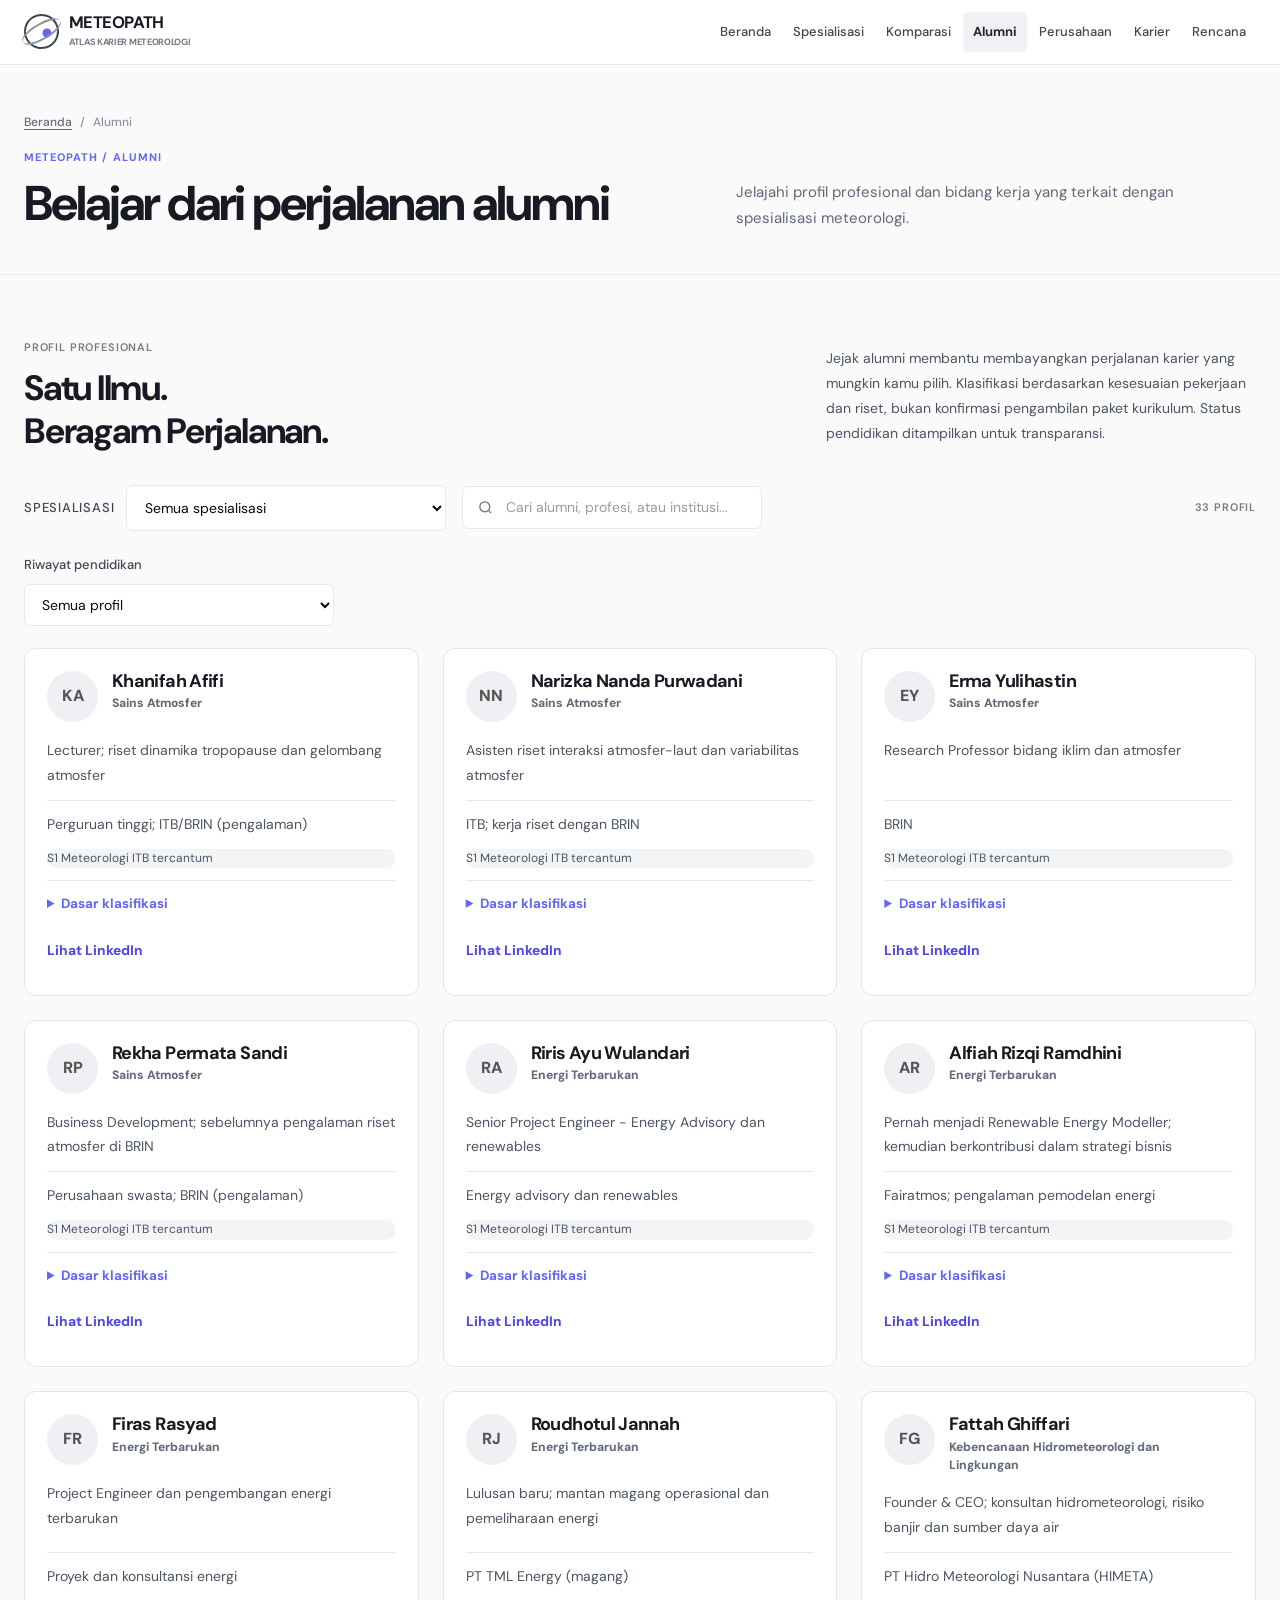
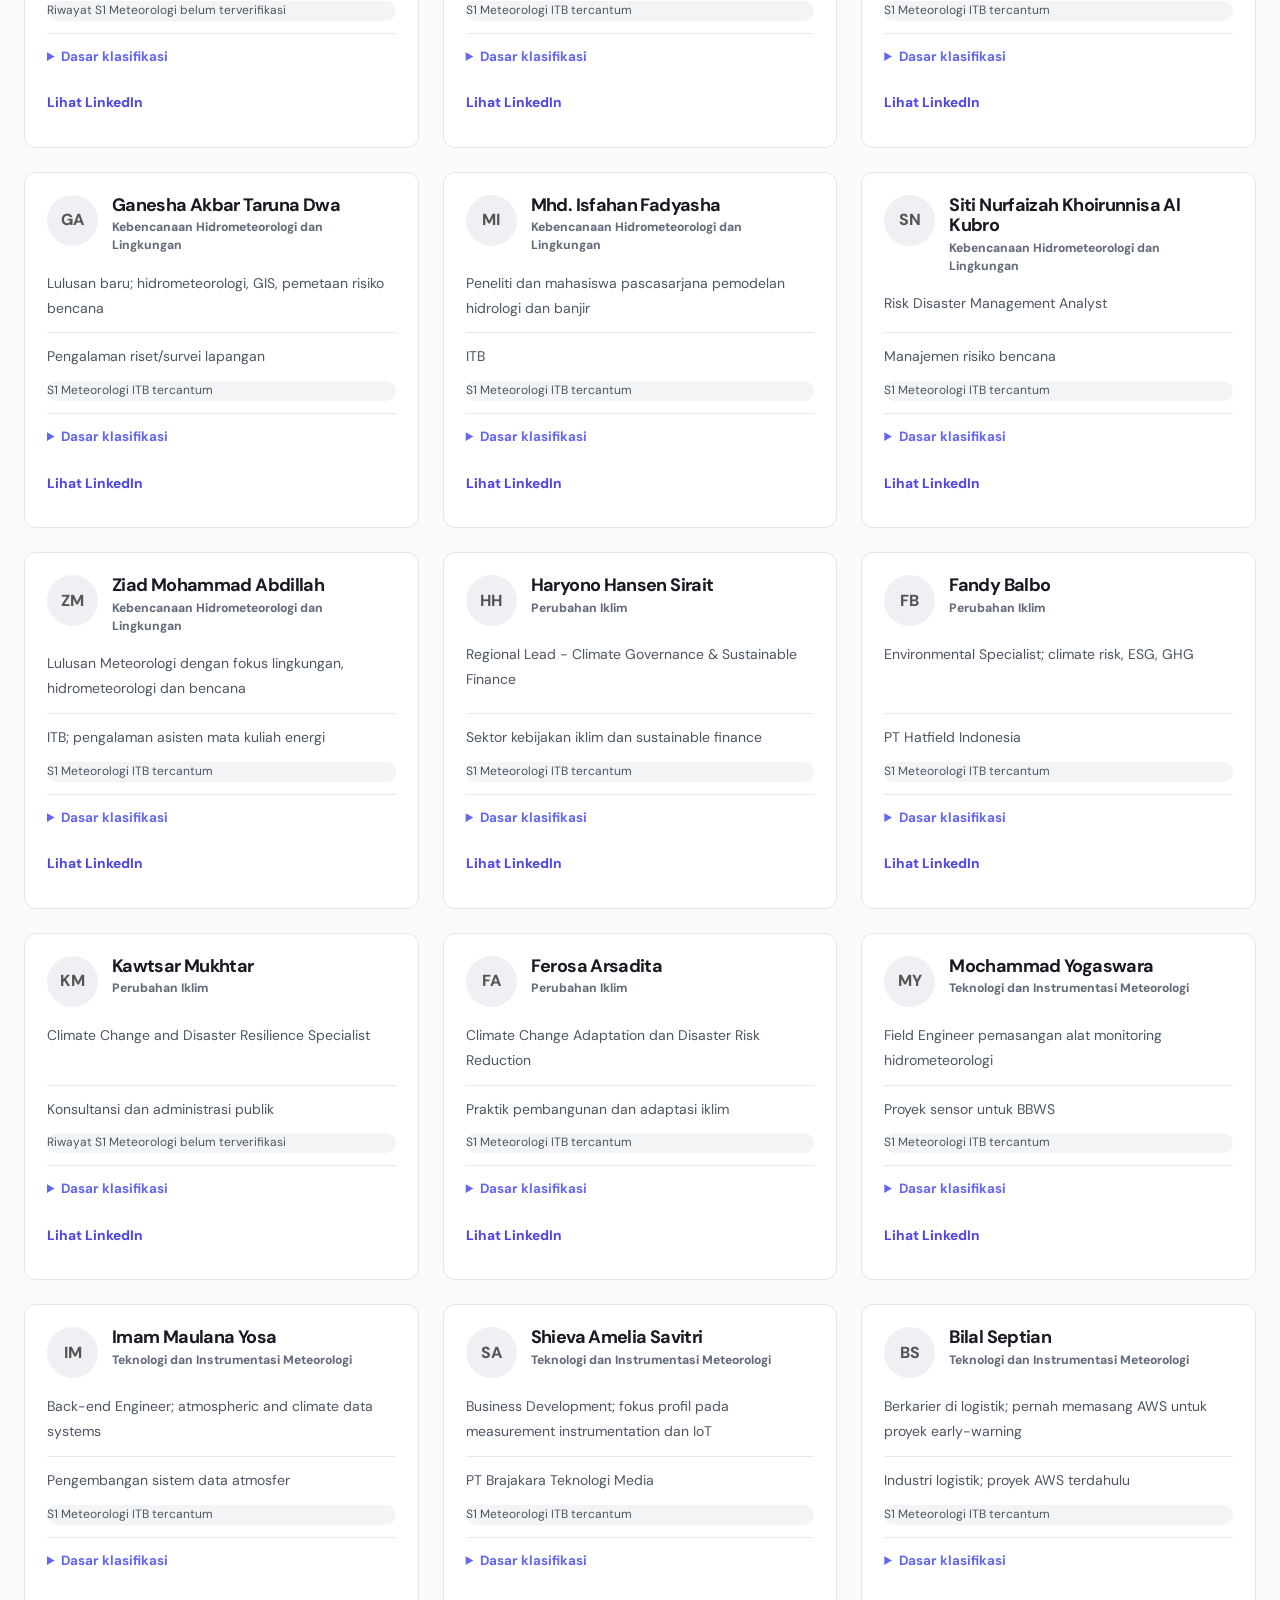
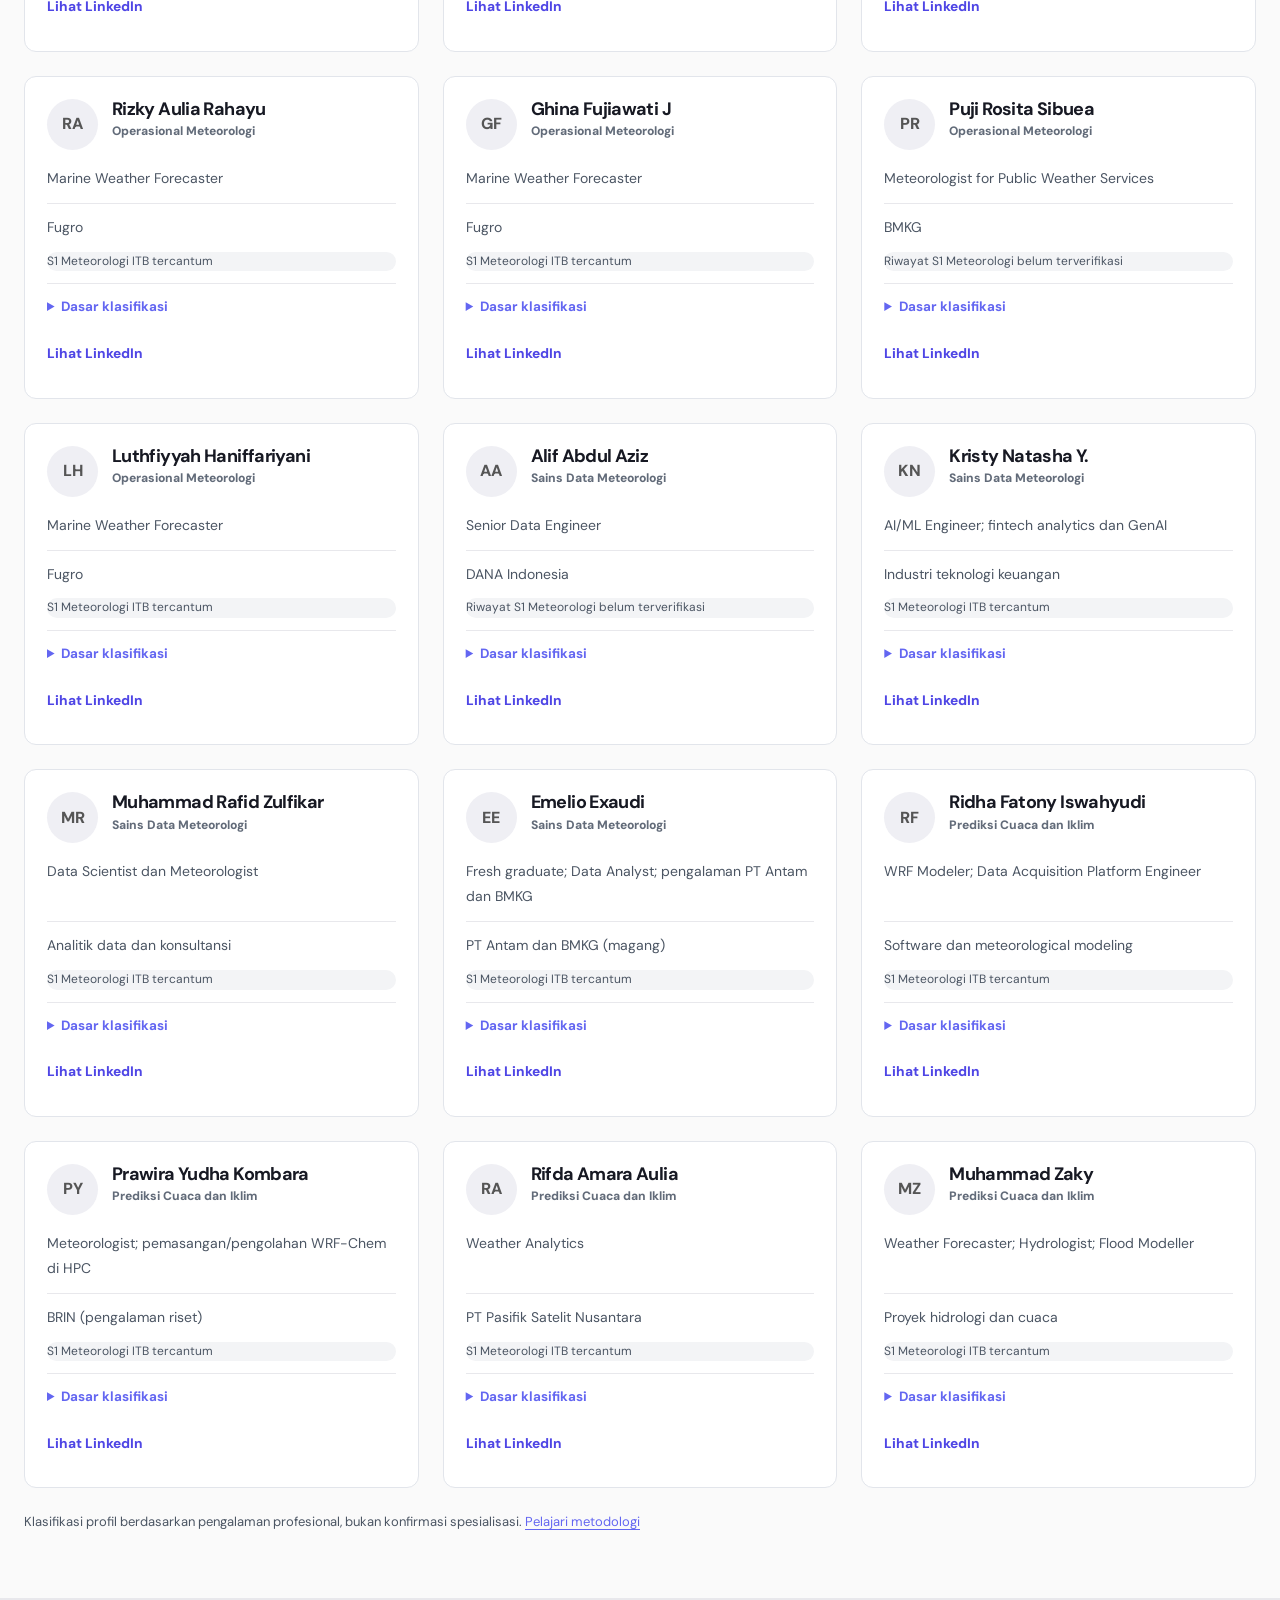
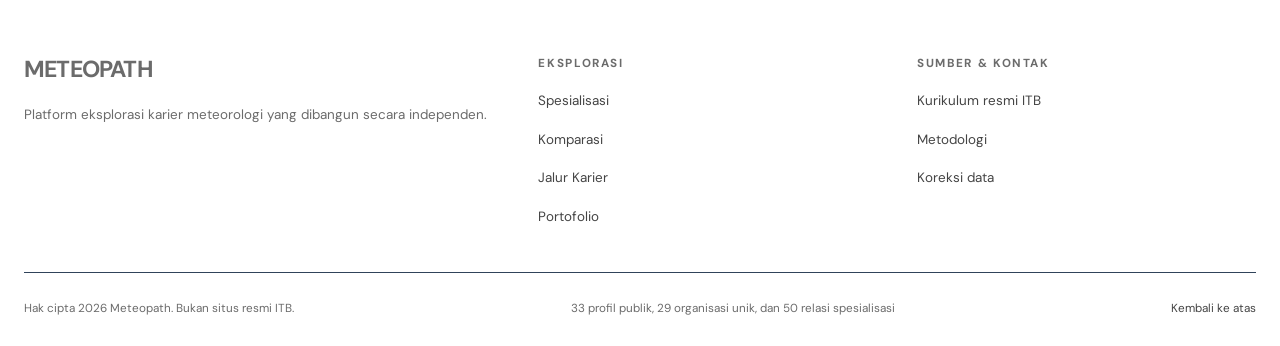
==== alumni.html @ a6e8c8ff "Refresh cached multi-page hero styles and Komparasi labels" ====
<!doctype html> <html lang="id"> <head> <meta charset="utf-8"> <meta name="viewport" content="width=device-width, initial-scale=1"> <meta name="theme-color" content="#FAFAFA"> <meta name="description" content="Jelajahi profil profesional dan bidang kerja yang terkait dengan spesialisasi meteorologi."> <link rel="canonical" href="https://zeezieprog.github.io/Meteopath/alumni.html"> <meta property="og:type" content="website"><meta property="og:locale" content="id_ID"> <meta property="og:title" content="Meteopath: Eksplorasi Karier Meteorologi ITB"> <meta property="og:description" content="Eksplorasi spesialisasi, alumni, bidang industri, dan rencana karier meteorologi."> <meta property="og:url" content="https://zeezieprog.github.io/Meteopath/"> <meta name="twitter:card" content="summary"><link rel="icon" type="image/svg+xml" href="favicon.svg"> <title>Alumni | METEOPATH — Atlas Karier Meteorologi</title> <link rel="preconnect" href="https://fonts.googleapis.com"> <link rel="preconnect" href="https://fonts.gstatic.com" crossorigin> <link href="https://fonts.googleapis.com/css2?family=DM+Sans:wght@400;500;700&family=JetBrains+Mono:wght@400;500&display=swap" rel="stylesheet"> <link rel="stylesheet" href="style.css?v=6"> <link rel="stylesheet" href="mobile-stability-v7.css"> <link rel="stylesheet" href="https://api.fontshare.com/v2/css?f[]=general-sans@400,500,700&display=swap"> <link rel="stylesheet" href="genesis-editorial-v1.css"> <link rel="stylesheet" href="compact-white-grid-v1.css"> <link rel="stylesheet" href="readability-fix-v2.css"> <link rel="stylesheet" href="comparison-contrast-v3.css"> <link rel="stylesheet" href="site-pages-v1.css?v=2"> <link rel="stylesheet" href="accessibility-compare-v4.css">  <script src="data.js" defer></script> <script src="curriculum.js" defer></script> <script src="script.js?v=6" defer></script><script src="v6.js?v=9" defer></script> <script src="site-pages-v1.js" defer></script>  </head> <body data-page="alumni"> <a class="skip-link" href="#alumni">Lewati navigasi ke konten</a> <div id="readingProgress" class="reading-progress" aria-hidden="true"></div> <header class="site-header" id="top"> <div class="wrap nav-inner"> <a href="index.html" class="brand" aria-label="METEOPATH kembali ke beranda"><span class="brand-orbit" aria-hidden="true"><span></span></span><span class="brand-name">METEO<span>PATH</span><small>ATLAS KARIER METEOROLOGI</small></span></a> <button class="mobile-toggle" id="mobileToggle" type="button" aria-controls="navMenu" aria-expanded="false" aria-label="Buka menu navigasi"><span></span><span></span><span></span></button> <nav class="nav" id="navMenu" aria-label="Navigasi utama"><a href="index.html">Beranda</a><a href="spesialisasi.html">Spesialisasi</a><a href="bandingkan.html">Komparasi</a><a href="alumni.html" aria-current="page">Alumni</a><a href="perusahaan.html">Perusahaan</a><a href="karier.html">Karier</a><a href="rencana.html">Rencana</a></nav> </div> </header> <main><section class="page-intro" aria-label="Pengantar halaman Alumni"><div class="wrap"><div class="page-breadcrumb"><a href="index.html">Beranda</a><span>/</span><span>Alumni</span></div><div class="page-title-row"><div><span class="page-overline">METEOPATH / ALUMNI</span><h1>Belajar dari perjalanan alumni</h1></div><p>Jelajahi profil profesional dan bidang kerja yang terkait dengan spesialisasi meteorologi.</p></div></div></section> <section class="hero section-dark" aria-labelledby="heroTitle"> <div class="hero-aura hero-aura-one" aria-hidden="true"></div><div class="hero-aura hero-aura-two" aria-hidden="true"></div> <div class="wrap hero-layout"> <div class="hero-copy reveal-on-load"> <p class="kicker light-kicker"><span class="status-dot"></span> PANDUAN KARIER METEOROLOGI</p> <h1 id="heroTitle">Temukan Arah Kariermu<br><span class="serif-accent">di Dunia Meteorologi.</span></h1> <p class="hero-desc">Delapan spesialisasi, beragam peluang. Pahami bidang ilmu dan keterampilan yang dibutuhkan, kenali perjalanan alumni, serta temukan organisasi dan proyek yang relevan dengan tujuanmu.</p> <div class="hero-actions"><a class="btn btn-coral" href="spesialisasi.html#spesialisasi">Mulai eksplorasi</a><a class="text-action" href="bandingkan.html#bandingkan">Lihat komparasi</a></div> <div class="hero-trust"><span class="trust-rule"></span><p>Kurikulum 2024, referensi publik, bukan situs resmi ITB</p></div> </div> </div> <div class="wrap hero-foot"><span>THE FUTURE IS INTERDISCIPLINARY</span><a href="index.html#ringkasan">SCROLL TO EXPLORE</a></div> </section> <section class="overview-bar" id="ringkasan"> <div class="wrap stats-grid" id="statsGrid" aria-label="Ringkasan data website"></div> </section> <section class="intro-section section-light" id="spesialisasi"> <div class="wrap"> <div class="section-heading reveal"><div><p class="kicker dark-kicker">JELAJAHI SPESIALISASI</p><h2>Delapan Spesialisasi.<br><em>Beragam Masa Depan.</em></h2></div><p class="section-aside">Tidak semua mahasiswa Meteorologi harus memilih arah karier yang sama. Mulai dari minatmu, lihat apa yang dipelajari, kemudian telusuri orang dan organisasinya.</p></div> <div class="explore-controls reveal"><div class="filter-pills" id="categoryFilters" aria-label="Filter kategori spesialisasi"></div><label class="search-field"><svg viewBox="0 0 24 24" aria-hidden="true"><circle cx="11" cy="11" r="7"></circle><path d="m16 16 4 4"></path></svg><input type="search" id="specSearch" placeholder="Cari spesialisasi, skill, atau mata kuliah..." aria-label="Cari spesialisasi"></label></div> <div class="cards-count" id="specCount"></div> <div class="spec-grid" id="specGrid"></div> <p class="section-small-print">Klasifikasi kategori di atas bersifat editorial. Nama paket dan mata kuliah mengacu pada <a href="https://meteo.itb.ac.id/?lang=id&amp;page_id=2621" target="_blank" rel="noopener noreferrer">skema resmi Meteorologi ITB 2024 </a>.</p> </div> </section> <section class="compare-section section-dark" id="bandingkan"> <div class="wrap"><div class="section-heading on-dark reveal"><div><p class="kicker light-kicker">KOMPARASI SPESIALISASI</p><h2>Pahami Perbedaannya<br><em>Menentukan Arah.</em></h2></div><p class="section-aside">Pilih dua sampai tiga spesialisasi, lalu lihat perbedaan mata kuliah, pekerjaan, skill, dan portofolio.</p></div> <div class="compare-shell"><h3>Pilih dua atau tiga spesialisasi</h3><p>Perbandingan ini tidak membuat peringkat “terbaik”.</p><div class="compare-options" id="compareOptions"></div><div class="compare-scroller" id="compareResult" aria-live="polite"></div></div></div></section> <section class="detail-section section-dark" id="detail"> <div class="wrap"> <div class="section-heading on-dark reveal"><div><p class="kicker light-kicker">DETAIL SPESIALISASI</p><h2>Kenali Bidangnya.<br><em>Bangun Keahliannya.</em></h2></div><p class="section-aside">Pilih spesialisasi untuk melihat aktivitas kerja, daftar lengkap mata kuliah, kemampuan yang perlu disiapkan, serta alumni dan perusahaan yang relevan.</p></div> <div class="detail-shell reveal"> <aside class="detail-sidebar"> <span class="detail-label">NOW EXPLORING</span> <div id="detailHeroMini" class="detail-mini-mark" aria-hidden="true"></div> <h3 id="detailName">Sains Atmosfer</h3> <p id="detailShort">Mengenal proses atmosfer dari data dan riset.</p> <div id="detailFacts" class="detail-facts"></div> <div class="detail-jump-label">PINDAH SPESIALISASI</div> <select id="detailPicker" aria-label="Pilih spesialisasi lain"></select> </aside> <div class="detail-content"> <div class="detail-tabbar" role="tablist" id="detailTabs" aria-label="Bagian detail spesialisasi"> <button type="button" class="detail-tab active" data-tab="overview" role="tab" aria-selected="true">Gambaran</button> <button type="button" class="detail-tab" data-tab="courses" role="tab" aria-selected="false">Mata kuliah <span id="courseCountBadge"></span></button> <button type="button" class="detail-tab" data-tab="skills" role="tab" aria-selected="false">Skills &amp; karier</button> <button type="button" class="detail-tab" data-tab="alumni" role="tab" aria-selected="false">Alumni</button> <button type="button" class="detail-tab" data-tab="companies" role="tab" aria-selected="false">Perusahaan</button> </div> <div id="detailBody" class="detail-body" role="tabpanel" aria-live="polite"></div> </div> </div> </div> </section> <section class="career-section section-light" id="karier"><div class="wrap"> <div class="section-heading reveal"><div><p class="kicker dark-kicker">JALUR KARIER</p><h2>Dari Perkuliahan<br><em>ke Dunia Kerja.</em></h2></div><p class="section-aside">Gambaran perkembangan keahlian dan contoh peran profesional, bukan jalur promosi yang pasti.</p></div> <div class="career-explorer"><label class="field-label" for="careerTrack">Pilih spesialisasi<select id="careerTrack"></select></label><div id="careerResult" aria-live="polite"></div></div></div></section> <section class="project-section section-dark" id="proyek"><div class="wrap"> <div class="section-heading on-dark reveal"><div><p class="kicker light-kicker">PROYEK PORTOFOLIO</p><h2>Belajar Lewat<br><em>Proyek Nyata.</em></h2></div><p class="section-aside">Pilih proyek sesuai minat dan tingkat kesulitan. Setiap proyek punya hasil akhir dan langkah praktik.</p></div> <div class="project-filters"><label class="field-label" for="projectTrack">Spesialisasi<select id="projectTrack"></select></label><label class="field-label" for="projectLevel">Tingkat<select id="projectLevel"><option value="all">Semua tingkat</option><option>Pemula</option><option>Menengah</option><option>Lanjutan</option></select></label><span class="results-label" id="projectCount" aria-live="polite"></span></div><div id="projectGrid" class="projects-grid"></div></div></section> <section class="alumni-section section-light" id="alumni"> <div class="wrap"> <div class="section-heading reveal"><div><p class="kicker dark-kicker">PROFIL PROFESIONAL</p><h2>Satu Ilmu.<br><em>Beragam Perjalanan.</em></h2></div><p class="section-aside">Jejak alumni membantu membayangkan perjalanan karier yang mungkin kamu pilih. Klasifikasi berdasarkan kesesuaian pekerjaan dan riset, bukan konfirmasi pengambilan paket kurikulum. Status pendidikan ditampilkan untuk transparansi.</p></div> <div class="directory-controls reveal"><label class="select-label">SPESIALISASI <select id="alumniFilter" aria-label="Filter alumni berdasarkan spesialisasi"></select></label><label class="search-field"><svg viewBox="0 0 24 24" aria-hidden="true"><circle cx="11" cy="11" r="7"></circle><path d="m16 16 4 4"></path></svg><input id="alumniSearch" type="search" placeholder="Cari alumni, profesi, atau institusi..." aria-label="Cari alumni"></label><span id="alumniResults" class="results-label"></span></div> <div class="advanced-filters" aria-label="Filter tambahan profil"> <label class="field-label" for="alumniDegreeFilter">Riwayat pendidikan<select id="alumniDegreeFilter"><option value="all">Semua profil</option><option value="s1">S1 Meteorologi ITB tercantum</option><option value="unknown">S1 Meteorologi belum terverifikasi</option></select></label> </div><div id="alumniGrid" class="people-grid"></div><p class="data-note">Klasifikasi profil berdasarkan pengalaman profesional, bukan konfirmasi spesialisasi. <a href="tentang.html#tentang">Pelajari metodologi </a></p> </div> </section> <section class="company-section section-dark" id="perusahaan"> <div class="wrap"> <div class="section-heading on-dark reveal"><div><p class="kicker light-kicker">DIREKTORI ORGANISASI</p><h2>Kenali Industri<br><em>yang Relevan.</em></h2></div><p class="section-aside">Telusuri instansi, perusahaan, dan sektor yang berhubungan dengan delapan bidang. Satu organisasi dapat terkait beberapa bidang. Entri bukan jaminan sedang merekrut atau menerima lulusan Meteorologi.</p></div> <div class="company-spotlight reveal"><div class="company-spotlight-art" aria-hidden="true"><div class="company-spotlight-lines"></div><span class="industry-label">INDUSTRY CONNECTIONS</span><strong>29</strong><small>ORGANISASI DAN SPESIALISASI</small></div><div class="company-spotlight-copy"><span class="eyebrow-pill">FIELD TO INDUSTRY</span><h3>Hubungkan ilmu<br>dengan dunia kerja.</h3><p>Kenali contoh posisi, kemampuan yang dicari, dan tautan bukti relevansi. Cocok untuk merancang magang, portofolio, atau eksplorasi profesional.</p></div></div> <div class="directory-controls dark-controls reveal"><label class="select-label">SPESIALISASI <select id="companyFilter" aria-label="Filter perusahaan berdasarkan spesialisasi"></select></label><label class="search-field"><svg viewBox="0 0 24 24" aria-hidden="true"><circle cx="11" cy="11" r="7"></circle><path d="m16 16 4 4"></path></svg><input id="companySearch" type="search" placeholder="Cari organisasi, skill, atau posisi..." aria-label="Cari company"></label><span id="companyResults" class="results-label"></span></div> <div class="advanced-filters" aria-label="Filter tambahan organisasi"> <label class="field-label" for="companyTypeFilter">Jenis organisasi<select id="companyTypeFilter"><option value="all">Semua jenis</option></select></label> <label class="field-label" for="companyRegionFilter">Wilayah<select id="companyRegionFilter"><option value="all">Semua wilayah</option></select></label> <label class="field-label" for="companyEvidenceFilter">Bukti hubungan<select id="companyEvidenceFilter"><option value="all">Semua jenis bukti</option><option value="lowongan">Ada contoh lowongan terdokumentasi</option><option value="sektor">Relevansi sektor dan proyek</option></select></label> </div><div id="companyGrid" class="company-grid"></div><p class="data-note">29 organisasi unik, 50 hubungan lintas spesialisasi. Lowongan terdokumentasi belum tentu masih aktif. <a href="tentang.html#tentang">Metodologi </a></p> </div> </section> <section class="roadmap-section section-light" id="roadmap"> <div class="wrap"><div class="section-heading reveal"><div><p class="kicker dark-kicker">PERSIAPAN KARIER</p><h2>Rencanakan Kariermu<br><em>Sejak Kuliah.</em></h2></div><p class="section-aside">Tidak harus mahir semuanya sebelum memilih. Tapi semakin banyak yang kamu coba, semakin jelas alasanmu memilih jalur tertentu.</p></div> <div class="journey-grid"> <article class="journey-card reveal"><span class="journey-number">01</span><span class="journey-time">SEKARANG</span><h3>Kenali pilihanmu</h3><p>Jelajahi setidaknya tiga spesialisasi. Baca mata kuliah dan cari alumni yang pekerjaannya paling dekat dengan minatmu.</p></article> <article class="journey-card reveal"><span class="journey-number">02</span><span class="journey-time">FOUNDATION</span><h3>Bangun fondasi</h3><p>Kuasai dasar Python, statistika, fisika atmosfer, QGIS, dan komunikasi ilmiah melalui latihan atau proyek sederhana.</p></article> <article class="journey-card reveal"><span class="journey-number">03</span><span class="journey-time">PORTFOLIO</span><h3>Buktikan skillmu</h3><p>Kerjakan satu proyek nyata seperti analisis hujan ekstrem, peta risiko banjir, AWS IoT, atau model prediksi cuaca.</p></article> <article class="journey-card reveal"><span class="journey-number">04</span><span class="journey-time">REAL EXPERIENCE</span><h3>Validasi di lapangan</h3><p>Ikuti riset, diskusi alumni, magang, atau proyek kolaboratif agar pilihanmu semakin berbasis pengalaman.</p></article> </div> </div> </section> <section class="planner-section section-dark" id="rencana"><div class="wrap"> <div class="section-heading on-dark reveal"><div><p class="kicker light-kicker">PERENCANA KARIER</p><h2>Susun Langkah<br><em>Kariermu Sendiri.</em></h2></div><p class="section-aside">Buat rencana eksploratif sesuai tahap kuliah dan skill yang sudah kamu pelajari. Disimpan di browser, tanpa akun.</p></div> <div class="planner-layout"><form class="planner-form" id="careerPlannerForm"> <label class="field-label" for="planTrack">Spesialisasi<select id="planTrack" required></select></label> <label class="field-label" for="planStage">Tahap pendidikan<select id="planStage"><option value="awal">Tahun awal kuliah</option><option value="menengah">Tahun menengah kuliah</option><option value="akhir">Menjelang lulus</option><option value="lulusan">Lulusan baru</option></select></label> <label class="field-label" for="planGoal">Target pekerjaan (opsional)<input id="planGoal" type="text" maxlength="100" placeholder="Contoh: Climate Risk Analyst"></label> <fieldset class="skill-fieldset"><legend>Skill yang sudah kamu pelajari</legend><div class="skill-checks" id="planSkills"></div></fieldset> <button type="submit" class="btn btn-coral">Buat rencana saya </button> </form><div id="planOutput" class="plan-output" aria-live="polite"><h3>Rencanamu dimulai di sini.</h3><p>Pilih bidang, tahap kuliah, dan kemampuanmu. Hasilnya dapat disalin atau diunduh.</p></div></div></div></section> <section class="closing-section section-dark"><div class="wrap closing-card reveal"><div><p class="kicker light-kicker">LANGKAH BERIKUTNYA</p><h2>Masa Depan Tak Harus<br><em>Ditentukan Hari Ini.</em></h2><p>Yang penting adalah mulai mengenal pilihanmu dan membangun keahlian sedikit demi sedikit.</p></div><a href="spesialisasi.html#spesialisasi" class="btn btn-coral">Jelajahi kembali</a></div></section> <section class="method-section section-light" id="tentang"><div class="wrap"> <div class="section-heading reveal"><div><p class="kicker dark-kicker">TENTANG DAN METODOLOGI</p><h2>Data yang Jelas.<br><em>Keputusan yang Tepat.</em></h2></div><p class="section-aside">Meteopath adalah proyek independen mahasiswa, bukan situs resmi ITB atau layanan rekrutmen.</p></div> <div class="method-grid"><article><h3>01, Kurikulum</h3><p>Delapan paket, 12 SKS masing-masing, total 75 entri dari 31 kode mata kuliah unik. Skema umum dan jalur pembelajaran lain juga tersedia. Konfirmasi pemilihan IRS dengan dosen wali.</p><a href="https://meteo.itb.ac.id/?page_id=2621&amp;lang=id" target="_blank" rel="noopener noreferrer">Sumber resmi ITB </a></article> <article><h3>02, Profil alumni</h3><p>33 profil publik diklasifikasikan menurut bidang karier, bukan bukti mengambil paket 2024. Riwayat S1 yang belum terverifikasi ditandai. Jabatan dapat berubah.</p><a href="alumni.html#alumni">Lihat profil </a></article> <article><h3>03, Perusahaan</h3><p>29 organisasi unik dengan 50 hubungan ke spesialisasi. Jenis bukti tidak membuktikan adanya lowongan aktif atau kesesuaian seluruh jurusan.</p><a href="perusahaan.html#perusahaan">Lihat organisasi </a></article> <article><h3>04, Koreksi data</h3><p>Referensi publik bisa berubah. Jika ada data tidak tepat, ajukan perubahan atau permintaan penghapusan melalui GitHub Issues.</p><a href="https://github.com/zeezieprog/Meteopath/issues/new" target="_blank" rel="noopener noreferrer">Ajukan koreksi </a></article></div> <p class="data-note">Struktur data diperbarui 18 November 2026. Tidak berarti setiap tautan, jabatan, atau lowongan diverifikasi ulang pada tanggal tersebut.</p></div></section> </main> <footer class="footer section-dark"><div class="wrap footer-top"><div><strong class="footer-logo">METEO<span>PATH</span></strong><p>Platform eksplorasi karier meteorologi yang dibangun secara independen.</p></div><div><strong>EKSPLORASI</strong><a href="spesialisasi.html#spesialisasi">Spesialisasi </a><a href="bandingkan.html#bandingkan">Komparasi </a><a href="karier.html#karier">Jalur Karier </a><a href="karier.html#proyek">Portofolio </a></div><div><strong>SUMBER & KONTAK</strong><a href="https://meteo.itb.ac.id/?page_id=2621&amp;lang=id" target="_blank" rel="noopener noreferrer">Kurikulum resmi ITB </a><a href="tentang.html#tentang">Metodologi </a><a href="https://github.com/zeezieprog/Meteopath/issues/new" target="_blank" rel="noopener noreferrer">Koreksi data </a></div></div><div class="wrap footer-bottom"><span>Hak cipta 2026 Meteopath. Bukan situs resmi ITB.</span><span>33 profil publik, 29 organisasi unik, dan 50 relasi spesialisasi</span><a href="index.html">Kembali ke atas </a></div></footer> </body> </html>
---- style.css ----
/* METEOPATH / Atlas Edition — typography, contrast & motion */
:root{--navy:#081426;--navy-2:#0d1b32;--navy-3:#132641;--cream:#f5f5f0;--cream-2:#ebede8;--paper:#ffffff;--ink:#172539;--ink-muted:#506077;--muted:#b9c9dc;--coral:#f77861;--coral-dark:#d85e49;--mint:#95c5b5;--line-dark:rgba(236,246,255,.15);--line-light:#dce3e7;--shadow:0 24px 64px rgba(7,22,39,.13);--wrap:1200px}
*{box-sizing:border-box}html{scroll-behavior:smooth;scroll-padding-top:90px}body{margin:0;color:var(--ink);font-family:'DM Sans',system-ui,-apple-system,Segoe UI,sans-serif;font-size:16px;line-height:1.65;background:var(--cream)}a{color:inherit;text-decoration:none}button,input,select{font:inherit}button{cursor:pointer}img{width:100%;max-width:100%;display:block}svg{width:20px;height:20px;fill:none;stroke:currentColor;stroke-width:1.8}h1,h2,h3,h4,p{margin-top:0}h1,h2,h3,h4,.brand-name,.metric-number{font-family:'Plus Jakarta Sans','DM Sans',sans-serif}h1,h2{letter-spacing:-.057em;line-height:1.075}h2{font-size:clamp(2.3rem,4.5vw,4.2rem);font-weight:800}h3{line-height:1.25;letter-spacing:-.035em}em{font-style:normal;color:var(--coral)}button:focus-visible,a:focus-visible,input:focus-visible,select:focus-visible{outline:3px solid #fdb293;outline-offset:3px}.wrap{width:min(calc(100% - 64px),var(--wrap));margin-inline:auto}.section-dark{color:#fff;background:var(--navy)}.section-light{color:var(--ink);background:var(--cream)}.skip-link{position:fixed;top:-100px;left:16px;z-index:100;padding:12px;background:white;color:var(--navy)}.skip-link:focus{top:12px}.reading-progress{position:fixed;top:0;left:0;z-index:120;height:3px;width:0;background:linear-gradient(90deg,var(--coral),#f9d9a6);transition:width .09s linear;pointer-events:none}
/* Navigation */
.site-header{position:sticky;top:0;z-index:70;background:rgba(8,20,38,.94);backdrop-filter:blur(20px);border-bottom:1px solid rgba(255,255,255,.12);color:#fff}.nav-inner{min-height:78px;display:flex;align-items:center;justify-content:space-between;gap:28px}.brand{display:flex;align-items:center;gap:12px;flex:none}.brand-orbit{width:41px;height:41px;border:2px solid #d1dedf;border-radius:50%;position:relative;transform:rotate(-30deg)}.brand-orbit:before,.brand-orbit:after{content:"";position:absolute;inset:7px -6px;border-top:2px solid var(--coral);border-bottom:2px solid var(--coral);border-radius:50%}.brand-orbit>span{position:absolute;width:9px;height:9px;border-radius:50%;background:#ffd3b4;left:15px;top:15px}.brand-name{font-size:1.05rem;font-weight:800;letter-spacing:-.025em;line-height:1.1}.brand-name>span{color:var(--coral)}.brand-name small{display:block;font-size:.56rem;letter-spacing:.16em;color:#b5c6d9;font-weight:600;margin-top:4px}.nav{display:flex;gap:4px;align-items:center}.nav>a{font-size:.84rem;font-weight:700;color:#e2eaf3;padding:11px 13px;border-radius:7px;transition:background .25s,color .25s}.nav>a:hover{background:rgba(255,255,255,.09);color:#fff}.nav .nav-highlight{margin-left:15px;background:rgba(247,120,97,.14);border:1px solid rgba(247,120,97,.38);color:#fff}.nav-highlight span{margin-left:8px}.mobile-toggle{display:none;background:none;border:0;width:42px;height:42px}.mobile-toggle span{display:block;height:2px;background:white;margin:6px 0}
/* Hero */
.hero{position:relative;overflow:hidden;background:radial-gradient(circle at 84% 35%,#203d5c 0%,transparent 34%),linear-gradient(116deg,#071323,#0f2034 70%,#081a2e);padding:86px 0 25px;min-height:655px}.hero:before{content:"";position:absolute;inset:0;background-image:linear-gradient(to right,rgba(210,236,255,.04) 1px,transparent 1px),linear-gradient(to bottom,rgba(210,236,255,.04) 1px,transparent 1px);background-size:85px 85px;mask-image:linear-gradient(to bottom,#0003,transparent 85%)}.hero-aura{position:absolute;border-radius:100%;filter:blur(100px);opacity:.24;pointer-events:none}.hero-aura-one{width:420px;height:420px;background:#215fa5;top:-190px;left:24%}.hero-aura-two{width:280px;height:280px;background:#a75c58;right:-70px;bottom:5%}.hero-layout{position:relative;z-index:2;display:grid;grid-template-columns:1.04fr .96fr;gap:65px;align-items:center}.kicker{font-size:.72rem;letter-spacing:.16em;font-weight:800;text-transform:uppercase;line-height:1.6}.light-kicker{color:#c3d3e8}.dark-kicker{color:#9c5b4c}.status-dot{display:inline-block;width:8px;height:8px;background:var(--coral);border-radius:50%;box-shadow:0 0 0 5px rgba(247,120,97,.13);margin-right:8px}.hero h1{font-size:clamp(3.1rem,5.3vw,5.9rem);max-width:740px;margin:24px 0 28px;font-weight:800}.serif-accent{color:var(--coral)}.hero-desc{color:#d0dceb;max-width:610px;font-size:1.08rem;line-height:1.85;margin-bottom:30px}.hero-actions{display:flex;align-items:center;flex-wrap:wrap;gap:28px}.btn{display:inline-flex;justify-content:center;align-items:center;gap:25px;border-radius:7px;padding:16px 22px;font-family:'Plus Jakarta Sans',sans-serif;font-size:.9rem;font-weight:800;transition:transform .2s,box-shadow .25s}.btn:hover{transform:translateY(-3px)}.btn-coral{background:var(--coral);color:#111f2b;box-shadow:0 14px 35px rgba(247,120,97,.16)}.btn-coral:hover{background:#ff947d;box-shadow:0 18px 40px rgba(247,120,97,.28)}.text-action{color:#fff;font-size:.92rem;font-weight:700;padding:12px 0;border-bottom:1px solid #64839f}.text-action span{margin-left:8px}.hero-trust{display:flex;align-items:center;gap:14px;margin-top:42px}.trust-rule{width:38px;height:1px;background:var(--coral);flex:none}.hero-trust p{color:#b3c6dd;font-size:.78rem;margin:0;line-height:1.55;max-width:400px}.hero-visual{height:515px;position:relative;isolation:isolate}.hero-main-photo{position:absolute;right:0;top:0;width:87%;height:88%;overflow:hidden;border-radius:4px 80px 5px 5px;box-shadow:0 40px 85px rgba(0,0,0,.35)}.hero-main-photo img,.hero-float-photo img{width:100%;height:100%;object-fit:cover}.hero-main-photo:after,.hero-float-photo:after{content:"";position:absolute;inset:0;background:linear-gradient(180deg,transparent 52%,rgba(6,16,27,.48));pointer-events:none}.hero-float-photo{position:absolute;left:0;bottom:0;width:48%;height:42%;border:8px solid #0c1f34;overflow:hidden;border-radius:5px 5px 5px 62px;box-shadow:0 25px 40px rgba(0,0,0,.2);z-index:2}.hero-frame-label{position:absolute;top:40px;left:0;background:rgba(8,20,38,.85);border:1px solid rgba(255,255,255,.2);padding:20px;width:155px;z-index:3;backdrop-filter:blur(14px)}.hero-frame-label span,.hero-frame-label small{display:block;color:#bed0e5;font-size:.63rem;letter-spacing:.13em}.hero-frame-label strong{display:block;font-size:.9rem;margin:8px 0 8px}.hero-arc{position:absolute;border:1px solid rgba(255,255,255,.14);border-radius:50%;width:370px;height:370px;top:-38px;right:-46px;z-index:-1}.hero-foot{position:relative;z-index:2;display:flex;justify-content:space-between;margin-top:33px;padding:22px 0 4px;border-top:1px solid rgba(255,255,255,.13);font-size:.68rem;font-weight:800;letter-spacing:.13em;color:#bac9d9}.hero-foot a:hover{color:#fff}
/* Overview */
.overview-bar{background:#fff;border-bottom:1px solid #e3e8e8}.stats-grid{display:grid;grid-template-columns:repeat(4,1fr)}.metric{padding:29px 26px;min-height:130px;border-right:1px solid #e3e8e8;display:flex;align-items:center;gap:17px}.metric:first-child{padding-left:0}.metric:last-child{border-right:0}.metric-number{font-size:clamp(2.1rem,3.5vw,3.1rem);font-weight:800;line-height:1;letter-spacing:-.06em;color:#192c40}.metric-label{font-size:.88rem;font-weight:800;color:#203348;line-height:1.4}.metric-hint{font-size:.75rem;color:#63758a;margin-top:4px;line-height:1.4}
/* Sections */
.intro-section,.alumni-section,.company-section,.roadmap-section{padding:105px 0 112px}.intro-section{background:#f7f7f4}.section-heading{display:flex;justify-content:space-between;align-items:end;gap:35px;margin-bottom:40px}.section-heading h2{margin:0}.section-heading h2 em{color:#c45d4a}.section-heading.on-dark h2 em{color:#ff9079}.section-aside{font-size:1rem;max-width:390px;line-height:1.85;color:#54667b;margin:0 0 6px}.on-dark .section-aside{color:#c2d1e1}.explore-controls,.directory-controls{display:flex;justify-content:space-between;align-items:center;gap:16px;flex-wrap:wrap}.filter-pills{display:flex;gap:8px;flex-wrap:wrap}.filter-pill{padding:11px 17px;background:#fff;border:1px solid #dce3e7;color:#34495d;border-radius:100px;font-size:.85rem;font-weight:800;transition:.2s}.filter-pill:hover{border-color:#a9b9c6;transform:translateY(-2px)}.filter-pill.active{background:var(--navy);color:#fff;border-color:var(--navy)}.search-field{display:flex;align-items:center;gap:10px;background:#fff;border:1px solid #dce3e7;padding:12px 15px;min-width:310px;border-radius:10px}.search-field svg{color:#52677c;width:17px;height:17px;flex:none}.search-field input{background:transparent;border:0;outline:none;font-size:.91rem;color:#162737;width:100%;min-width:0}.search-field input::placeholder{color:#6c7a88}.search-field:focus-within{outline:2px solid rgba(243,120,92,.3)}.cards-count,.results-label{margin:18px 0;color:#627388;font-size:.82rem;font-weight:700}.spec-grid{display:grid;grid-template-columns:repeat(4,minmax(0,1fr));gap:18px;margin-top:13px}.spec-card{position:relative;display:flex;flex-direction:column;overflow:hidden;background:#fff;border:1px solid #e2e7e8;border-radius:14px;min-height:410px;box-shadow:0 4px 15px rgba(6,30,47,.025);cursor:pointer;text-align:left;padding:0;color:var(--ink);transition:transform .35s cubic-bezier(.2,.8,.2,1),box-shadow .35s,border-color .35s}.spec-card:hover,.spec-card:focus-visible{transform:translateY(-9px);box-shadow:0 28px 55px rgba(15,35,54,.14);border-color:#c4d4d9}.spec-photo{height:194px;overflow:hidden;background:#253e56;position:relative;flex:none}.spec-photo img{width:100%;height:100%;object-fit:cover;transition:transform .65s cubic-bezier(.2,.7,.2,1)}.spec-card:hover .spec-photo img{transform:scale(1.09)}.spec-photo:after{content:"";position:absolute;inset:0;background:linear-gradient(180deg,transparent 50%,rgba(5,20,34,.35))}.spec-num{position:absolute;top:13px;left:13px;color:#fff;font-size:.72rem;letter-spacing:.08em;font-weight:800;border:1px solid #ffffff9e;background:#0b203466;padding:4px 8px;border-radius:5px;z-index:1}.spec-card-inner{padding:20px 19px 19px;display:flex;flex-direction:column;flex:1}.spec-category{font-size:.68rem;color:#a05246;font-weight:800;text-transform:uppercase;letter-spacing:.12em}.spec-card h3{font-size:1.12rem;margin:9px 0 9px;color:#17283b;line-height:1.4;font-weight:800;min-height:45px}.spec-card p{color:#526478;font-size:.89rem;line-height:1.62;margin:0}.spec-card-bottom{display:flex;justify-content:space-between;align-items:center;gap:5px;margin-top:auto;padding-top:23px;color:#3a5062;font-size:.76rem;font-weight:800}.spec-arrow{width:30px;height:30px;display:grid;place-items:center;background:#edf2f3;border-radius:50%;font-size:1rem}.section-small-print{font-size:.81rem;color:#677789;margin:23px 0 0}.section-small-print a{text-decoration:underline;text-underline-offset:3px}
/* Detail */
.detail-section{background:radial-gradient(circle at 6% 16%,rgba(40,84,111,.27),transparent 38%),#071628;padding:105px 0 110px}.detail-shell{display:grid;grid-template-columns:265px minmax(0,1fr);gap:0;border:1px solid rgba(226,241,255,.16);border-radius:16px;overflow:hidden;background:#10243a;box-shadow:0 38px 90px rgba(0,0,0,.22)}.detail-sidebar{background:#0b1d31;border-right:1px solid rgba(255,255,255,.13);padding:27px 23px;min-width:0}.detail-label,.detail-jump-label{font-size:.66rem;font-weight:800;letter-spacing:.16em;color:#9eb9d2}.detail-mini-photo{margin:22px 0 22px;height:150px;overflow:hidden;border-radius:10px;background:#28425f}.detail-mini-photo img{width:100%;height:100%;object-fit:cover}.detail-sidebar h3{font-size:1.3rem;letter-spacing:-.045em;margin-bottom:11px;color:#fff}.detail-sidebar>p{color:#c1d4e7;font-size:.92rem;line-height:1.7}.detail-facts{display:grid;gap:0;margin:30px 0;border-top:1px solid var(--line-dark)}.detail-fact{display:flex;justify-content:space-between;align-items:center;gap:8px;border-bottom:1px solid var(--line-dark);padding:13px 0;color:#c1d3e2;font-size:.77rem}.detail-fact strong{font-size:1rem;color:#fff}.detail-jump-label{display:block;margin:25px 0 11px}#detailPicker{width:100%;background:#203852;border:1px solid #55708a;color:#fff;outline:0;padding:12px 10px;border-radius:8px;font-size:.82rem}.detail-content{min-width:0}.detail-tabbar{display:flex;overflow-x:auto;background:#10243a;border-bottom:1px solid var(--line-dark);padding:0 18px;gap:4px;scrollbar-width:thin}.detail-tab{display:flex;align-items:center;gap:6px;background:transparent;color:#b6cee0;border:0;border-bottom:3px solid transparent;font-weight:800;font-size:.82rem;white-space:nowrap;padding:21px 15px 17px;transition:color .2s}.detail-tab.active,.detail-tab:hover{color:#fff;border-bottom-color:var(--coral)}.detail-tab span{color:#fbab97}.detail-body{padding:30px;min-height:540px}.detail-panel-animate{animation:panelIn .45s ease both}@keyframes panelIn{from{opacity:0;transform:translateY(10px)}to{opacity:1;transform:none}}.detail-banner{display:grid;grid-template-columns:1fr .93fr;gap:25px;align-items:center}.detail-banner h3{font-size:clamp(1.65rem,3vw,2.35rem);line-height:1.2;margin-bottom:15px}.detail-banner p{color:#c6d7e8;line-height:1.8;font-size:.94rem}.detail-banner-image{min-height:265px;height:100%;max-height:345px;position:relative;overflow:hidden;border-radius:10px}.detail-banner-image img{width:100%;height:100%;object-fit:cover}.detail-banner-image span{position:absolute;left:12px;bottom:12px;padding:7px 11px;background:#051422bb;color:#e9f3ff;border-radius:6px;font-size:.67rem;font-weight:800}.feature-grid{display:grid;grid-template-columns:repeat(2,1fr);gap:15px;margin-top:22px}.feature-box{background:#162e48;border:1px solid #35516a;border-radius:9px;padding:20px}.feature-box h4{font-size:1.02rem;color:#fff;margin-bottom:10px}.feature-box p{font-size:.89rem;line-height:1.75;color:#c6d7e8;margin-bottom:0}.detail-eyebrow{color:#f7b29f;font-size:.68rem;letter-spacing:.15em;font-weight:800;text-transform:uppercase}.callout{background:#19334e;border-left:3px solid var(--coral);border-radius:3px 8px 8px 3px;padding:17px 19px;color:#dce8f4;font-size:.89rem;line-height:1.8;margin-top:24px}.section-mini-title{font-size:1.48rem;color:#fff;font-weight:800;letter-spacing:-.045em;line-height:1.3;margin:5px 0 12px}.detail-intro-copy{color:#c1d5e6;font-size:.92rem;max-width:660px}.course-toolbar{display:flex;gap:8px;flex-wrap:wrap;margin:22px 0}.course-toggle{border:1px solid #3c5974;border-radius:7px;background:#18334f;color:#c8dbea;font-size:.79rem;font-weight:800;padding:9px 14px}.course-toggle.active{background:#e5f3f6;border-color:#e5f3f6;color:#10263a}.course-list{display:grid;gap:9px}.course-row{display:grid;grid-template-columns:88px 1fr auto;align-items:center;gap:16px;background:#152d47;border:1px solid #35516c;border-radius:8px;padding:14px 16px}.course-code{font-weight:800;color:#a5d8e9;font-size:.85rem}.course-name{font-size:.91rem;color:#f1f6fb;font-weight:700}.course-credits{display:flex;align-items:center;gap:8px;white-space:nowrap;color:#c6d6e8;font-size:.75rem}.tag-required{padding:5px 8px;background:#faac8b25;border:1px solid #e6a98c69;border-radius:5px;color:#ffd0bd;font-size:.7rem;font-weight:800}.course-footer{margin-top:16px;color:#b9cadb;font-size:.85rem;line-height:1.8}.course-footer a{color:#fac1a9;text-decoration:underline;text-underline-offset:4px}.skill-chips{display:flex;flex-wrap:wrap;gap:9px;margin:22px 0}.skill-chip{padding:10px 14px;background:#183653;border:1px solid #45617b;color:#eaf5ff;border-radius:999px;font-size:.85rem;font-weight:700}.prep-list{display:grid;grid-template-columns:repeat(2,1fr);gap:9px;margin:15px 0 24px}.prep-item{display:flex;align-items:start;gap:9px;padding:13px;background:#152c44;border-radius:7px;border:1px solid #304b65;color:#e1edfa;font-size:.85rem}.prep-item span:first-child{color:#f9ac96;font-weight:800}.career-path{display:flex;flex-wrap:wrap;gap:8px;margin:20px 0 24px}.career-step{display:flex;align-items:center;gap:11px;border:1px solid #45627c;background:#18334d;padding:10px 13px;border-radius:6px;color:#e9f2f8;font-size:.82rem}.career-step:after{content:none}.career-step:last-child:after{display:none}.tab-list{display:grid;gap:10px;margin-top:20px}.tab-item{display:flex;gap:13px;align-items:flex-start;padding:16px;border-radius:8px;border:1px solid #3c5974;background:#142a43;transition:transform .2s,background .2s}.tab-item:hover{background:#203e59;transform:translateX(3px)}.tab-avatar{flex:none;display:grid;place-items:center;background:#39506a;width:45px;height:45px;border-radius:9px;color:white;font-weight:800}.tab-item-body{flex:1;min-width:0}.tab-item-body strong{display:block;font-size:.91rem;color:#fff;line-height:1.4}.tab-item-body small{display:block;font-size:.82rem;color:#c4d6e7;margin-top:5px;line-height:1.65}.tab-item-arrow{font-size:1rem;color:#ffb59d;font-weight:800;margin-left:auto}.tab-item-note{display:block;color:#abc4d9;font-size:.75rem;margin-top:5px}.no-results{padding:26px;border:1px dashed #5b7894;border-radius:8px;color:#c8d9e8}.visual-credit{color:#b2c4d7;font-size:.76rem;margin:12px 0 0}
/* Directories */
.alumni-section{background:#f1f4f2}.directory-controls{margin-bottom:27px}.select-label{display:flex;align-items:center;gap:12px;font-size:.75rem;font-weight:800;letter-spacing:.06em;color:#576b7d}.select-label select{background:#fff;border:1px solid #dce4e7;color:#1d3549;padding:12px 14px;max-width:320px;border-radius:8px;font-size:.85rem;font-weight:700;letter-spacing:0}.directory-controls .search-field{min-width:320px}.directory-controls .results-label{margin:0 0 0 auto;white-space:nowrap}.people-grid,.company-grid{display:grid;grid-template-columns:repeat(3,minmax(0,1fr));gap:16px}.person-card{display:flex;flex-direction:column;background:#fff;border-radius:12px;padding:22px;border:1px solid #dce4e8;box-shadow:0 5px 14px rgba(12,30,45,.03);transition:transform .3s,box-shadow .3s}.person-card:hover{transform:translateY(-5px);box-shadow:0 20px 35px rgba(12,30,45,.1)}.person-top{display:flex;align-items:center;gap:13px}.person-avatar{display:grid;place-items:center;flex:none;width:51px;height:51px;border-radius:10px;color:#fff;background:linear-gradient(145deg,#203b55,#6a8ba0);font-weight:800;font-size:1rem}.person-card h3{font-size:1rem;margin:0 0 3px;color:#152b3f}.person-category{font-size:.76rem;color:#945446;font-weight:800;line-height:1.5}.person-work{margin:16px 0 12px;color:#405668;font-size:.88rem;line-height:1.78}.person-institution{font-size:.8rem;color:#5d7182;padding-top:12px;border-top:1px solid #e7edef;margin-top:auto}.person-meta{font-size:.73rem;font-weight:800;color:#8b574c;margin-top:12px}.person-link{display:inline-flex;align-items:center;gap:8px;color:#0c526c;font-size:.81rem;font-weight:800;margin-top:13px}.person-link:hover{color:#ba543f;text-decoration:underline}.person-no-link{color:#788995;font-size:.8rem;margin-top:12px}.company-section{background:#0d1b2e}.company-spotlight{display:grid;grid-template-columns:.9fr 1.1fr;overflow:hidden;border-radius:13px;background:#19334d;border:1px solid #304b66;min-height:210px;margin-bottom:35px}.company-spotlight-image{min-height:215px;overflow:hidden}.company-spotlight img{height:100%;object-fit:cover}.company-spotlight-copy{padding:28px 35px;align-self:center}.company-spotlight h3{font-size:1.5rem;margin:10px 0 8px}.company-spotlight p{color:#c7d9e8;font-size:.89rem;line-height:1.7;margin:0}.eyebrow-pill{font-size:.65rem;font-weight:800;letter-spacing:.15em;color:#ffb59b}.dark-controls .select-label,.dark-controls .results-label{color:#bdcfe0}.dark-controls .select-label select,.dark-controls .search-field{background:#19324b;border-color:#38516a;color:#f3f7fc}.dark-controls .search-field input{color:#f7fbff}.dark-controls .search-field input::placeholder{color:#c1cfdb}.dark-controls .search-field svg{color:#cbd9e9}.company-card{background:#152c44;border:1px solid #36516a;border-radius:12px;padding:21px;display:flex;flex-direction:column;transition:transform .3s,border-color .3s}.company-card:hover{transform:translateY(-4px);border-color:#7293a8}.company-top{display:flex;align-items:center;gap:12px}.company-monogram{display:grid;place-items:center;flex:none;width:47px;height:47px;background:#2e4660;border-radius:9px;color:#e4f1fd;font-size:.82rem;font-weight:800}.company-card h3{font-size:1rem;margin:0;color:#fff}.company-kind{font-size:.76rem;color:#b9cce0;margin-top:4px}.company-card .company-role{color:#f2f7fd;font-weight:800;font-size:.87rem;margin-top:17px;margin-bottom:8px}.company-card>p{color:#bfcee0;font-size:.84rem;line-height:1.75}.company-tags{display:flex;flex-wrap:wrap;gap:6px;margin:7px 0 15px}.company-tag{background:#223e57;color:#d3e2f0;font-size:.72rem;padding:6px 9px;border-radius:5px}.evidence-label{display:inline-flex;align-items:center;gap:6px;font-size:.72rem;font-weight:800;border:1px solid #6a7181;background:#263949;color:#e6dfd3;border-radius:6px;padding:5px 9px;width:fit-content}.evidence-label.strong{color:#b6ead3;border-color:#39765e;background:#183b39}.company-note{font-size:.76rem;color:#c6d6e5;margin-top:12px;margin-bottom:0}.company-links{display:flex;flex-wrap:wrap;gap:16px;margin-top:auto;padding-top:17px}.company-links a{font-size:.82rem;color:#ffbea7;font-weight:800}.company-links a:hover{text-decoration:underline}.company-links a:focus-visible{outline-color:white}
/* Roadmap & footer */
.roadmap-section{background:#faf9f6}.journey-grid{display:grid;grid-template-columns:repeat(4,1fr);gap:16px}.journey-card{position:relative;background:#fff;border:1px solid #dce3e5;padding:26px 23px;min-height:300px;transition:box-shadow .25s,transform .25s}.journey-card:hover{box-shadow:var(--shadow);transform:translateY(-5px)}.journey-card:before{content:"";position:absolute;top:0;left:0;width:90px;height:3px;background:var(--coral)}.journey-number{font-family:'Plus Jakarta Sans',sans-serif;font-size:3.6rem;color:#d9dfdf;font-weight:800;line-height:1}.journey-time{display:block;color:#986258;letter-spacing:.14em;font-size:.66rem;font-weight:800;margin:20px 0 7px}.journey-card h3{font-size:1.12rem;color:#162d41}.journey-card p{font-size:.86rem;color:#536579;margin-bottom:0;line-height:1.8}.closing-section{padding:75px 0 85px;background:#0d1d32}.closing-card{border:1px solid #47617a;background:radial-gradient(circle at right,rgba(255,145,116,.13),transparent 45%),#173149;padding:45px 52px;border-radius:12px;display:flex;justify-content:space-between;align-items:center;gap:30px}.closing-card h2{font-size:clamp(2rem,3.7vw,3.5rem)}.closing-card p:last-child{font-size:.92rem;color:#c9d8e7;margin:18px 0 0}.closing-card .btn{flex:none}.footer{background:#081426;color:#fff;padding:50px 0 28px;border-top:1px solid #314658}.footer-top{display:grid;grid-template-columns:1.4fr 1fr 1fr;gap:40px}.footer-logo{font-family:'Plus Jakarta Sans',sans-serif;font-weight:800;font-size:1.45rem}.footer-logo span{color:var(--coral)}.footer-top p,.footer-top a,.footer-top div>span{display:block;font-size:.84rem;color:#b8ccdd;line-height:1.9;margin:13px 0 0}.footer-top strong:not(.footer-logo){font-size:.73rem;letter-spacing:.14em;color:#fff}.footer-top a:hover{color:#ffb5a2}.footer-bottom{display:flex;flex-wrap:wrap;justify-content:space-between;gap:12px;border-top:1px solid #30435a;padding-top:26px;margin-top:43px;color:#b0c6da;font-size:.73rem}.footer-bottom a:hover{color:#fff}
/* Motion */
.reveal{opacity:1;transform:none}.js-motion .reveal{opacity:0;transform:translateY(27px);transition:opacity .75s cubic-bezier(.2,.75,.25,1),transform .75s cubic-bezier(.2,.75,.25,1);transition-delay:var(--delay,0ms)}.js-motion .reveal.visible{opacity:1;transform:none}.reveal-on-load{animation:softEnter .85s ease both}.hero-visual.reveal-on-load{animation-delay:.12s}@keyframes softEnter{from{opacity:0;transform:translateY(22px)}to{opacity:1;transform:none}}.image-zoom img{transition:transform 1s cubic-bezier(.2,.8,.2,1)}.image-zoom:hover img{transform:scale(1.045)}
@media (max-width:1150px){.wrap{width:min(calc(100% - 46px),var(--wrap))}.hero-layout{gap:33px}.spec-grid{grid-template-columns:repeat(3,minmax(0,1fr))}.nav>a{padding-inline:8px}.detail-shell{grid-template-columns:230px minmax(0,1fr)}.detail-body{padding:22px}}
@media (max-width:930px){.mobile-toggle{display:block}.nav{position:absolute;display:none;flex-direction:column;align-items:stretch;top:77px;left:22px;right:22px;background:#102640;border:1px solid #47617b;padding:14px;border-radius:10px;box-shadow:0 28px 65px #0007}.nav.open{display:flex}.nav .nav-highlight{margin:0}.hero-layout{grid-template-columns:1fr 1fr;gap:20px}.hero-visual{height:430px}.hero h1{font-size:clamp(2.8rem,5.1vw,4.4rem)}.hero-frame-label{display:none}.hero-main-photo{width:95%}.hero-float-photo{width:53%}.stats-grid{grid-template-columns:repeat(2,1fr)}.metric{border-bottom:1px solid #e3e8e8}.metric:nth-child(2){border-right:0}.metric:nth-child(3),.metric:nth-child(4){border-bottom:0}.spec-grid{grid-template-columns:repeat(2,minmax(0,1fr))}.detail-shell{grid-template-columns:1fr}.detail-sidebar{display:grid;grid-template-columns:145px 1fr;column-gap:20px;align-items:start}.detail-mini-photo{grid-row:2 / 5;margin:12px 0 0;height:145px}.detail-sidebar .detail-label{grid-column:1 / -1}.detail-sidebar h3{grid-column:2;margin-top:12px}.detail-sidebar>p{grid-column:2}.detail-facts{grid-column:1 / -1;display:flex;gap:25px}.detail-fact{flex:1}.detail-jump-label{grid-column:1 / -1;margin:0 0 9px}.detail-sidebar select{grid-column:1 / -1}.people-grid,.company-grid{grid-template-columns:repeat(2,minmax(0,1fr))}.journey-grid{grid-template-columns:repeat(2,1fr)}.section-heading{align-items:start;flex-direction:column}.section-aside{max-width:650px}}
@media (max-width:660px){.wrap{width:min(calc(100% - 32px),var(--wrap))}.nav-inner{min-height:70px}.nav{top:70px}.hero{padding:62px 0 20px}.hero-layout{grid-template-columns:1fr}.hero h1{font-size:clamp(2.8rem,10vw,4.3rem)}.hero-desc{font-size:1rem}.hero-visual{height:370px;margin-top:18px}.hero-main-photo{width:91%;height:86%}.hero-float-photo{width:46%;height:42%}.hero-foot{font-size:.57rem}.hero-actions{gap:14px}.hero-trust{margin-top:25px}.intro-section,.alumni-section,.company-section,.roadmap-section,.detail-section{padding:70px 0 75px}.section-heading{margin-bottom:24px}.section-heading h2{font-size:clamp(2.1rem,9vw,3.1rem)}.section-aside{font-size:.92rem}.stats-grid{grid-template-columns:repeat(2,1fr)}.metric{padding:20px 8px;gap:10px;align-items:flex-start;flex-direction:column;min-height:130px}.metric:first-child{padding-left:8px}.metric-number{font-size:2.35rem}.filter-pills{width:100%}.filter-pill{font-size:.73rem;padding:9px 10px}.explore-controls .search-field,.directory-controls .search-field{width:100%;min-width:0}.spec-grid,.people-grid,.company-grid{grid-template-columns:1fr}.spec-card{min-height:0}.spec-photo{height:230px}.spec-card h3{min-height:0}.detail-sidebar{padding:19px;grid-template-columns:116px 1fr;column-gap:15px}.detail-mini-photo{height:118px}.detail-sidebar h3{font-size:1.15rem}.detail-sidebar>p{font-size:.85rem}.detail-facts{gap:8px}.detail-fact{flex:1;flex-direction:column;align-items:flex-start;font-size:.71rem}.detail-content{width:100%}.detail-tabbar{padding:0 10px}.detail-tab{padding:17px 10px 13px;font-size:.76rem}.detail-body{padding:17px}.detail-banner,.feature-grid,.prep-list,.company-spotlight{grid-template-columns:1fr}.detail-banner-image{height:210px;min-height:unset}.course-row{grid-template-columns:1fr auto;gap:5px 12px}.course-code{grid-column:1 / -1}.course-name{line-height:1.45}.course-credits{justify-content:flex-end;align-items:flex-end;flex-wrap:wrap}.directory-controls{align-items:stretch}.directory-controls .results-label{margin-left:0}.select-label{flex-wrap:wrap}.select-label select{max-width:100%;width:100%}.company-spotlight-copy{padding:24px}.company-spotlight-image{min-height:210px;max-height:260px}.journey-grid{grid-template-columns:1fr}.journey-card{min-height:unset}.closing-section{padding:55px 0}.closing-card{padding:28px;flex-direction:column;align-items:start}.footer-top{grid-template-columns:1fr;gap:28px}.footer-bottom{flex-direction:column}.hero-frame-label{display:none}}
@media (prefers-reduced-motion:reduce){html{scroll-behavior:auto}*,*:before,*:after{animation-duration:.01ms!important;transition-duration:.01ms!important}.js-motion .reveal{opacity:1;transform:none}}
/* Final accessibility pass: prioritize readable body text across content panels. */
.detail-intro-copy,.detail-banner p,.feature-box p{font-size:1rem;line-height:1.82}
.course-name{font-size:.99rem;line-height:1.6}
.course-code,.course-footer,.tab-item-body small{font-size:.91rem}
.detail-sidebar>p,.spec-card p,.person-work,.company-card>p{font-size:.97rem}
.company-role,.company-card .company-role{font-size:.95rem}
.company-kind,.company-note,.person-institution,.person-link,.tab-item-note{font-size:.86rem;line-height:1.7}
@media(max-width:660px){.detail-banner p,.detail-intro-copy,.feature-box p{font-size:.95rem}.course-name{font-size:.91rem}}

/* V5 — text-first edition: photos replaced by typographic/data-inspired shapes. */
.hero-visual-data{min-height:480px;height:515px;position:relative;display:flex;align-items:center;justify-content:center;padding:14px 0 12px}
.atlas-surface{position:relative;isolation:isolate;overflow:hidden;width:94%;height:92%;border:1px solid rgba(194,222,255,.28);border-radius:20px 65px 20px 20px;background:radial-gradient(circle at 52% 47%,rgba(86,139,178,.14),transparent 45%),linear-gradient(145deg,rgba(31,68,94,.9),rgba(10,29,49,.96));box-shadow:0 30px 85px rgba(0,0,0,.28);}
.atlas-surface:before{content:"";position:absolute;inset:0;background-image:linear-gradient(to right,rgba(255,255,255,.06) 1px,transparent 1px),linear-gradient(to bottom,rgba(255,255,255,.055) 1px,transparent 1px);background-size:39px 39px;mask-image:radial-gradient(ellipse at 50% 50%,black 20%,transparent 85%)}
.atlas-topline,.atlas-bottomline{position:absolute;z-index:2;left:25px;right:25px;display:flex;align-items:center;justify-content:space-between;gap:10px;color:#cfdfed;font-size:.69rem;letter-spacing:.13em;font-weight:800;line-height:1.6}
.atlas-topline{top:27px}.atlas-bottomline{bottom:23px}.atlas-topline .status-dot{margin-right:3px;width:7px;height:7px}
.atlas-bottomline strong{color:#fca68e}.atlas-coords{color:#99b4cf;font-weight:600}
.atlas-rings{position:absolute;left:50%;top:51%;transform:translate(-50%,-50%);height:330px;width:330px;border-radius:50%;background:conic-gradient(from 65deg,rgba(240,137,117,.36),transparent 45deg,rgba(90,159,212,.15) 150deg,transparent 250deg,rgba(240,137,117,.36));animation:atlas-spin 36s linear infinite}
.atlas-rings:before,.atlas-rings:after,.atlas-rings span{position:absolute;display:block;content:"";border-radius:50%;inset:14px;border:1px solid rgba(184,215,237,.37)}
.atlas-rings:after{inset:45px;border-style:dashed;opacity:.7}
.atlas-rings .ring-a{inset:-23px;border-color:rgba(255,255,255,.13)}.atlas-rings .ring-b{inset:78px;border-color:rgba(255,255,255,.23)}.atlas-rings .ring-c{inset:120px;border-color:rgba(246,172,136,.55)}.atlas-rings .ring-cross{border-radius:0;inset:-22px 50%;width:1px;border:0;background:rgba(255,255,255,.12)}
.atlas-center{position:absolute;z-index:2;left:50%;top:51%;transform:translate(-50%,-50%);text-align:center;display:grid;justify-items:center;gap:0;width:240px}
.atlas-center strong{font-family:'Plus Jakarta Sans',sans-serif;font-size:clamp(6.5rem,10vw,9.4rem);line-height:1;letter-spacing:-.1em;color:#f4f8ff;font-weight:800;padding-right:.12em;text-shadow:0 14px 45px #071628}
.atlas-center small,.atlas-center span{color:#b8d2e7;font-size:.7rem;font-weight:800;letter-spacing:.23em}
.atlas-center span{color:#ffb6a2;letter-spacing:.14em}
.atlas-floating-stat{position:absolute;z-index:3;left:-4px;bottom:31px;background:rgba(9,25,42,.95);border:1px solid rgba(195,220,241,.33);box-shadow:0 14px 35px #06121f66;padding:16px 20px;border-radius:8px;display:grid;gap:4px}
.atlas-floating-stat small{font-size:.67rem;letter-spacing:.16em;color:#8ba9c5;font-weight:800}.atlas-floating-stat strong{font-size:.85rem;color:#ffb29e}.atlas-floating-stat span{font-size:.76rem;color:#e3ebf5}
@keyframes atlas-spin{to{transform:translate(-50%,-50%) rotate(360deg)}}
.spec-graphic{position:relative;overflow:hidden;display:flex;align-items:center;justify-content:center;height:194px;flex:none;background:radial-gradient(circle at 78% 50%,color-mix(in srgb,var(--track-accent) 24%,transparent),transparent 44%),linear-gradient(125deg,#122b43,#264861)}
.spec-graphic:before{content:"";position:absolute;inset:0;background-image:linear-gradient(90deg,rgba(255,255,255,.055) 1px,transparent 1px),linear-gradient(rgba(255,255,255,.055) 1px,transparent 1px);background-size:34px 34px}
.spec-graphic:after{content:"";position:absolute;width:185px;height:185px;border:1px solid rgba(255,255,255,.24);border-radius:50%;right:-42px;top:-25px;transition:transform .5s ease}
.spec-card:hover .spec-graphic:after{transform:scale(1.22)}
.spec-graphic-orbit{position:absolute;width:130px;height:130px;right:-14px;top:-6px;border:1px dashed rgba(255,255,255,.23);border-radius:50%}
.spec-graphic-index{position:relative;z-index:1;font-size:6rem;font-weight:800;letter-spacing:-.09em;font-family:'Plus Jakarta Sans',sans-serif;color:#f4f7ff;line-height:1;text-shadow:0 14px 45px #10243aaa}
.spec-graphic-caption{position:absolute;z-index:1;left:16px;bottom:14px;font-size:.68rem;letter-spacing:.14em;text-transform:uppercase;font-weight:800;color:var(--track-accent)}
.detail-mini-mark{margin:22px 0 22px;height:150px;border:1px solid #385975;border-radius:10px;background:radial-gradient(circle at 60% 42%,color-mix(in srgb,var(--track-accent) 18%,transparent),transparent 55%),linear-gradient(145deg,#23415d,#10253b);color:#f6f9ff;display:grid;place-items:center;font-family:'Plus Jakarta Sans',sans-serif;font-size:4.7rem;letter-spacing:-.08em;font-weight:800;position:relative;overflow:hidden}
.detail-mini-mark:before,.detail-mini-mark:after{content:"";position:absolute;border-radius:50%;width:135px;height:135px;border:1px solid rgba(255,255,255,.17);right:-20px;top:-30px}
.detail-mini-mark:after{width:90px;height:90px;right:0;top:-10px;border-style:dashed}
.detail-banner-data{min-height:260px;height:100%;max-height:345px;position:relative;overflow:hidden;border:1px solid #54718b;border-radius:10px;background:radial-gradient(circle at center,color-mix(in srgb,var(--track-accent) 16%,transparent),transparent 56%),linear-gradient(140deg,#193650,#0a223a);display:flex;flex-direction:column;align-items:center;justify-content:center}
.detail-banner-data:before{content:"";position:absolute;inset:0;background-image:linear-gradient(to right,rgba(255,255,255,.06) 1px,transparent 1px),linear-gradient(to bottom,rgba(255,255,255,.06) 1px,transparent 1px);background-size:32px 32px}
.detail-orbit-1,.detail-orbit-2{position:absolute;width:240px;height:240px;border:1px solid rgba(255,255,255,.22);border-radius:50%}.detail-orbit-2{width:182px;height:182px;border-style:dashed}
.detail-banner-index{z-index:1;font-size:clamp(6rem,9vw,9rem);font-weight:800;line-height:1;letter-spacing:-.11em;padding-right:.11em;color:#f4f9ff;font-family:'Plus Jakarta Sans',sans-serif}
.detail-banner-caption{position:relative;z-index:1;text-align:center;color:var(--track-accent);font-size:.68rem;line-height:1.6;letter-spacing:.15em;font-weight:800}
.company-spotlight-art{position:relative;overflow:hidden;min-height:215px;display:flex;flex-direction:column;justify-content:center;align-items:flex-start;padding:28px 34px;background:radial-gradient(circle at 70% 48%,rgba(244,143,113,.16),transparent 55%),linear-gradient(145deg,#24435e,#102b44)}
.company-spotlight-lines{position:absolute;inset:0;background-image:linear-gradient(115deg,transparent 48%,rgba(255,255,255,.1) 49%,transparent 50%),linear-gradient(90deg,rgba(255,255,255,.05) 1px,transparent 1px);background-size:60px 60px,34px 34px}
.company-spotlight-art strong{font-family:'Plus Jakarta Sans',sans-serif;font-size:clamp(4.5rem,8vw,6.5rem);line-height:1;font-weight:800;letter-spacing:-.08em;color:#fff;z-index:1}
.company-spotlight-art strong span{font-size:.45em;color:#ffb9a4;vertical-align:top;letter-spacing:0}.industry-label,.company-spotlight-art small{position:relative;z-index:1;color:#d2e0ed;font-size:.68rem;font-weight:800;letter-spacing:.15em}.company-spotlight-art small{color:#ffc1b0}
@media(max-width:930px){.hero-visual-data{height:430px;min-height:420px}.atlas-rings{height:285px;width:285px}.atlas-topline,.atlas-bottomline{font-size:.58rem}.atlas-coords{display:none}.detail-mini-mark{grid-row:2 / 5;margin:12px 0 0;height:145px}}
@media(max-width:660px){.hero-visual-data{height:360px;min-height:355px;margin-top:18px}.atlas-surface{width:100%;height:98%;border-radius:15px 50px 15px 15px}.atlas-rings{height:245px;width:245px}.atlas-center strong{font-size:6.5rem}.atlas-topline,.atlas-bottomline{left:14px;right:14px;font-size:.53rem;letter-spacing:.08em}.atlas-topline{top:16px}.atlas-bottomline{bottom:13px}.atlas-floating-stat{left:4px;bottom:0;padding:10px 12px}.atlas-floating-stat span{font-size:.67rem}.atlas-floating-stat strong{font-size:.74rem}.spec-graphic{height:205px}.detail-mini-mark{height:118px;font-size:3.6rem}.detail-banner-data{min-height:190px;height:210px;max-height:none}.detail-orbit-1{width:170px;height:170px}.detail-orbit-2{width:115px;height:115px}.detail-banner-index{font-size:6rem}.company-spotlight-art{min-height:170px;padding:22px 24px}.company-spotlight-art strong{font-size:5rem}}
@media(prefers-reduced-motion:reduce){.atlas-rings{animation:none}}

/* Nightfall theme (consolidated) */
/* METEOPATH — NIGHTFALL / readability-first UI refresh
   A reversible presentation layer. Data, routes and JavaScript stay intact.
   Designed for 2026-11-18. */
:root {
  --navy: #0a1828;
  --navy-2: #102237;
  --navy-3: #192f45;
  --cream: #132334;
  --cream-2: #1b3044;
  --paper: #1c3146;
  --ink: #f0f6fc;
  --ink-muted: #b8c9db;
  --muted: #bdcfe0;
  --coral: #ffa28b;
  --coral-dark: #fa9279;
  --line-light: rgba(178, 213, 242, .15);
  --shadow: 0 25px 65px rgba(0, 8, 20, .34);
}
body { background:#0a1625; color:#edf4fc; }
::selection { background:#f09b7c; color:#0b1827; }
/* A calmer, dimmed editorial rhythm instead of white-on-white sections */
.section-light { background:#152637; color:#f0f6fc; }
.overview-bar { background:#101e2e; border-block:1px solid #2b4054; }
.intro-section {
  position:relative;
  background:
    radial-gradient(circle at 89% 8%,rgba(92,140,167,.12),transparent 34%),
    radial-gradient(circle at 9% 100%,rgba(232,132,105,.055),transparent 32%),
    #142435;
}
.alumni-section {
  background:
    radial-gradient(circle at 7% 13%,rgba(88,157,184,.10),transparent 29%),
    #1a2b3c;
}
.roadmap-section {
  background:
    linear-gradient(135deg,rgba(99,142,164,.075),transparent 42%),
    #142535;
}
.company-section{background:#0b192a;}
.detail-section{background:radial-gradient(circle at 6% 16%,rgba(40,84,111,.2),transparent 38%),#0a192a;}
.closing-section{background:#0a192a;}
/* Typography: bright text, subdued descriptions, a legible hierarchy */
.section-heading h2 { color:#f3f8fd; letter-spacing:-.055em; }
.section-heading h2 em{color:#ffae94;}
.section-heading .section-aside,
.section-aside,
.section-small-print {color:#c4d4e4;}
.dark-kicker {color:#ffb39f;}
.section-small-print a{color:#9bd7ed;text-underline-offset:4px;}
.section-small-print a:hover{color:#d2f5ff;}
/* Compact metrics, not glaring white blocks */
.metric {border-color:rgba(197,218,238,.13);transition:background .24s ease;}
.metric:hover{background:rgba(255,255,255,.035);}
.metric-number {color:#f2f8ff;}
.metric-label {color:#e5eef8;}
.metric-hint {color:#a8bfd3;}
/* Specialization finder */
.filter-pill {
  background:#22374a; border:1px solid #466077; color:#dfeaf7;
  box-shadow:inset 0 1px 0 rgba(255,255,255,.04);
}
.filter-pill:hover {border-color:#9ab6cc;background:#2e465d;color:#fff;}
.filter-pill.active {background:#f8ad96;color:#1b2836;border-color:#f8ad96;}
.search-field {background:#1f3449;border:1px solid #48637b; box-shadow:0 6px 20px rgba(0,0,0,.07);}
.search-field svg{color:#adcadc;}
.search-field input {color:#f2f8ff;}
.search-field input::placeholder{color:#abc0d1;opacity:1;}
.search-field:focus-within {border-color:#ffb49e;outline:2px solid rgba(255,175,150,.18);}
.cards-count,.results-label{color:#b8cddd;}
.spec-grid{gap:19px;}
.spec-card {
  background:linear-gradient(180deg,#21384d,#182b3e);
  border:1px solid #39536a; border-radius:18px;
  color:#eef6ff; box-shadow:0 12px 28px rgba(0,8,19,.17);
  isolation:isolate;
}
.spec-card::before{
  content:"";position:absolute;inset:0 0 auto;height:2px;
  background:linear-gradient(90deg,transparent,rgba(255,173,146,.75),rgba(127,185,220,.55),transparent);
  opacity:.6;z-index:2;pointer-events:none;
}
.spec-card:hover,.spec-card:focus-visible {
  transform:translateY(-7px);border-color:#7295ac;
  box-shadow:0 28px 48px rgba(0,9,21,.33);
}
.spec-graphic {height:184px;background:
  radial-gradient(circle at 75% 38%,color-mix(in srgb,var(--track-accent) 20%,transparent),transparent 50%),
  linear-gradient(135deg,#10283d,#25435b);}
.spec-graphic:before{opacity:.6;}
.spec-graphic-index{font-size:6.3rem;color:#f5f9ff;}
.spec-card .spec-num{border:1px solid rgba(218,231,245,.45);background:rgba(11,27,43,.54);color:#f5f8fc;}
.spec-card-inner{padding:23px 21px 21px;}
.spec-card h3{color:#f0f6fb;font-size:1.17rem;line-height:1.42;}
.spec-category{color:#ffb29c;}
.spec-card p{color:#c5d7e6;line-height:1.75;}
.spec-card-bottom{color:#b4d0dd;border-top:1px solid rgba(206,226,240,.12);margin-top:22px;padding-top:17px;}
.spec-arrow{background:#355169;color:#f8b29d;transition:background .25s,transform .25s;}
.spec-card:hover .spec-arrow{background:#f8ac95;color:#152335;transform:rotate(45deg);}
/* Alumni directory — layered slate cards and readable linked profiles */
.select-label{color:#d0dfec;}
.select-label select{
  background:#20364b;border:1px solid #516a80;color:#ecf4fc;
  border-radius:10px;min-height:44px;
}
.select-label select option{background:#1b3043;color:#fff;}
.person-card {
  background:linear-gradient(155deg,#243d53,#1b3043 70%);
  border:1px solid #456075;border-radius:18px;
  box-shadow:0 14px 35px rgba(0,11,26,.13);padding:24px;
}
.person-card:hover {border-color:#85a7ba;box-shadow:0 23px 45px rgba(0,11,26,.29);}
.person-avatar{background:linear-gradient(130deg,#34607b,#658da1);border:1px solid #7295ab;border-radius:13px;}
.person-card h3{color:#f4f8fc;}
.person-category,.person-meta{color:#ffb99f;}
.person-work{color:#d8e4f0;line-height:1.78;}
.person-institution{color:#b8cddd;border-top-color:#465e73;}
.person-link{color:#9edcec;}
.person-link:hover{color:#ffc2ab;}
.person-no-link{color:#adc4d4;}
/* Roadmap is now a thoughtful, atmospheric dark editorial spread */
.journey-grid{gap:17px;}
.journey-card {
  border:1px solid #425a70;border-radius:17px;
  background:linear-gradient(160deg,#253a4d,#1c2f42);
  box-shadow:0 12px 28px rgba(0,9,22,.12);padding:28px 25px;
}
.journey-card::before{width:64px;height:3px;background:linear-gradient(90deg,#ffad93,#9abccf);border-radius:0 0 3px 0;}
.journey-card:hover{transform:translateY(-5px);border-color:#7694ad;box-shadow:0 24px 45px rgba(0,7,20,.3);}
.journey-number{color:#9cb4c6;font-size:3.8rem;}
.journey-time{color:#ffb6a0;letter-spacing:.13em;}
.journey-card h3{color:#f2f7fb;}
.journey-card p{color:#c6d7e6;font-size:.95rem;line-height:1.78;}
/* Detail, directory, and CTA finishing touches */
.detail-shell{border-color:#38556d;border-radius:18px;}
.detail-tab:focus-visible,.course-toggle:focus-visible,.spec-card:focus-visible{outline:2px solid #ffb49f;outline-offset:3px;}
.detail-tabbar{background:#11273d;}
.course-row{background:#1b334a;border-color:#3f5a72;}
.course-name{color:#f3f8fd;}
.course-code{color:#a9e2f5;}
.course-credits{color:#d1dfec;}
.feature-box{background:#1c344b;border-color:#3d5870;}
.company-card{border-radius:16px;background:linear-gradient(165deg,#1a344b,#152b40);}
.company-card>p,.company-note{color:#c8d9e8;}
.company-spotlight {border-radius:17px;background:#18334b;}
.closing-card{border-radius:18px;border-color:#456681;}
/* Mobile: avoid cramped line lengths & maintain large touch targets */
@media(max-width:930px){
  .metric{border-bottom-color:rgba(197,218,238,.13);}
  .metric:nth-child(2){border-right:0;}
}
@media(max-width:660px){
  .intro-section,.alumni-section,.roadmap-section{padding:76px 0 86px;}
  .section-heading h2{font-size:clamp(2.05rem,9vw,3rem);}
  .metric{min-height:119px;padding:19px 11px;}
  .metric:first-child{padding-left:11px;}
  .spec-card{min-height:0;}
  .spec-graphic{height:188px;}
  .person-card,.journey-card{padding:22px;}
  .search-field input{font-size:.94rem;}
  .select-label select{min-height:48px;}
}
@media(prefers-reduced-motion: reduce){
  .spec-card:hover,.journey-card:hover,.person-card:hover{transform:none;}
  .spec-card:hover .spec-arrow{transform:none;}
}
/* Atmospheric animation (consolidated) */
/* METEOPATH | Atmospheric Motion v1 — original SVG-based cinematic hero
   No photos, no third-party video, no external animation packages. */
.hero.section-dark {
  position: relative;
  isolation: isolate;
  background: #071423;
}
.hero .motion-atmosphere {
  position: absolute;
  z-index: 0;
  inset: 0;
  overflow: hidden;
  pointer-events: none;
  background:
    radial-gradient(ellipse at 82% 44%, rgba(35,87,126,.28), transparent 48%),
    #061523;
  transform: translate3d(var(--motion-x, 0px), var(--motion-y, 0px), 0);
  transition: transform 600ms cubic-bezier(.25,.7,.2,1);
}
.hero .motion-atmosphere::after {
  content: "";
  position: absolute;
  inset: 0;
  z-index: 5;
  background:
    linear-gradient(90deg, #071423 1%, rgba(7,20,35,.95) 23%, rgba(7,20,35,.69) 48%, rgba(7,20,35,.12) 83%),
    linear-gradient(0deg, rgba(6,19,32,.74), transparent 35%, rgba(6,19,32,.2) 92%);
}
.hero .motion-scene {
  position: absolute;
  inset: -3%;
  opacity: 0;
  will-change: opacity;
  transform: scale(1.02);
  overflow: hidden;
}
.hero .motion-scene svg {
  position: absolute;
  width: 100%;
  height: 100%;
  display: block;
}
.hero .motion-scene--earth { animation: motionSceneEarth 21s linear infinite; }
.hero .motion-scene--wind { animation: motionSceneWind 21s linear infinite; }
.hero .motion-scene--radar { animation: motionSceneRadar 21s linear infinite; }
@keyframes motionSceneEarth {
  0%, 28%, 100% { opacity: 1; }
  35%, 94% { opacity: 0; }
}
@keyframes motionSceneWind {
  0%, 28%, 66%, 100% { opacity: 0; }
  35%, 59% { opacity: 1; }
}
@keyframes motionSceneRadar {
  0%, 59%, 100% { opacity: 0; }
  66%, 94% { opacity: 1; }
}
/* Animated original atmospheric diagrams */
.hero .motion-earth-shape {
  transform-origin: 1090px 360px;
  animation: motionEarthFloat 27s ease-in-out infinite alternate;
}
@keyframes motionEarthFloat {
  0% { transform: translateX(-18px) rotate(-5deg) scale(.98); }
  100% { transform: translateX(28px) rotate(6deg) scale(1.035); }
}
.hero .motion-current {
  stroke-dasharray: 20 24;
  animation: motionDash 5s linear infinite;
}
.hero .motion-current--slow { animation-duration: 10s; }
@keyframes motionDash { to { stroke-dashoffset: -176; } }
.hero .motion-soft-pulse { animation: motionSignal 3.2s ease-in-out infinite alternate; }
.hero .motion-soft-pulse:nth-of-type(2n) { animation-delay: -1.7s; }
@keyframes motionSignal { from { opacity: .18; } to { opacity: .93; } }
.hero .motion-contour {
  animation: motionContours 13s ease-in-out infinite alternate;
}
@keyframes motionContours {
  from { transform: translateX(-24px); }
  to { transform: translateX(30px); }
}
.hero .motion-scan {
  transform-origin: 1080px 355px;
  animation: motionScan 11s linear infinite;
}
@keyframes motionScan { to { transform: rotate(360deg); } }
.hero .motion-matrix {
  animation: motionMatrix 8s ease-in-out infinite alternate;
}
@keyframes motionMatrix { from { opacity:.2; transform:translateY(-8px); } to { opacity:.8; transform:translateY(12px); } }
.hero .hero-aura { z-index: 0; opacity: .17; }
.hero .hero-layout,
.hero .hero-foot { position: relative; z-index: 6; }
.hero .hero-copy { position: relative; z-index: 6; }
.hero .hero-copy h1 {
  text-shadow: 0 7px 30px rgba(0,8,20,.22);
}
.hero .hero-visual-data {
  position: relative;
  z-index: 6;
}
.hero .hero-visual-data .atlas-surface {
  background:
    radial-gradient(circle at 51% 46%, rgba(74,135,172,.21), transparent 58%),
    linear-gradient(150deg, rgba(20,49,72,.52), rgba(7,23,41,.47));
  border-color: rgba(191,225,246,.35);
  box-shadow: 0 30px 85px rgba(0,4,13,.32), inset 0 1px 0 rgba(255,255,255,.13);
  backdrop-filter: blur(2.5px);
}
.hero .hero-visual-data .atlas-surface::after {
  content:"";
  position:absolute;
  width: 300px;
  height: 300px;
  top: 50%;
  left: 50%;
  border-radius: 50%;
  z-index: 1;
  pointer-events: none;
  background: conic-gradient(from 0deg, transparent 0deg, rgba(102,188,219,.11) 18deg, rgba(111,200,225,.03) 52deg, transparent 56deg 360deg);
  transform-origin: 50% 50%;
  animation: motionRadarOverlay 15s linear infinite;
}
@keyframes motionRadarOverlay {
  from {transform: translate(-50%,-50%) rotate(0deg);}
  to {transform: translate(-50%,-50%) rotate(360deg);}
}
.hero .atlas-rings { opacity:.8; }
.hero .atlas-center { z-index: 3; }
/* The loading-style telemetry marker makes the background's motion legible. */
.hero .motion-telemetry {
  position:absolute;
  right:max(36px,calc((100vw - 1200px)/2));
  bottom:84px;
  z-index:5;
  display:flex;
  align-items:center;
  gap:12px;
  font-size:10px;
  letter-spacing:.17em;
  font-weight:700;
  color:#d7e8f4;
  opacity:.85;
}
.hero .motion-telemetry .motion-indicator {
  width:7px;
  height:7px;
  flex:none;
  border-radius:50%;
  background:#ffab90;
  box-shadow:0 0 0 5px rgba(255,171,144,.11),0 0 20px rgba(255,171,144,.52);
  animation:motionSignal 1.8s ease-in-out infinite alternate;
}
.hero .motion-bars { display:flex;align-items:end;gap:4px;height:14px;margin-left:7px; }
.hero .motion-bars i {
  display:block;
  width:15px;
  height:2px;
  border-radius:2px;
  background:#7cb9d5;
  opacity:.45;
  animation: motionBar 1.6s ease-in-out infinite alternate;
}
.hero .motion-bars i:nth-child(2){animation-delay:.4s;}
.hero .motion-bars i:nth-child(3){animation-delay:.8s;}
@keyframes motionBar { to { opacity:1; background:#ffad96; height:9px; } }
.hero .motion-atmosphere.motion-paused *,
.hero .motion-atmosphere.motion-paused + .motion-telemetry * {
  animation-play-state: paused !important;
}
@media (max-width: 950px) {
  .hero .motion-atmosphere::after {
    background:
      linear-gradient(90deg,#071423 0%,rgba(7,20,35,.82) 45%,rgba(7,20,35,.25) 100%),
      linear-gradient(0deg,rgba(7,20,35,.56),transparent 75%);
  }
  .hero .motion-telemetry{right:24px;bottom:68px;}
}
@media (max-width: 660px) {
  .hero .motion-atmosphere { opacity:.62; }
  .hero .motion-scene svg { width:180%; left:-57%; }
  .hero .motion-atmosphere::after {
    background: linear-gradient(180deg,rgba(7,20,35,.50),rgba(7,20,35,.73) 55%,rgba(7,20,35,.35));
  }
  .hero .hero-copy h1{ text-shadow:0 4px 18px rgba(0,0,0,.36);}
  .hero .motion-telemetry{
    bottom:61px;
    right:20px;
    font-size:9px;
  }
  .hero .motion-telemetry .motion-bars { display:none; }
}
@media (prefers-reduced-motion: reduce) {
  .hero .motion-atmosphere,
  .hero .motion-scene,
  .hero .motion-scene *,
  .hero .hero-visual-data .atlas-surface::after,
  .hero .motion-telemetry * { animation:none !important;transition:none !important;transform:none; }
  .hero .motion-scene--earth { opacity:1; }
  .hero .motion-scene--wind,
  .hero .motion-scene--radar {opacity:0;}
}

/* Consolidated V6 interface */
:root{--night:#0a1828;--panel:#1b3044;--cyan:#82bfd7;--peach:#ffa28b}
html{scroll-padding-top:94px}
body{overflow-x:hidden}
.spec-grid{grid-template-columns:repeat(3,minmax(0,1fr));gap:20px}
.spec-card{min-height:350px}
.spec-card:hover,.spec-card:focus-visible{transform:translateY(-5px)}
.nav a{font-size:.82rem}
.mobile-toggle{width:46px;height:46px}
.filter-pill,.detail-tab,.person-link{min-height:44px}
.section-aside{line-height:1.75}
.compare-section,.project-section,.planner-section{background:#0a1828;color:#eef6ff;padding:94px 0}
.career-section,.method-section{background:#142435;color:#edf6ff;padding:94px 0}
.compare-shell,.career-explorer,.planner-form,.plan-output{background:#1b3044;border:1px solid #47647c;border-radius:20px;padding:26px}
.compare-shell h3{color:#f3f8ff;margin-bottom:6px}
.compare-shell>p{color:#c2d6e5;font-size:.9rem}
.compare-options{display:grid;grid-template-columns:repeat(4,minmax(0,1fr));gap:10px;margin:20px 0}
.compare-option{display:flex;gap:9px;align-items:center;border:1px solid #527089;background:#243f56;color:#eef7ff;border-radius:10px;padding:12px;font-size:.84rem;min-height:56px;cursor:pointer}
.compare-option:has(input:checked){border-color:#ffa28b;background:#304e65}
.compare-option input,.skill-checks input,.course-select input{accent-color:#ffa28b;width:18px;height:18px;flex:none}
.compare-option:has(input:disabled){opacity:.55;cursor:not-allowed}
.compare-scroller{overflow-x:auto}
.compare-table{width:100%;min-width:680px;border-collapse:collapse;font-size:.88rem}
.compare-table th,.compare-table td{border-bottom:1px solid #466078;padding:16px;text-align:left;vertical-align:top;line-height:1.6}
.compare-table th{background:#29455a;color:#f2f8fd}
.compare-table td{background:#1a3146;color:#d4e5f1}
.compare-table a,.career-tips a,.method-grid a,.data-note a{color:#ffb59e;text-decoration:underline;text-underline-offset:3px}
.compare-note{font-size:.83rem;color:#c1d6e5}
.field-label{display:flex;flex-direction:column;gap:9px;color:#e4edf6;font-size:.85rem;font-weight:700}
.field-label select,.field-label input{min-height:48px;width:100%;background:#233e54;color:#f0f7ff;border:1px solid #6b8499;border-radius:10px;padding:10px 13px;font:inherit}
.field-label input::placeholder{color:#bbcfdd}
.career-explorer>.field-label{max-width:470px;margin-bottom:24px}
.career-overview h3{font-size:1.55rem;color:#f4f9fd;margin-bottom:8px}
.career-overview p,.career-tips{color:#cbdde9;font-size:.91rem;line-height:1.7}
.career-steps{display:grid;grid-template-columns:repeat(4,minmax(0,1fr));gap:14px;margin-top:23px}
.career-step{border:1px solid #536e83;background:#254157;border-radius:13px;padding:17px;min-height:132px}
.career-step small{color:#ffb49e;display:block;margin-bottom:12px;font-size:.73rem;font-weight:800}
.career-step strong{font-size:.98rem;color:#eef7fb}
.project-filters{display:flex;align-items:end;gap:14px;flex-wrap:wrap;margin:0 0 24px}
.project-filters .field-label{width:min(100%,300px)}
.projects-grid{display:grid;grid-template-columns:repeat(3,minmax(0,1fr));gap:16px}
.project-card{background:linear-gradient(145deg,#213b52,#172e42);border:1px solid #49667d;border-radius:17px;padding:23px;display:flex;flex-direction:column;gap:12px}
.project-card h3{color:#f4f9fd;margin:0;font-size:1.2rem}
.project-card p,.project-card small{color:#c5d8e5;font-size:.87rem;margin:0}
.project-level{font-size:.72rem;border:1px solid #678399;border-radius:99px;padding:4px 9px;align-self:start;color:#e3f2f9}
.project-card details{margin-top:auto;border-top:1px solid #45627a;padding-top:10px}
.project-card summary{cursor:pointer;color:#ffbaa5;font-size:.87rem;font-weight:700;padding:8px 0}
.project-card ol{color:#d6e6ef;line-height:1.7;padding-left:19px;font-size:.84rem}
.planner-layout{display:grid;grid-template-columns:.9fr 1.1fr;gap:18px}
.planner-form{display:flex;flex-direction:column;gap:17px}
.planner-form .btn{border:0}
.skill-fieldset{border:1px solid #557187;border-radius:12px;padding:13px}
.skill-fieldset legend{color:#f0f7ff;font-size:.85rem;font-weight:700;padding:0 8px}
.skill-checks{display:grid;grid-template-columns:1fr 1fr;gap:9px}
.skill-checks label{display:flex;align-items:center;gap:9px;color:#cfe0ed;font-size:.85rem}
.plan-output{min-height:385px}
.plan-output h3{color:#f1f8fc;font-size:1.5rem}
.plan-output p,.plan-output li{color:#c9dbe7;line-height:1.8;font-size:.92rem}
.plan-output li{margin-bottom:9px}
.plan-tools{display:flex;flex-wrap:wrap;gap:10px;margin-top:18px}
.plan-tools button,.copy-course{background:#31536b;color:#eef7ff;padding:11px 15px;min-height:44px;border-radius:9px;border:1px solid #7a96ac;cursor:pointer}
.method-grid{display:grid;grid-template-columns:1fr 1fr;gap:17px}
.method-grid article{background:#1b3044;border:1px solid #486279;border-radius:16px;padding:25px}
.method-grid h3{color:#f0f8fd;font-size:1.18rem}
.method-grid p,.method-grid a{font-size:.87rem;line-height:1.8}
.method-grid p{color:#c4d7e7}
.data-note{font-size:.83rem;color:#c0d2e2;margin:23px 0 0;line-height:1.75}
.no-results{background:#233d52!important;color:#e5f2fa!important;border-color:#58718a!important}
.profile-status{font-size:.78rem;color:#c7d9e6;margin:12px 0 0}
.profile-caution{color:#ffcaac}
.person-card details{border-top:1px solid #426078;padding-top:12px;margin-top:12px}
.person-card summary{color:#ffb9a5;cursor:pointer;font-size:.84rem;font-weight:700}
.person-card details p{color:#d1e2ec;font-size:.82rem;line-height:1.7;margin:8px 0}
.company-specialties{display:flex;flex-wrap:wrap;gap:5px;margin:10px 0}
.company-specialties span{font-size:.72rem;color:#d8eaf5;background:#2b4960;border-radius:99px;padding:5px 8px}
.course-select{cursor:pointer;gap:12px}
.course-select .course-name{flex:1}
.course-select input:disabled{cursor:not-allowed}
.course-planner-status{border:1px solid #55748c;border-radius:11px;background:#244057;padding:15px;margin:18px 0;color:#f0f9fd;font-size:.88rem}
.course-planner-status p{margin:7px 0 0;color:#cadddf}
@media(max-width:1120px){.nav>a{font-size:.76rem;padding-inline:7px}}
@media(max-width:930px){.spec-grid,.projects-grid{grid-template-columns:repeat(2,minmax(0,1fr))}.compare-options{grid-template-columns:repeat(2,minmax(0,1fr))}.career-steps{grid-template-columns:repeat(2,minmax(0,1fr))}.planner-layout{grid-template-columns:1fr}}
@media(max-width:660px){.compare-section,.project-section,.planner-section,.career-section,.method-section{padding:70px 0}.compare-shell,.career-explorer,.planner-form,.plan-output{padding:18px}.compare-options,.spec-grid,.projects-grid,.method-grid,.career-steps{grid-template-columns:1fr}.project-filters .field-label{width:100%}.skill-checks{grid-template-columns:1fr}.nav a{font-size:.91rem}.hero h1{font-size:clamp(2.45rem,9.4vw,4rem)}}
@media(prefers-reduced-motion:reduce){.project-card,.compare-option{animation:none!important;transition:none!important}}

/* V6 refined filters and hero copy */
.advanced-filters{display:flex;flex-wrap:wrap;gap:12px;margin:0 0 20px;align-items:end}
.advanced-filters .field-label{max-width:310px;min-width:185px;flex:1}
.advanced-filters .field-label select{width:100%;min-height:44px}
.alumni-section .advanced-filters{margin-top:-4px;margin-bottom:22px}
.hero .hero-copy h1{max-width:760px;font-size:clamp(2.6rem,4.8vw,5.6rem);text-wrap:balance}
@media(max-width:660px){.advanced-filters .field-label{max-width:100%;min-width:100%}.hero .hero-copy h1{font-size:clamp(2.35rem,9.2vw,3.8rem)}}

/* Minimal visual indicators without emoji, arrows or punctuation glyphs */
.prep-indicator{display:inline-block;width:8px;height:8px;border-radius:50%;background:#9ac9ba;flex:none;margin-right:8px}
.spec-arrow:empty,.tab-item-arrow:empty{display:none}
---- mobile-stability-v7.css ----
/* METEOPATH Mobile Stability Patch v7
   Targets narrow iPhone/Android screens, fixes legacy CSS collisions.
   Scoped as the last stylesheet to win over previous breakpoint rules. */
html { max-width:100%; }
body { width:100%; max-width:100%; overflow-x:clip; }
main, section, .wrap { min-width:0; }
img, svg, video, canvas { max-width:100%; }
button, a, input, select { -webkit-tap-highlight-color:transparent; }
.spec-grid > *, .detail-shell > *, .hero-layout > *, .stats-grid > *,
.people-grid > *, .company-grid > *, .compare-options > *,
.projects-grid > *, .career-steps > *, .method-grid > * {min-width:0;}
/* Correct legacy narrow thumbnail bug: artwork must be a full-width BAND. */
.spec-grid .spec-card {display:flex;flex-direction:column;width:100%;max-width:100%;min-width:0;overflow:hidden;}
.spec-grid .spec-card > .spec-graphic {
  display:flex !important; position:relative;
  width:100% !important;
  max-width:100% !important;
  min-width:100% !important;
  flex:0 0 auto !important;
  align-self:stretch !important;
  height:188px;
  overflow:hidden;
  align-items:center;
  justify-content:center;
}
.spec-grid .spec-card > .spec-graphic .spec-graphic-index {
  font-size:clamp(4.6rem,20vw,6.9rem);
  max-width:100%;
  line-height:1;
  letter-spacing:-.08em;
  white-space:nowrap;
  position:relative;
  z-index:2;
}
.spec-grid .spec-card > .spec-graphic .spec-num {z-index:3;}
.spec-grid .spec-card > .spec-graphic .spec-graphic-caption {
  z-index:3;
  max-width:calc(100% - 32px);
  overflow-wrap:anywhere;
}
.spec-grid .spec-card > .spec-card-inner {
  width:100%;
  min-width:0;
  flex:1 1 auto;
  align-self:stretch;
}
.spec-grid .spec-card h3,
.spec-grid .spec-card p {overflow-wrap:break-word;hyphens:auto;}
/* Keep cinematic backgrounds decorative and inside hero viewport. */
.hero {overflow:hidden;max-width:100%;}
.hero .motion-atmosphere {
  inset:0 !important;
  width:100%;
  max-width:100%;
  transform:none !important;
  transition:none !important;
  contain:paint;
}
.hero .motion-scene {
  inset:0 !important;
  width:100%;
  height:100%;
  max-width:100%;
  overflow:hidden;
}
.hero .motion-scene svg {
  position:absolute;
  inset:0;
  display:block;
  width:100% !important;
  height:100% !important;
  max-width:none;
  left:0 !important;
  top:0;
  overflow:hidden;
  transform:none !important;
}
/* Labels within cinematic SVGs are cropped on narrow screens:
   the HTML supplies the accessible text instead. */
.hero .motion-scene svg text {display:none;}
.hero .hero-layout {max-width:100%;min-width:0;}
.hero .hero-copy {min-width:0;max-width:100%;}
.hero .hero-copy h1 {overflow-wrap:normal;word-break:normal;}
.hero .hero-desc {max-width:100%;}
.hero .hero-visual-data {min-width:0;max-width:100%;overflow:visible;}
.hero .atlas-surface {max-width:100%;overflow:hidden;}
.hero .atlas-rings {max-width:none;}
.hero .atlas-floating-stat {max-width:calc(100% - 12px);}
/* Tablet/mobile first: don't let column gaps force viewport overflow. */
@media (max-width: 930px) {
  .wrap {width:calc(100% - 40px); max-width:1200px; margin-inline:auto;}
  .hero .hero-layout {display:grid;grid-template-columns:minmax(0,1fr);gap:25px;}
  .hero .hero-copy h1 {font-size:clamp(2.25rem,6.8vw,4.3rem);max-width:100%;line-height:1.12;}
  .hero .hero-desc {font-size:clamp(.96rem,2.3vw,1.07rem);line-height:1.75;}
  .hero .hero-actions {display:flex;gap:14px;flex-wrap:wrap;}
  .hero .hero-visual-data {height:390px;min-height:0;margin-top:8px;}
  .hero .atlas-surface {width:100%;height:100%;}
  .hero .motion-atmosphere::after {
    background:
      linear-gradient(180deg,rgba(7,20,35,.32),rgba(7,20,35,.65) 45%,rgba(7,20,35,.39)),
      linear-gradient(90deg,rgba(7,20,35,.25),transparent 80%);
  }
  .hero .motion-telemetry {display:none;}
  .spec-grid {grid-template-columns:repeat(2,minmax(0,1fr));gap:16px;}
  .spec-grid .spec-card {min-height:0;}
  .spec-grid .spec-card > .spec-graphic {height:180px;}
  .section-heading,.directory-controls,.explore-controls {min-width:0;}
  .section-heading > * {min-width:0;max-width:100%;}
  .detail-shell {grid-template-columns:minmax(0,1fr);}
  .detail-content,.detail-sidebar {min-width:0;}
  .detail-tabbar {max-width:100%;overscroll-behavior-x:contain;}
  .search-field {max-width:100%;min-width:0;}
  .search-field input {min-width:0;}
  .company-grid,.people-grid {grid-template-columns:repeat(2,minmax(0,1fr));}
  .compare-shell,.career-explorer,.planner-layout,.plan-output {min-width:0;}
}
@media (max-width: 640px) {
  html {scroll-padding-top:78px;}
  .wrap {width:calc(100% - 32px);max-width:100%;margin-inline:auto;}
  .nav-inner {min-height:70px;gap:8px;}
  .brand {min-width:0;max-width:calc(100% - 60px);gap:10px;}
  .brand-name {font-size:clamp(.93rem,3.8vw,1.08rem);}
  .brand-name small {font-size:clamp(.47rem,2.0vw,.59rem);letter-spacing:.10em;line-height:1.45;}
  .mobile-toggle {flex:0 0 44px;}
  .nav.open {max-width:calc(100vw - 32px);left:16px;right:16px;}
  .hero {min-height:0;padding:52px 0 20px;}
  .hero .hero-layout {display:flex;flex-direction:column;align-items:stretch;gap:27px;}
  .hero .hero-copy h1 {font-size:clamp(2.2rem,9vw,3.6rem);line-height:1.12;letter-spacing:-.052em;max-width:100%;}
  .hero .kicker {font-size:.68rem;letter-spacing:.10em;line-height:1.65;}
  .hero .hero-desc {font-size:1rem;line-height:1.75;}
  .hero .hero-actions {display:flex;gap:12px;align-items:stretch;}
  .hero .hero-actions .btn {min-height:48px;max-width:100%;}
  .hero .hero-actions .text-action {max-width:100%;overflow-wrap:anywhere;}
  .hero .hero-trust {margin-top:22px;}
  .hero .hero-visual-data {width:100%;height:340px;min-height:0;margin:0;display:block;padding:0;}
  .hero .atlas-surface {width:100%;height:100%;border-radius:16px 38px 16px 16px;}
  .hero .atlas-rings {width:min(67vw,245px);height:min(67vw,245px);}
  .hero .atlas-center {width:min(65vw,240px);}
  .hero .atlas-center strong {font-size:clamp(5.3rem,25vw,7rem);}
  .hero .atlas-topline,.hero .atlas-bottomline {left:14px;right:14px;gap:8px;font-size:.49rem;letter-spacing:.07em;}
  .hero .atlas-topline span:last-child {display:none;}
  .hero .atlas-floating-stat {left:8px;bottom:10px;padding:9px 12px;width:max-content;max-width:calc(100% - 16px);}
  .hero .atlas-floating-stat strong {font-size:.73rem;}
  .hero .atlas-floating-stat span {font-size:.64rem;}
  .hero .hero-foot {gap:12px;flex-wrap:wrap;font-size:.58rem;}
  .hero .motion-scene svg {
    /* preserve the entire illustrated scene's layout rather than scaling a desktop-sized strip beyond the phone */
    width:100% !important;
    height:100% !important;
    left:0 !important;
  }
  .spec-grid,.people-grid,.company-grid,.projects-grid,.method-grid,.career-steps,
  .compare-options,.planner-layout,.skill-checks {grid-template-columns:minmax(0,1fr) !important;}
  .spec-grid {gap:18px;}
  .spec-grid .spec-card {width:100%;min-height:0;}
  .spec-grid .spec-card > .spec-graphic {width:100% !important;height:172px;min-width:100% !important;}
  .spec-grid .spec-card > .spec-graphic .spec-graphic-index {font-size:5.4rem;}
  .spec-grid .spec-card > .spec-card-inner {width:100%;padding:20px;}
  .spec-grid .spec-card h3 {min-height:0;font-size:1.1rem;}
  .spec-grid .spec-card p {font-size:.92rem;line-height:1.65;}
  .spec-grid .spec-card-bottom {flex-wrap:wrap;font-size:.82rem;}
  .metric {min-width:0;flex-wrap:wrap;}
  .metric-number {font-size:clamp(2rem,8.5vw,2.5rem);}
  .section-heading h2 {font-size:clamp(2rem,9vw,3rem);overflow-wrap:anywhere;}
  .section-aside {font-size:.94rem;line-height:1.75;}
  .detail-sidebar {display:flex !important;flex-direction:column;gap:10px;}
  .detail-mini-mark {width:100%;height:110px;margin:8px 0;grid-row:auto;}
  .detail-tabbar {overflow-x:auto;flex-wrap:nowrap;}
  .detail-tab {min-width:max-content;}
  .detail-body {padding:17px;}
  .detail-banner,.feature-grid,.prep-list,.company-spotlight {grid-template-columns:minmax(0,1fr);}
  .directory-controls,.explore-controls {flex-wrap:wrap;}
  .directory-controls > *,.explore-controls > * {min-width:0;max-width:100%;}
  .filter-pills {max-width:100%;}
  .field-label,.field-label select {max-width:100%;}
  .career-explorer,.compare-shell,.planner-form,.plan-output {padding:17px;}
  .footer-top,.footer-bottom {gap:19px;flex-wrap:wrap;}
  .footer-top > *, .footer-bottom > * {max-width:100%;overflow-wrap:anywhere;}
}
@media (max-width: 370px) {
  .wrap {width:calc(100% - 26px);}
  .hero .hero-copy h1 {font-size:clamp(2rem,8.2vw,3rem);}
  .hero .hero-actions {flex-direction:column;}
  .hero .hero-actions > * {width:100%;}
  .spec-grid .spec-card > .spec-graphic {height:158px;}
  .brand-name small{font-size:.45rem;}
}
@media (prefers-reduced-motion: reduce){
  .hero .motion-scene,.hero .motion-scene *,
  .hero .atlas-rings,.hero .motion-atmosphere {animation:none !important;transition:none !important;}
  .hero .motion-scene--earth {opacity:1 !important;}
  .hero .motion-scene--wind,.hero .motion-scene--radar {opacity:0 !important;}
}
---- genesis-editorial-v1.css ----
/* GENESIS / METEOPATH — full editorial UI transformation
   Based on user-supplied genesis-DESIGN.md.
   The source HTML/data/application logic is retained.
   This stylesheet loads LAST and establishes a consistent design language. */

/* 01 TOKENS & BASE */
:root {
 --g-primary:#6366F1;--g-primary-hover:#4F46E5;
 --g-brand-green:#20970B;--g-neutral:#9C9C9C;
 --g-bg:#FAFAFA;--g-surface:#FFFFFF;--g-alt:#F5F5F7;
 --g-text:#0A0A0A;--g-secondary:#6B6B6B;--g-line:#E8E8EC;
 --g-success:#10B981;--g-warning:#F59E0B;--g-error:#EF4444;
 --g-radius:12px;--g-control:6px;--g-shadow:0 8px 30px rgba(0,0,0,.08);
 --g-display:"General Sans","DM Sans",system-ui,sans-serif;
 --g-body:"DM Sans",system-ui,sans-serif;
 --g-mono:"JetBrains Mono",ui-monospace,monospace;
 --navy:#FAFAFA;--navy-2:#FFFFFF;--navy-3:#F3F4F6;
 --paper:#FFFFFF;--cream:#FAFAFA;--cream-2:#F5F5F7;
 --ink:#0A0A0A;--ink-muted:#6B6B6B;--muted:#6B6B6B;
 --coral:#6366F1;--coral-dark:#4F46E5;--line-light:#E8E8EC;
 --line-dark:#E8E8EC;--shadow:none;--wrap:1280px;
}
*{box-sizing:border-box}
html{scroll-padding-top:72px;background:var(--g-bg)}
body,body *:not(svg):not(path):not(circle):not(rect):not(line):not(ellipse),
body *::before,body *::after{
 font-family:var(--g-body)!important;
}
body{font-size:15px!important;line-height:1.65!important;background:var(--g-bg)!important;color:var(--g-text)!important;letter-spacing:0!important;overflow-x:clip}
h1,h2,h3,h4,h5,h6,
h1 *,h2 *,h3 *,h4 *,h5 *,h6 *,
.brand-name,.brand-name *,.footer-logo,.metric-number,
.atlas-center strong,.spec-graphic-index,.journey-number{
 font-family:var(--g-display)!important;font-weight:700!important;
 letter-spacing:-.035em!important;
}
h1,h2,h3,h4{color:var(--g-text)!important;line-height:1.14!important;}
h1{font-size:clamp(2.7rem,6vw,4.5rem)!important}
h2{font-size:clamp(1.85rem,3vw,2rem)!important}
h3{font-size:clamp(1.1rem,2vw,1.5rem)!important}
p,li,small,dt,dd{color:var(--g-secondary);line-height:1.7}
a{color:inherit}
em,.section-heading h2 em,.section-heading.on-dark h2 em,
.hero h1 .serif-accent{color:var(--g-text)!important;font-style:normal!important}
:where(a,button,input,select,textarea,summary):focus-visible {
 outline:0!important;
 box-shadow:0 0 0 3px rgba(99,102,241,.16)!important;
 border-color:var(--g-primary)!important;
}
.wrap{width:min(calc(100% - 48px),1280px)!important;margin-inline:auto}
section,main,article,.wrap{min-width:0}
.section-dark,.section-light,.intro-section,.detail-section,.compare-section,
.career-section,.project-section,.alumni-section,.company-section,
.roadmap-section,.planner-section,.method-section,.closing-section{
 background:var(--g-bg)!important;color:var(--g-text)!important;
}
/* 02 NAVIGATION — 56px blur, restrained accents */
.site-header{height:auto!important;background:rgba(255,255,255,.91)!important;border-bottom:1px solid var(--g-line)!important;box-shadow:none!important;backdrop-filter:blur(18px)}
.nav-inner{min-height:64px!important;gap:20px!important}
.brand{gap:10px;min-width:0}
.brand-name{font-size:1.04rem!important;color:var(--g-text)!important;white-space:nowrap}
.brand-name>span,.footer-logo span{color:var(--g-text)!important}
.brand-name small{font-family:var(--g-body)!important;color:var(--g-secondary)!important;font-size:.57rem!important;letter-spacing:.055em!important;font-weight:500!important}
.brand-orbit{width:35px!important;height:35px!important;border:2px solid #202020!important}
.brand-orbit::before,.brand-orbit::after{border-color:#6B6B6B!important}
.brand-orbit>span{background:#0A0A0A!important}
.nav{gap:2px}
.nav>a{min-height:38px;display:inline-flex;align-items:center;justify-content:center;padding:8px 11px!important;font-size:14px!important;font-weight:500!important;color:#454545!important;border-radius:6px!important}
.nav>a:hover{background:#F5F5F7!important;color:#0A0A0A!important}
.nav .nav-highlight{background:var(--g-primary)!important;color:white!important;border:1px solid var(--g-primary)!important;margin-left:12px!important;border-radius:6px!important}
.nav .nav-highlight:hover{background:var(--g-primary-hover)!important;color:white!important}
.mobile-toggle{border-radius:6px!important;background:transparent!important}
.mobile-toggle span{background:var(--g-text)!important}
.reading-progress{background:var(--g-primary)!important}
/* 03 EDITORIAL HERO; no orbital animation or gradient */
.hero.section-dark{padding:80px 0 36px!important;min-height:0!important;background:var(--g-bg)!important;border-bottom:1px solid var(--g-line)!important}
.hero::before,.hero::after,.hero .motion-atmosphere,.hero .motion-telemetry,
.hero .hero-aura,.hero .hero-visual-data .atlas-rings,
.hero .hero-visual-data .atlas-surface::before,
.hero .hero-visual-data .atlas-surface::after,
.hero .atlas-floating-stat,.hero .hero-arc{display:none!important}
.hero-layout{grid-template-columns:minmax(0,1.15fr) minmax(300px,.7fr)!important;gap:clamp(32px,5vw,76px)!important;align-items:center!important}
.hero-copy{max-width:740px!important}
.hero .kicker{font-size:11px!important;font-weight:600!important;text-transform:uppercase!important;letter-spacing:.095em!important;color:var(--g-secondary)!important}
.hero .status-dot,.status-dot{background:var(--g-success)!important;box-shadow:none!important;width:7px!important;height:7px!important}
.hero .hero-copy h1{font-size:clamp(3rem,5.8vw,4.5rem)!important;line-height:1.07!important;letter-spacing:-.045em!important;margin:20px 0 24px!important;max-width:800px!important;text-wrap:balance}
.hero .hero-desc{color:var(--g-secondary)!important;font-size:16px!important;font-weight:400!important;line-height:1.78!important;max-width:550px!important}
.hero-trust{margin-top:32px!important}
.hero-trust p{color:var(--g-secondary)!important;font-size:12px!important}
.trust-rule{background:#D2D2D7!important}
.hero-actions{gap:14px!important}
.btn,.btn-coral,.nav-highlight{font-size:14px!important;font-weight:500!important;border-radius:6px!important;text-shadow:none!important;box-shadow:none!important;transition:transform .2s,background .2s,box-shadow .2s}
.btn{min-height:44px!important;padding:12px 20px!important;gap:10px!important}
.btn-coral{background:var(--g-primary)!important;border:1px solid var(--g-primary)!important;color:#fff!important}
.btn-coral:hover{background:var(--g-primary-hover)!important;box-shadow:0 4px 12px rgba(99,102,241,.35)!important;transform:translateY(-1px)!important}
.text-action{font-size:14px!important;font-weight:500!important;color:var(--g-text)!important;border-bottom:1px solid var(--g-line)!important;min-height:44px!important;display:inline-flex;align-items:center}
.text-action:hover{color:var(--g-primary)!important}
.hero-visual-data{min-height:0!important;height:auto!important;display:block!important;padding:0!important;overflow:visible!important}
.hero .atlas-surface{
 display:flex!important;align-items:center!important;justify-content:center!important;
 width:100%!important;height:345px!important;max-height:none!important;
 background:#F3F4F6!important;border:1px solid var(--g-line)!important;border-radius:12px!important;
 box-shadow:none!important;backdrop-filter:none!important;overflow:hidden!important;
}
.hero .atlas-center{position:relative!important;left:auto!important;top:auto!important;transform:none!important;width:auto!important;padding:26px!important}
.hero .atlas-center strong{font-size:clamp(5rem,9vw,8rem)!important;color:#0A0A0A!important;text-shadow:none!important;line-height:1!important}
.hero .atlas-center small,.hero .atlas-center span{font:500 11px/1.6 var(--g-mono)!important;color:#6B6B6B!important;letter-spacing:.08em!important}
.hero .atlas-topline,.hero .atlas-bottomline{font:400 11px/1.5 var(--g-mono)!important;color:#777!important;left:20px!important;right:20px!important;letter-spacing:0!important}
.hero .atlas-bottomline strong{color:#444!important;font-weight:500!important}
.hero-foot{border-top:0!important;color:#858585!important;font-size:11px!important;margin-top:42px!important}
.hero-foot a{color:#4F46E5!important}
/* 04 LAYOUT / VERTICAL RHYTHM */
.intro-section,.detail-section,.compare-section,.career-section,.project-section,
.alumni-section,.company-section,.roadmap-section,.planner-section,
.method-section{padding:64px 0!important;border-bottom:1px solid var(--g-line)!important}
.intro-section,.alumni-section,.roadmap-section,.career-section,.method-section{background:#FAFAFA!important}
.detail-section,.compare-section,.project-section,.company-section,.planner-section{background:#F6F6F8!important}
.section-heading{gap:40px!important;margin-bottom:32px!important;align-items:end!important}
.section-heading h2{font-size:clamp(1.85rem,3vw,2.2rem)!important;line-height:1.22!important;margin:0!important}
.section-aside{font-size:14px!important;line-height:1.8!important;color:var(--g-secondary)!important;max-width:430px!important}
.kicker,.light-kicker,.dark-kicker,.detail-eyebrow,.results-label,
.cards-count,.detail-label,.detail-jump-label{
 font-family:var(--g-body)!important;letter-spacing:.075em!important;color:#7A7A7A!important;
 font-size:11px!important;font-weight:600!important;line-height:1.55!important;
}
.section-small-print,.data-note{font-size:13px!important;color:var(--g-secondary)!important}
.section-small-print a,.data-note a{color:var(--g-primary)!important}
/* 05 METRICS / OVERVIEW */
.overview-bar{background:#FFF!important;border-bottom:1px solid var(--g-line)!important;border-top:0!important}
.stats-grid{grid-template-columns:repeat(4,minmax(0,1fr))!important}
.metric{min-height:112px!important;padding:20px 24px!important;border-color:var(--g-line)!important;gap:14px!important;background:#fff!important}
.metric:first-child{padding-left:20px!important}
.metric:hover{background:#FAFAFA!important}
.metric-number{font-size:clamp(2rem,3.5vw,2.8rem)!important;color:var(--g-text)!important}
.metric-label{color:var(--g-text)!important;font-size:13px!important;font-weight:600!important}
.metric-hint{color:var(--g-secondary)!important;font-size:12px!important}
/* 06 FILTERS, INPUTS */
.filter-pills,.advanced-filters{gap:8px!important}
.filter-pill,.chip,.course-toggle,.tab-button{
 min-height:32px!important;padding:6px 12px!important;border-radius:9999px!important;
 border:1px solid transparent!important;background:#F3F4F6!important;color:#555!important;
 font-size:12px!important;font-weight:500!important;box-shadow:none!important;
 transition:background .2s,color .2s,transform .2s!important
}
.filter-pill:hover,.chip:hover,.course-toggle:hover{background:#E9E9EF!important;color:#222!important;transform:translateY(-1px)}
.filter-pill.active,.chip.active,.course-toggle.active{background:var(--g-primary)!important;border-color:var(--g-primary)!important;color:#fff!important}
.search-field,.simple-search,.field-label select,.field-label input,.select-label select{
 border:1px solid #E8E8EC!important;background:#FFF!important;
 border-radius:6px!important;color:#0A0A0A!important;box-shadow:none!important;
 min-height:40px!important
}
.search-field{padding:8px 14px!important;min-width:300px!important}
.search-field svg{color:#777!important}
.search-field input,.field-label input,.field-label select,.select-label select{
 color:#0A0A0A!important;background:#fff!important;
 font-size:14px!important;font-weight:400!important
}
.search-field input::placeholder,.field-label input::placeholder{color:#9C9C9C!important;opacity:1}
.search-field:focus-within,.field-label:focus-within{outline:0!important;border-color:var(--g-primary)!important;box-shadow:0 0 0 3px rgba(99,102,241,.12)!important}
.field-label,.select-label{font-size:13px!important;color:#575757!important;font-weight:500!important}
.field-label select option,.select-label select option{background:white!important;color:black!important}
/* 07 GALLERY-FRAME SPECIALIZATION CARDS */
.spec-grid{display:grid!important;grid-template-columns:repeat(4,minmax(0,1fr))!important;gap:24px!important}
.spec-grid .spec-card{
 min-height:0!important;width:100%!important;
 background:#FFF!important;color:#0A0A0A!important;
 border:1px solid var(--g-line)!important;border-radius:12px!important;
 box-shadow:none!important;overflow:hidden!important;
 transition:transform .2s,box-shadow .2s,border-color .2s!important
}
.spec-grid .spec-card::before,.spec-grid .spec-card::after{display:none!important}
.spec-grid .spec-card:hover,.spec-grid .spec-card:focus-visible{
 transform:translateY(-2px)!important;box-shadow:var(--g-shadow)!important;border-color:#D2D2D9!important
}
.spec-grid .spec-card>.spec-graphic{
 height:175px!important;flex:0 0 175px!important;
 background:#F3F4F6!important;border:0!important;border-bottom:1px solid var(--g-line)!important;
 border-radius:0!important;display:flex!important;justify-content:center!important;
 align-items:center!important;width:100%!important;min-width:100%!important
}
.spec-graphic:before,.spec-graphic:after,.spec-graphic-orbit{display:none!important}
.spec-grid .spec-card .spec-graphic-index{font-family:var(--g-display)!important;font-size:5.5rem!important;font-weight:700!important;letter-spacing:-.065em!important;color:#C9C9D0!important;text-shadow:none!important}
.spec-grid .spec-card .spec-num{
 top:14px!important;left:14px!important;border:1px solid #DDDDE4!important;
 border-radius:4px!important;background:#fff!important;color:#555!important;
 font:500 11px var(--g-mono)!important;padding:5px 9px!important;letter-spacing:0!important
}
.spec-grid .spec-card .spec-graphic-caption{
 color:#7E7E89!important;font:400 10px var(--g-mono)!important;letter-spacing:0!important
}
.spec-grid .spec-card>.spec-card-inner{padding:20px!important;min-width:0!important;display:flex!important;flex-direction:column!important;gap:0!important}
.spec-category{color:#797979!important;font-size:11px!important;letter-spacing:.045em!important;font-weight:600!important}
.spec-grid .spec-card h3{color:#0A0A0A!important;font-size:20px!important;letter-spacing:-.035em!important;line-height:1.3!important;font-weight:700!important;min-height:0!important;margin:9px 0 10px!important}
.spec-grid .spec-card p{color:#6B6B6B!important;font-size:14px!important;line-height:1.7!important;font-weight:400!important}
.spec-grid .spec-card-bottom{font-size:12px!important;color:#777!important;font-weight:500!important;margin-top:20px!important;padding-top:14px!important;border-top:1px solid var(--g-line)!important}
/* 08 ALL CONTENT PANELS */
.compare-shell,.career-explorer,.planner-form,.plan-output,
.detail-shell,.related-card,.feature-box,.company-spotlight,
.person-card,.company-card,.journey-card,.project-card,
.method-grid article,.step-card,.notes-card,.closing-card,
.career-step,.career-card,.project-card,.course-row,
.skill-fieldset,.profile-card{
 background:#FFF!important;color:#0A0A0A!important;
 border:1px solid var(--g-line)!important;border-radius:12px!important;
 box-shadow:none!important
}
.compare-shell,.career-explorer,.planner-form,.plan-output{padding:24px!important}
.compare-shell h3,.career-explorer h3,.planner-form h3,.plan-output h3{color:#0A0A0A!important}
.compare-shell>p,.career-explorer>p,.plan-output p,.plan-output li{color:#6B6B6B!important}
.compare-option{border-radius:8px!important;background:#FFF!important;border:1px solid var(--g-line)!important;color:#0A0A0A!important;box-shadow:none!important}
.compare-option:hover,.compare-option.selected{border-color:var(--g-primary)!important;box-shadow:0 0 0 3px rgba(99,102,241,.10)!important}
.compare-scroller{overflow-x:auto;max-width:100%}
.detail-shell{overflow:hidden!important}
.detail-sidebar{background:#FAFAFA!important;border-right:1px solid var(--g-line)!important;color:#0A0A0A!important}
.detail-sidebar h3{color:#0A0A0A!important}
.detail-sidebar p,.detail-short{color:#6B6B6B!important}
.detail-content{background:#FFF!important;color:#0A0A0A!important}
.detail-tabbar{background:#FFF!important;border-color:var(--g-line)!important}
.detail-tab{
 border-radius:0!important;min-height:44px!important;background:transparent!important;
 color:#666!important;font-size:13px!important;font-weight:500!important;border-bottom:2px solid transparent!important
}
.detail-tab:hover,.detail-tab.active{color:var(--g-primary)!important;border-bottom-color:var(--g-primary)!important}
.detail-body,.detail-body h3,.detail-body h4{color:#0A0A0A!important}
.detail-body p,.detail-body li,.detail-intro-copy{color:#6B6B6B!important}
.detail-banner{background:#F5F5F7!important;border-color:var(--g-line)!important;border-radius:12px!important}
.detail-banner h3,.detail-banner h4{color:#0A0A0A!important}
.detail-banner-data,.detail-mini-mark{
 background:#F3F4F6!important;color:#6B6B6B!important;
 border:1px solid var(--g-line)!important;border-radius:8px!important;box-shadow:none!important
}
.detail-mini-mark::before,.detail-mini-mark::after,.detail-orbit-1,.detail-orbit-2,.detail-banner-data::before{display:none!important}
.detail-banner-index{color:#B8B8C1!important;text-shadow:none!important}
.detail-banner-caption{color:#6B6B6B!important}
.detail-fact{border-color:var(--g-line)!important;color:#555!important}
.detail-fact strong{color:#0A0A0A!important}
.feature-box{padding:20px!important}
.feature-box p{color:#6B6B6B!important}
.course-row{background:#FFF!important;color:#0A0A0A!important;border-bottom:1px solid var(--g-line)!important}
.course-code,.course-credits{font-family:var(--g-mono)!important;font-size:12px!important;color:#666!important}
.course-name{color:#0A0A0A!important;font-size:14px!important;font-weight:500!important}
.course-planner-status,.callout{background:#F6F6F8!important;border-color:var(--g-line)!important;color:#414141!important;border-radius:8px!important}
.tag,.company-specialties span,.skill-chip,.profile-status,.eyebrow-pill{
 background:#F3F4F6!important;color:#666!important;
 border:0!important;border-radius:9999px!important;
 font-size:12px!important;box-shadow:none!important
}
/* 09 DIRECTORY CARDS */
.people-grid,.company-grid,.projects-grid{gap:24px!important}
.person-card,.company-card,.project-card{padding:22px!important;transition:transform .2s,box-shadow .2s,border-color .2s!important}
.person-card:hover,.company-card:hover,.project-card:hover{
 transform:translateY(-2px)!important;box-shadow:var(--g-shadow)!important;border-color:#D2D2DB!important
}
.person-avatar,.avatar,.logo-badge{border-radius:9999px!important;background:#EFEFF4!important;color:#555!important;border:0!important}
.person-card h3,.company-card h3,.project-card h3{color:#0A0A0A!important;font-size:18px!important}
.person-work,.company-card p,.project-card p,.person-institution,.person-meta{color:#6B6B6B!important;font-size:14px!important}
.person-link,.company-card a,.method-grid a{color:var(--g-primary)!important}
.person-institution,.person-card details{border-color:var(--g-line)!important}
.person-card summary{color:var(--g-primary)!important}
.person-card details p{color:#777!important}
.company-spotlight{overflow:hidden!important;display:grid!important;grid-template-columns:minmax(0,.7fr) minmax(0,1fr)!important}
.company-spotlight-art{
 background:#F3F4F6!important;border-radius:0!important;
 color:#0A0A0A!important
}
.company-spotlight-lines,.company-spotlight-art::before,.company-spotlight-art::after{display:none!important}
.company-spotlight-art strong{color:#0A0A0A!important;text-shadow:none!important}
.company-spotlight-art span,.company-spotlight-art small{color:#6B6B6B!important}
.company-spotlight-copy{background:#FFF!important;color:#0A0A0A!important}
.company-spotlight-copy h3{color:#0A0A0A!important}
.company-spotlight-copy p{color:#6B6B6B!important}
/* 10 ROADMAP / PLANNER */
.journey-grid,.method-grid{gap:24px!important}
.journey-card{padding:24px!important;transition:transform .2s,box-shadow .2s!important}
.journey-card::before{display:none!important}
.journey-card:hover{transform:translateY(-2px)!important;box-shadow:var(--g-shadow)!important}
.journey-number{font-size:44px!important;color:#CFCFD6!important;line-height:1!important}
.journey-time{font-family:var(--g-mono)!important;color:#8A8A8A!important;font-size:11px!important;letter-spacing:0!important}
.journey-card h3{color:#0A0A0A!important;font-size:18px!important}
.journey-card p{color:#6B6B6B!important;font-size:14px!important}
.skill-fieldset{border-radius:8px!important}
.skill-fieldset legend,.skill-checks label{color:#363636!important}
.skill-checks input{accent-color:var(--g-primary)!important}
.plan-tools button,.copy-course{background:#fff!important;color:var(--g-primary)!important;border:1px solid var(--g-line)!important;border-radius:6px!important;box-shadow:none!important}
.plan-tools button:hover,.copy-course:hover{border-color:var(--g-primary)!important}
.no-results{background:#F3F4F6!important;color:#6B6B6B!important;border-color:var(--g-line)!important}
.profile-caution{color:#986800!important}
/* 11 FOOTER */
.closing-section{background:#FAFAFA!important}
.closing-card{box-shadow:none!important;background:#F5F5F7!important}
.closing-card h2{color:#0A0A0A!important}
.closing-card p{color:#6B6B6B!important}
.footer,.site-footer{background:#FFF!important;color:#0A0A0A!important;border-top:1px solid var(--g-line)!important}
.footer p,.footer span,.footer strong,.footer-bottom span{color:#6B6B6B!important}
.footer a{color:#444!important}
.footer a:hover{color:var(--g-primary)!important}
.footer-logo{color:#0A0A0A!important}
/* 12 RESPONSIVE */
@media(max-width:1100px){
 .nav>a{font-size:12px!important;padding:8px 7px!important}
 .spec-grid{grid-template-columns:repeat(3,minmax(0,1fr))!important}
 .hero-layout{gap:32px!important}
}
@media(max-width:930px){
 .nav.open{background:#FFF!important;border:1px solid var(--g-line)!important;border-radius:12px!important;box-shadow:0 12px 28px rgba(0,0,0,.08)!important}
 .nav.open a{color:#0A0A0A!important;min-height:44px!important;font-size:14px!important}
 .nav.open a:hover{background:#F3F4F6!important}
 .nav.open .nav-highlight{color:white!important;margin-left:0!important}
 .hero-layout{grid-template-columns:minmax(0,1fr)!important}
 .hero-visual-data{height:auto!important}
 .hero .atlas-surface{height:280px!important}
 .spec-grid{grid-template-columns:repeat(2,minmax(0,1fr))!important}
 .stats-grid{grid-template-columns:repeat(2,minmax(0,1fr))!important}
 .detail-shell{grid-template-columns:minmax(0,1fr)!important}
 .detail-sidebar{border-right:0!important;border-bottom:1px solid var(--g-line)!important}
 .company-spotlight{grid-template-columns:minmax(0,1fr)!important}
 .company-spotlight-art{min-height:130px!important}
}
@media(max-width:640px){
 .wrap{width:calc(100% - 40px)!important}
 .nav-inner{min-height:56px!important}
 .site-header .brand-name{font-size:14px!important}
 .brand-name small{font-size:8px!important;letter-spacing:.04em!important}
 .brand-orbit{width:28px!important;height:28px!important}
 .hero.section-dark{padding:56px 0 24px!important}
 .hero .hero-copy h1{font-size:clamp(2.6rem,11vw,3.5rem)!important;line-height:1.06!important;letter-spacing:-.04em!important;max-width:100%!important}
 .hero-desc{font-size:15px!important}
 .hero-actions{flex-direction:column!important;align-items:stretch!important}
 .hero-actions .btn,.hero-actions .text-action{width:100%!important;justify-content:center!important;min-height:44px!important}
 .hero .atlas-surface{height:250px!important}
 .hero .atlas-center strong{font-size:5.5rem!important}
 .hero-foot{flex-wrap:wrap!important;gap:12px!important;font-size:10px!important}
 .intro-section,.detail-section,.compare-section,.career-section,.project-section,.alumni-section,.company-section,.roadmap-section,.planner-section,.method-section{padding:40px 0!important}
 .section-heading{gap:16px!important;align-items:start!important;flex-direction:column!important;margin-bottom:24px!important}
 .section-heading h2{font-size:30px!important;line-height:1.2!important}
 .section-aside{font-size:14px!important}
 .stats-grid{grid-template-columns:repeat(2,minmax(0,1fr))!important}
 .metric{padding:16px!important;min-height:108px!important}
 .metric:first-child{padding-left:16px!important}
 .metric-number{font-size:30px!important}
 .spec-grid,.people-grid,.company-grid,.projects-grid,.journey-grid,.method-grid,.compare-options,.career-steps{grid-template-columns:minmax(0,1fr)!important;gap:16px!important}
 .spec-grid .spec-card>.spec-graphic{height:180px!important;flex:0 0 180px!important}
 .spec-grid .spec-card h3{font-size:20px!important}
 .explore-controls,.directory-controls{flex-wrap:wrap!important;align-items:stretch!important}
 .search-field,.explore-controls .search-field,.directory-controls .search-field{width:100%!important;min-width:0!important}
 .search-field input{min-width:0!important}
 .detail-sidebar{display:flex!important;flex-direction:column!important}
 .detail-tabbar{overflow-x:auto!important;gap:0!important}
 .detail-tab{min-width:max-content!important}
 .detail-banner,.feature-grid,.planner-layout,.method-grid{grid-template-columns:minmax(0,1fr)!important}
 .detail-content{min-width:0!important}
 .company-spotlight-copy,.compare-shell,.career-explorer,.planner-form,.plan-output{padding:18px!important}
 .journey-card{padding:20px!important}
 .filter-pill{min-height:32px!important}
 .footer-top,.footer-bottom{gap:24px!important}
}
@media(max-width:370px){
 .wrap{width:calc(100% - 32px)!important}
 .hero .hero-copy h1{font-size:clamp(2.25rem,10.5vw,2.9rem)!important}
 .hero .atlas-surface{height:215px!important}
}
@media(prefers-reduced-motion:reduce){
 *,*::before,*::after{scroll-behavior:auto!important;animation-duration:.01ms!important;transition-duration:.01ms!important}
}

/* Final font precedence: enforce Genesis General Sans for headings after legacy typography */
body h1,body h2,body h3,body h4,body h5,body h6,
body h1 *,body h2 *,body h3 *,body h4 *,body h5 *,body h6 *,
body .brand-name,body .brand-name *,body .footer-logo,
body .metric-number,body .spec-graphic-index,body .journey-number,
body .atlas-center strong{
 font-family:"General Sans","DM Sans",system-ui,sans-serif!important;
 font-weight:700!important;letter-spacing:-.035em!important;
}
body .course-code,body .course-credits,body .atlas-topline,
body .atlas-bottomline,body .journey-time,body .spec-num{
 font-family:"JetBrains Mono",ui-monospace,monospace!important;
}
body .nav a,body .btn,body .field-label,body .filter-pill,
body .detail-tab,body input,body select,body textarea{
 font-family:"DM Sans",system-ui,sans-serif!important;
}

/* 13 Dynamic views emitted by script.js / v6.js */
.company-top,.person-top{display:flex;gap:14px;align-items:start}
.company-monogram,.tab-avatar{
 background:#F2F2F5!important;color:#65656D!important;
 border:1px solid #E8E8EC!important;border-radius:9999px!important;
 box-shadow:none!important;
}
.company-kind,.company-role,.company-note,.company-tag,.evidence-label,
.tab-item-note,.tab-item-body p,.compare-note,.career-tips,
.project-level{color:#6B6B6B!important}
.company-tags,.company-specialties,.company-links{display:flex;flex-wrap:wrap;gap:8px}
.company-tag,.project-level,.tag-required{
 display:inline-flex;align-items:center;background:#F3F4F6!important;
 color:#656565!important;border:0!important;border-radius:9999px!important;
 padding:4px 12px!important;font-size:12px!important
}
.evidence-label{background:#F3F4F6!important;border-radius:4px!important}
.tab-item,.tab-list,.course-list{background:#FFF!important;color:#0A0A0A!important;border-color:#E8E8EC!important}
.tab-item{border-bottom:1px solid #E8E8EC!important}
.tab-item:hover{background:#FAFAFA!important}
.tab-item strong,.tab-item-body strong{color:#0A0A0A!important}
.tab-item a{color:#6366F1!important}
.section-mini-title{font-size:24px!important;font-weight:700!important;color:#0A0A0A!important}
.compare-table{width:100%;border-collapse:collapse;background:#FFF!important;color:#0A0A0A!important}
.compare-table th,.compare-table td{padding:12px 16px!important;border:1px solid #E8E8EC!important;color:#3B3B3B!important;text-align:left}
.compare-table th{background:#F5F5F7!important;font-weight:500!important;color:#0A0A0A!important}
.compare-table tr:hover td{background:#FAFAFA!important}
.career-overview,.career-tips{
 background:#FFF!important;border:1px solid #E8E8EC!important;border-radius:12px!important;
 padding:20px!important;color:#6B6B6B!important
}
.career-steps{display:grid;gap:16px!important}
.career-step{padding:20px!important;color:#0A0A0A!important}
.career-step h3,.career-step strong{color:#0A0A0A!important}
.career-step p{color:#6B6B6B!important}
.project-level{background:#F3F4F6!important;color:#666!important}
.profile-status{background:#F3F4F6!important;color:#666!important;border:0!important}
.profile-status span{color:#666!important}
@media(max-width:640px){
 .compare-table{min-width:580px}
 .compare-scroller{overflow-x:auto;max-width:100%;-webkit-overflow-scrolling:touch}
 .company-top,.person-top{min-width:0}
 .company-top>*,.person-top>*{min-width:0}
 .career-steps{grid-template-columns:minmax(0,1fr)!important}
}
---- compact-white-grid-v1.css ----
/* METEOPATH — clean white compact gallery
   Requested mobile fix: 2 specialization cards per row;
   white surfaces, no orbital lines, no decorative animations. */
:root {
  --compact-page:#FAFAFA;
  --compact-card:#FFFFFF;
  --compact-border:#E6E8EF;
  --compact-ink:#181923;
  --compact-subtext:#6B7280;
  --compact-accent:#6366F1;
}
html {background:var(--compact-page)!important;}
body {background:var(--compact-page)!important;color:var(--compact-ink)!important;overflow-x:clip!important;}
main,main section,.intro-section,.alumni-section,.roadmap-section,.career-section,
.detail-section,.compare-section,.company-section,.planner-section,
.project-section,.method-section,.closing-section {
  background:var(--compact-page)!important;
  color:var(--compact-ink)!important;
}
.site-header {background:rgba(255,255,255,.96)!important;border-bottom:1px solid var(--compact-border)!important;}
.brand-name,.brand-name>span {color:var(--compact-ink)!important;}
.brand-name small {color:#737989!important;}
.brand-orbit {border-color:#404554!important;}
.brand-orbit::before,.brand-orbit::after {border-color:#9196A4!important;}
.brand-orbit>span {background:var(--compact-accent)!important;}
.mobile-toggle span {background:#232838!important;}
.nav.open {background:#fff!important;color:var(--compact-ink)!important;}
/* Clear all legacy decorative motion and orbit patterns. */
.hero .motion-atmosphere,.hero .hero-aura,
.hero .motion-telemetry,.hero::before,
.atlas-rings,.atlas-surface::before,.atlas-surface::after,
.spec-graphic::before,.spec-graphic::after,.spec-graphic-orbit,
.detail-mini-mark::before,.detail-mini-mark::after,
.detail-banner-data::before,.detail-orbit-1,.detail-orbit-2,
.company-spotlight-lines,.company-spotlight-art::before,
.company-spotlight-art::after {display:none!important;animation:none!important;}
.hero,.hero.section-dark {background:var(--compact-page)!important;color:var(--compact-ink)!important;}
.hero .hero-copy h1,.hero .hero-copy h1 * {color:var(--compact-ink)!important;text-shadow:none!important;}
.hero .hero-copy .serif-accent {color:var(--compact-ink)!important;}
.hero .hero-desc,.hero-trust p,.section-aside,.section-small-print {color:var(--compact-subtext)!important;}
.hero .atlas-surface {background:#F4F5F8!important;box-shadow:none!important;border:1px solid var(--compact-border)!important;}
.hero .atlas-center strong {color:#202331!important;text-shadow:none!important;}
.hero .atlas-center small,.hero .atlas-center span,.atlas-topline,.atlas-bottomline {color:#707788!important;}
.hero .atlas-floating-stat {display:none!important;}
.hero .btn-coral,.btn-coral {background:var(--compact-accent)!important;border-color:var(--compact-accent)!important;color:#fff!important;}
.section-heading h2,.section-heading h2 em,.section-heading.on-dark h2 em {color:var(--compact-ink)!important;}
.overview-bar,.metric {background:white!important;border-color:var(--compact-border)!important;}
/* Cards are editorial information, not billboard-size illustrations. */
.spec-grid {
  display:grid!important;
  grid-template-columns:repeat(4,minmax(0,1fr))!important;
  gap:18px!important;
  align-items:stretch!important;
}
.spec-grid .spec-card {
  width:100%!important;min-width:0!important;min-height:0!important;
  display:flex!important;flex-direction:column!important;
  background:var(--compact-card)!important;
  border:1px solid var(--compact-border)!important;
  border-radius:12px!important;
  overflow:hidden!important;
  box-shadow:none!important;color:var(--compact-ink)!important;
  transition:transform .2s ease,border-color .2s ease,box-shadow .2s ease!important;
}
.spec-grid .spec-card:hover,.spec-grid .spec-card:focus-visible {
  transform:translateY(-2px)!important;
  border-color:#C9CBEF!important;
  box-shadow:0 10px 24px rgba(40,42,87,.07)!important;
}
.spec-grid .spec-card::before,.spec-grid .spec-card::after{display:none!important;}
.spec-grid .spec-card > .spec-graphic {
  width:100%!important;min-width:0!important;max-width:100%!important;
  height:112px!important;flex:0 0 112px!important;
  display:flex!important;align-items:center!important;justify-content:center!important;
  position:relative!important;
  background:#F4F5F8!important;
  border-bottom:1px solid var(--compact-border)!important;
  border-radius:0!important;
  overflow:hidden!important;
}
.spec-grid .spec-card .spec-graphic-index {
  font:700 54px/1 "General Sans","DM Sans",sans-serif!important;
  letter-spacing:-.065em!important;
  color:#B9BECE!important;text-shadow:none!important;
  max-width:100%!important;
  position:relative!important;left:auto!important;top:auto!important;
}
.spec-grid .spec-card .spec-num {
  position:absolute!important;left:10px!important;top:10px!important;
  font:500 10px/1.3 "DM Sans",sans-serif!important;letter-spacing:0!important;
  color:#656C7C!important;background:white!important;
  border:1px solid #E3E5EC!important;border-radius:5px!important;
  padding:4px 6px!important;
  z-index:3!important;
}
.spec-grid .spec-card .spec-graphic-caption {
  display:none!important;
}
.spec-grid .spec-card > .spec-card-inner {
  padding:16px!important;min-width:0!important;max-width:100%!important;
  display:flex!important;flex-direction:column!important;flex:1 1 auto!important;
}
.spec-grid .spec-card .spec-category {
  font:600 10px/1.5 "DM Sans",sans-serif!important;
  letter-spacing:.05em!important;text-transform:uppercase!important;
  color:#747B8A!important;overflow-wrap:anywhere;
}
.spec-grid .spec-card h3 {
  color:#1B1D2B!important;
  font:700 18px/1.28 "General Sans","DM Sans",sans-serif!important;
  letter-spacing:-.035em!important;
  margin:8px 0 8px!important;min-height:0!important;
  overflow-wrap:break-word!important;hyphens:auto!important;
}
.spec-grid .spec-card p {
  color:#687081!important;font:400 13px/1.55 "DM Sans",sans-serif!important;
  margin:0!important;overflow-wrap:break-word!important;
}
.spec-grid .spec-card .spec-card-bottom {
  border-top:1px solid #ECEEF3!important;
  padding-top:12px!important;margin-top:auto!important;
  margin-bottom:0!important;
  font:500 11px/1.5 "DM Sans",sans-serif!important;
  color:#7C8290!important;
}
/* White card system everywhere */
.person-card,.company-card,.journey-card,.project-card,
.detail-shell,.compare-shell,.career-explorer,.planner-form,.plan-output,
.method-grid article,.feature-box,.career-step,.course-row,
.company-spotlight,.company-spotlight-art,.company-spotlight-copy {
  background:#FFF!important;color:var(--compact-ink)!important;
  border:1px solid var(--compact-border)!important;
  box-shadow:none!important;
}
.detail-content,.detail-sidebar,.detail-tabbar{background:#FFF!important;color:var(--compact-ink)!important;}
.detail-body h3,.detail-body h4,.detail-sidebar h3,.person-card h3,.company-card h3,
.journey-card h3,.project-card h3 {color:var(--compact-ink)!important;}
.course-name,.course-code,.course-credits {color:#41485B!important;}
.person-work,.journey-card p,.company-card p,.detail-body p,.detail-body li,
.project-card p {color:#697181!important;}
/* Adapt 2 cards per row for phones; avoid huge, tall art slabs. */
@media(max-width:1050px) {
  .spec-grid{grid-template-columns:repeat(3,minmax(0,1fr))!important;}
}
@media(max-width:760px) {
  .spec-grid{grid-template-columns:repeat(2,minmax(0,1fr))!important;gap:12px!important;}
  .spec-grid .spec-card > .spec-graphic{
    height:92px!important;flex:0 0 92px!important;
  }
  .spec-grid .spec-card .spec-graphic-index{font-size:44px!important;}
  .spec-grid .spec-card > .spec-card-inner{padding:13px!important;}
  .spec-grid .spec-card h3{font-size:15px!important;line-height:1.3!important;}
  .spec-grid .spec-card p{font-size:12px!important;line-height:1.55!important;}
  .spec-grid .spec-card .spec-category{font-size:9px!important;}
  .spec-grid .spec-card .spec-card-bottom{font-size:10px!important;padding-top:10px!important;margin-top:12px!important;}
  .spec-grid .spec-card .spec-num{font-size:9px!important;top:8px!important;left:8px!important;}
  .hero .hero-visual-data{max-width:100%!important;}
  .hero .atlas-surface{background:#F4F5F8!important;}
}
@media(max-width:390px){
  .wrap{width:calc(100% - 28px)!important;}
  .spec-grid{gap:10px!important;}
  .spec-grid .spec-card>.spec-graphic{height:82px!important;flex-basis:82px!important;}
  .spec-grid .spec-card .spec-graphic-index{font-size:38px!important;}
  .spec-grid .spec-card>.spec-card-inner{padding:11px!important;}
  .spec-grid .spec-card h3{font-size:14px!important;}
  .spec-grid .spec-card p{font-size:11.5px!important;}
  .spec-grid .spec-card .spec-card-bottom{font-size:9.5px!important;}
}
@media(prefers-reduced-motion:reduce){
 .spec-grid .spec-card,.spec-grid .spec-card *{animation:none!important;transition:none!important;}
}
---- readability-fix-v2.css ----
/* METEOPATH / contrast & type audit v2
   High-contrast Genesis surface refinements, including JavaScript-rendered content.
   Loaded last; intentionally uses explicit component rules over blanket color resets.
*/
:root {
  --read-ink:#171923;
  --read-muted:#4B5563;
  --read-subtle:#626B79;
  --read-line:#E2E5EB;
  --read-accent:#4F46E5;
  --read-surface:#FFFFFF;
  --read-bg:#FAFAFA;
}
html, body {background:var(--read-bg)!important;color:var(--read-ink)!important;}
body {font-family:"DM Sans",system-ui,sans-serif!important;}
body :is(h1,h2,h3,h4,h5,h6),
body :is(h1,h2,h3,h4,h5,h6) *,
body .brand-name,body .footer-logo,body .spec-graphic-index,
body .metric-number,body .journey-number,body .atlas-center strong{
 font-family:"General Sans","DM Sans",system-ui,sans-serif!important;
}
body :is(p,li,dd,dt,small,summary,label,button,input,select,textarea){
 font-family:"DM Sans",system-ui,sans-serif!important;
}
body .course-code,body .course-credits,body .spec-num,
body .journey-time,body .atlas-topline,body .atlas-bottomline{
 font-family:"JetBrains Mono",ui-monospace,monospace!important;
}
body main {background:var(--read-bg)!important;}
/* Overrule legacy dark-text tokens on the light Genesis surfaces. */
body main :is(
 .hero-desc,.hero-trust p,.section-aside,.section-small-print,.data-note,
 .detail-intro-copy,.detail-short,.tab-item-note,.career-tips,.compare-note,
 .feature-box p,.detail-banner p,.detail-body p,.detail-body li,
 .person-work,.person-institution,.person-meta,.company-note,.company-role,
 .company-kind,.company-card p,.company-spotlight-copy p,.project-card p,
 .project-card small,.project-card ol,.career-overview p,.career-overview,
 .career-steps p,.career-tips p,.planner-form p,.plan-output p,.plan-output li,
 .journey-card p,.method-grid p,.method-grid li,.profile-status,
 .tab-item-body small,.tab-item-body p,.career-step p,
 .course-planner-status p,.course-planner-status,.skill-fieldset label
) {color:var(--read-muted)!important;opacity:1!important;}
body main :is(
 .detail-body h3,.detail-body h4,.detail-sidebar h3,
 .feature-box h4,.tab-item-body strong,.tab-item strong,
 .career-overview h3,.career-steps strong,.career-step strong,
 .person-card h3,.company-card h3,.project-card h3,.journey-card h3,
 .plan-output h3,.compare-shell h3,.method-grid h3,
 .company-spotlight-copy h3,.course-name
){color:var(--read-ink)!important;opacity:1!important;}
body main :is(.detail-eyebrow,.section-mini-title,.career-step small,
 .course-code,.course-credits,.project-level,.metric-hint,.detail-label,
 .detail-jump-label,.person-category,.journey-time,.results-label,
 .cards-count,.section-aside){opacity:1!important;}
body main :is(.detail-eyebrow,.career-step small,.detail-label,.detail-jump-label,
 .project-level,.person-category,.journey-time){
 color:var(--read-subtle)!important;
}
body main :is(.profile-caution,.error){color:#A13535!important;}
body main :is(.person-link,.method-grid a,.company-links a,.project-card a,
 .career-tips a,.footer a,.detail-body a){color:var(--read-accent)!important;}
/* Firmly set light background and dark body copy, including nested dynamically
   inserted sections carrying styles from the old dark theme. */
body main :is(
 .career-explorer,.compare-shell,.career-overview,.career-step,
 .career-tips,.career-steps,.project-card,.person-card,.company-card,
 .planner-form,.plan-output,.detail-shell,.detail-sidebar,.detail-content,
 .detail-body,.detail-banner,.feature-box,.tab-item,.tab-list,.course-row,
 .method-grid article,.journey-card,.company-spotlight,.company-spotlight-copy
){
 background:var(--read-surface)!important;
 border-color:var(--read-line)!important;
 color:var(--read-ink)!important;
 text-shadow:none!important;
 box-shadow:none!important;
}
body main .career-explorer,body main .career-overview,
body main .career-tips,body main .career-steps{min-height:0!important;}
body main .career-overview{padding:18px 20px!important;}
body main .career-overview p{
 font-size:14px!important;line-height:1.7!important;
 margin:8px 0 0!important;max-width:75ch;
}
body main .career-steps{
 display:grid!important;
 grid-template-columns:repeat(4,minmax(0,1fr))!important;
 align-items:stretch!important;
 gap:12px!important;
 margin:16px 0!important;
}
body main .career-step{
 display:flex!important;flex-direction:column!important;
 align-items:flex-start!important;justify-content:flex-start!important;
 gap:8px!important;min-height:0!important;height:auto!important;
 padding:16px!important;
 border:1px solid var(--read-line)!important;
 border-radius:10px!important;
}
body main .career-step small{
 display:block!important;margin:0!important;
 color:#6366F1!important;font-size:11px!important;
 line-height:1.45!important;font-weight:700!important;
 letter-spacing:.04em!important;
}
body main .career-step strong{
 display:block!important;font-size:14px!important;
 font-weight:700!important;line-height:1.48!important;
 margin:0!important;white-space:normal!important;
 overflow-wrap:anywhere!important;
}
body main .career-tips {
 font-size:14px!important;line-height:1.7!important;
 padding:12px 0!important;margin-top:12px!important;
}
body main .career-tips strong{color:var(--read-ink)!important;}
body main .career-tips a{font-weight:700!important;text-underline-offset:3px;}
body main .tab-item-body small{color:var(--read-muted)!important;}
body main .course-row :is(small,span,strong,label){opacity:1!important;}
body main .course-name {font-size:14px!important;line-height:1.5!important;}
body main .feature-box p {font-size:14px!important;line-height:1.7!important;}
body main .project-card :is(small,p,ol,li){color:var(--read-muted)!important;opacity:1!important;}
body main .company-card :is(.company-role,.company-note,.company-kind,.company-tag,.evidence-label){
 color:var(--read-muted)!important;opacity:1!important;
}
body main .person-card :is(.person-work,.person-institution,.profile-status){
 color:var(--read-muted)!important;opacity:1!important;
}
/* Search/filter UI: label and placeholder must be legible on white */
body main :is(.field-label,.select-label){color:#3F4653!important;}
body main :is(input,select,textarea){background:#FFF!important;color:var(--read-ink)!important;border-color:#D5D9E2!important;}
body main :is(input,textarea)::placeholder{color:#6B7280!important;opacity:1!important;}
body main :is(.filter-pill,.detail-tab,.course-toggle){font-size:13px!important;}
body main .detail-tab:not(.active){color:#505A69!important;}
body main .detail-tab.active{color:#4F46E5!important;}
body main .metric :is(.metric-number,.metric-label){color:var(--read-ink)!important;}
body main .metric .metric-hint{color:var(--read-muted)!important;}
/* All cards have compact vertical rhythm on iPhone */
@media(max-width:930px){
 body main .career-steps{grid-template-columns:repeat(2,minmax(0,1fr))!important;}
}
@media(max-width:640px){
 body main .career-explorer {padding:16px!important;}
 body main .career-overview{padding:14px!important;}
 body main .career-steps{grid-template-columns:repeat(2,minmax(0,1fr))!important;gap:10px!important;}
 body main .career-step{min-height:0!important;gap:6px!important;padding:12px!important;}
 body main .career-step small{font-size:10px!important;}
 body main .career-step strong{font-size:13px!important;line-height:1.38!important;}
 body main .career-tips{font-size:13px!important;line-height:1.6!important;}
 body main .career-overview p{font-size:13px!important;}
 body main :is(.section-aside,.detail-intro-copy,.person-work,.company-card p,
  .plan-output p,.plan-output li,.project-card p,.journey-card p){font-size:14px!important;}
 body main .detail-body p,body main .detail-body li {font-size:14px!important;}
}
@media(max-width:360px){
 body main .career-step{padding:10px!important;}
 body main .career-step strong{font-size:12px!important;}
}
---- comparison-contrast-v3.css ----
/* METEOPATH | Comparison readability repair, light editorial style.
 * Fixes original dark-table declarations leaking into Genesis theme.
 * All comparison cell types (thead, tbody, th, td, links) receive explicit
 * accessible text/surface colors and flexible sizing on Safari iOS.
 */
#bandingkan .compare-shell,
#bandingkan .compare-scroller,
#bandingkan #compareResult {
  background:#fff !important;
  color:#161922 !important;
  border-color:#E2E5EB !important;
}
#bandingkan .compare-scroller {
  display:block !important;
  overflow-x:auto !important;
  overflow-y:visible;
  width:100%;
  max-width:100%;
  -webkit-overflow-scrolling:touch;
  scrollbar-width:thin;
  scrollbar-color:#C7CAD8 #F5F6FA;
  overscroll-behavior-x:contain;
  border-radius:10px;
  border:1px solid #E2E5EB;
  margin-top:14px;
}
#bandingkan .compare-scroller .compare-table {
  width:100% !important;
  min-width:630px !important;
  border-collapse:separate !important;
  border-spacing:0 !important;
  table-layout:fixed !important;
  background:#fff !important;
  color:#161922 !important;
  font-family:"DM Sans",system-ui,sans-serif !important;
  font-size:14px !important;
  line-height:1.65 !important;
  margin:0 !important;
}
#bandingkan .compare-scroller .compare-table :is(thead,tbody,tr) {
  background:#fff !important;
  color:#161922 !important;
  opacity:1 !important;
}
#bandingkan .compare-scroller .compare-table :is(th,td) {
  background:#fff !important;
  color:#242936 !important;
  opacity:1 !important;
  visibility:visible !important;
  border:0 !important;
  border-right:1px solid #E8EAF0 !important;
  border-bottom:1px solid #E8EAF0 !important;
  text-shadow:none !important;
  box-shadow:none !important;
  padding:16px 18px !important;
  font-family:"DM Sans",system-ui,sans-serif !important;
  font-size:14px !important;
  font-weight:400 !important;
  line-height:1.65 !important;
  text-align:left !important;
  vertical-align:top !important;
  overflow-wrap:anywhere !important;
  word-break:normal !important;
  white-space:normal !important;
}
#bandingkan .compare-scroller .compare-table thead :is(th,td) {
  background:#F0F1F6 !important;
  color:#171923 !important;
  font-family:"General Sans","DM Sans",system-ui,sans-serif !important;
  font-weight:700 !important;
  font-size:14px !important;
  vertical-align:middle !important;
}
#bandingkan .compare-scroller .compare-table tbody th[scope="row"] {
  position:sticky !important;
  left:0 !important;
  z-index:2 !important;
  background:#F7F8FB !important;
  color:#171923 !important;
  font-weight:700 !important;
  width:142px !important;
  min-width:142px !important;
  box-shadow:1px 0 0 #E4E6EC !important;
}
#bandingkan .compare-scroller .compare-table thead th:first-child {
  position:sticky !important;
  left:0 !important;
  z-index:4 !important;
  background:#EBEDF4 !important;
  width:142px !important;
  min-width:142px !important;
}
#bandingkan .compare-scroller .compare-table tbody tr:nth-child(even) td {
  background:#FCFCFD !important;
}
#bandingkan .compare-scroller .compare-table tbody tr:hover td{
  background:#F5F6FF !important;
}
#bandingkan .compare-scroller .compare-table tbody tr:last-child :is(th,td) {
  border-bottom:0 !important;
}
#bandingkan .compare-scroller .compare-table tr :is(th,td):last-child{
  border-right:0 !important;
}
#bandingkan .compare-scroller .compare-table a {
  color:#4338CA !important;
  opacity:1 !important;
  font-weight:700 !important;
  text-decoration:underline !important;
  text-underline-offset:3px;
}
#bandingkan .compare-scroller .compare-table a:hover {color:#312E81 !important;}
#bandingkan .compare-scroller .compare-note{
  color:#525A69 !important;
  background:#fff !important;
  font-size:13px !important;
  padding:13px 16px !important;
  margin:0 !important;
}
/* Scroll affordance without interfering with the existing data/events. */
@media(max-width:760px) {
  #bandingkan .compare-shell {padding:16px !important;}
  #bandingkan .compare-scroller {margin-top:12px !important;}
  #bandingkan .compare-scroller::before{
    content:"Geser tabel ke samping untuk melihat spesialisasi lainnya";
    display:block;
    padding:10px 14px;
    font:500 12px/1.5 "DM Sans",system-ui,sans-serif;
    color:#4B5563;
    background:#F6F7FB;
    border-bottom:1px solid #E2E5EB;
  }
  #bandingkan .compare-scroller .compare-table{
    width:max-content !important;
    min-width:630px !important;
    max-width:none !important;
    font-size:13px !important;
  }
  #bandingkan .compare-scroller .compare-table :is(th,td){
    padding:12px 13px !important;
    font-size:13px !important;
    line-height:1.6 !important;
  }
  #bandingkan .compare-scroller .compare-table tbody th[scope="row"],
  #bandingkan .compare-scroller .compare-table thead th:first-child {
    width:106px !important;
    min-width:106px !important;
    max-width:106px !important;
    white-space:normal !important;
  }
  #bandingkan .compare-scroller .compare-table :is(th,td):not(:first-child){
    min-width:205px !important;
    width:205px !important;
    max-width:205px !important;
  }
  #bandingkan .compare-scroller .compare-note{
    font-size:12px !important;
    line-height:1.55 !important;
  }
}
---- site-pages-v1.css ----
/* METEOPATH · Multi-page editorial navigation
   Shared static HTML routes for GitHub Pages. Data widgets remain unchanged.
   The displayed view is determined by body[data-page] (works without JS). */
body[data-page] main > section {display:none!important;}
body[data-page="home"] main > :is(.hero,.overview-bar,.home-features,.home-about),
body[data-page="spesialisasi"] main > :is(.page-intro,.intro-section,.detail-section),
body[data-page="bandingkan"] main > :is(.page-intro,.compare-section),
body[data-page="alumni"] main > :is(.page-intro,.alumni-section),
body[data-page="perusahaan"] main > :is(.page-intro,.company-section),
body[data-page="karier"] main > :is(.page-intro,.career-section,.project-section,.roadmap-section),
body[data-page="rencana"] main > :is(.page-intro,.planner-section),
body[data-page="tentang"] main > :is(.page-intro,.method-section) {display:block!important;}
body[data-page] .site-header .nav>a[aria-current="page"]{
 background:#F0F0F5!important;
 color:#242532!important;
 font-weight:700!important;
}
body[data-page] .site-header .nav>a.nav-highlight {
 background:#6366F1!important;color:#fff!important;
 border:1px solid #6366F1!important;
}
body[data-page] .site-header .nav>a.nav-highlight[aria-current="page"]{
 background:#4F46E5!important;color:white!important;
}
.site-header .nav{gap:2px!important}
.site-header .nav>a{font-size:13px!important;white-space:nowrap;padding:9px 10px!important}
.site-header .nav-inner{gap:20px!important}
.page-intro{
 background:#FAFAFA;
 border-bottom:1px solid #E8E8ED;
 padding:48px 0 42px;
}
.page-intro .page-breadcrumb{
 display:flex;align-items:center;gap:8px;
 font:500 12px/1.5 "DM Sans",sans-serif;
 color:#7A8090;margin-bottom:18px;
}
.page-intro .page-breadcrumb a{color:#656B7A;text-decoration:underline;text-underline-offset:3px}
.page-intro .page-breadcrumb a:hover{color:#4F46E5}
.page-intro .page-breadcrumb span{color:#8D94A4}
.page-intro .page-title-row{
 display:flex;gap:24px;justify-content:space-between;align-items:end;
}
.page-intro h1{
 margin:0;font:700 clamp(2rem,4vw,3.05rem)/1.15 "General Sans","DM Sans",sans-serif!important;
 color:#171923!important;letter-spacing:-.042em!important;
}
.page-intro p{
 max-width:520px;margin:0;color:#606979!important;
 font:400 15px/1.75 "DM Sans",sans-serif!important;
}
.page-intro .page-overline{
 display:block;color:#6366F1;margin-bottom:10px;
 font:700 11px/1.5 "DM Sans",sans-serif!important;
 text-transform:uppercase;letter-spacing:.095em;
}
body[data-page]:not([data-page="home"]) main>.intro-section,
body[data-page]:not([data-page="home"]) main>.detail-section,
body[data-page]:not([data-page="home"]) main>.compare-section,
body[data-page]:not([data-page="home"]) main>.career-section,
body[data-page]:not([data-page="home"]) main>.alumni-section,
body[data-page]:not([data-page="home"]) main>.company-section,
body[data-page]:not([data-page="home"]) main>.roadmap-section,
body[data-page]:not([data-page="home"]) main>.planner-section,
body[data-page]:not([data-page="home"]) main>.project-section,
body[data-page]:not([data-page="home"]) main>.method-section{scroll-margin-top:72px;}
/* Homepage: concise, meaningful entry points rather than an endless document. */
.home-features,.home-about{padding:66px 0 76px;background:#FAFAFA;color:#171923}
.home-features{border-bottom:1px solid #E8E8ED}
.home-features .home-eyebrow,.home-about .home-eyebrow{
 display:block;color:#6366F1;font:700 11px/1.4 "DM Sans",sans-serif;
 letter-spacing:.1em;margin-bottom:12px;text-transform:uppercase;
}
.home-features h2,.home-about h2{
 font:700 clamp(1.85rem,3.3vw,2.6rem)/1.17 "General Sans","DM Sans",sans-serif!important;
 color:#161923!important;letter-spacing:-.04em!important;margin-bottom:12px;
}
.home-features .home-intro,.home-about .home-intro{
 color:#626B79!important;max-width:690px;font-size:15px!important;
 line-height:1.8!important;margin-bottom:30px;
}
.home-feature-grid{display:grid;grid-template-columns:repeat(3,minmax(0,1fr));gap:18px}
.home-feature{
 display:flex;flex-direction:column;min-width:0;text-decoration:none;
 padding:24px;border:1px solid #E7E8EF;border-radius:12px;
 background:white!important;color:#171923!important;box-shadow:none!important;
 min-height:210px;transition:transform .2s,border-color .2s,box-shadow .2s;
}
.home-feature:hover,.home-feature:focus-visible{
 transform:translateY(-3px);
 border-color:#C5C5EF;box-shadow:0 12px 28px rgba(34,37,70,.07)!important;
}
.home-feature .feature-index{
 font:500 12px/1.4 "JetBrains Mono",ui-monospace,monospace!important;
 color:#787E90;letter-spacing:0;margin-bottom:25px;
}
.home-feature h3{
 color:#171923!important;font:700 20px/1.25 "General Sans","DM Sans",sans-serif!important;
 margin:0 0 10px;letter-spacing:-.035em!important;
}
.home-feature p{color:#626B79!important;font:400 14px/1.7 "DM Sans",sans-serif!important;margin:0 0 18px;}
.home-feature .feature-cta{font:700 13px/1.5 "DM Sans",sans-serif;color:#4F46E5;margin-top:auto}
.home-about{background:#F4F4F7;border-bottom:1px solid #E8E8ED}
.home-about .home-about-layout{display:grid;grid-template-columns:.85fr 1fr;gap:64px;align-items:start}
.home-about .home-summary{font-size:15px;line-height:1.85;color:#515A69!important;margin:0}
.home-about .home-disclaimer{
 display:flex;flex-direction:column;gap:12px;
 border-left:2px solid #6366F1;padding:6px 0 6px 20px;color:#626B79;
 font:400 14px/1.7 "DM Sans",sans-serif!important;
}
.home-about .home-disclaimer strong{font-weight:700;color:#1B1E28}
.home-about .home-disclaimer a{color:#4F46E5;text-decoration:underline;text-underline-offset:3px}
body[data-page="home"] .hero .hero-foot {display:none!important;}
body[data-page="home"] .hero.section-dark{padding:68px 0 55px!important;}
body[data-page="home"] .overview-bar{border-bottom:1px solid #E8E8ED!important;}
/* Remove massive blank vertical gaps on pages which don't use hidden sections. */
body[data-page] main{min-height:48vh;}
body[data-page] .footer{margin-top:0!important;}
@media(max-width:1180px){
 .site-header .nav>a{font-size:12px!important;padding:9px 7px!important;}
 .site-header .nav-inner{gap:12px!important;}
}
@media(max-width:930px){
 .site-header .nav.open{gap:3px!important}
 .site-header .nav.open>a{
  width:100%;font-size:14px!important;padding:12px 14px!important;min-height:44px;
  justify-content:flex-start!important;
 }
 .page-intro{padding:34px 0 30px}
 .page-intro .page-title-row{flex-direction:column;align-items:flex-start;gap:12px}
 .page-intro p{max-width:720px}
 .home-feature-grid{grid-template-columns:repeat(2,minmax(0,1fr))}
 .home-about .home-about-layout{grid-template-columns:1fr;gap:26px}
}
@media(max-width:640px){
 .page-intro{padding:28px 0 26px}
 .page-intro h1{font-size:2rem!important}
 .page-intro p{font-size:14px!important;line-height:1.75!important}
 .home-features,.home-about{padding:44px 0 50px}
 .home-feature-grid{grid-template-columns:1fr;gap:12px}
 .home-feature{padding:19px;min-height:165px}
 .home-feature .feature-index{margin-bottom:12px}
 .home-feature h3{font-size:19px!important}
 .home-feature p{margin-bottom:12px}
 body[data-page="home"] .hero.section-dark{padding:46px 0 34px!important}
}
@media(prefers-reduced-motion:reduce){
 .home-feature:hover,.home-feature:focus-visible{transform:none}
}

/* Compact landing-page navigation on phones: two destinations per row. */
@media (max-width:640px) {
  .home-feature-grid{grid-template-columns:repeat(2,minmax(0,1fr));gap:11px}
  .home-feature{min-height:185px;padding:15px}
  .home-feature .feature-index{font-size:10px;margin-bottom:14px}
  .home-feature h3{font-size:16px!important;line-height:1.25!important}
  .home-feature p{
    font-size:12.5px!important;line-height:1.55!important;
    margin-bottom:10px;display:-webkit-box;-webkit-box-orient:vertical;
    -webkit-line-clamp:4;overflow:hidden;
  }
  .home-feature .feature-cta{font-size:11px!important}
}
@media (max-width:355px) {
  .home-feature{padding:12px}
  .home-feature .feature-index{font-size:9px}
  .home-feature h3{font-size:15px!important}
}

/* HOMEPAGE AFTER REMOVING ATLAS CARD — streamlined editorial hero */
body[data-page="home"] .hero .hero-layout {
  display:block!important;
  width:min(calc(100% - 48px),1120px)!important;
  max-width:1120px!important;
  margin-inline:auto!important;
}
body[data-page="home"] .hero .hero-copy {
  width:100%!important;
  max-width:970px!important;
  margin:0 auto!important;
  text-align:center!important;
}
body[data-page="home"] .hero .hero-copy h1 {
  width:100%!important;
  max-width:980px!important;
  margin:20px auto 24px!important;
  text-wrap:balance;
}
body[data-page="home"] .hero .hero-desc {
  margin-left:auto!important;
  margin-right:auto!important;
  max-width:680px!important;
}
body[data-page="home"] .hero .kicker {
  display:flex!important;
  align-items:center!important;
  justify-content:center!important;
  gap:10px!important;
}
body[data-page="home"] .hero .hero-actions {
  display:flex!important;
  align-items:center!important;
  justify-content:center!important;
  gap:16px!important;
  margin-top:30px!important;
}
body[data-page="home"] .hero .hero-trust {
  display:flex!important;
  justify-content:center!important;
  align-items:center!important;
}
body[data-page="home"] .hero.section-dark {
  padding:72px 0 58px!important;
}
@media(max-width:640px) {
  body[data-page="home"] .hero .hero-layout {
    width:calc(100% - 40px)!important;
  }
  body[data-page="home"] .hero .hero-copy h1 {
    font-size:clamp(2.35rem,9.4vw,3.4rem)!important;
    line-height:1.08!important;
    margin:18px auto 20px!important;
  }
  body[data-page="home"] .hero .hero-actions {
    flex-direction:column!important;
    align-items:stretch!important;
  }
  body[data-page="home"] .hero .hero-desc {
    font-size:14px!important;
    line-height:1.75!important;
  }
  body[data-page="home"] .hero.section-dark {
    padding:49px 0 45px!important;
  }
}
---- accessibility-compare-v4.css ----
/* METEOPATH · Accessibility & comparison UX patch · 2026-11-18
   High-contrast methodology cards, blank initial comparison state,
   reliable visibility across each standalone page. */

/* Fallback: older cached markup placed this section outside <main>. Hide it
   on every route except the dedicated Tentang page, regardless of nesting. */
body[data-page]:not([data-page="tentang"]) .method-section {display:none!important;}
body[data-page="tentang"] .method-section {
  display:block!important;
  background:#FAFAFA!important;
  color:#171923!important;
}
body .method-section .method-grid,
body .method-section .method-grid article {
  color:#171923!important;
}
body .method-section .method-grid article {
  background:#FFFFFF!important;
  border:1px solid #E2E5EB!important;
  border-radius:12px!important;
  box-shadow:none!important;
}
body .method-section .method-grid article h3 {
  color:#171923!important;
  font-family:"General Sans","DM Sans",system-ui,sans-serif!important;
  font-weight:700!important;
  opacity:1!important;
}
body .method-section .method-grid article p,
body .method-section .method-grid article p *,
body .method-section p.data-note,
body .method-section .section-heading .section-aside {
  color:#374151!important;
  -webkit-text-fill-color:#374151!important;
  font-family:"DM Sans",system-ui,sans-serif!important;
  font-size:14px!important;
  line-height:1.75!important;
  font-weight:400!important;
  opacity:1!important;
  filter:none!important;
  text-shadow:none!important;
}
body .method-section .method-grid article a {
  color:#4338CA!important;
  -webkit-text-fill-color:#4338CA!important;
  font-family:"DM Sans",system-ui,sans-serif!important;
  font-weight:700!important;
  text-decoration:underline!important;
  text-underline-offset:3px;
}
/* Contrast for card descriptions throughout all light-surface pages. */
body main .home-feature p,
body main .person-card .person-work,
body main .company-card p,
body main .project-card p,
body main .journey-card p,
body main .feature-box p {
  color:#4B5563!important;
  -webkit-text-fill-color:#4B5563!important;
  opacity:1!important;
}
/* Comparison: never show default selections or a meaningless table. */
#bandingkan .compare-selection-state {
  display:flex!important;
  justify-content:space-between;
  flex-wrap:wrap;
  align-items:center;
  gap:12px;
  color:#4B5563!important;
  font:500 13px/1.5 "DM Sans",system-ui,sans-serif!important;
  padding:12px 0 14px;
}
#bandingkan .compare-reset {
  appearance:none;
  border:1px solid #D9DCE7!important;
  border-radius:6px;
  color:#4338CA!important;
  background:#FFFFFF!important;
  padding:8px 12px;
  min-height:38px;
  font:700 12px/1.3 "DM Sans",system-ui,sans-serif!important;
  cursor:pointer;
}
#bandingkan .compare-reset:hover {
  background:#F2F2FF!important;
  border-color:#9999ED!important;
}
#bandingkan .compare-empty {
  display:flex;
  flex-direction:column;
  align-items:flex-start;
  justify-content:center;
  padding:30px;
  min-height:170px;
  background:#F8F9FC!important;
  border:1px dashed #C7CCDA!important;
  border-radius:10px;
  color:#171923!important;
}
#bandingkan .compare-empty strong {
  font:700 18px/1.35 "General Sans","DM Sans",system-ui,sans-serif!important;
  color:#171923!important;
  letter-spacing:-.025em;
}
#bandingkan .compare-empty p {
  margin:10px 0 0;
  max-width:530px;
  color:#4B5563!important;
  font:400 14px/1.7 "DM Sans",system-ui,sans-serif!important;
}
#bandingkan .compare-options .compare-option {
  background:#FFFFFF!important;
  color:#222632!important;
  border:1px solid #E2E5EB!important;
  border-radius:9px!important;
  opacity:1!important;
}
#bandingkan .compare-options .compare-option:has(input:checked){
  background:#F4F4FF!important;
  border-color:#A5A7F3!important;
}
#bandingkan .compare-options .compare-option input {
  accent-color:#6366F1!important;
}
#bandingkan .compare-options .compare-option:has(input:disabled) {
  opacity:.55!important;
}
#bandingkan #compareResult.compare-scroller {
  overflow:visible!important;
  border:0!important;
  border-radius:0!important;
  background:transparent!important;
  max-width:100%!important;
  margin-top:14px;
}
#bandingkan #compareResult .compare-table-wrap {
  overflow-x:auto!important;
  overflow-y:visible!important;
  width:100%!important;
  max-width:100%!important;
  border:1px solid #E2E5EB!important;
  border-radius:10px;
  -webkit-overflow-scrolling:touch;
  scrollbar-width:thin;
  scrollbar-color:#C7CAD8 #F5F6FA;
}
#bandingkan #compareResult .compare-table{
  background:white!important;
  color:#171923!important;
}
#bandingkan #compareResult .compare-table th{
  color:#171923!important;
  -webkit-text-fill-color:#171923!important;
  opacity:1!important;
}
#bandingkan #compareResult .compare-table td{
  color:#242936!important;
  -webkit-text-fill-color:#242936!important;
  background:#FFFFFF!important;
  opacity:1!important;
}
#bandingkan #compareResult .compare-table tbody th[scope="row"]{
  background:#F7F8FB!important;
}
#bandingkan #compareResult .compare-table thead th{
  background:#F0F1F6!important;
}
#bandingkan #compareResult .compare-table a{
  color:#4338CA!important;
  -webkit-text-fill-color:#4338CA!important;
}
#bandingkan #compareResult .compare-note {
  color:#4B5563!important;
  background:transparent!important;
  padding:14px 0!important;
}
@media(max-width:760px){
  #bandingkan #compareResult:not(.has-comparison)::before{
    display:none!important;
    content:none!important;
  }
  #bandingkan #compareResult.has-comparison::before{
    display:block!important;
    content:"Geser tabel ke samping untuk melihat semua pilihan";
    font:500 12px/1.5 "DM Sans",system-ui,sans-serif!important;
    color:#4B5563!important;
    background:#F7F8FC!important;
    padding:10px 12px;
    border:1px solid #E2E5EB;
    border-bottom:0;
    border-radius:8px 8px 0 0;
  }
  #bandingkan .compare-empty {padding:22px 18px;min-height:145px;}
  #bandingkan .compare-empty strong{font-size:16px!important;}
  #bandingkan .compare-empty p{font-size:13px!important;}
  #bandingkan .compare-selection-state{font-size:12px!important;}
}
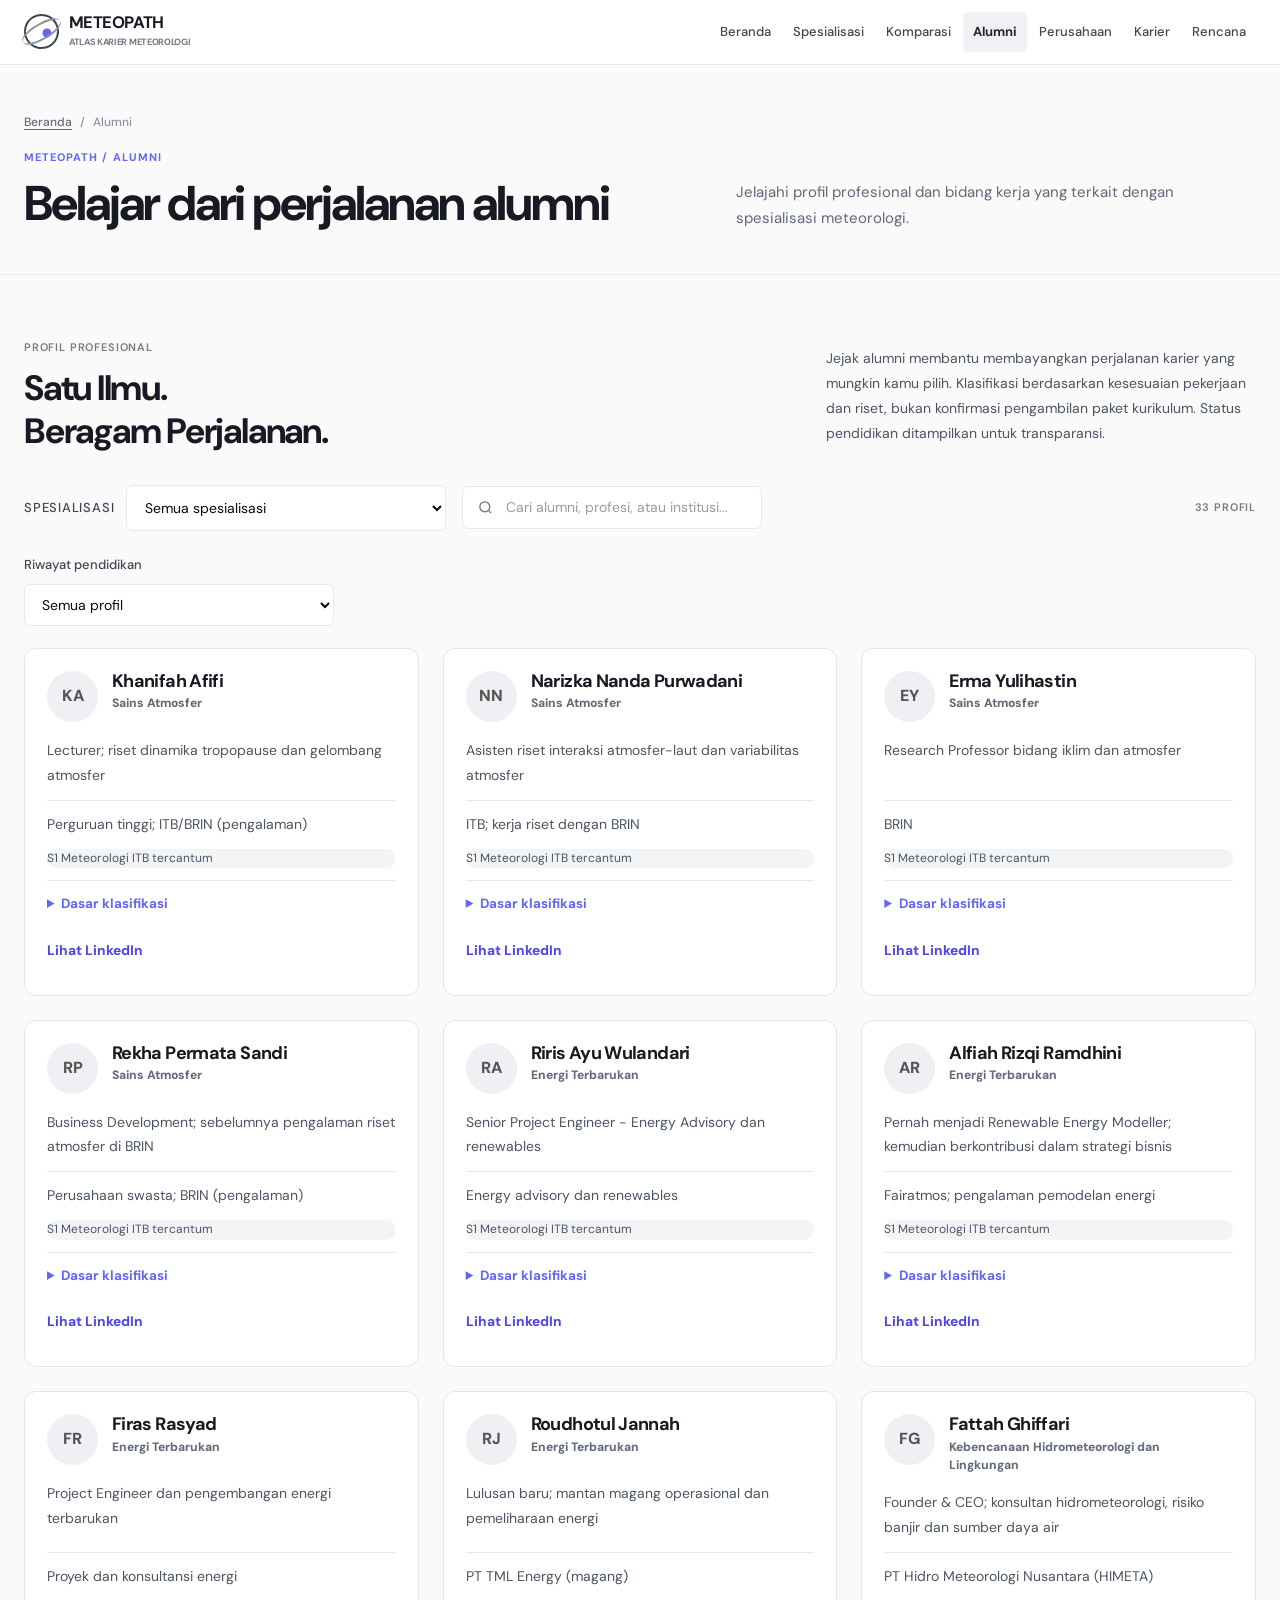
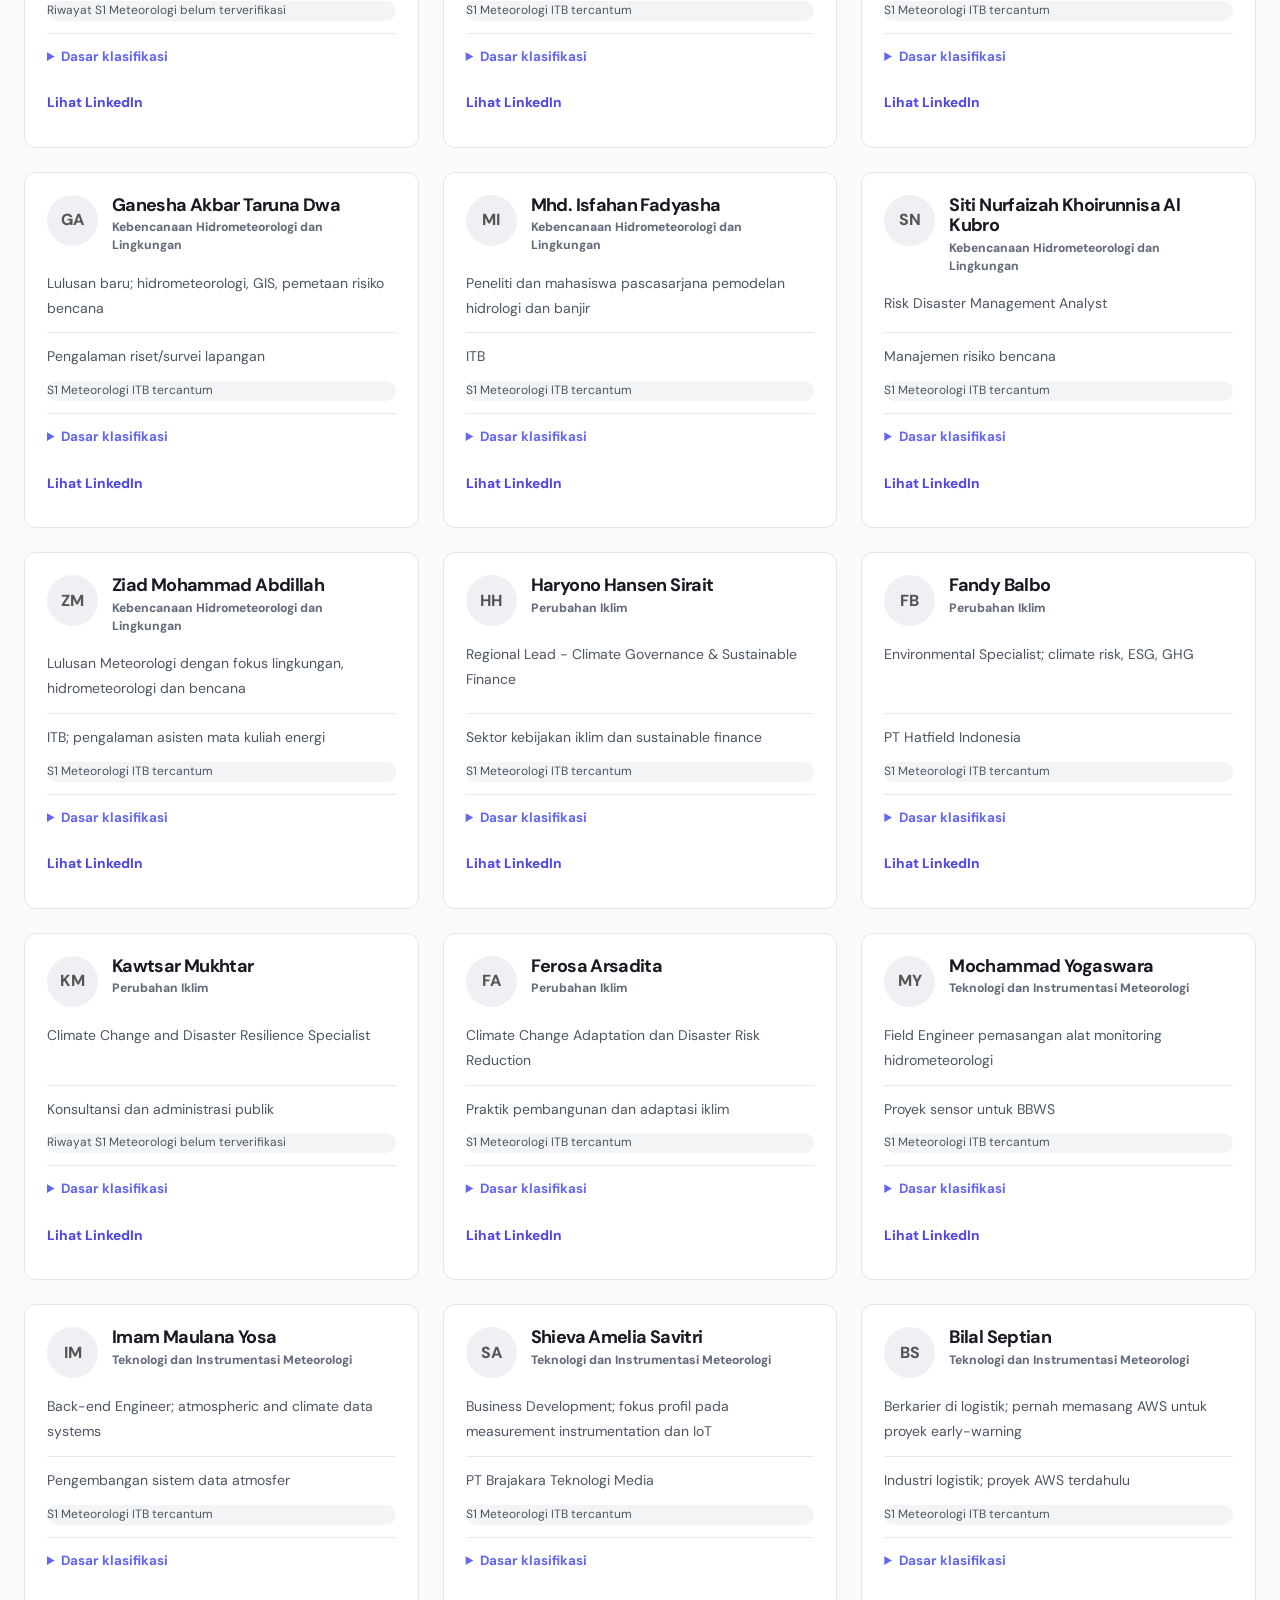
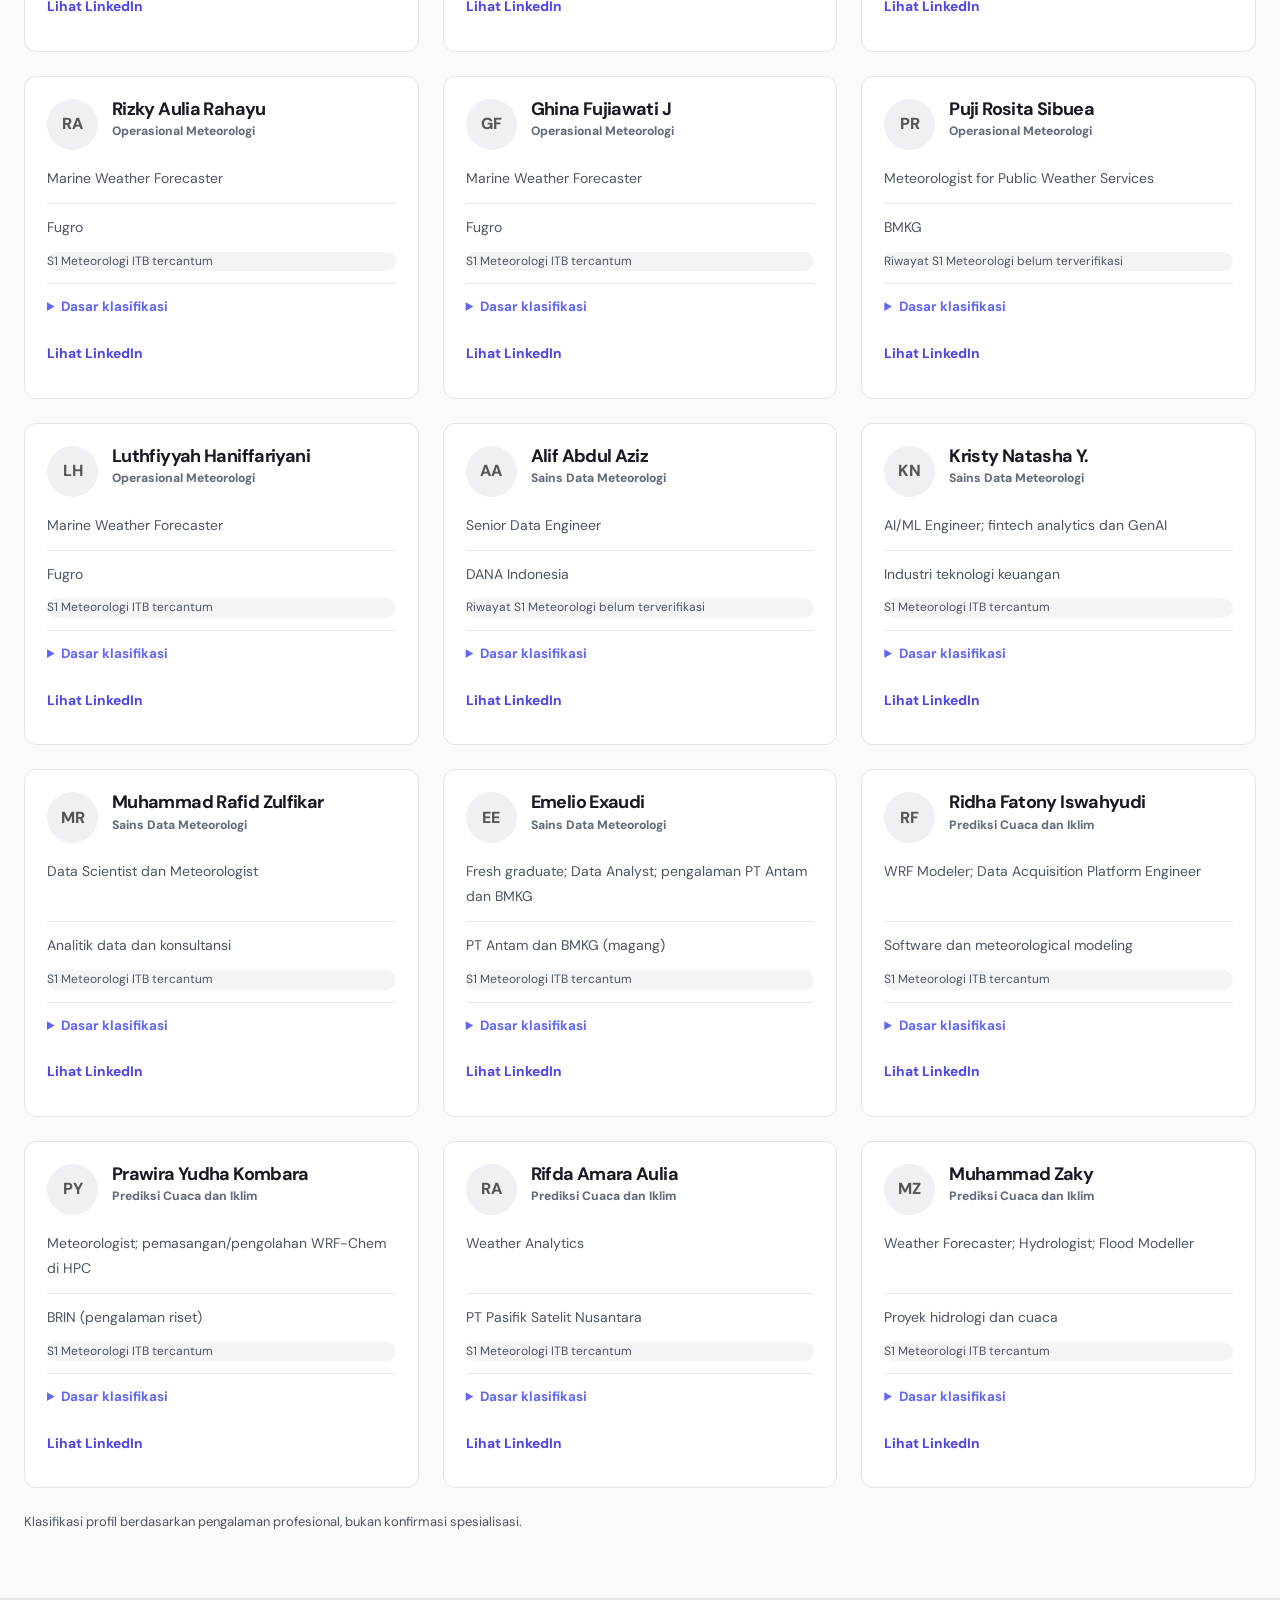
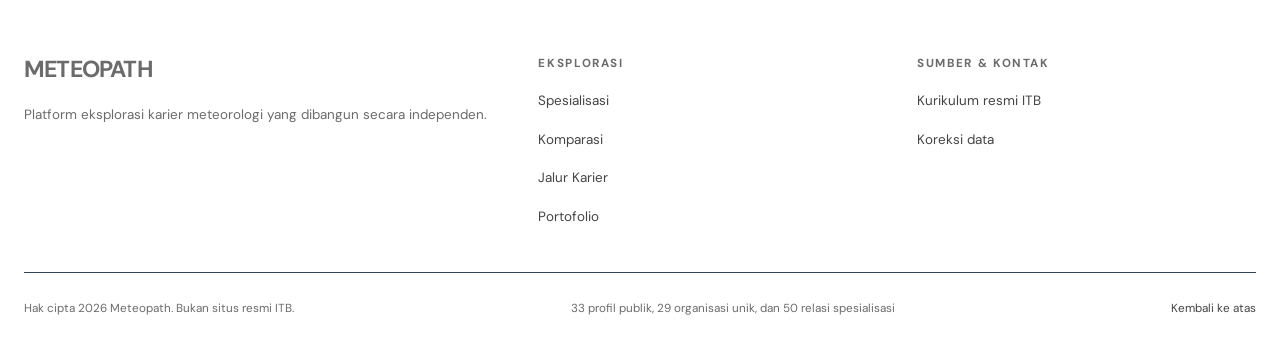
==== commit c063fdd5: "Remove entire methodology block and all linked methodology references" ====
--- a/alumni.html
+++ b/alumni.html
@@ -1 +1 @@
-<!doctype html> <html lang="id"> <head> <meta charset="utf-8"> <meta name="viewport" content="width=device-width, initial-scale=1"> <meta name="theme-color" content="#FAFAFA"> <meta name="description" content="Jelajahi profil profesional dan bidang kerja yang terkait dengan spesialisasi meteorologi."> <link rel="canonical" href="https://zeezieprog.github.io/Meteopath/alumni.html"> <meta property="og:type" content="website"><meta property="og:locale" content="id_ID"> <meta property="og:title" content="Meteopath: Eksplorasi Karier Meteorologi ITB"> <meta property="og:description" content="Eksplorasi spesialisasi, alumni, bidang industri, dan rencana karier meteorologi."> <meta property="og:url" content="https://zeezieprog.github.io/Meteopath/"> <meta name="twitter:card" content="summary"><link rel="icon" type="image/svg+xml" href="favicon.svg"> <title>Alumni | METEOPATH — Atlas Karier Meteorologi</title> <link rel="preconnect" href="https://fonts.googleapis.com"> <link rel="preconnect" href="https://fonts.gstatic.com" crossorigin> <link href="https://fonts.googleapis.com/css2?family=DM+Sans:wght@400;500;700&family=JetBrains+Mono:wght@400;500&display=swap" rel="stylesheet"> <link rel="stylesheet" href="style.css?v=6"> <link rel="stylesheet" href="mobile-stability-v7.css"> <link rel="stylesheet" href="https://api.fontshare.com/v2/css?f[]=general-sans@400,500,700&display=swap"> <link rel="stylesheet" href="genesis-editorial-v1.css"> <link rel="stylesheet" href="compact-white-grid-v1.css"> <link rel="stylesheet" href="readability-fix-v2.css"> <link rel="stylesheet" href="comparison-contrast-v3.css"> <link rel="stylesheet" href="site-pages-v1.css?v=2"> <link rel="stylesheet" href="accessibility-compare-v4.css">  <script src="data.js" defer></script> <script src="curriculum.js" defer></script> <script src="script.js?v=6" defer></script><script src="v6.js?v=9" defer></script> <script src="site-pages-v1.js" defer></script>  </head> <body data-page="alumni"> <a class="skip-link" href="#alumni">Lewati navigasi ke konten</a> <div id="readingProgress" class="reading-progress" aria-hidden="true"></div> <header class="site-header" id="top"> <div class="wrap nav-inner"> <a href="index.html" class="brand" aria-label="METEOPATH kembali ke beranda"><span class="brand-orbit" aria-hidden="true"><span></span></span><span class="brand-name">METEO<span>PATH</span><small>ATLAS KARIER METEOROLOGI</small></span></a> <button class="mobile-toggle" id="mobileToggle" type="button" aria-controls="navMenu" aria-expanded="false" aria-label="Buka menu navigasi"><span></span><span></span><span></span></button> <nav class="nav" id="navMenu" aria-label="Navigasi utama"><a href="index.html">Beranda</a><a href="spesialisasi.html">Spesialisasi</a><a href="bandingkan.html">Komparasi</a><a href="alumni.html" aria-current="page">Alumni</a><a href="perusahaan.html">Perusahaan</a><a href="karier.html">Karier</a><a href="rencana.html">Rencana</a></nav> </div> </header> <main><section class="page-intro" aria-label="Pengantar halaman Alumni"><div class="wrap"><div class="page-breadcrumb"><a href="index.html">Beranda</a><span>/</span><span>Alumni</span></div><div class="page-title-row"><div><span class="page-overline">METEOPATH / ALUMNI</span><h1>Belajar dari perjalanan alumni</h1></div><p>Jelajahi profil profesional dan bidang kerja yang terkait dengan spesialisasi meteorologi.</p></div></div></section> <section class="hero section-dark" aria-labelledby="heroTitle"> <div class="hero-aura hero-aura-one" aria-hidden="true"></div><div class="hero-aura hero-aura-two" aria-hidden="true"></div> <div class="wrap hero-layout"> <div class="hero-copy reveal-on-load"> <p class="kicker light-kicker"><span class="status-dot"></span> PANDUAN KARIER METEOROLOGI</p> <h1 id="heroTitle">Temukan Arah Kariermu<br><span class="serif-accent">di Dunia Meteorologi.</span></h1> <p class="hero-desc">Delapan spesialisasi, beragam peluang. Pahami bidang ilmu dan keterampilan yang dibutuhkan, kenali perjalanan alumni, serta temukan organisasi dan proyek yang relevan dengan tujuanmu.</p> <div class="hero-actions"><a class="btn btn-coral" href="spesialisasi.html#spesialisasi">Mulai eksplorasi</a><a class="text-action" href="bandingkan.html#bandingkan">Lihat komparasi</a></div> <div class="hero-trust"><span class="trust-rule"></span><p>Kurikulum 2024, referensi publik, bukan situs resmi ITB</p></div> </div> </div> <div class="wrap hero-foot"><span>THE FUTURE IS INTERDISCIPLINARY</span><a href="index.html#ringkasan">SCROLL TO EXPLORE</a></div> </section> <section class="overview-bar" id="ringkasan"> <div class="wrap stats-grid" id="statsGrid" aria-label="Ringkasan data website"></div> </section> <section class="intro-section section-light" id="spesialisasi"> <div class="wrap"> <div class="section-heading reveal"><div><p class="kicker dark-kicker">JELAJAHI SPESIALISASI</p><h2>Delapan Spesialisasi.<br><em>Beragam Masa Depan.</em></h2></div><p class="section-aside">Tidak semua mahasiswa Meteorologi harus memilih arah karier yang sama. Mulai dari minatmu, lihat apa yang dipelajari, kemudian telusuri orang dan organisasinya.</p></div> <div class="explore-controls reveal"><div class="filter-pills" id="categoryFilters" aria-label="Filter kategori spesialisasi"></div><label class="search-field"><svg viewBox="0 0 24 24" aria-hidden="true"><circle cx="11" cy="11" r="7"></circle><path d="m16 16 4 4"></path></svg><input type="search" id="specSearch" placeholder="Cari spesialisasi, skill, atau mata kuliah..." aria-label="Cari spesialisasi"></label></div> <div class="cards-count" id="specCount"></div> <div class="spec-grid" id="specGrid"></div> <p class="section-small-print">Klasifikasi kategori di atas bersifat editorial. Nama paket dan mata kuliah mengacu pada <a href="https://meteo.itb.ac.id/?lang=id&amp;page_id=2621" target="_blank" rel="noopener noreferrer">skema resmi Meteorologi ITB 2024 </a>.</p> </div> </section> <section class="compare-section section-dark" id="bandingkan"> <div class="wrap"><div class="section-heading on-dark reveal"><div><p class="kicker light-kicker">KOMPARASI SPESIALISASI</p><h2>Pahami Perbedaannya<br><em>Menentukan Arah.</em></h2></div><p class="section-aside">Pilih dua sampai tiga spesialisasi, lalu lihat perbedaan mata kuliah, pekerjaan, skill, dan portofolio.</p></div> <div class="compare-shell"><h3>Pilih dua atau tiga spesialisasi</h3><p>Perbandingan ini tidak membuat peringkat “terbaik”.</p><div class="compare-options" id="compareOptions"></div><div class="compare-scroller" id="compareResult" aria-live="polite"></div></div></div></section> <section class="detail-section section-dark" id="detail"> <div class="wrap"> <div class="section-heading on-dark reveal"><div><p class="kicker light-kicker">DETAIL SPESIALISASI</p><h2>Kenali Bidangnya.<br><em>Bangun Keahliannya.</em></h2></div><p class="section-aside">Pilih spesialisasi untuk melihat aktivitas kerja, daftar lengkap mata kuliah, kemampuan yang perlu disiapkan, serta alumni dan perusahaan yang relevan.</p></div> <div class="detail-shell reveal"> <aside class="detail-sidebar"> <span class="detail-label">NOW EXPLORING</span> <div id="detailHeroMini" class="detail-mini-mark" aria-hidden="true"></div> <h3 id="detailName">Sains Atmosfer</h3> <p id="detailShort">Mengenal proses atmosfer dari data dan riset.</p> <div id="detailFacts" class="detail-facts"></div> <div class="detail-jump-label">PINDAH SPESIALISASI</div> <select id="detailPicker" aria-label="Pilih spesialisasi lain"></select> </aside> <div class="detail-content"> <div class="detail-tabbar" role="tablist" id="detailTabs" aria-label="Bagian detail spesialisasi"> <button type="button" class="detail-tab active" data-tab="overview" role="tab" aria-selected="true">Gambaran</button> <button type="button" class="detail-tab" data-tab="courses" role="tab" aria-selected="false">Mata kuliah <span id="courseCountBadge"></span></button> <button type="button" class="detail-tab" data-tab="skills" role="tab" aria-selected="false">Skills &amp; karier</button> <button type="button" class="detail-tab" data-tab="alumni" role="tab" aria-selected="false">Alumni</button> <button type="button" class="detail-tab" data-tab="companies" role="tab" aria-selected="false">Perusahaan</button> </div> <div id="detailBody" class="detail-body" role="tabpanel" aria-live="polite"></div> </div> </div> </div> </section> <section class="career-section section-light" id="karier"><div class="wrap"> <div class="section-heading reveal"><div><p class="kicker dark-kicker">JALUR KARIER</p><h2>Dari Perkuliahan<br><em>ke Dunia Kerja.</em></h2></div><p class="section-aside">Gambaran perkembangan keahlian dan contoh peran profesional, bukan jalur promosi yang pasti.</p></div> <div class="career-explorer"><label class="field-label" for="careerTrack">Pilih spesialisasi<select id="careerTrack"></select></label><div id="careerResult" aria-live="polite"></div></div></div></section> <section class="project-section section-dark" id="proyek"><div class="wrap"> <div class="section-heading on-dark reveal"><div><p class="kicker light-kicker">PROYEK PORTOFOLIO</p><h2>Belajar Lewat<br><em>Proyek Nyata.</em></h2></div><p class="section-aside">Pilih proyek sesuai minat dan tingkat kesulitan. Setiap proyek punya hasil akhir dan langkah praktik.</p></div> <div class="project-filters"><label class="field-label" for="projectTrack">Spesialisasi<select id="projectTrack"></select></label><label class="field-label" for="projectLevel">Tingkat<select id="projectLevel"><option value="all">Semua tingkat</option><option>Pemula</option><option>Menengah</option><option>Lanjutan</option></select></label><span class="results-label" id="projectCount" aria-live="polite"></span></div><div id="projectGrid" class="projects-grid"></div></div></section> <section class="alumni-section section-light" id="alumni"> <div class="wrap"> <div class="section-heading reveal"><div><p class="kicker dark-kicker">PROFIL PROFESIONAL</p><h2>Satu Ilmu.<br><em>Beragam Perjalanan.</em></h2></div><p class="section-aside">Jejak alumni membantu membayangkan perjalanan karier yang mungkin kamu pilih. Klasifikasi berdasarkan kesesuaian pekerjaan dan riset, bukan konfirmasi pengambilan paket kurikulum. Status pendidikan ditampilkan untuk transparansi.</p></div> <div class="directory-controls reveal"><label class="select-label">SPESIALISASI <select id="alumniFilter" aria-label="Filter alumni berdasarkan spesialisasi"></select></label><label class="search-field"><svg viewBox="0 0 24 24" aria-hidden="true"><circle cx="11" cy="11" r="7"></circle><path d="m16 16 4 4"></path></svg><input id="alumniSearch" type="search" placeholder="Cari alumni, profesi, atau institusi..." aria-label="Cari alumni"></label><span id="alumniResults" class="results-label"></span></div> <div class="advanced-filters" aria-label="Filter tambahan profil"> <label class="field-label" for="alumniDegreeFilter">Riwayat pendidikan<select id="alumniDegreeFilter"><option value="all">Semua profil</option><option value="s1">S1 Meteorologi ITB tercantum</option><option value="unknown">S1 Meteorologi belum terverifikasi</option></select></label> </div><div id="alumniGrid" class="people-grid"></div><p class="data-note">Klasifikasi profil berdasarkan pengalaman profesional, bukan konfirmasi spesialisasi. <a href="tentang.html#tentang">Pelajari metodologi </a></p> </div> </section> <section class="company-section section-dark" id="perusahaan"> <div class="wrap"> <div class="section-heading on-dark reveal"><div><p class="kicker light-kicker">DIREKTORI ORGANISASI</p><h2>Kenali Industri<br><em>yang Relevan.</em></h2></div><p class="section-aside">Telusuri instansi, perusahaan, dan sektor yang berhubungan dengan delapan bidang. Satu organisasi dapat terkait beberapa bidang. Entri bukan jaminan sedang merekrut atau menerima lulusan Meteorologi.</p></div> <div class="company-spotlight reveal"><div class="company-spotlight-art" aria-hidden="true"><div class="company-spotlight-lines"></div><span class="industry-label">INDUSTRY CONNECTIONS</span><strong>29</strong><small>ORGANISASI DAN SPESIALISASI</small></div><div class="company-spotlight-copy"><span class="eyebrow-pill">FIELD TO INDUSTRY</span><h3>Hubungkan ilmu<br>dengan dunia kerja.</h3><p>Kenali contoh posisi, kemampuan yang dicari, dan tautan bukti relevansi. Cocok untuk merancang magang, portofolio, atau eksplorasi profesional.</p></div></div> <div class="directory-controls dark-controls reveal"><label class="select-label">SPESIALISASI <select id="companyFilter" aria-label="Filter perusahaan berdasarkan spesialisasi"></select></label><label class="search-field"><svg viewBox="0 0 24 24" aria-hidden="true"><circle cx="11" cy="11" r="7"></circle><path d="m16 16 4 4"></path></svg><input id="companySearch" type="search" placeholder="Cari organisasi, skill, atau posisi..." aria-label="Cari company"></label><span id="companyResults" class="results-label"></span></div> <div class="advanced-filters" aria-label="Filter tambahan organisasi"> <label class="field-label" for="companyTypeFilter">Jenis organisasi<select id="companyTypeFilter"><option value="all">Semua jenis</option></select></label> <label class="field-label" for="companyRegionFilter">Wilayah<select id="companyRegionFilter"><option value="all">Semua wilayah</option></select></label> <label class="field-label" for="companyEvidenceFilter">Bukti hubungan<select id="companyEvidenceFilter"><option value="all">Semua jenis bukti</option><option value="lowongan">Ada contoh lowongan terdokumentasi</option><option value="sektor">Relevansi sektor dan proyek</option></select></label> </div><div id="companyGrid" class="company-grid"></div><p class="data-note">29 organisasi unik, 50 hubungan lintas spesialisasi. Lowongan terdokumentasi belum tentu masih aktif. <a href="tentang.html#tentang">Metodologi </a></p> </div> </section> <section class="roadmap-section section-light" id="roadmap"> <div class="wrap"><div class="section-heading reveal"><div><p class="kicker dark-kicker">PERSIAPAN KARIER</p><h2>Rencanakan Kariermu<br><em>Sejak Kuliah.</em></h2></div><p class="section-aside">Tidak harus mahir semuanya sebelum memilih. Tapi semakin banyak yang kamu coba, semakin jelas alasanmu memilih jalur tertentu.</p></div> <div class="journey-grid"> <article class="journey-card reveal"><span class="journey-number">01</span><span class="journey-time">SEKARANG</span><h3>Kenali pilihanmu</h3><p>Jelajahi setidaknya tiga spesialisasi. Baca mata kuliah dan cari alumni yang pekerjaannya paling dekat dengan minatmu.</p></article> <article class="journey-card reveal"><span class="journey-number">02</span><span class="journey-time">FOUNDATION</span><h3>Bangun fondasi</h3><p>Kuasai dasar Python, statistika, fisika atmosfer, QGIS, dan komunikasi ilmiah melalui latihan atau proyek sederhana.</p></article> <article class="journey-card reveal"><span class="journey-number">03</span><span class="journey-time">PORTFOLIO</span><h3>Buktikan skillmu</h3><p>Kerjakan satu proyek nyata seperti analisis hujan ekstrem, peta risiko banjir, AWS IoT, atau model prediksi cuaca.</p></article> <article class="journey-card reveal"><span class="journey-number">04</span><span class="journey-time">REAL EXPERIENCE</span><h3>Validasi di lapangan</h3><p>Ikuti riset, diskusi alumni, magang, atau proyek kolaboratif agar pilihanmu semakin berbasis pengalaman.</p></article> </div> </div> </section> <section class="planner-section section-dark" id="rencana"><div class="wrap"> <div class="section-heading on-dark reveal"><div><p class="kicker light-kicker">PERENCANA KARIER</p><h2>Susun Langkah<br><em>Kariermu Sendiri.</em></h2></div><p class="section-aside">Buat rencana eksploratif sesuai tahap kuliah dan skill yang sudah kamu pelajari. Disimpan di browser, tanpa akun.</p></div> <div class="planner-layout"><form class="planner-form" id="careerPlannerForm"> <label class="field-label" for="planTrack">Spesialisasi<select id="planTrack" required></select></label> <label class="field-label" for="planStage">Tahap pendidikan<select id="planStage"><option value="awal">Tahun awal kuliah</option><option value="menengah">Tahun menengah kuliah</option><option value="akhir">Menjelang lulus</option><option value="lulusan">Lulusan baru</option></select></label> <label class="field-label" for="planGoal">Target pekerjaan (opsional)<input id="planGoal" type="text" maxlength="100" placeholder="Contoh: Climate Risk Analyst"></label> <fieldset class="skill-fieldset"><legend>Skill yang sudah kamu pelajari</legend><div class="skill-checks" id="planSkills"></div></fieldset> <button type="submit" class="btn btn-coral">Buat rencana saya </button> </form><div id="planOutput" class="plan-output" aria-live="polite"><h3>Rencanamu dimulai di sini.</h3><p>Pilih bidang, tahap kuliah, dan kemampuanmu. Hasilnya dapat disalin atau diunduh.</p></div></div></div></section> <section class="closing-section section-dark"><div class="wrap closing-card reveal"><div><p class="kicker light-kicker">LANGKAH BERIKUTNYA</p><h2>Masa Depan Tak Harus<br><em>Ditentukan Hari Ini.</em></h2><p>Yang penting adalah mulai mengenal pilihanmu dan membangun keahlian sedikit demi sedikit.</p></div><a href="spesialisasi.html#spesialisasi" class="btn btn-coral">Jelajahi kembali</a></div></section> <section class="method-section section-light" id="tentang"><div class="wrap"> <div class="section-heading reveal"><div><p class="kicker dark-kicker">TENTANG DAN METODOLOGI</p><h2>Data yang Jelas.<br><em>Keputusan yang Tepat.</em></h2></div><p class="section-aside">Meteopath adalah proyek independen mahasiswa, bukan situs resmi ITB atau layanan rekrutmen.</p></div> <div class="method-grid"><article><h3>01, Kurikulum</h3><p>Delapan paket, 12 SKS masing-masing, total 75 entri dari 31 kode mata kuliah unik. Skema umum dan jalur pembelajaran lain juga tersedia. Konfirmasi pemilihan IRS dengan dosen wali.</p><a href="https://meteo.itb.ac.id/?page_id=2621&amp;lang=id" target="_blank" rel="noopener noreferrer">Sumber resmi ITB </a></article> <article><h3>02, Profil alumni</h3><p>33 profil publik diklasifikasikan menurut bidang karier, bukan bukti mengambil paket 2024. Riwayat S1 yang belum terverifikasi ditandai. Jabatan dapat berubah.</p><a href="alumni.html#alumni">Lihat profil </a></article> <article><h3>03, Perusahaan</h3><p>29 organisasi unik dengan 50 hubungan ke spesialisasi. Jenis bukti tidak membuktikan adanya lowongan aktif atau kesesuaian seluruh jurusan.</p><a href="perusahaan.html#perusahaan">Lihat organisasi </a></article> <article><h3>04, Koreksi data</h3><p>Referensi publik bisa berubah. Jika ada data tidak tepat, ajukan perubahan atau permintaan penghapusan melalui GitHub Issues.</p><a href="https://github.com/zeezieprog/Meteopath/issues/new" target="_blank" rel="noopener noreferrer">Ajukan koreksi </a></article></div> <p class="data-note">Struktur data diperbarui 18 November 2026. Tidak berarti setiap tautan, jabatan, atau lowongan diverifikasi ulang pada tanggal tersebut.</p></div></section> </main> <footer class="footer section-dark"><div class="wrap footer-top"><div><strong class="footer-logo">METEO<span>PATH</span></strong><p>Platform eksplorasi karier meteorologi yang dibangun secara independen.</p></div><div><strong>EKSPLORASI</strong><a href="spesialisasi.html#spesialisasi">Spesialisasi </a><a href="bandingkan.html#bandingkan">Komparasi </a><a href="karier.html#karier">Jalur Karier </a><a href="karier.html#proyek">Portofolio </a></div><div><strong>SUMBER & KONTAK</strong><a href="https://meteo.itb.ac.id/?page_id=2621&amp;lang=id" target="_blank" rel="noopener noreferrer">Kurikulum resmi ITB </a><a href="tentang.html#tentang">Metodologi </a><a href="https://github.com/zeezieprog/Meteopath/issues/new" target="_blank" rel="noopener noreferrer">Koreksi data </a></div></div><div class="wrap footer-bottom"><span>Hak cipta 2026 Meteopath. Bukan situs resmi ITB.</span><span>33 profil publik, 29 organisasi unik, dan 50 relasi spesialisasi</span><a href="index.html">Kembali ke atas </a></div></footer> </body> </html>
+<!doctype html> <html lang="id"> <head> <meta charset="utf-8"> <meta name="viewport" content="width=device-width, initial-scale=1"> <meta name="theme-color" content="#FAFAFA"> <meta name="description" content="Jelajahi profil profesional dan bidang kerja yang terkait dengan spesialisasi meteorologi."> <link rel="canonical" href="https://zeezieprog.github.io/Meteopath/alumni.html"> <meta property="og:type" content="website"><meta property="og:locale" content="id_ID"> <meta property="og:title" content="Meteopath: Eksplorasi Karier Meteorologi ITB"> <meta property="og:description" content="Eksplorasi spesialisasi, alumni, bidang industri, dan rencana karier meteorologi."> <meta property="og:url" content="https://zeezieprog.github.io/Meteopath/"> <meta name="twitter:card" content="summary"><link rel="icon" type="image/svg+xml" href="favicon.svg"> <title>Alumni | METEOPATH — Atlas Karier Meteorologi</title> <link rel="preconnect" href="https://fonts.googleapis.com"> <link rel="preconnect" href="https://fonts.gstatic.com" crossorigin> <link href="https://fonts.googleapis.com/css2?family=DM+Sans:wght@400;500;700&family=JetBrains+Mono:wght@400;500&display=swap" rel="stylesheet"> <link rel="stylesheet" href="style.css?v=6"> <link rel="stylesheet" href="mobile-stability-v7.css"> <link rel="stylesheet" href="https://api.fontshare.com/v2/css?f[]=general-sans@400,500,700&display=swap"> <link rel="stylesheet" href="genesis-editorial-v1.css"> <link rel="stylesheet" href="compact-white-grid-v1.css"> <link rel="stylesheet" href="readability-fix-v2.css"> <link rel="stylesheet" href="comparison-contrast-v3.css"> <link rel="stylesheet" href="site-pages-v1.css?v=2"> <link rel="stylesheet" href="accessibility-compare-v4.css"> <link rel="stylesheet" href="specialization-field-cards-v1.css"> <link rel="stylesheet" href="meteopath-fields-fallback-v2.css">  <script src="data.js" defer></script> <script src="curriculum.js" defer></script> <script src="meteopath-fields-v2-20261118.js" defer></script><script src="meteopath-enhancements-v2-20261118.js" defer></script> <script src="site-pages-v1.js" defer></script>  </head> <body data-page="alumni"> <a class="skip-link" href="#alumni">Lewati navigasi ke konten</a> <div id="readingProgress" class="reading-progress" aria-hidden="true"></div> <header class="site-header" id="top"> <div class="wrap nav-inner"> <a href="index.html" class="brand" aria-label="METEOPATH kembali ke beranda"><span class="brand-orbit" aria-hidden="true"><span></span></span><span class="brand-name">METEO<span>PATH</span><small>ATLAS KARIER METEOROLOGI</small></span></a> <button class="mobile-toggle" id="mobileToggle" type="button" aria-controls="navMenu" aria-expanded="false" aria-label="Buka menu navigasi"><span></span><span></span><span></span></button> <nav class="nav" id="navMenu" aria-label="Navigasi utama"><a href="index.html">Beranda</a><a href="spesialisasi.html">Spesialisasi</a><a href="bandingkan.html">Komparasi</a><a href="alumni.html" aria-current="page">Alumni</a><a href="perusahaan.html">Perusahaan</a><a href="karier.html">Karier</a><a href="rencana.html">Rencana</a></nav> </div> </header> <main><section class="page-intro" aria-label="Pengantar halaman Alumni"><div class="wrap"><div class="page-breadcrumb"><a href="index.html">Beranda</a><span>/</span><span>Alumni</span></div><div class="page-title-row"><div><span class="page-overline">METEOPATH / ALUMNI</span><h1>Belajar dari perjalanan alumni</h1></div><p>Jelajahi profil profesional dan bidang kerja yang terkait dengan spesialisasi meteorologi.</p></div></div></section> <section class="hero section-dark" aria-labelledby="heroTitle"> <div class="hero-aura hero-aura-one" aria-hidden="true"></div><div class="hero-aura hero-aura-two" aria-hidden="true"></div> <div class="wrap hero-layout"> <div class="hero-copy reveal-on-load"> <p class="kicker light-kicker"><span class="status-dot"></span> PANDUAN KARIER METEOROLOGI</p> <h1 id="heroTitle">Temukan Arah Kariermu<br><span class="serif-accent">di Dunia Meteorologi.</span></h1> <p class="hero-desc">Delapan spesialisasi, beragam peluang. Pahami bidang ilmu dan keterampilan yang dibutuhkan, kenali perjalanan alumni, serta temukan organisasi dan proyek yang relevan dengan tujuanmu.</p> <div class="hero-actions"><a class="btn btn-coral" href="spesialisasi.html#spesialisasi">Mulai eksplorasi</a><a class="text-action" href="bandingkan.html#bandingkan">Lihat komparasi</a></div> <div class="hero-trust"><span class="trust-rule"></span><p>Kurikulum 2024, referensi publik, bukan situs resmi ITB</p></div> </div> </div> <div class="wrap hero-foot"><span>THE FUTURE IS INTERDISCIPLINARY</span><a href="index.html#ringkasan">SCROLL TO EXPLORE</a></div> </section> <section class="overview-bar" id="ringkasan"> <div class="wrap stats-grid" id="statsGrid" aria-label="Ringkasan data website"></div> </section> <section class="intro-section section-light" id="spesialisasi"> <div class="wrap"> <div class="section-heading reveal"><div><p class="kicker dark-kicker">JELAJAHI SPESIALISASI</p><h2>Delapan Spesialisasi.<br><em>Beragam Masa Depan.</em></h2></div><p class="section-aside">Tidak semua mahasiswa Meteorologi harus memilih arah karier yang sama. Mulai dari minatmu, lihat apa yang dipelajari, kemudian telusuri orang dan organisasinya.</p></div> <div class="explore-controls reveal"><div class="filter-pills" id="categoryFilters" aria-label="Filter kategori spesialisasi"></div><label class="search-field"><svg viewBox="0 0 24 24" aria-hidden="true"><circle cx="11" cy="11" r="7"></circle><path d="m16 16 4 4"></path></svg><input type="search" id="specSearch" placeholder="Cari spesialisasi, skill, atau mata kuliah..." aria-label="Cari spesialisasi"></label></div> <div class="cards-count" id="specCount"></div> <div class="spec-grid" id="specGrid"></div> <p class="section-small-print">Klasifikasi kategori di atas bersifat editorial. Nama paket dan mata kuliah mengacu pada <a href="https://meteo.itb.ac.id/?lang=id&amp;page_id=2621" target="_blank" rel="noopener noreferrer">skema resmi Meteorologi ITB 2024 </a>.</p> </div> </section> <section class="compare-section section-dark" id="bandingkan"> <div class="wrap"><div class="section-heading on-dark reveal"><div><p class="kicker light-kicker">KOMPARASI SPESIALISASI</p><h2>Pahami Perbedaannya<br><em>Menentukan Arah.</em></h2></div><p class="section-aside">Pilih dua sampai tiga spesialisasi, lalu lihat perbedaan mata kuliah, pekerjaan, skill, dan portofolio.</p></div> <div class="compare-shell"><h3>Pilih dua atau tiga spesialisasi</h3><p>Perbandingan ini tidak membuat peringkat “terbaik”.</p><div class="compare-options" id="compareOptions"></div><div class="compare-scroller" id="compareResult" aria-live="polite"></div></div></div></section> <section class="detail-section section-dark" id="detail"> <div class="wrap"> <div class="section-heading on-dark reveal"><div><p class="kicker light-kicker">DETAIL SPESIALISASI</p><h2>Kenali Bidangnya.<br><em>Bangun Keahliannya.</em></h2></div><p class="section-aside">Pilih spesialisasi untuk melihat aktivitas kerja, daftar lengkap mata kuliah, kemampuan yang perlu disiapkan, serta alumni dan perusahaan yang relevan.</p></div> <div class="detail-shell reveal"> <aside class="detail-sidebar"> <span class="detail-label">NOW EXPLORING</span> <div id="detailHeroMini" class="detail-mini-mark" aria-hidden="true"></div> <h3 id="detailName">Sains Atmosfer</h3> <p id="detailShort">Mengenal proses atmosfer dari data dan riset.</p> <div id="detailFacts" class="detail-facts"></div> <div class="detail-jump-label">PINDAH SPESIALISASI</div> <select id="detailPicker" aria-label="Pilih spesialisasi lain"></select> </aside> <div class="detail-content"> <div class="detail-tabbar" role="tablist" id="detailTabs" aria-label="Bagian detail spesialisasi"> <button type="button" class="detail-tab active" data-tab="overview" role="tab" aria-selected="true">Gambaran</button> <button type="button" class="detail-tab" data-tab="courses" role="tab" aria-selected="false">Mata kuliah <span id="courseCountBadge"></span></button> <button type="button" class="detail-tab" data-tab="skills" role="tab" aria-selected="false">Skills &amp; karier</button> <button type="button" class="detail-tab" data-tab="alumni" role="tab" aria-selected="false">Alumni</button> <button type="button" class="detail-tab" data-tab="companies" role="tab" aria-selected="false">Perusahaan</button> </div> <div id="detailBody" class="detail-body" role="tabpanel" aria-live="polite"></div> </div> </div> </div> </section> <section class="career-section section-light" id="karier"><div class="wrap"> <div class="section-heading reveal"><div><p class="kicker dark-kicker">JALUR KARIER</p><h2>Dari Perkuliahan<br><em>ke Dunia Kerja.</em></h2></div><p class="section-aside">Gambaran perkembangan keahlian dan contoh peran profesional, bukan jalur promosi yang pasti.</p></div> <div class="career-explorer"><label class="field-label" for="careerTrack">Pilih spesialisasi<select id="careerTrack"></select></label><div id="careerResult" aria-live="polite"></div></div></div></section> <section class="project-section section-dark" id="proyek"><div class="wrap"> <div class="section-heading on-dark reveal"><div><p class="kicker light-kicker">PROYEK PORTOFOLIO</p><h2>Belajar Lewat<br><em>Proyek Nyata.</em></h2></div><p class="section-aside">Pilih proyek sesuai minat dan tingkat kesulitan. Setiap proyek punya hasil akhir dan langkah praktik.</p></div> <div class="project-filters"><label class="field-label" for="projectTrack">Spesialisasi<select id="projectTrack"></select></label><label class="field-label" for="projectLevel">Tingkat<select id="projectLevel"><option value="all">Semua tingkat</option><option>Pemula</option><option>Menengah</option><option>Lanjutan</option></select></label><span class="results-label" id="projectCount" aria-live="polite"></span></div><div id="projectGrid" class="projects-grid"></div></div></section> <section class="alumni-section section-light" id="alumni"> <div class="wrap"> <div class="section-heading reveal"><div><p class="kicker dark-kicker">PROFIL PROFESIONAL</p><h2>Satu Ilmu.<br><em>Beragam Perjalanan.</em></h2></div><p class="section-aside">Jejak alumni membantu membayangkan perjalanan karier yang mungkin kamu pilih. Klasifikasi berdasarkan kesesuaian pekerjaan dan riset, bukan konfirmasi pengambilan paket kurikulum. Status pendidikan ditampilkan untuk transparansi.</p></div> <div class="directory-controls reveal"><label class="select-label">SPESIALISASI <select id="alumniFilter" aria-label="Filter alumni berdasarkan spesialisasi"></select></label><label class="search-field"><svg viewBox="0 0 24 24" aria-hidden="true"><circle cx="11" cy="11" r="7"></circle><path d="m16 16 4 4"></path></svg><input id="alumniSearch" type="search" placeholder="Cari alumni, profesi, atau institusi..." aria-label="Cari alumni"></label><span id="alumniResults" class="results-label"></span></div> <div class="advanced-filters" aria-label="Filter tambahan profil"> <label class="field-label" for="alumniDegreeFilter">Riwayat pendidikan<select id="alumniDegreeFilter"><option value="all">Semua profil</option><option value="s1">S1 Meteorologi ITB tercantum</option><option value="unknown">S1 Meteorologi belum terverifikasi</option></select></label> </div><div id="alumniGrid" class="people-grid"></div><p class="data-note">Klasifikasi profil berdasarkan pengalaman profesional, bukan konfirmasi spesialisasi. </p> </div> </section> <section class="company-section section-dark" id="perusahaan"> <div class="wrap"> <div class="section-heading on-dark reveal"><div><p class="kicker light-kicker">DIREKTORI ORGANISASI</p><h2>Kenali Industri<br><em>yang Relevan.</em></h2></div><p class="section-aside">Telusuri instansi, perusahaan, dan sektor yang berhubungan dengan delapan bidang. Satu organisasi dapat terkait beberapa bidang. Entri bukan jaminan sedang merekrut atau menerima lulusan Meteorologi.</p></div> <div class="company-spotlight reveal"><div class="company-spotlight-art" aria-hidden="true"><div class="company-spotlight-lines"></div><span class="industry-label">INDUSTRY CONNECTIONS</span><strong>29</strong><small>ORGANISASI DAN SPESIALISASI</small></div><div class="company-spotlight-copy"><span class="eyebrow-pill">FIELD TO INDUSTRY</span><h3>Hubungkan ilmu<br>dengan dunia kerja.</h3><p>Kenali contoh posisi, kemampuan yang dicari, dan tautan bukti relevansi. Cocok untuk merancang magang, portofolio, atau eksplorasi profesional.</p></div></div> <div class="directory-controls dark-controls reveal"><label class="select-label">SPESIALISASI <select id="companyFilter" aria-label="Filter perusahaan berdasarkan spesialisasi"></select></label><label class="search-field"><svg viewBox="0 0 24 24" aria-hidden="true"><circle cx="11" cy="11" r="7"></circle><path d="m16 16 4 4"></path></svg><input id="companySearch" type="search" placeholder="Cari organisasi, skill, atau posisi..." aria-label="Cari company"></label><span id="companyResults" class="results-label"></span></div> <div class="advanced-filters" aria-label="Filter tambahan organisasi"> <label class="field-label" for="companyTypeFilter">Jenis organisasi<select id="companyTypeFilter"><option value="all">Semua jenis</option></select></label> <label class="field-label" for="companyRegionFilter">Wilayah<select id="companyRegionFilter"><option value="all">Semua wilayah</option></select></label> <label class="field-label" for="companyEvidenceFilter">Bukti hubungan<select id="companyEvidenceFilter"><option value="all">Semua jenis bukti</option><option value="lowongan">Ada contoh lowongan terdokumentasi</option><option value="sektor">Relevansi sektor dan proyek</option></select></label> </div><div id="companyGrid" class="company-grid"></div><p class="data-note">29 organisasi unik, 50 hubungan lintas spesialisasi. Lowongan terdokumentasi belum tentu masih aktif. </p> </div> </section> <section class="roadmap-section section-light" id="roadmap"> <div class="wrap"><div class="section-heading reveal"><div><p class="kicker dark-kicker">PERSIAPAN KARIER</p><h2>Rencanakan Kariermu<br><em>Sejak Kuliah.</em></h2></div><p class="section-aside">Tidak harus mahir semuanya sebelum memilih. Tapi semakin banyak yang kamu coba, semakin jelas alasanmu memilih jalur tertentu.</p></div> <div class="journey-grid"> <article class="journey-card reveal"><span class="journey-number">01</span><span class="journey-time">SEKARANG</span><h3>Kenali pilihanmu</h3><p>Jelajahi setidaknya tiga spesialisasi. Baca mata kuliah dan cari alumni yang pekerjaannya paling dekat dengan minatmu.</p></article> <article class="journey-card reveal"><span class="journey-number">02</span><span class="journey-time">FOUNDATION</span><h3>Bangun fondasi</h3><p>Kuasai dasar Python, statistika, fisika atmosfer, QGIS, dan komunikasi ilmiah melalui latihan atau proyek sederhana.</p></article> <article class="journey-card reveal"><span class="journey-number">03</span><span class="journey-time">PORTFOLIO</span><h3>Buktikan skillmu</h3><p>Kerjakan satu proyek nyata seperti analisis hujan ekstrem, peta risiko banjir, AWS IoT, atau model prediksi cuaca.</p></article> <article class="journey-card reveal"><span class="journey-number">04</span><span class="journey-time">REAL EXPERIENCE</span><h3>Validasi di lapangan</h3><p>Ikuti riset, diskusi alumni, magang, atau proyek kolaboratif agar pilihanmu semakin berbasis pengalaman.</p></article> </div> </div> </section> <section class="planner-section section-dark" id="rencana"><div class="wrap"> <div class="section-heading on-dark reveal"><div><p class="kicker light-kicker">PERENCANA KARIER</p><h2>Susun Langkah<br><em>Kariermu Sendiri.</em></h2></div><p class="section-aside">Buat rencana eksploratif sesuai tahap kuliah dan skill yang sudah kamu pelajari. Disimpan di browser, tanpa akun.</p></div> <div class="planner-layout"><form class="planner-form" id="careerPlannerForm"> <label class="field-label" for="planTrack">Spesialisasi<select id="planTrack" required></select></label> <label class="field-label" for="planStage">Tahap pendidikan<select id="planStage"><option value="awal">Tahun awal kuliah</option><option value="menengah">Tahun menengah kuliah</option><option value="akhir">Menjelang lulus</option><option value="lulusan">Lulusan baru</option></select></label> <label class="field-label" for="planGoal">Target pekerjaan (opsional)<input id="planGoal" type="text" maxlength="100" placeholder="Contoh: Climate Risk Analyst"></label> <fieldset class="skill-fieldset"><legend>Skill yang sudah kamu pelajari</legend><div class="skill-checks" id="planSkills"></div></fieldset> <button type="submit" class="btn btn-coral">Buat rencana saya </button> </form><div id="planOutput" class="plan-output" aria-live="polite"><h3>Rencanamu dimulai di sini.</h3><p>Pilih bidang, tahap kuliah, dan kemampuanmu. Hasilnya dapat disalin atau diunduh.</p></div></div></div></section> <section class="closing-section section-dark"><div class="wrap closing-card reveal"><div><p class="kicker light-kicker">LANGKAH BERIKUTNYA</p><h2>Masa Depan Tak Harus<br><em>Ditentukan Hari Ini.</em></h2><p>Yang penting adalah mulai mengenal pilihanmu dan membangun keahlian sedikit demi sedikit.</p></div><a href="spesialisasi.html#spesialisasi" class="btn btn-coral">Jelajahi kembali</a></div></section>  </main> <footer class="footer section-dark"><div class="wrap footer-top"><div><strong class="footer-logo">METEO<span>PATH</span></strong><p>Platform eksplorasi karier meteorologi yang dibangun secara independen.</p></div><div><strong>EKSPLORASI</strong><a href="spesialisasi.html#spesialisasi">Spesialisasi </a><a href="bandingkan.html#bandingkan">Komparasi </a><a href="karier.html#karier">Jalur Karier </a><a href="karier.html#proyek">Portofolio </a></div><div><strong>SUMBER & KONTAK</strong><a href="https://meteo.itb.ac.id/?page_id=2621&amp;lang=id" target="_blank" rel="noopener noreferrer">Kurikulum resmi ITB </a><a href="https://github.com/zeezieprog/Meteopath/issues/new" target="_blank" rel="noopener noreferrer">Koreksi data </a></div></div><div class="wrap footer-bottom"><span>Hak cipta 2026 Meteopath. Bukan situs resmi ITB.</span><span>33 profil publik, 29 organisasi unik, dan 50 relasi spesialisasi</span><a href="index.html">Kembali ke atas </a></div></footer> </body> </html>
--- a/specialization-field-cards-v1.css
+++ b/specialization-field-cards-v1.css
@@ -0,0 +1,137 @@
+/* METEOPATH — Field-first specialization cards
+   No numbered tracks, orbital artwork, or decorative digits.
+   Responsive: 4 columns on wide screens, 2 columns on phones.
+*/
+#specGrid .spec-card {
+  background:#FFFFFF!important;
+  border:1px solid #E3E5EB!important;
+  border-radius:13px!important;
+  box-shadow:none!important;
+  overflow:hidden!important;
+  min-height:0!important;
+}
+#specGrid .spec-card > .spec-graphic.spec-graphic--name {
+  display:flex!important;
+  position:relative!important;
+  flex:0 0 auto!important;
+  width:100%!important;
+  min-width:0!important;
+  max-width:100%!important;
+  height:auto!important;
+  min-height:112px!important;
+  padding:20px!important;
+  align-items:flex-end!important;
+  justify-content:flex-start!important;
+  text-align:left!important;
+  border:0!important;
+  border-bottom:1px solid #E8EAF0!important;
+  border-radius:0!important;
+  background:#F5F6F9!important;
+  overflow:visible!important;
+}
+#specGrid .spec-card .spec-graphic-name {
+  position:relative!important;
+  display:block!important;
+  max-width:100%!important;
+  min-width:0!important;
+  margin:0!important;
+  padding:0!important;
+  font-family:"General Sans","DM Sans",system-ui,sans-serif!important;
+  font-size:clamp(16px,1.35vw,21px)!important;
+  font-weight:700!important;
+  line-height:1.28!important;
+  letter-spacing:-.035em!important;
+  text-align:left!important;
+  color:#1B1F2A!important;
+  -webkit-text-fill-color:#1B1F2A!important;
+  text-shadow:none!important;
+  opacity:1!important;
+  overflow-wrap:anywhere!important;
+  hyphens:auto!important;
+}
+#specGrid .spec-card > .spec-graphic :is(.spec-num,.spec-graphic-index,.spec-graphic-caption,.spec-graphic-orbit) {
+  display:none!important;
+}
+#specGrid .spec-card > .spec-card-inner {
+  min-height:0!important;
+  width:100%!important;
+  padding:18px 20px!important;
+  display:flex!important;
+  flex:1 1 auto!important;
+  flex-direction:column!important;
+  gap:0!important;
+  background:#fff!important;
+}
+#specGrid .spec-card .spec-category {
+  display:block!important;
+  margin-bottom:9px!important;
+  font-size:10px!important;
+  font-weight:700!important;
+  line-height:1.5!important;
+  color:#606B7A!important;
+}
+#specGrid .spec-card > .spec-card-inner p {
+  margin:0!important;
+  color:#4B5563!important;
+  -webkit-text-fill-color:#4B5563!important;
+  font-size:13px!important;
+  line-height:1.65!important;
+  font-weight:400!important;
+}
+#specGrid .spec-card .spec-card-bottom {
+  color:#5E6878!important;
+  -webkit-text-fill-color:#5E6878!important;
+  border-top:1px solid #E8EAF0!important;
+  padding-top:12px!important;
+  margin-top:auto!important;
+  font-size:12px!important;
+  line-height:1.5!important;
+}
+#specGrid .spec-card:where(:hover,:focus-visible) {
+  transform:translateY(-2px)!important;
+  border-color:#ADB0E6!important;
+  box-shadow:0 12px 25px rgba(22,29,55,.07)!important;
+}
+/* Detail panels don't need a duplicate numbered placeholder. */
+#detailHeroMini,.detail-mini-mark,
+#detailBody .detail-banner-data,
+#detailBody .detail-banner-index,
+#detailBody .detail-banner-caption {
+  display:none!important;
+}
+#detailBody .detail-banner{
+  display:block!important;
+  grid-template-columns:minmax(0,1fr)!important;
+  padding:20px!important;
+}
+@media(max-width:760px) {
+  #specGrid .spec-card > .spec-graphic.spec-graphic--name {
+    min-height:100px!important;
+    padding:13px!important;
+  }
+  #specGrid .spec-card .spec-graphic-name {
+    font-size:clamp(13.5px,3.2vw,17px)!important;
+    line-height:1.29!important;
+    letter-spacing:-.028em!important;
+  }
+  #specGrid .spec-card > .spec-card-inner {padding:13px!important;}
+  #specGrid .spec-card .spec-category {font-size:9px!important;margin-bottom:8px!important;}
+  #specGrid .spec-card > .spec-card-inner p {font-size:12px!important;line-height:1.6!important;}
+  #specGrid .spec-card .spec-card-bottom {font-size:10.5px!important;margin-top:16px!important;}
+}
+@media(max-width:380px) {
+  #specGrid .spec-card > .spec-graphic.spec-graphic--name {
+    min-height:95px!important;
+    padding:11px!important;
+  }
+  #specGrid .spec-card .spec-graphic-name {
+    font-size:13px!important;
+    line-height:1.26!important;
+  }
+  #specGrid .spec-card > .spec-card-inner {padding:11px!important;}
+  #specGrid .spec-card .spec-card-bottom {font-size:10px!important;}
+}
+@media(prefers-reduced-motion:reduce) {
+  #specGrid .spec-card {transition:none!important;animation:none!important;}
+  #specGrid .spec-card:hover {transform:none!important;}
+}
--- a/meteopath-fields-fallback-v2.css
+++ b/meteopath-fields-fallback-v2.css
@@ -0,0 +1,111 @@
+/* METEOPATH | Field-first cards & legacy-cache safety | 2026-11-18
+   Last stylesheet, deliberately independent of old theme.
+   Both new and cached legacy markup display without numbered graphics. */
+
+/* Legacy markup must NEVER show decorative TRACK or 01–08.
+   On a stale JS render, use the existing card body heading instead. */
+#specGrid .spec-card > .spec-graphic:not(:has(.spec-graphic-name)) {
+  display:none !important;
+}
+#specGrid .spec-card .spec-num,
+#specGrid .spec-card .spec-graphic-index,
+#specGrid .spec-card .spec-graphic-caption,
+#specGrid .spec-card .spec-graphic-orbit {
+  display:none !important;
+}
+#specGrid .spec-card {
+  background:#fff!important;
+  border:1px solid #E2E5EC!important;
+  border-radius:12px!important;
+  overflow:hidden!important;
+  min-height:0!important;
+  box-shadow:none!important;
+}
+#specGrid .spec-card > .spec-graphic.spec-graphic--name {
+  display:flex!important;
+  flex:0 0 auto!important;
+  width:100%!important;
+  max-width:100%!important;
+  min-width:0!important;
+  height:auto!important;
+  min-height:110px!important;
+  align-items:flex-end!important;
+  justify-content:flex-start!important;
+  padding:20px!important;
+  background:#F5F6F9!important;
+  border:0!important;
+  border-bottom:1px solid #E4E7EF!important;
+  border-radius:0!important;
+}
+#specGrid .spec-card .spec-graphic-name {
+  display:block!important;
+  margin:0!important;
+  font-family:"General Sans","DM Sans",sans-serif!important;
+  font-size:clamp(16px,1.45vw,21px)!important;
+  line-height:1.3!important;
+  font-weight:700!important;
+  letter-spacing:-.035em!important;
+  text-align:left!important;
+  color:#171923!important;
+  -webkit-text-fill-color:#171923!important;
+  overflow-wrap:anywhere!important;
+  text-shadow:none!important;
+}
+#specGrid .spec-card > .spec-card-inner {
+  background:#fff!important;
+  padding:18px 20px!important;
+  flex:1 1 auto!important;
+  display:flex!important;
+  flex-direction:column!important;
+  min-width:0!important;
+}
+#specGrid .spec-card .spec-category {color:#677185!important;}
+#specGrid .spec-card .spec-card-inner p {
+  color:#4B5563!important;
+  -webkit-text-fill-color:#4B5563!important;
+  opacity:1!important;
+}
+#specGrid .spec-card .spec-card-bottom {
+  color:#626C7C!important;
+  -webkit-text-fill-color:#626C7C!important;
+  margin-top:auto!important;
+  padding-top:12px!important;
+  border-top:1px solid #E8EAF0!important;
+}
+/* Cached old markup: name in the content is the primary heading,
+   so it remains visible at the top rather than leaving a blank artwork panel. */
+#specGrid .spec-card:not(:has(.spec-graphic-name)) > .spec-card-inner > h3{
+  color:#171923!important;
+  -webkit-text-fill-color:#171923!important;
+  font-family:"General Sans","DM Sans",sans-serif!important;
+  font-weight:700!important;
+  font-size:19px!important;
+  line-height:1.33!important;
+  margin:6px 0 12px!important;
+}
+/* The other legacy numeric ornaments in the detail panel are unnecessary. */
+#detailHeroMini,
+.detail-mini-mark,
+#detailBody .detail-banner-data,
+#detailBody .detail-banner-index {
+  display:none!important;
+}
+#detailBody .detail-banner {display:block!important;}
+@media(max-width:760px){
+  #specGrid .spec-card > .spec-graphic.spec-graphic--name{
+    min-height:97px!important;
+    padding:13px!important;
+  }
+  #specGrid .spec-card .spec-graphic-name {
+    font-size:clamp(13px,3.45vw,17px)!important;
+    line-height:1.31!important;
+  }
+  #specGrid .spec-card > .spec-card-inner {padding:13px!important;}
+  #specGrid .spec-card:not(:has(.spec-graphic-name)) > .spec-card-inner > h3{
+    font-size:15px!important;
+  }
+}
+@media(max-width:380px){
+  #specGrid .spec-card > .spec-graphic.spec-graphic--name{padding:11px!important;}
+  #specGrid .spec-card .spec-graphic-name{font-size:13px!important;}
+}
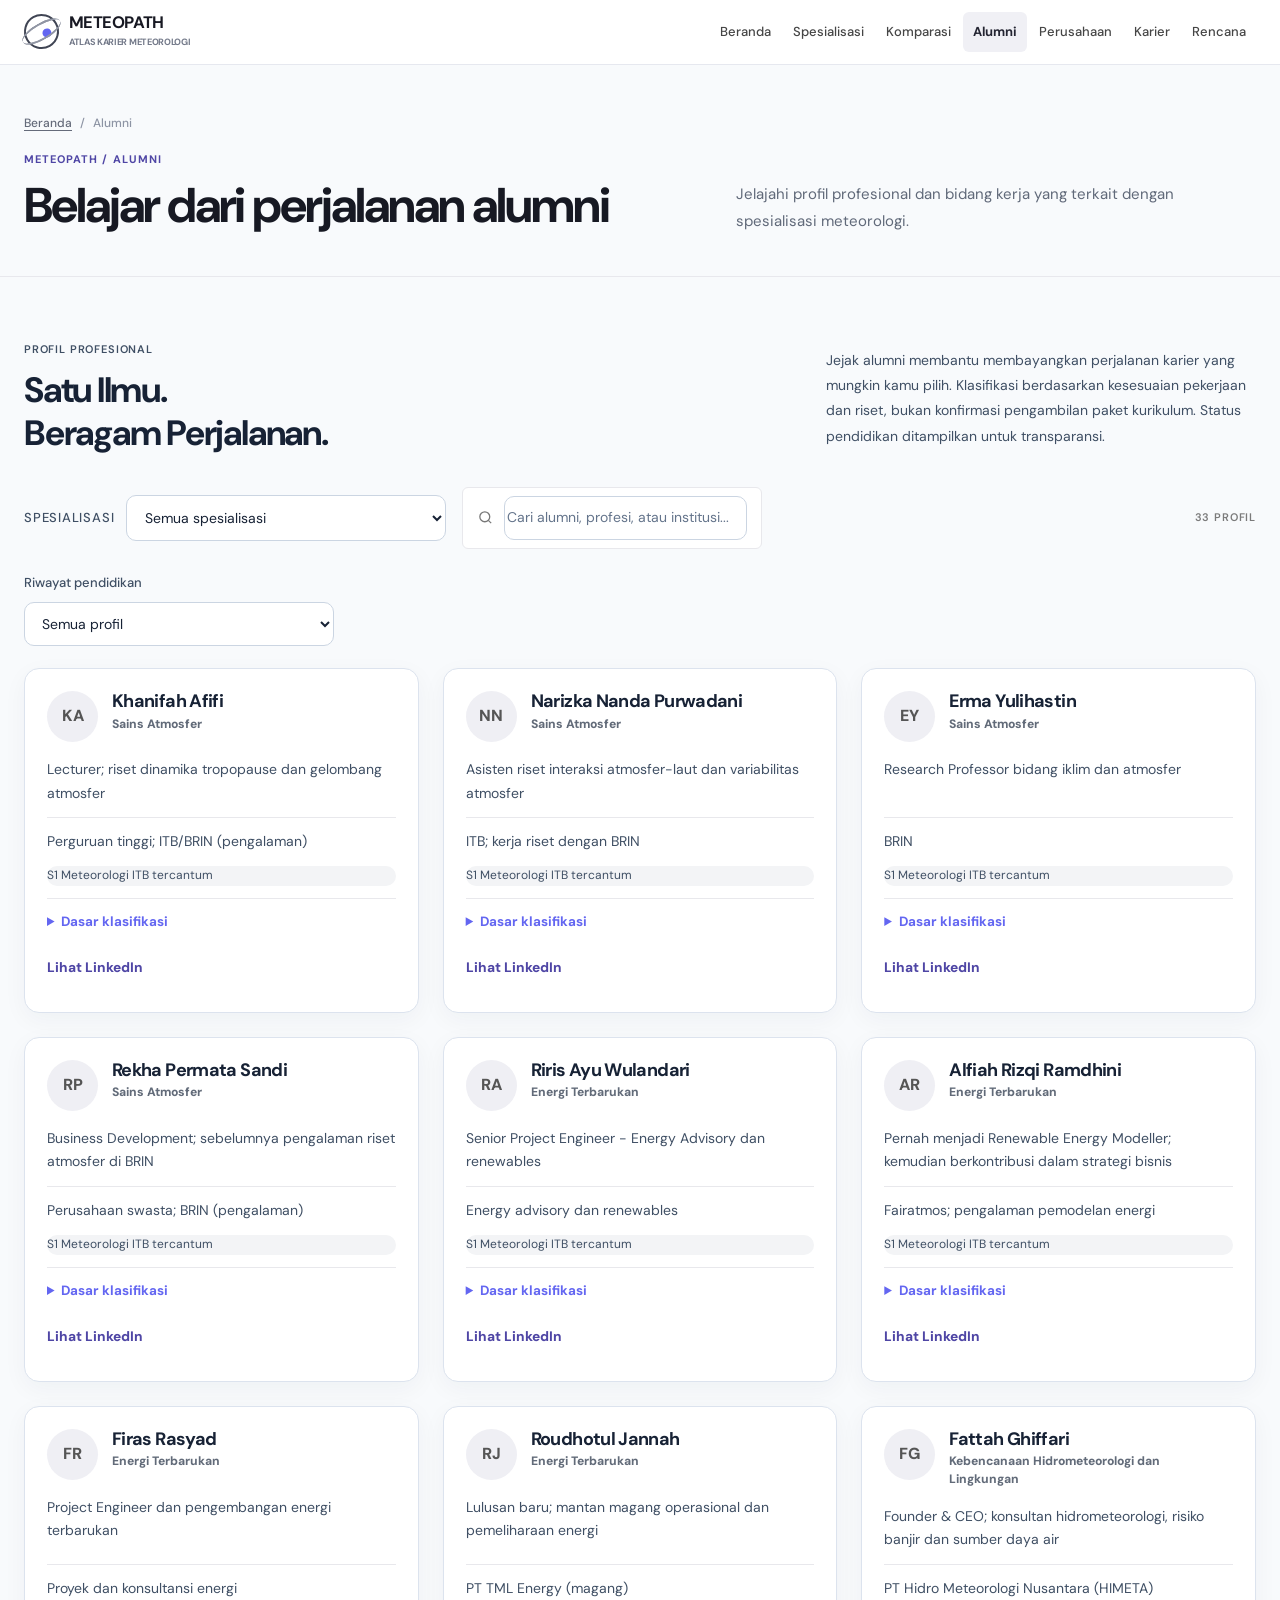
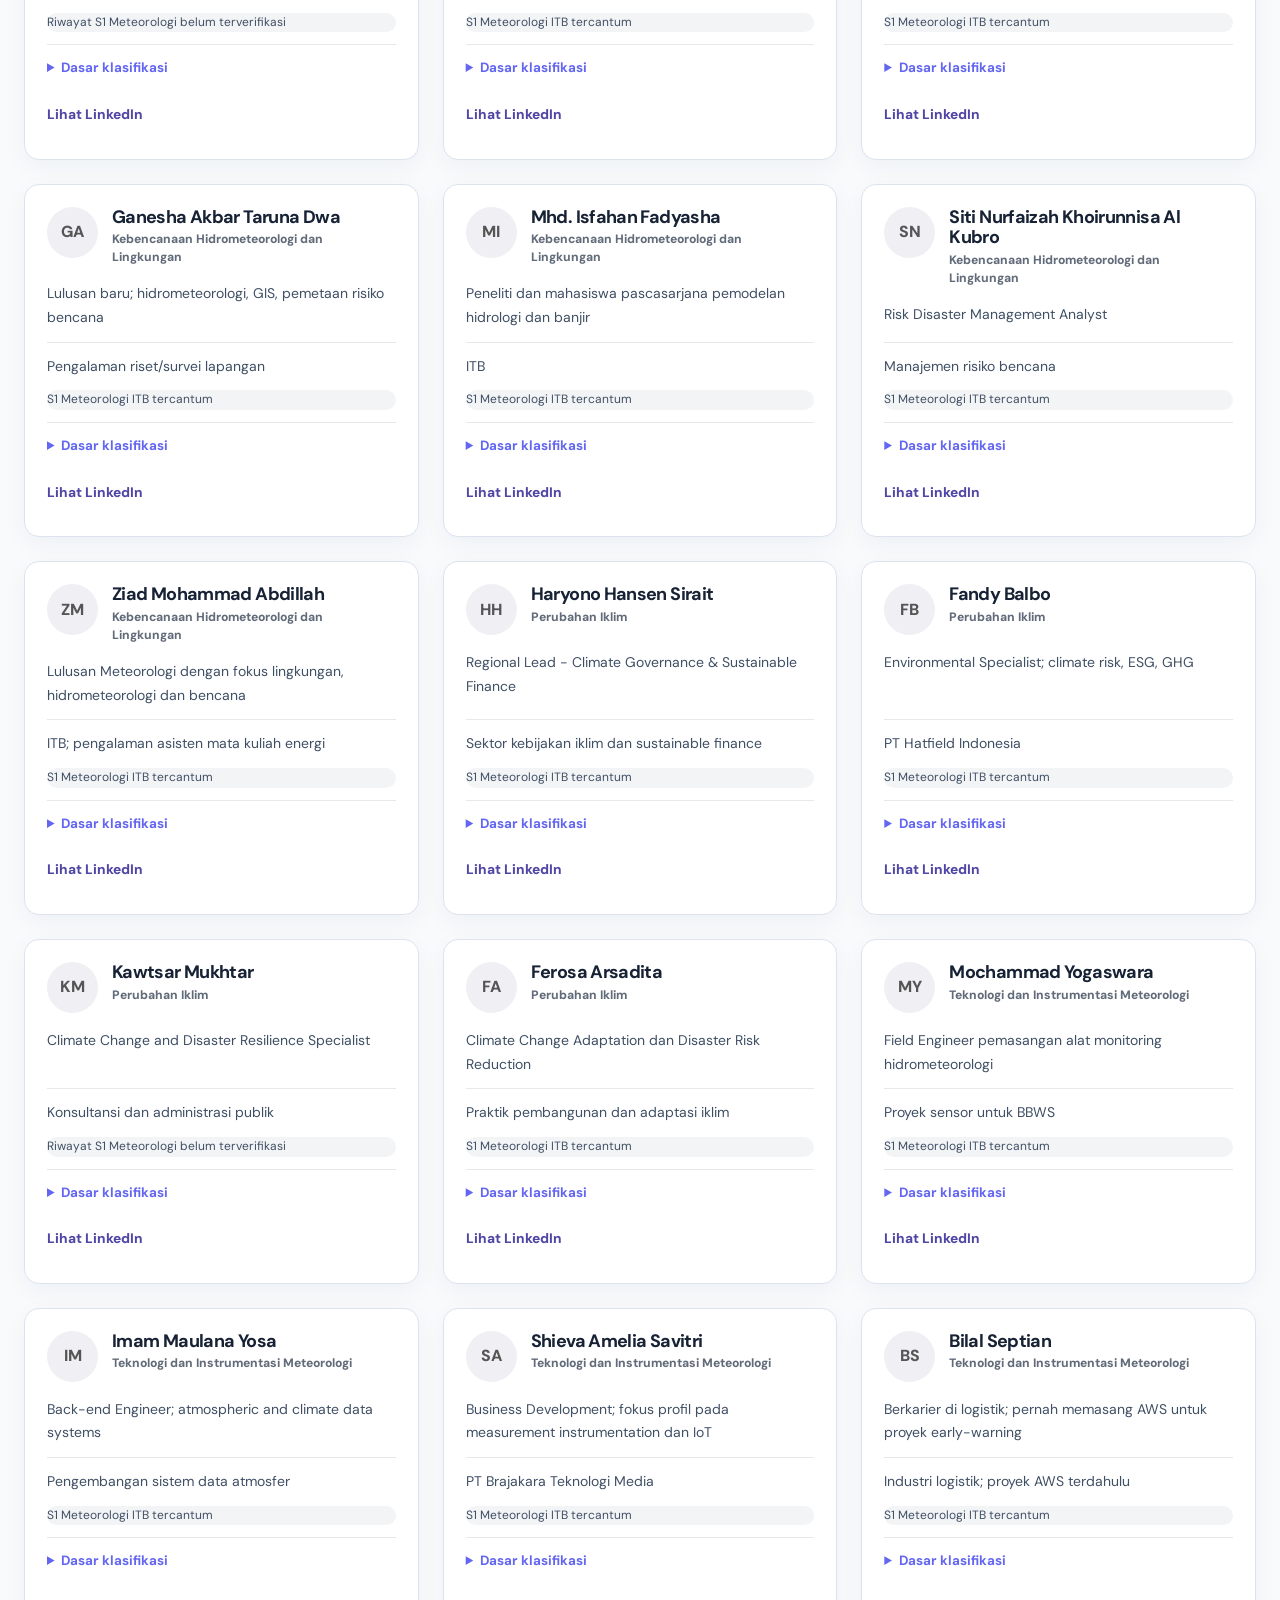
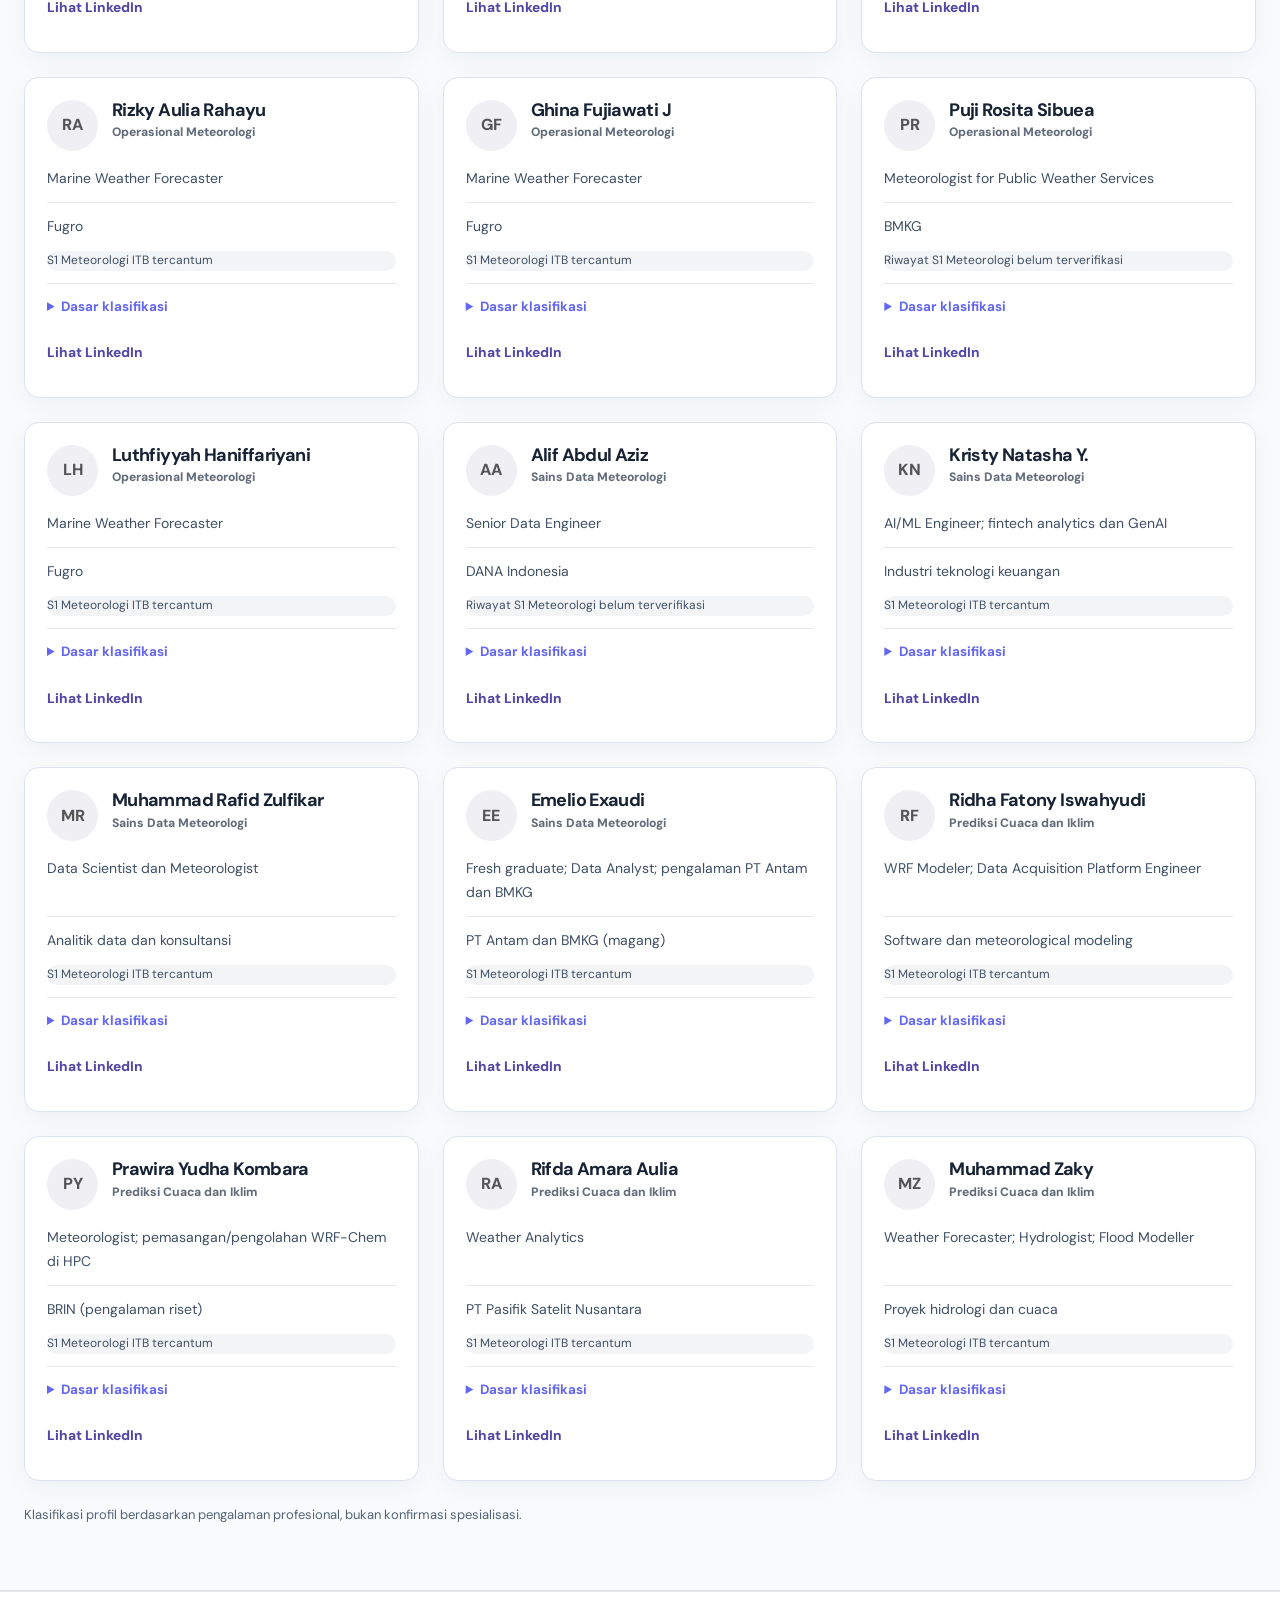
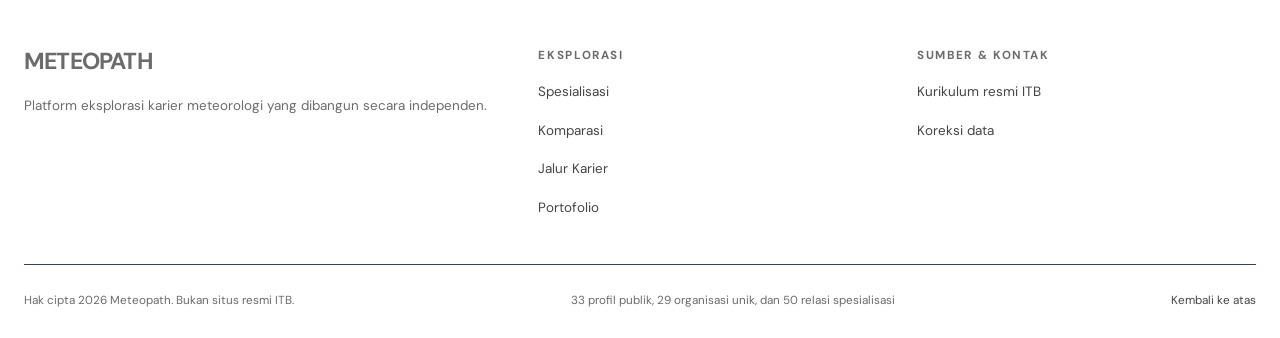
==== commit 30539ccc: "fix(ui): unify high-contrast light cards, readable typography, and responsive design across pages" ====
--- a/alumni.html
+++ b/alumni.html
@@ -1 +1,2 @@
-<!doctype html> <html lang="id"> <head> <meta charset="utf-8"> <meta name="viewport" content="width=device-width, initial-scale=1"> <meta name="theme-color" content="#FAFAFA"> <meta name="description" content="Jelajahi profil profesional dan bidang kerja yang terkait dengan spesialisasi meteorologi."> <link rel="canonical" href="https://zeezieprog.github.io/Meteopath/alumni.html"> <meta property="og:type" content="website"><meta property="og:locale" content="id_ID"> <meta property="og:title" content="Meteopath: Eksplorasi Karier Meteorologi ITB"> <meta property="og:description" content="Eksplorasi spesialisasi, alumni, bidang industri, dan rencana karier meteorologi."> <meta property="og:url" content="https://zeezieprog.github.io/Meteopath/"> <meta name="twitter:card" content="summary"><link rel="icon" type="image/svg+xml" href="favicon.svg"> <title>Alumni | METEOPATH — Atlas Karier Meteorologi</title> <link rel="preconnect" href="https://fonts.googleapis.com"> <link rel="preconnect" href="https://fonts.gstatic.com" crossorigin> <link href="https://fonts.googleapis.com/css2?family=DM+Sans:wght@400;500;700&family=JetBrains+Mono:wght@400;500&display=swap" rel="stylesheet"> <link rel="stylesheet" href="style.css?v=6"> <link rel="stylesheet" href="mobile-stability-v7.css"> <link rel="stylesheet" href="https://api.fontshare.com/v2/css?f[]=general-sans@400,500,700&display=swap"> <link rel="stylesheet" href="genesis-editorial-v1.css"> <link rel="stylesheet" href="compact-white-grid-v1.css"> <link rel="stylesheet" href="readability-fix-v2.css"> <link rel="stylesheet" href="comparison-contrast-v3.css"> <link rel="stylesheet" href="site-pages-v1.css?v=2"> <link rel="stylesheet" href="accessibility-compare-v4.css"> <link rel="stylesheet" href="specialization-field-cards-v1.css"> <link rel="stylesheet" href="meteopath-fields-fallback-v2.css">  <script src="data.js" defer></script> <script src="curriculum.js" defer></script> <script src="meteopath-fields-v2-20261118.js" defer></script><script src="meteopath-enhancements-v2-20261118.js" defer></script> <script src="site-pages-v1.js" defer></script>  </head> <body data-page="alumni"> <a class="skip-link" href="#alumni">Lewati navigasi ke konten</a> <div id="readingProgress" class="reading-progress" aria-hidden="true"></div> <header class="site-header" id="top"> <div class="wrap nav-inner"> <a href="index.html" class="brand" aria-label="METEOPATH kembali ke beranda"><span class="brand-orbit" aria-hidden="true"><span></span></span><span class="brand-name">METEO<span>PATH</span><small>ATLAS KARIER METEOROLOGI</small></span></a> <button class="mobile-toggle" id="mobileToggle" type="button" aria-controls="navMenu" aria-expanded="false" aria-label="Buka menu navigasi"><span></span><span></span><span></span></button> <nav class="nav" id="navMenu" aria-label="Navigasi utama"><a href="index.html">Beranda</a><a href="spesialisasi.html">Spesialisasi</a><a href="bandingkan.html">Komparasi</a><a href="alumni.html" aria-current="page">Alumni</a><a href="perusahaan.html">Perusahaan</a><a href="karier.html">Karier</a><a href="rencana.html">Rencana</a></nav> </div> </header> <main><section class="page-intro" aria-label="Pengantar halaman Alumni"><div class="wrap"><div class="page-breadcrumb"><a href="index.html">Beranda</a><span>/</span><span>Alumni</span></div><div class="page-title-row"><div><span class="page-overline">METEOPATH / ALUMNI</span><h1>Belajar dari perjalanan alumni</h1></div><p>Jelajahi profil profesional dan bidang kerja yang terkait dengan spesialisasi meteorologi.</p></div></div></section> <section class="hero section-dark" aria-labelledby="heroTitle"> <div class="hero-aura hero-aura-one" aria-hidden="true"></div><div class="hero-aura hero-aura-two" aria-hidden="true"></div> <div class="wrap hero-layout"> <div class="hero-copy reveal-on-load"> <p class="kicker light-kicker"><span class="status-dot"></span> PANDUAN KARIER METEOROLOGI</p> <h1 id="heroTitle">Temukan Arah Kariermu<br><span class="serif-accent">di Dunia Meteorologi.</span></h1> <p class="hero-desc">Delapan spesialisasi, beragam peluang. Pahami bidang ilmu dan keterampilan yang dibutuhkan, kenali perjalanan alumni, serta temukan organisasi dan proyek yang relevan dengan tujuanmu.</p> <div class="hero-actions"><a class="btn btn-coral" href="spesialisasi.html#spesialisasi">Mulai eksplorasi</a><a class="text-action" href="bandingkan.html#bandingkan">Lihat komparasi</a></div> <div class="hero-trust"><span class="trust-rule"></span><p>Kurikulum 2024, referensi publik, bukan situs resmi ITB</p></div> </div> </div> <div class="wrap hero-foot"><span>THE FUTURE IS INTERDISCIPLINARY</span><a href="index.html#ringkasan">SCROLL TO EXPLORE</a></div> </section> <section class="overview-bar" id="ringkasan"> <div class="wrap stats-grid" id="statsGrid" aria-label="Ringkasan data website"></div> </section> <section class="intro-section section-light" id="spesialisasi"> <div class="wrap"> <div class="section-heading reveal"><div><p class="kicker dark-kicker">JELAJAHI SPESIALISASI</p><h2>Delapan Spesialisasi.<br><em>Beragam Masa Depan.</em></h2></div><p class="section-aside">Tidak semua mahasiswa Meteorologi harus memilih arah karier yang sama. Mulai dari minatmu, lihat apa yang dipelajari, kemudian telusuri orang dan organisasinya.</p></div> <div class="explore-controls reveal"><div class="filter-pills" id="categoryFilters" aria-label="Filter kategori spesialisasi"></div><label class="search-field"><svg viewBox="0 0 24 24" aria-hidden="true"><circle cx="11" cy="11" r="7"></circle><path d="m16 16 4 4"></path></svg><input type="search" id="specSearch" placeholder="Cari spesialisasi, skill, atau mata kuliah..." aria-label="Cari spesialisasi"></label></div> <div class="cards-count" id="specCount"></div> <div class="spec-grid" id="specGrid"></div> <p class="section-small-print">Klasifikasi kategori di atas bersifat editorial. Nama paket dan mata kuliah mengacu pada <a href="https://meteo.itb.ac.id/?lang=id&amp;page_id=2621" target="_blank" rel="noopener noreferrer">skema resmi Meteorologi ITB 2024 </a>.</p> </div> </section> <section class="compare-section section-dark" id="bandingkan"> <div class="wrap"><div class="section-heading on-dark reveal"><div><p class="kicker light-kicker">KOMPARASI SPESIALISASI</p><h2>Pahami Perbedaannya<br><em>Menentukan Arah.</em></h2></div><p class="section-aside">Pilih dua sampai tiga spesialisasi, lalu lihat perbedaan mata kuliah, pekerjaan, skill, dan portofolio.</p></div> <div class="compare-shell"><h3>Pilih dua atau tiga spesialisasi</h3><p>Perbandingan ini tidak membuat peringkat “terbaik”.</p><div class="compare-options" id="compareOptions"></div><div class="compare-scroller" id="compareResult" aria-live="polite"></div></div></div></section> <section class="detail-section section-dark" id="detail"> <div class="wrap"> <div class="section-heading on-dark reveal"><div><p class="kicker light-kicker">DETAIL SPESIALISASI</p><h2>Kenali Bidangnya.<br><em>Bangun Keahliannya.</em></h2></div><p class="section-aside">Pilih spesialisasi untuk melihat aktivitas kerja, daftar lengkap mata kuliah, kemampuan yang perlu disiapkan, serta alumni dan perusahaan yang relevan.</p></div> <div class="detail-shell reveal"> <aside class="detail-sidebar"> <span class="detail-label">NOW EXPLORING</span> <div id="detailHeroMini" class="detail-mini-mark" aria-hidden="true"></div> <h3 id="detailName">Sains Atmosfer</h3> <p id="detailShort">Mengenal proses atmosfer dari data dan riset.</p> <div id="detailFacts" class="detail-facts"></div> <div class="detail-jump-label">PINDAH SPESIALISASI</div> <select id="detailPicker" aria-label="Pilih spesialisasi lain"></select> </aside> <div class="detail-content"> <div class="detail-tabbar" role="tablist" id="detailTabs" aria-label="Bagian detail spesialisasi"> <button type="button" class="detail-tab active" data-tab="overview" role="tab" aria-selected="true">Gambaran</button> <button type="button" class="detail-tab" data-tab="courses" role="tab" aria-selected="false">Mata kuliah <span id="courseCountBadge"></span></button> <button type="button" class="detail-tab" data-tab="skills" role="tab" aria-selected="false">Skills &amp; karier</button> <button type="button" class="detail-tab" data-tab="alumni" role="tab" aria-selected="false">Alumni</button> <button type="button" class="detail-tab" data-tab="companies" role="tab" aria-selected="false">Perusahaan</button> </div> <div id="detailBody" class="detail-body" role="tabpanel" aria-live="polite"></div> </div> </div> </div> </section> <section class="career-section section-light" id="karier"><div class="wrap"> <div class="section-heading reveal"><div><p class="kicker dark-kicker">JALUR KARIER</p><h2>Dari Perkuliahan<br><em>ke Dunia Kerja.</em></h2></div><p class="section-aside">Gambaran perkembangan keahlian dan contoh peran profesional, bukan jalur promosi yang pasti.</p></div> <div class="career-explorer"><label class="field-label" for="careerTrack">Pilih spesialisasi<select id="careerTrack"></select></label><div id="careerResult" aria-live="polite"></div></div></div></section> <section class="project-section section-dark" id="proyek"><div class="wrap"> <div class="section-heading on-dark reveal"><div><p class="kicker light-kicker">PROYEK PORTOFOLIO</p><h2>Belajar Lewat<br><em>Proyek Nyata.</em></h2></div><p class="section-aside">Pilih proyek sesuai minat dan tingkat kesulitan. Setiap proyek punya hasil akhir dan langkah praktik.</p></div> <div class="project-filters"><label class="field-label" for="projectTrack">Spesialisasi<select id="projectTrack"></select></label><label class="field-label" for="projectLevel">Tingkat<select id="projectLevel"><option value="all">Semua tingkat</option><option>Pemula</option><option>Menengah</option><option>Lanjutan</option></select></label><span class="results-label" id="projectCount" aria-live="polite"></span></div><div id="projectGrid" class="projects-grid"></div></div></section> <section class="alumni-section section-light" id="alumni"> <div class="wrap"> <div class="section-heading reveal"><div><p class="kicker dark-kicker">PROFIL PROFESIONAL</p><h2>Satu Ilmu.<br><em>Beragam Perjalanan.</em></h2></div><p class="section-aside">Jejak alumni membantu membayangkan perjalanan karier yang mungkin kamu pilih. Klasifikasi berdasarkan kesesuaian pekerjaan dan riset, bukan konfirmasi pengambilan paket kurikulum. Status pendidikan ditampilkan untuk transparansi.</p></div> <div class="directory-controls reveal"><label class="select-label">SPESIALISASI <select id="alumniFilter" aria-label="Filter alumni berdasarkan spesialisasi"></select></label><label class="search-field"><svg viewBox="0 0 24 24" aria-hidden="true"><circle cx="11" cy="11" r="7"></circle><path d="m16 16 4 4"></path></svg><input id="alumniSearch" type="search" placeholder="Cari alumni, profesi, atau institusi..." aria-label="Cari alumni"></label><span id="alumniResults" class="results-label"></span></div> <div class="advanced-filters" aria-label="Filter tambahan profil"> <label class="field-label" for="alumniDegreeFilter">Riwayat pendidikan<select id="alumniDegreeFilter"><option value="all">Semua profil</option><option value="s1">S1 Meteorologi ITB tercantum</option><option value="unknown">S1 Meteorologi belum terverifikasi</option></select></label> </div><div id="alumniGrid" class="people-grid"></div><p class="data-note">Klasifikasi profil berdasarkan pengalaman profesional, bukan konfirmasi spesialisasi. </p> </div> </section> <section class="company-section section-dark" id="perusahaan"> <div class="wrap"> <div class="section-heading on-dark reveal"><div><p class="kicker light-kicker">DIREKTORI ORGANISASI</p><h2>Kenali Industri<br><em>yang Relevan.</em></h2></div><p class="section-aside">Telusuri instansi, perusahaan, dan sektor yang berhubungan dengan delapan bidang. Satu organisasi dapat terkait beberapa bidang. Entri bukan jaminan sedang merekrut atau menerima lulusan Meteorologi.</p></div> <div class="company-spotlight reveal"><div class="company-spotlight-art" aria-hidden="true"><div class="company-spotlight-lines"></div><span class="industry-label">INDUSTRY CONNECTIONS</span><strong>29</strong><small>ORGANISASI DAN SPESIALISASI</small></div><div class="company-spotlight-copy"><span class="eyebrow-pill">FIELD TO INDUSTRY</span><h3>Hubungkan ilmu<br>dengan dunia kerja.</h3><p>Kenali contoh posisi, kemampuan yang dicari, dan tautan bukti relevansi. Cocok untuk merancang magang, portofolio, atau eksplorasi profesional.</p></div></div> <div class="directory-controls dark-controls reveal"><label class="select-label">SPESIALISASI <select id="companyFilter" aria-label="Filter perusahaan berdasarkan spesialisasi"></select></label><label class="search-field"><svg viewBox="0 0 24 24" aria-hidden="true"><circle cx="11" cy="11" r="7"></circle><path d="m16 16 4 4"></path></svg><input id="companySearch" type="search" placeholder="Cari organisasi, skill, atau posisi..." aria-label="Cari company"></label><span id="companyResults" class="results-label"></span></div> <div class="advanced-filters" aria-label="Filter tambahan organisasi"> <label class="field-label" for="companyTypeFilter">Jenis organisasi<select id="companyTypeFilter"><option value="all">Semua jenis</option></select></label> <label class="field-label" for="companyRegionFilter">Wilayah<select id="companyRegionFilter"><option value="all">Semua wilayah</option></select></label> <label class="field-label" for="companyEvidenceFilter">Bukti hubungan<select id="companyEvidenceFilter"><option value="all">Semua jenis bukti</option><option value="lowongan">Ada contoh lowongan terdokumentasi</option><option value="sektor">Relevansi sektor dan proyek</option></select></label> </div><div id="companyGrid" class="company-grid"></div><p class="data-note">29 organisasi unik, 50 hubungan lintas spesialisasi. Lowongan terdokumentasi belum tentu masih aktif. </p> </div> </section> <section class="roadmap-section section-light" id="roadmap"> <div class="wrap"><div class="section-heading reveal"><div><p class="kicker dark-kicker">PERSIAPAN KARIER</p><h2>Rencanakan Kariermu<br><em>Sejak Kuliah.</em></h2></div><p class="section-aside">Tidak harus mahir semuanya sebelum memilih. Tapi semakin banyak yang kamu coba, semakin jelas alasanmu memilih jalur tertentu.</p></div> <div class="journey-grid"> <article class="journey-card reveal"><span class="journey-number">01</span><span class="journey-time">SEKARANG</span><h3>Kenali pilihanmu</h3><p>Jelajahi setidaknya tiga spesialisasi. Baca mata kuliah dan cari alumni yang pekerjaannya paling dekat dengan minatmu.</p></article> <article class="journey-card reveal"><span class="journey-number">02</span><span class="journey-time">FOUNDATION</span><h3>Bangun fondasi</h3><p>Kuasai dasar Python, statistika, fisika atmosfer, QGIS, dan komunikasi ilmiah melalui latihan atau proyek sederhana.</p></article> <article class="journey-card reveal"><span class="journey-number">03</span><span class="journey-time">PORTFOLIO</span><h3>Buktikan skillmu</h3><p>Kerjakan satu proyek nyata seperti analisis hujan ekstrem, peta risiko banjir, AWS IoT, atau model prediksi cuaca.</p></article> <article class="journey-card reveal"><span class="journey-number">04</span><span class="journey-time">REAL EXPERIENCE</span><h3>Validasi di lapangan</h3><p>Ikuti riset, diskusi alumni, magang, atau proyek kolaboratif agar pilihanmu semakin berbasis pengalaman.</p></article> </div> </div> </section> <section class="planner-section section-dark" id="rencana"><div class="wrap"> <div class="section-heading on-dark reveal"><div><p class="kicker light-kicker">PERENCANA KARIER</p><h2>Susun Langkah<br><em>Kariermu Sendiri.</em></h2></div><p class="section-aside">Buat rencana eksploratif sesuai tahap kuliah dan skill yang sudah kamu pelajari. Disimpan di browser, tanpa akun.</p></div> <div class="planner-layout"><form class="planner-form" id="careerPlannerForm"> <label class="field-label" for="planTrack">Spesialisasi<select id="planTrack" required></select></label> <label class="field-label" for="planStage">Tahap pendidikan<select id="planStage"><option value="awal">Tahun awal kuliah</option><option value="menengah">Tahun menengah kuliah</option><option value="akhir">Menjelang lulus</option><option value="lulusan">Lulusan baru</option></select></label> <label class="field-label" for="planGoal">Target pekerjaan (opsional)<input id="planGoal" type="text" maxlength="100" placeholder="Contoh: Climate Risk Analyst"></label> <fieldset class="skill-fieldset"><legend>Skill yang sudah kamu pelajari</legend><div class="skill-checks" id="planSkills"></div></fieldset> <button type="submit" class="btn btn-coral">Buat rencana saya </button> </form><div id="planOutput" class="plan-output" aria-live="polite"><h3>Rencanamu dimulai di sini.</h3><p>Pilih bidang, tahap kuliah, dan kemampuanmu. Hasilnya dapat disalin atau diunduh.</p></div></div></div></section> <section class="closing-section section-dark"><div class="wrap closing-card reveal"><div><p class="kicker light-kicker">LANGKAH BERIKUTNYA</p><h2>Masa Depan Tak Harus<br><em>Ditentukan Hari Ini.</em></h2><p>Yang penting adalah mulai mengenal pilihanmu dan membangun keahlian sedikit demi sedikit.</p></div><a href="spesialisasi.html#spesialisasi" class="btn btn-coral">Jelajahi kembali</a></div></section>  </main> <footer class="footer section-dark"><div class="wrap footer-top"><div><strong class="footer-logo">METEO<span>PATH</span></strong><p>Platform eksplorasi karier meteorologi yang dibangun secara independen.</p></div><div><strong>EKSPLORASI</strong><a href="spesialisasi.html#spesialisasi">Spesialisasi </a><a href="bandingkan.html#bandingkan">Komparasi </a><a href="karier.html#karier">Jalur Karier </a><a href="karier.html#proyek">Portofolio </a></div><div><strong>SUMBER & KONTAK</strong><a href="https://meteo.itb.ac.id/?page_id=2621&amp;lang=id" target="_blank" rel="noopener noreferrer">Kurikulum resmi ITB </a><a href="https://github.com/zeezieprog/Meteopath/issues/new" target="_blank" rel="noopener noreferrer">Koreksi data </a></div></div><div class="wrap footer-bottom"><span>Hak cipta 2026 Meteopath. Bukan situs resmi ITB.</span><span>33 profil publik, 29 organisasi unik, dan 50 relasi spesialisasi</span><a href="index.html">Kembali ke atas </a></div></footer> </body> </html>
+<!doctype html> <html lang="id"> <head> <meta charset="utf-8"> <meta name="viewport" content="width=device-width, initial-scale=1"> <meta name="theme-color" content="#FAFAFA"> <meta name="description" content="Jelajahi profil profesional dan bidang kerja yang terkait dengan spesialisasi meteorologi."> <link rel="canonical" href="https://zeezieprog.github.io/Meteopath/alumni.html"> <meta property="og:type" content="website"><meta property="og:locale" content="id_ID"> <meta property="og:title" content="Meteopath: Eksplorasi Karier Meteorologi ITB"> <meta property="og:description" content="Eksplorasi spesialisasi, alumni, bidang industri, dan rencana karier meteorologi."> <meta property="og:url" content="https://zeezieprog.github.io/Meteopath/"> <meta name="twitter:card" content="summary"><link rel="icon" type="image/svg+xml" href="favicon.svg"> <title>Alumni | METEOPATH — Atlas Karier Meteorologi</title> <link rel="preconnect" href="https://fonts.googleapis.com"> <link rel="preconnect" href="https://fonts.gstatic.com" crossorigin> <link href="https://fonts.googleapis.com/css2?family=DM+Sans:wght@400;500;700&family=JetBrains+Mono:wght@400;500&display=swap" rel="stylesheet"> <link rel="stylesheet" href="style.css?v=6"> <link rel="stylesheet" href="mobile-stability-v7.css"> <link rel="stylesheet" href="https://api.fontshare.com/v2/css?f[]=general-sans@400,500,700&display=swap"> <link rel="stylesheet" href="genesis-editorial-v1.css"> <link rel="stylesheet" href="compact-white-grid-v1.css"> <link rel="stylesheet" href="readability-fix-v2.css"> <link rel="stylesheet" href="comparison-contrast-v3.css"> <link rel="stylesheet" href="site-pages-v1.css?v=2"> <link rel="stylesheet" href="accessibility-compare-v4.css"> <link rel="stylesheet" href="specialization-field-cards-v1.css"> <link rel="stylesheet" href="meteopath-fields-fallback-v2.css">  <script src="data.js" defer></script> <script src="curriculum.js" defer></script> <script src="meteopath-fields-v2-20261118.js" defer></script><script src="meteopath-enhancements-v2-20261118.js" defer></script> <script src="site-pages-v1.js" defer></script>  <link rel="stylesheet" href="contrast-unified-v9.css?v=9">
+</head> <body data-page="alumni"> <a class="skip-link" href="#alumni">Lewati navigasi ke konten</a> <div id="readingProgress" class="reading-progress" aria-hidden="true"></div> <header class="site-header" id="top"> <div class="wrap nav-inner"> <a href="index.html" class="brand" aria-label="METEOPATH kembali ke beranda"><span class="brand-orbit" aria-hidden="true"><span></span></span><span class="brand-name">METEO<span>PATH</span><small>ATLAS KARIER METEOROLOGI</small></span></a> <button class="mobile-toggle" id="mobileToggle" type="button" aria-controls="navMenu" aria-expanded="false" aria-label="Buka menu navigasi"><span></span><span></span><span></span></button> <nav class="nav" id="navMenu" aria-label="Navigasi utama"><a href="index.html">Beranda</a><a href="spesialisasi.html">Spesialisasi</a><a href="bandingkan.html">Komparasi</a><a href="alumni.html" aria-current="page">Alumni</a><a href="perusahaan.html">Perusahaan</a><a href="karier.html">Karier</a><a href="rencana.html">Rencana</a></nav> </div> </header> <main><section class="page-intro" aria-label="Pengantar halaman Alumni"><div class="wrap"><div class="page-breadcrumb"><a href="index.html">Beranda</a><span>/</span><span>Alumni</span></div><div class="page-title-row"><div><span class="page-overline">METEOPATH / ALUMNI</span><h1>Belajar dari perjalanan alumni</h1></div><p>Jelajahi profil profesional dan bidang kerja yang terkait dengan spesialisasi meteorologi.</p></div></div></section> <section class="hero section-dark" aria-labelledby="heroTitle"> <div class="hero-aura hero-aura-one" aria-hidden="true"></div><div class="hero-aura hero-aura-two" aria-hidden="true"></div> <div class="wrap hero-layout"> <div class="hero-copy reveal-on-load"> <p class="kicker light-kicker"><span class="status-dot"></span> PANDUAN KARIER METEOROLOGI</p> <h1 id="heroTitle">Temukan Arah Kariermu<br><span class="serif-accent">di Dunia Meteorologi.</span></h1> <p class="hero-desc">Delapan spesialisasi, beragam peluang. Pahami bidang ilmu dan keterampilan yang dibutuhkan, kenali perjalanan alumni, serta temukan organisasi dan proyek yang relevan dengan tujuanmu.</p> <div class="hero-actions"><a class="btn btn-coral" href="spesialisasi.html#spesialisasi">Mulai eksplorasi</a><a class="text-action" href="bandingkan.html#bandingkan">Lihat komparasi</a></div> <div class="hero-trust"><span class="trust-rule"></span><p>Kurikulum 2024, referensi publik, bukan situs resmi ITB</p></div> </div> </div> <div class="wrap hero-foot"><span>THE FUTURE IS INTERDISCIPLINARY</span><a href="index.html#ringkasan">SCROLL TO EXPLORE</a></div> </section> <section class="overview-bar" id="ringkasan"> <div class="wrap stats-grid" id="statsGrid" aria-label="Ringkasan data website"></div> </section> <section class="intro-section section-light" id="spesialisasi"> <div class="wrap"> <div class="section-heading reveal"><div><p class="kicker dark-kicker">JELAJAHI SPESIALISASI</p><h2>Delapan Spesialisasi.<br><em>Beragam Masa Depan.</em></h2></div><p class="section-aside">Tidak semua mahasiswa Meteorologi harus memilih arah karier yang sama. Mulai dari minatmu, lihat apa yang dipelajari, kemudian telusuri orang dan organisasinya.</p></div> <div class="explore-controls reveal"><div class="filter-pills" id="categoryFilters" aria-label="Filter kategori spesialisasi"></div><label class="search-field"><svg viewBox="0 0 24 24" aria-hidden="true"><circle cx="11" cy="11" r="7"></circle><path d="m16 16 4 4"></path></svg><input type="search" id="specSearch" placeholder="Cari spesialisasi, skill, atau mata kuliah..." aria-label="Cari spesialisasi"></label></div> <div class="cards-count" id="specCount"></div> <div class="spec-grid" id="specGrid"></div> <p class="section-small-print">Klasifikasi kategori di atas bersifat editorial. Nama paket dan mata kuliah mengacu pada <a href="https://meteo.itb.ac.id/?lang=id&amp;page_id=2621" target="_blank" rel="noopener noreferrer">skema resmi Meteorologi ITB 2024 </a>.</p> </div> </section> <section class="compare-section section-dark" id="bandingkan"> <div class="wrap"><div class="section-heading on-dark reveal"><div><p class="kicker light-kicker">KOMPARASI SPESIALISASI</p><h2>Pahami Perbedaannya<br><em>Menentukan Arah.</em></h2></div><p class="section-aside">Pilih dua sampai tiga spesialisasi, lalu lihat perbedaan mata kuliah, pekerjaan, skill, dan portofolio.</p></div> <div class="compare-shell"><h3>Pilih dua atau tiga spesialisasi</h3><p>Perbandingan ini tidak membuat peringkat “terbaik”.</p><div class="compare-options" id="compareOptions"></div><div class="compare-scroller" id="compareResult" aria-live="polite"></div></div></div></section> <section class="detail-section section-dark" id="detail"> <div class="wrap"> <div class="section-heading on-dark reveal"><div><p class="kicker light-kicker">DETAIL SPESIALISASI</p><h2>Kenali Bidangnya.<br><em>Bangun Keahliannya.</em></h2></div><p class="section-aside">Pilih spesialisasi untuk melihat aktivitas kerja, daftar lengkap mata kuliah, kemampuan yang perlu disiapkan, serta alumni dan perusahaan yang relevan.</p></div> <div class="detail-shell reveal"> <aside class="detail-sidebar"> <span class="detail-label">NOW EXPLORING</span> <div id="detailHeroMini" class="detail-mini-mark" aria-hidden="true"></div> <h3 id="detailName">Sains Atmosfer</h3> <p id="detailShort">Mengenal proses atmosfer dari data dan riset.</p> <div id="detailFacts" class="detail-facts"></div> <div class="detail-jump-label">PINDAH SPESIALISASI</div> <select id="detailPicker" aria-label="Pilih spesialisasi lain"></select> </aside> <div class="detail-content"> <div class="detail-tabbar" role="tablist" id="detailTabs" aria-label="Bagian detail spesialisasi"> <button type="button" class="detail-tab active" data-tab="overview" role="tab" aria-selected="true">Gambaran</button> <button type="button" class="detail-tab" data-tab="courses" role="tab" aria-selected="false">Mata kuliah <span id="courseCountBadge"></span></button> <button type="button" class="detail-tab" data-tab="skills" role="tab" aria-selected="false">Skills &amp; karier</button> <button type="button" class="detail-tab" data-tab="alumni" role="tab" aria-selected="false">Alumni</button> <button type="button" class="detail-tab" data-tab="companies" role="tab" aria-selected="false">Perusahaan</button> </div> <div id="detailBody" class="detail-body" role="tabpanel" aria-live="polite"></div> </div> </div> </div> </section> <section class="career-section section-light" id="karier"><div class="wrap"> <div class="section-heading reveal"><div><p class="kicker dark-kicker">JALUR KARIER</p><h2>Dari Perkuliahan<br><em>ke Dunia Kerja.</em></h2></div><p class="section-aside">Gambaran perkembangan keahlian dan contoh peran profesional, bukan jalur promosi yang pasti.</p></div> <div class="career-explorer"><label class="field-label" for="careerTrack">Pilih spesialisasi<select id="careerTrack"></select></label><div id="careerResult" aria-live="polite"></div></div></div></section> <section class="project-section section-dark" id="proyek"><div class="wrap"> <div class="section-heading on-dark reveal"><div><p class="kicker light-kicker">PROYEK PORTOFOLIO</p><h2>Belajar Lewat<br><em>Proyek Nyata.</em></h2></div><p class="section-aside">Pilih proyek sesuai minat dan tingkat kesulitan. Setiap proyek punya hasil akhir dan langkah praktik.</p></div> <div class="project-filters"><label class="field-label" for="projectTrack">Spesialisasi<select id="projectTrack"></select></label><label class="field-label" for="projectLevel">Tingkat<select id="projectLevel"><option value="all">Semua tingkat</option><option>Pemula</option><option>Menengah</option><option>Lanjutan</option></select></label><span class="results-label" id="projectCount" aria-live="polite"></span></div><div id="projectGrid" class="projects-grid"></div></div></section> <section class="alumni-section section-light" id="alumni"> <div class="wrap"> <div class="section-heading reveal"><div><p class="kicker dark-kicker">PROFIL PROFESIONAL</p><h2>Satu Ilmu.<br><em>Beragam Perjalanan.</em></h2></div><p class="section-aside">Jejak alumni membantu membayangkan perjalanan karier yang mungkin kamu pilih. Klasifikasi berdasarkan kesesuaian pekerjaan dan riset, bukan konfirmasi pengambilan paket kurikulum. Status pendidikan ditampilkan untuk transparansi.</p></div> <div class="directory-controls reveal"><label class="select-label">SPESIALISASI <select id="alumniFilter" aria-label="Filter alumni berdasarkan spesialisasi"></select></label><label class="search-field"><svg viewBox="0 0 24 24" aria-hidden="true"><circle cx="11" cy="11" r="7"></circle><path d="m16 16 4 4"></path></svg><input id="alumniSearch" type="search" placeholder="Cari alumni, profesi, atau institusi..." aria-label="Cari alumni"></label><span id="alumniResults" class="results-label"></span></div> <div class="advanced-filters" aria-label="Filter tambahan profil"> <label class="field-label" for="alumniDegreeFilter">Riwayat pendidikan<select id="alumniDegreeFilter"><option value="all">Semua profil</option><option value="s1">S1 Meteorologi ITB tercantum</option><option value="unknown">S1 Meteorologi belum terverifikasi</option></select></label> </div><div id="alumniGrid" class="people-grid"></div><p class="data-note">Klasifikasi profil berdasarkan pengalaman profesional, bukan konfirmasi spesialisasi. </p> </div> </section> <section class="company-section section-dark" id="perusahaan"> <div class="wrap"> <div class="section-heading on-dark reveal"><div><p class="kicker light-kicker">DIREKTORI ORGANISASI</p><h2>Kenali Industri<br><em>yang Relevan.</em></h2></div><p class="section-aside">Telusuri instansi, perusahaan, dan sektor yang berhubungan dengan delapan bidang. Satu organisasi dapat terkait beberapa bidang. Entri bukan jaminan sedang merekrut atau menerima lulusan Meteorologi.</p></div> <div class="company-spotlight reveal"><div class="company-spotlight-art" aria-hidden="true"><div class="company-spotlight-lines"></div><span class="industry-label">INDUSTRY CONNECTIONS</span><strong>29</strong><small>ORGANISASI DAN SPESIALISASI</small></div><div class="company-spotlight-copy"><span class="eyebrow-pill">FIELD TO INDUSTRY</span><h3>Hubungkan ilmu<br>dengan dunia kerja.</h3><p>Kenali contoh posisi, kemampuan yang dicari, dan tautan bukti relevansi. Cocok untuk merancang magang, portofolio, atau eksplorasi profesional.</p></div></div> <div class="directory-controls dark-controls reveal"><label class="select-label">SPESIALISASI <select id="companyFilter" aria-label="Filter perusahaan berdasarkan spesialisasi"></select></label><label class="search-field"><svg viewBox="0 0 24 24" aria-hidden="true"><circle cx="11" cy="11" r="7"></circle><path d="m16 16 4 4"></path></svg><input id="companySearch" type="search" placeholder="Cari organisasi, skill, atau posisi..." aria-label="Cari company"></label><span id="companyResults" class="results-label"></span></div> <div class="advanced-filters" aria-label="Filter tambahan organisasi"> <label class="field-label" for="companyTypeFilter">Jenis organisasi<select id="companyTypeFilter"><option value="all">Semua jenis</option></select></label> <label class="field-label" for="companyRegionFilter">Wilayah<select id="companyRegionFilter"><option value="all">Semua wilayah</option></select></label> <label class="field-label" for="companyEvidenceFilter">Bukti hubungan<select id="companyEvidenceFilter"><option value="all">Semua jenis bukti</option><option value="lowongan">Ada contoh lowongan terdokumentasi</option><option value="sektor">Relevansi sektor dan proyek</option></select></label> </div><div id="companyGrid" class="company-grid"></div><p class="data-note">29 organisasi unik, 50 hubungan lintas spesialisasi. Lowongan terdokumentasi belum tentu masih aktif. </p> </div> </section> <section class="roadmap-section section-light" id="roadmap"> <div class="wrap"><div class="section-heading reveal"><div><p class="kicker dark-kicker">PERSIAPAN KARIER</p><h2>Rencanakan Kariermu<br><em>Sejak Kuliah.</em></h2></div><p class="section-aside">Tidak harus mahir semuanya sebelum memilih. Tapi semakin banyak yang kamu coba, semakin jelas alasanmu memilih jalur tertentu.</p></div> <div class="journey-grid"> <article class="journey-card reveal"><span class="journey-number">01</span><span class="journey-time">SEKARANG</span><h3>Kenali pilihanmu</h3><p>Jelajahi setidaknya tiga spesialisasi. Baca mata kuliah dan cari alumni yang pekerjaannya paling dekat dengan minatmu.</p></article> <article class="journey-card reveal"><span class="journey-number">02</span><span class="journey-time">FOUNDATION</span><h3>Bangun fondasi</h3><p>Kuasai dasar Python, statistika, fisika atmosfer, QGIS, dan komunikasi ilmiah melalui latihan atau proyek sederhana.</p></article> <article class="journey-card reveal"><span class="journey-number">03</span><span class="journey-time">PORTFOLIO</span><h3>Buktikan skillmu</h3><p>Kerjakan satu proyek nyata seperti analisis hujan ekstrem, peta risiko banjir, AWS IoT, atau model prediksi cuaca.</p></article> <article class="journey-card reveal"><span class="journey-number">04</span><span class="journey-time">REAL EXPERIENCE</span><h3>Validasi di lapangan</h3><p>Ikuti riset, diskusi alumni, magang, atau proyek kolaboratif agar pilihanmu semakin berbasis pengalaman.</p></article> </div> </div> </section> <section class="planner-section section-dark" id="rencana"><div class="wrap"> <div class="section-heading on-dark reveal"><div><p class="kicker light-kicker">PERENCANA KARIER</p><h2>Susun Langkah<br><em>Kariermu Sendiri.</em></h2></div><p class="section-aside">Buat rencana eksploratif sesuai tahap kuliah dan skill yang sudah kamu pelajari. Disimpan di browser, tanpa akun.</p></div> <div class="planner-layout"><form class="planner-form" id="careerPlannerForm"> <label class="field-label" for="planTrack">Spesialisasi<select id="planTrack" required></select></label> <label class="field-label" for="planStage">Tahap pendidikan<select id="planStage"><option value="awal">Tahun awal kuliah</option><option value="menengah">Tahun menengah kuliah</option><option value="akhir">Menjelang lulus</option><option value="lulusan">Lulusan baru</option></select></label> <label class="field-label" for="planGoal">Target pekerjaan (opsional)<input id="planGoal" type="text" maxlength="100" placeholder="Contoh: Climate Risk Analyst"></label> <fieldset class="skill-fieldset"><legend>Skill yang sudah kamu pelajari</legend><div class="skill-checks" id="planSkills"></div></fieldset> <button type="submit" class="btn btn-coral">Buat rencana saya </button> </form><div id="planOutput" class="plan-output" aria-live="polite"><h3>Rencanamu dimulai di sini.</h3><p>Pilih bidang, tahap kuliah, dan kemampuanmu. Hasilnya dapat disalin atau diunduh.</p></div></div></div></section> <section class="closing-section section-dark"><div class="wrap closing-card reveal"><div><p class="kicker light-kicker">LANGKAH BERIKUTNYA</p><h2>Masa Depan Tak Harus<br><em>Ditentukan Hari Ini.</em></h2><p>Yang penting adalah mulai mengenal pilihanmu dan membangun keahlian sedikit demi sedikit.</p></div><a href="spesialisasi.html#spesialisasi" class="btn btn-coral">Jelajahi kembali</a></div></section>  </main> <footer class="footer section-dark"><div class="wrap footer-top"><div><strong class="footer-logo">METEO<span>PATH</span></strong><p>Platform eksplorasi karier meteorologi yang dibangun secara independen.</p></div><div><strong>EKSPLORASI</strong><a href="spesialisasi.html#spesialisasi">Spesialisasi </a><a href="bandingkan.html#bandingkan">Komparasi </a><a href="karier.html#karier">Jalur Karier </a><a href="karier.html#proyek">Portofolio </a></div><div><strong>SUMBER & KONTAK</strong><a href="https://meteo.itb.ac.id/?page_id=2621&amp;lang=id" target="_blank" rel="noopener noreferrer">Kurikulum resmi ITB </a><a href="https://github.com/zeezieprog/Meteopath/issues/new" target="_blank" rel="noopener noreferrer">Koreksi data </a></div></div><div class="wrap footer-bottom"><span>Hak cipta 2026 Meteopath. Bukan situs resmi ITB.</span><span>33 profil publik, 29 organisasi unik, dan 50 relasi spesialisasi</span><a href="index.html">Kembali ke atas </a></div></footer> </body> </html>
--- a/contrast-unified-v9.css
+++ b/contrast-unified-v9.css
@@ -0,0 +1,297 @@
+/* METEOPATH Contrast & Consistency v9
+ * One accessible light-surface design layer for all content pages.
+ * Loaded last. Resolves earlier conflicting declarations with !important.
+ * Visual direction: white cards, strong dark text, restrained indigo/peach accents.
+ */
+:root{
+  --m9-page:#f8fafc;
+  --m9-paper:#ffffff;
+  --m9-soft:#f2f5fa;
+  --m9-ink:#172235;
+  --m9-secondary:#3f4f64;
+  --m9-muted:#536478;
+  --m9-border:#dce3ee;
+  --m9-border-strong:#cbd5e2;
+  --m9-indigo:#4f46a5;
+  --m9-accent:#e9e8ff;
+  --m9-salmon:#fee2d6;
+  --m9-shadow:0 7px 24px rgba(29,44,67,.045);
+  --m9-radius:15px;
+}
+html{scroll-padding-top:106px}
+body[data-page]{background:var(--m9-page)!important;color:var(--m9-ink)!important}
+body[data-page] main{color:var(--m9-ink)}
+body[data-page] main :where(p,li,small,span){line-height:1.68}
+body[data-page] main :where(input,select,textarea){accent-color:var(--m9-indigo)}
+body[data-page] :where(a,button,summary,input,select,textarea):focus-visible{
+  outline:3px solid #5b51bb!important;outline-offset:3px!important
+}
+/* Shared rhythm across sections; leave the immersive home hero untouched. */
+body[data-page]:not([data-page="home"]) main > .page-intro,
+body[data-page] main > :is(.intro-section,.compare-section,.detail-section,.career-section,.project-section,.alumni-section,.company-section,.roadmap-section,.planner-section,.method-section){
+  background:var(--m9-page)!important;color:var(--m9-ink)!important;
+}
+body[data-page] main > :is(.intro-section,.compare-section,.detail-section,.career-section,.project-section,.alumni-section,.company-section,.roadmap-section,.planner-section,.method-section){
+  border-bottom:1px solid var(--m9-border)!important
+}
+body[data-page] main :is(.section-heading,.section-heading.on-dark) :is(h2,h2 em,h3){
+  color:var(--m9-ink)!important;-webkit-text-fill-color:var(--m9-ink)!important;opacity:1!important
+}
+body[data-page] main :is(.section-heading,.section-heading.on-dark) :is(.section-aside,p){
+  color:var(--m9-secondary)!important;-webkit-text-fill-color:var(--m9-secondary)!important;opacity:1!important
+}
+body[data-page] main :is(.kicker,.dark-kicker,.light-kicker,.home-eyebrow,.page-overline){
+  color:var(--m9-indigo)!important;-webkit-text-fill-color:var(--m9-indigo)!important;opacity:1!important
+}
+body[data-page] main :is(.data-note,.section-small-print,.compare-note,.project-library-note){
+  color:var(--m9-muted)!important;-webkit-text-fill-color:var(--m9-muted)!important;opacity:1!important
+}
+body[data-page] main :is(.data-note,.section-small-print,.compare-note) a,
+body[data-page] main .method-grid a{
+  color:var(--m9-indigo)!important;-webkit-text-fill-color:var(--m9-indigo)!important;
+  text-decoration:underline;text-underline-offset:3px
+}
+/* Common controls and directory cards */
+body[data-page] main :is(.compare-shell,.career-explorer,.planner-form,.plan-output,.person-card,.company-card,.project-card,.method-grid article,.journey-card,.feature-box,.course-row,.detail-shell,.detail-content,.detail-sidebar,.tab-item){
+  border:1px solid var(--m9-border)!important;
+  border-radius:var(--m9-radius)!important;
+  background:var(--m9-paper)!important;
+  color:var(--m9-ink)!important;
+  box-shadow:var(--m9-shadow)!important;
+}
+body[data-page] main :is(.person-card,.company-card,.project-card,.method-grid article,.journey-card,.feature-box) :is(h3,h4,h5,strong){
+  color:var(--m9-ink)!important;-webkit-text-fill-color:var(--m9-ink)!important
+}
+body[data-page] main :is(.person-card,.company-card,.project-card,.method-grid article,.journey-card,.feature-box) :is(p,li,small,.person-institution,.person-work,.profile-status,.company-kind,.company-role,.company-note){
+  color:var(--m9-secondary)!important;-webkit-text-fill-color:var(--m9-secondary)!important;opacity:1!important
+}
+body[data-page] main :is(.person-card,.company-card,.project-card) a{
+  color:var(--m9-indigo)!important;-webkit-text-fill-color:var(--m9-indigo)!important
+}
+body[data-page] main :is(.field-label,.select-label,.directory-controls label,.explore-controls label){
+  color:var(--m9-secondary)!important;-webkit-text-fill-color:var(--m9-secondary)!important
+}
+body[data-page] main :is(input:not([type="checkbox"]),select,textarea){
+  background:var(--m9-paper)!important;color:var(--m9-ink)!important;
+  -webkit-text-fill-color:var(--m9-ink)!important;
+  border:1px solid var(--m9-border-strong)!important;border-radius:10px!important;
+  min-height:44px!important
+}
+body[data-page] main input::placeholder{
+  color:#64748b!important;-webkit-text-fill-color:#64748b!important;opacity:1!important
+}
+body[data-page] main :is(.filter-pill,.compare-option){
+  background:var(--m9-paper)!important;color:var(--m9-ink)!important;
+  border:1px solid var(--m9-border)!important;border-radius:11px!important
+}
+body[data-page] main :is(.filter-pill.active,.filter-pill[aria-pressed="true"],.compare-option:has(input:checked)){
+  background:#edecff!important;color:#353285!important;border-color:#a4a1ea!important
+}
+body[data-page] main :is(.filter-pill,.compare-option,.detail-tab){min-height:44px}
+body[data-page] main :is(.metric,.overview-bar){background:var(--m9-paper)!important}
+body[data-page] main .metric :is(.metric-number,.metric-label){color:var(--m9-ink)!important}
+body[data-page] main .metric .metric-hint{color:var(--m9-muted)!important}
+body[data-page] main :is(.person-card,.company-card,.project-card,.method-grid article,.journey-card,.feature-box):hover{
+  border-color:#bcc8da!important;box-shadow:0 13px 30px rgba(32,45,73,.085)!important
+}
+/* Uniform button treatment across light pages. */
+body[data-page] main :is(.btn-coral,.career-primary-action,.plan-action){
+  background:#e7dcff!important;color:#292260!important;
+  -webkit-text-fill-color:#292260!important;border:1px solid #c8b6fa!important;
+  border-radius:10px!important;font-weight:700!important
+}
+body[data-page] main :is(.career-secondary-action,.copy-course,.plan-tools button){
+  background:#f3f2ff!important;color:#39348d!important;
+  -webkit-text-fill-color:#39348d!important;border:1px solid #cfccf7!important;
+  border-radius:10px!important;font-weight:700!important
+}
+/* Career explorer, the primary screenshot issue. A unified LIGHT card model. */
+body[data-page="karier"] main .career-section{color:var(--m9-ink)!important}
+body[data-page="karier"] main .career-section .career-explorer{
+  background:var(--m9-paper)!important;color:var(--m9-ink)!important;
+  border:1px solid var(--m9-border)!important;border-radius:20px!important;
+  box-shadow:0 12px 38px rgba(29,44,67,.055)!important;
+}
+body[data-page="karier"] main .career-section .career-guide{color:var(--m9-ink)!important}
+body[data-page="karier"] main .career-section .career-cover{
+  background:linear-gradient(120deg,#f0f4ff,#f7f9fd)!important;
+  border:1px solid var(--m9-border)!important;color:var(--m9-ink)!important;
+  border-radius:16px!important
+}
+body[data-page="karier"] main .career-section .career-cover :is(h3,h4,h5,strong){
+  color:var(--m9-ink)!important;-webkit-text-fill-color:var(--m9-ink)!important
+}
+body[data-page="karier"] main .career-section .career-cover :is(.career-intro,.career-cover-bottom,.career-cover-bottom span){
+  color:var(--m9-secondary)!important;-webkit-text-fill-color:var(--m9-secondary)!important
+}
+body[data-page="karier"] main .career-section .career-eyebrow{
+  color:var(--m9-indigo)!important;-webkit-text-fill-color:var(--m9-indigo)!important
+}
+body[data-page="karier"] main .career-section .career-cover-bottom{border-color:var(--m9-border)!important}
+body[data-page="karier"] main .career-section :is(.career-info-block,.career-role-card,.career-timeline-item){
+  background:var(--m9-paper)!important;color:var(--m9-ink)!important;
+  border:1px solid var(--m9-border)!important;
+  border-radius:15px!important;box-shadow:var(--m9-shadow)!important
+}
+body[data-page="karier"] main .career-section :is(.career-info-block,.career-role-card,.career-timeline-item) :is(h4,h5,strong){
+  color:var(--m9-ink)!important;-webkit-text-fill-color:var(--m9-ink)!important;
+  opacity:1!important
+}
+body[data-page="karier"] main .career-section :is(.career-info-block,.career-role-card,.career-timeline-item) :is(li,p){
+  color:var(--m9-secondary)!important;-webkit-text-fill-color:var(--m9-secondary)!important;
+  opacity:1!important
+}
+body[data-page="karier"] main .career-section :is(.career-info-block,.career-role-card,.career-timeline-item) :is(li::marker){
+  color:var(--m9-indigo)!important
+}
+body[data-page="karier"] main .career-section :is(.career-role-card .career-stage,.career-timeline-item span){
+  color:var(--m9-indigo)!important;-webkit-text-fill-color:var(--m9-indigo)!important
+}
+body[data-page="karier"] main .career-section :is(.career-guide-heading h4,.career-guide-section h4){
+  color:var(--m9-ink)!important;-webkit-text-fill-color:var(--m9-ink)!important
+}
+body[data-page="karier"] main .career-section :is(.career-guide-heading p,.career-disclaimer){
+  color:var(--m9-muted)!important;-webkit-text-fill-color:var(--m9-muted)!important;
+  opacity:1!important
+}
+body[data-page="karier"] main .career-section .career-guide-caution{
+  background:#fff5f0!important;color:#613a2f!important;border:1px solid #efd6c9!important;
+  border-radius:14px!important
+}
+body[data-page="karier"] main .career-section .career-guide-caution strong{
+  color:#653c31!important;-webkit-text-fill-color:#653c31!important
+}
+body[data-page="karier"] main .career-section .career-guide-caution p{
+  color:#644337!important;-webkit-text-fill-color:#644337!important
+}
+body[data-page="karier"] main .career-section .career-guide-actions{
+  display:flex;flex-wrap:wrap;gap:11px
+}
+body[data-page="karier"] main .career-section .career-guide-actions a{min-height:45px;box-shadow:none!important}
+body[data-page="karier"] main .career-section .career-guide-actions a:hover{filter:brightness(.97)}
+/* Project library uses the exact same paper surfaces and text hierarchy. */
+body[data-page="karier"] main .project-guidance article,
+body[data-page="karier"] main .project-section .project-card-detailed,
+body[data-page="karier"] main .project-section .project-visible-prep,
+body[data-page="karier"] main .project-section .project-data-sources li,
+body[data-page="karier"] main .project-section .project-portfolio-tip{
+  background:var(--m9-paper)!important;color:var(--m9-ink)!important;
+  border:1px solid var(--m9-border)!important;border-radius:14px!important;
+  box-shadow:var(--m9-shadow)!important
+}
+body[data-page="karier"] main .project-section .project-card-detailed{
+  background:var(--m9-paper)!important;padding:clamp(19px,2.4vw,27px)!important
+}
+body[data-page="karier"] main .project-section :is(.project-guidance,.project-card-detailed,.project-visible-prep,.project-details-content,.project-data-sources,.project-portfolio-tip) :is(h3,h4,h5,strong){
+  color:var(--m9-ink)!important;-webkit-text-fill-color:var(--m9-ink)!important;
+  opacity:1!important
+}
+body[data-page="karier"] main .project-section :is(.project-guidance,.project-card-detailed,.project-visible-prep,.project-details-content,.project-data-sources,.project-portfolio-tip) :is(p,li,small,span){
+  color:var(--m9-secondary)!important;-webkit-text-fill-color:var(--m9-secondary)!important;
+  opacity:1!important
+}
+body[data-page="karier"] main .project-section :is(.project-guidance,.project-card-detailed,.project-visible-prep,.project-details-content,.project-data-sources,.project-portfolio-tip) :is(li::marker){
+  color:var(--m9-indigo)!important
+}
+body[data-page="karier"] main .project-section .project-visible-prep{
+  background:#f6f8fc!important;box-shadow:none!important;padding:18px!important
+}
+body[data-page="karier"] main .project-section .project-card-detailed :is(.project-field,.project-duration,.project-level){
+  color:var(--m9-indigo)!important;-webkit-text-fill-color:var(--m9-indigo)!important
+}
+body[data-page="karier"] main .project-section .project-card-detailed .project-level{
+  background:#efedff!important;border:1px solid #d6d1fa!important
+}
+body[data-page="karier"] main .project-section .project-compact-details{
+  background:#fafbfe!important;border:1px solid #e4e9f2!important;
+  border-radius:12px!important;padding:14px!important
+}
+body[data-page="karier"] main .project-section .project-compact-details p{margin:0!important}
+body[data-page="karier"] main .project-section .project-compact-details :is(strong,span){
+  color:var(--m9-ink)!important;-webkit-text-fill-color:var(--m9-ink)!important
+}
+body[data-page="karier"] main .project-section .project-detailed-disclosure{
+  border-color:var(--m9-border)!important
+}
+body[data-page="karier"] main .project-section .project-detailed-disclosure summary{
+  color:var(--m9-indigo)!important;-webkit-text-fill-color:var(--m9-indigo)!important;
+  padding:11px 0!important
+}
+body[data-page="karier"] main .project-section .project-detailed-disclosure summary::after{
+  background:#eeecff!important;color:#3b378f!important;border-color:#ccc7f5!important
+}
+body[data-page="karier"] main .project-section .project-details-content section{border-color:var(--m9-border)!important}
+body[data-page="karier"] main .project-section .project-data-sources li,
+body[data-page="karier"] main .project-section .project-portfolio-tip{
+  background:#f6f8fc!important;box-shadow:none!important
+}
+body[data-page="karier"] main .project-section .project-data-sources a{
+  color:var(--m9-indigo)!important;-webkit-text-fill-color:var(--m9-indigo)!important;
+  text-decoration:underline!important
+}
+/* Standalone components beyond the career page, on the same visual system. */
+body[data-page] main .compare-shell{background:#fff!important}
+body[data-page] main #bandingkan .compare-table :is(th,td){
+  color:var(--m9-ink)!important;-webkit-text-fill-color:var(--m9-ink)!important;
+  border-color:var(--m9-border)!important
+}
+body[data-page] main #bandingkan .compare-table thead th{background:#eef0ff!important}
+body[data-page] main #bandingkan .compare-table tbody td{background:#fff!important}
+body[data-page] main #bandingkan .compare-table tbody tr:nth-child(even) td{background:#fafbff!important}
+body[data-page] main #bandingkan :is(.compare-scroller,.compare-results){background:#fff!important}
+body[data-page] main .detail-shell :is(.detail-tabbar,.detail-content,.detail-body,.detail-sidebar){
+  background:#fff!important;color:var(--m9-ink)!important
+}
+body[data-page] main .detail-shell :is(.detail-body,.detail-sidebar) :is(h3,h4,h5,strong){
+  color:var(--m9-ink)!important;-webkit-text-fill-color:var(--m9-ink)!important
+}
+body[data-page] main .detail-shell :is(.detail-body,.detail-sidebar) :is(p,li,small,span){
+  color:var(--m9-secondary)!important;-webkit-text-fill-color:var(--m9-secondary)!important
+}
+body[data-page] main .detail-shell .detail-tab{color:var(--m9-secondary)!important}
+body[data-page] main .detail-shell .detail-tab.active{
+  color:var(--m9-indigo)!important;border-bottom-color:var(--m9-indigo)!important
+}
+body[data-page] main .plan-output :is(h3,strong),body[data-page] main .planner-form :is(h3,legend){
+  color:var(--m9-ink)!important;-webkit-text-fill-color:var(--m9-ink)!important
+}
+body[data-page] main .plan-output :is(p,li),body[data-page] main .planner-form :is(p,li,label,span){
+  color:var(--m9-secondary)!important;-webkit-text-fill-color:var(--m9-secondary)!important
+}
+body[data-page] main .skill-fieldset{background:#f9faff!important;border-color:var(--m9-border)!important}
+body[data-page] main .method-grid article p{color:var(--m9-secondary)!important}
+body[data-page] main .company-specialties span,body[data-page] main .company-tag{
+  background:#f0f3ff!important;color:#39378b!important;
+  -webkit-text-fill-color:#39378b!important;border:1px solid #dcdcf2!important
+}
+body[data-page] main .profile-caution{color:#8c492e!important;-webkit-text-fill-color:#8c492e!important}
+body[data-page] main :is(.no-results,.course-planner-status){
+  background:#f5f7fc!important;color:var(--m9-secondary)!important;border-color:var(--m9-border)!important
+}
+/* Restrict decor and gutters so content remains readable on narrow screens. */
+body[data-page] main :is(.career-info-block,.career-role-card,.career-timeline-item,.project-card-detailed,.person-card,.company-card,.compare-shell){
+  min-width:0!important;overflow-wrap:anywhere
+}
+body[data-page] main :is(.career-guide,.project-card-detailed,.detail-shell,.compare-shell){
+  max-width:100%
+}
+@media(max-width:960px){
+  body[data-page="karier"] main .career-role-grid{grid-template-columns:repeat(2,minmax(0,1fr))!important}
+  body[data-page="karier"] main .career-timeline{grid-template-columns:repeat(2,minmax(0,1fr))!important}
+}
+@media(max-width:700px){
+  html{scroll-padding-top:85px}
+  body[data-page="karier"] main :is(.career-block-grid,.career-role-grid,.career-timeline,.project-guidance,.projects-grid){
+    grid-template-columns:minmax(0,1fr)!important
+  }
+  body[data-page="karier"] main :is(.career-explorer,.career-cover,.career-info-block,.career-role-card,.career-timeline-item,.project-card-detailed){
+    padding:17px!important
+  }
+  body[data-page="karier"] main .career-guide-actions{display:grid!important;grid-template-columns:1fr!important}
+  body[data-page="karier"] main .career-guide-actions a{width:100%!important}
+  body[data-page] main .section-heading h2{font-size:clamp(25px,7.2vw,35px)!important;line-height:1.22!important}
+  body[data-page] main .project-filters .field-label{width:100%!important;max-width:none!important;min-width:0!important}
+}
+@media(prefers-reduced-motion:reduce){
+  body[data-page] main :is(.career-role-card,.project-card-detailed,.person-card,.company-card){transition:none!important}
+}
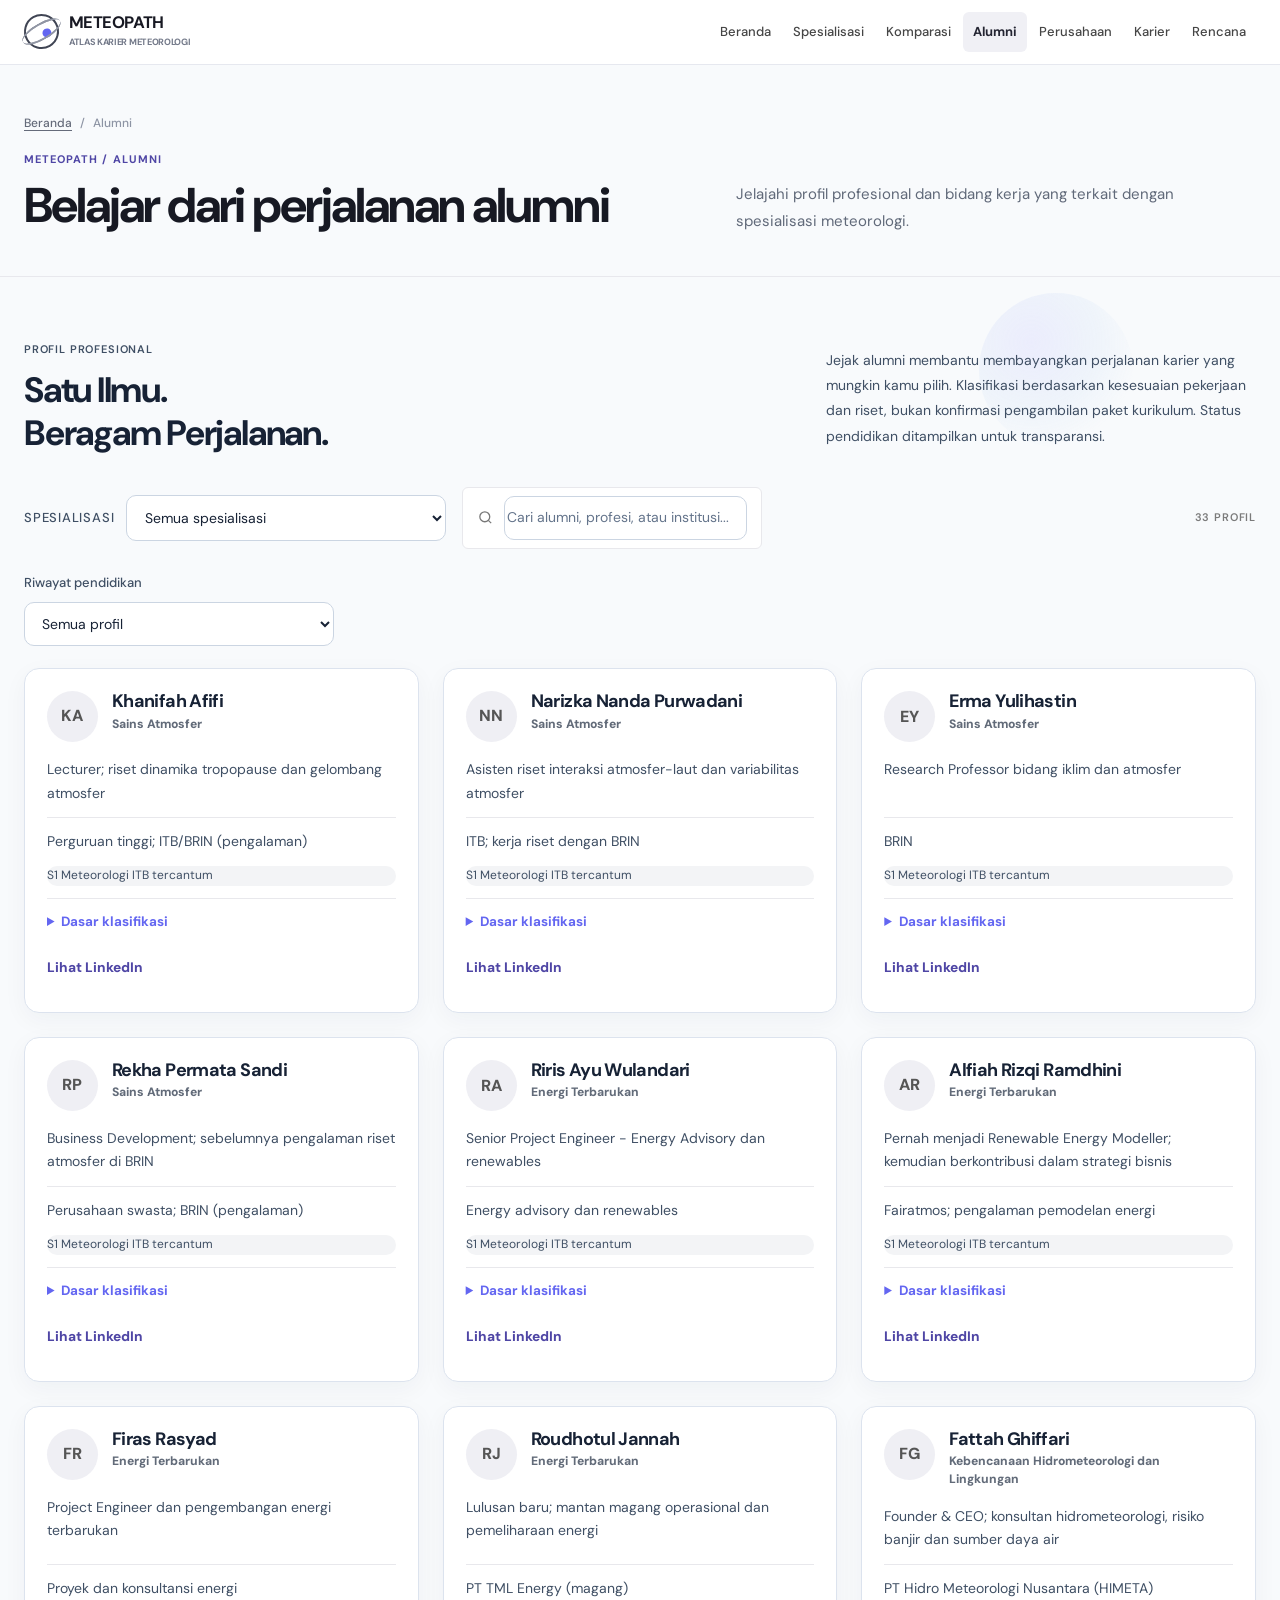
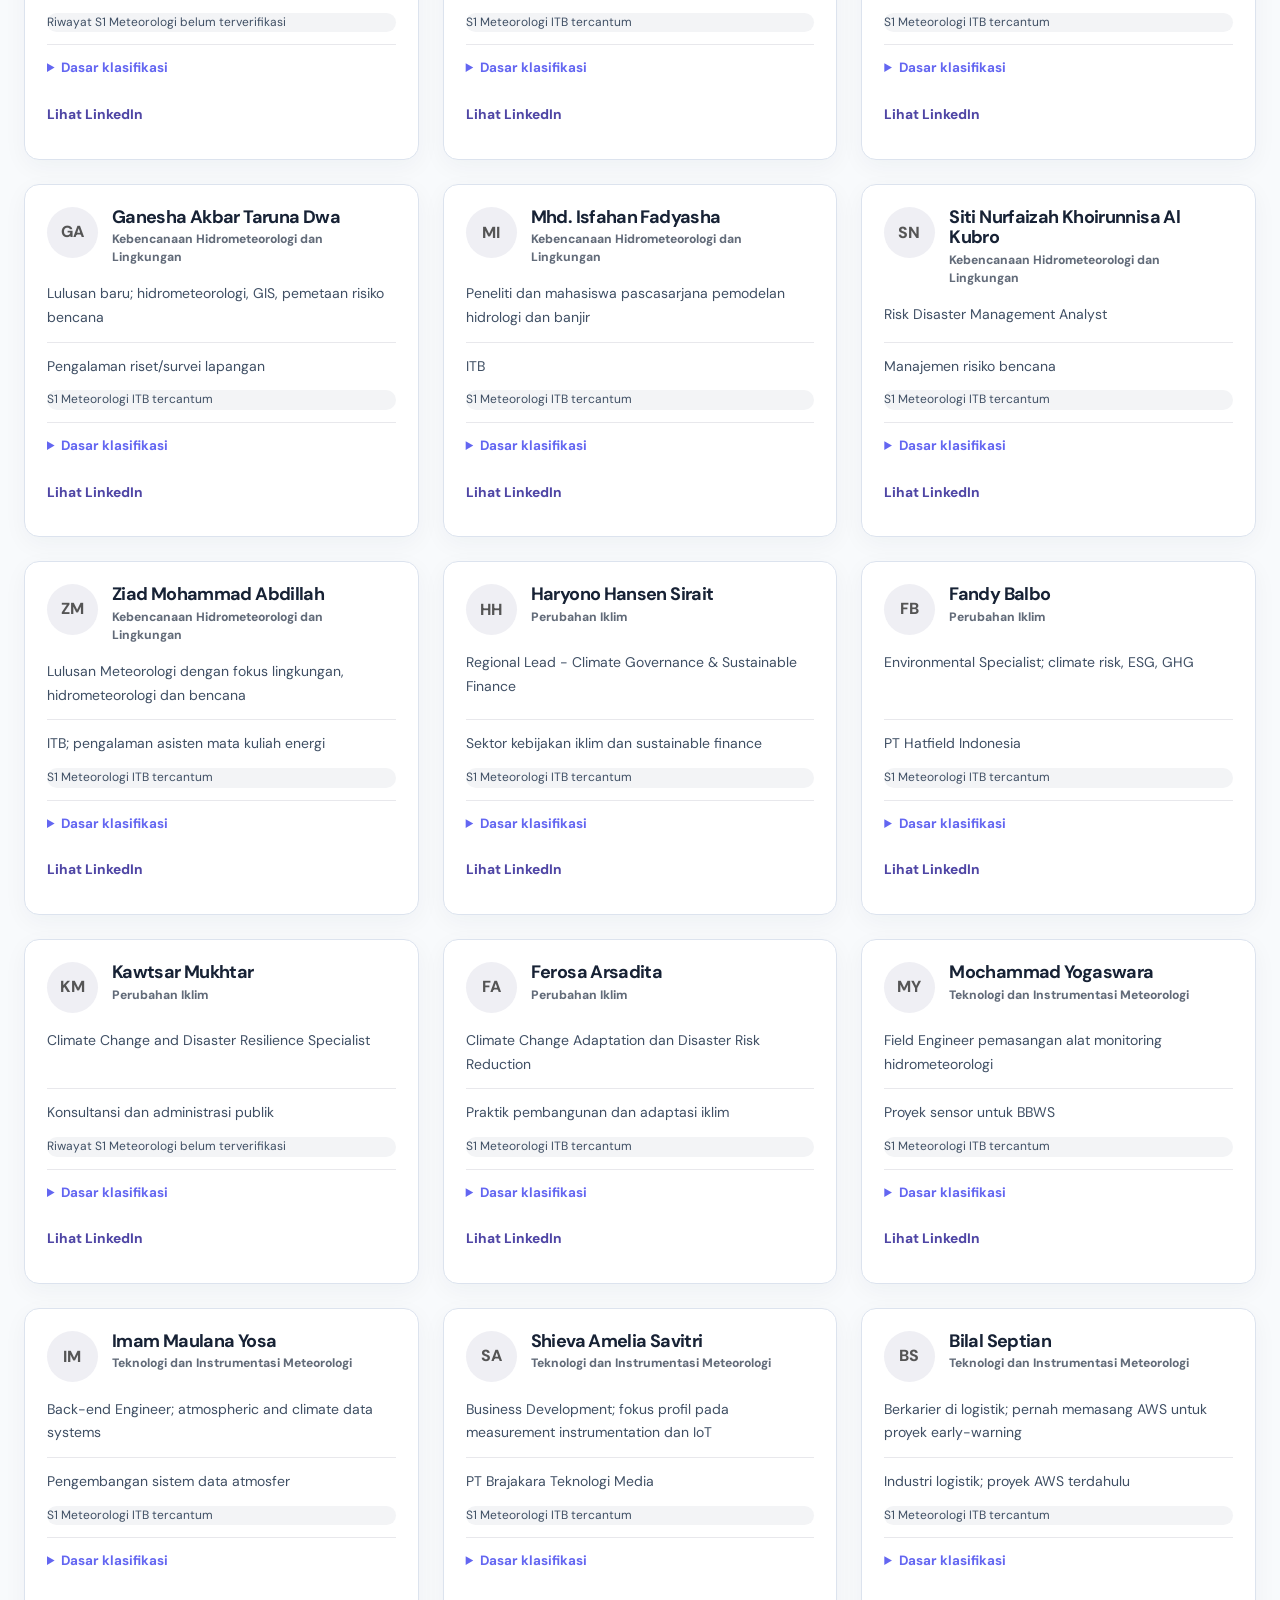
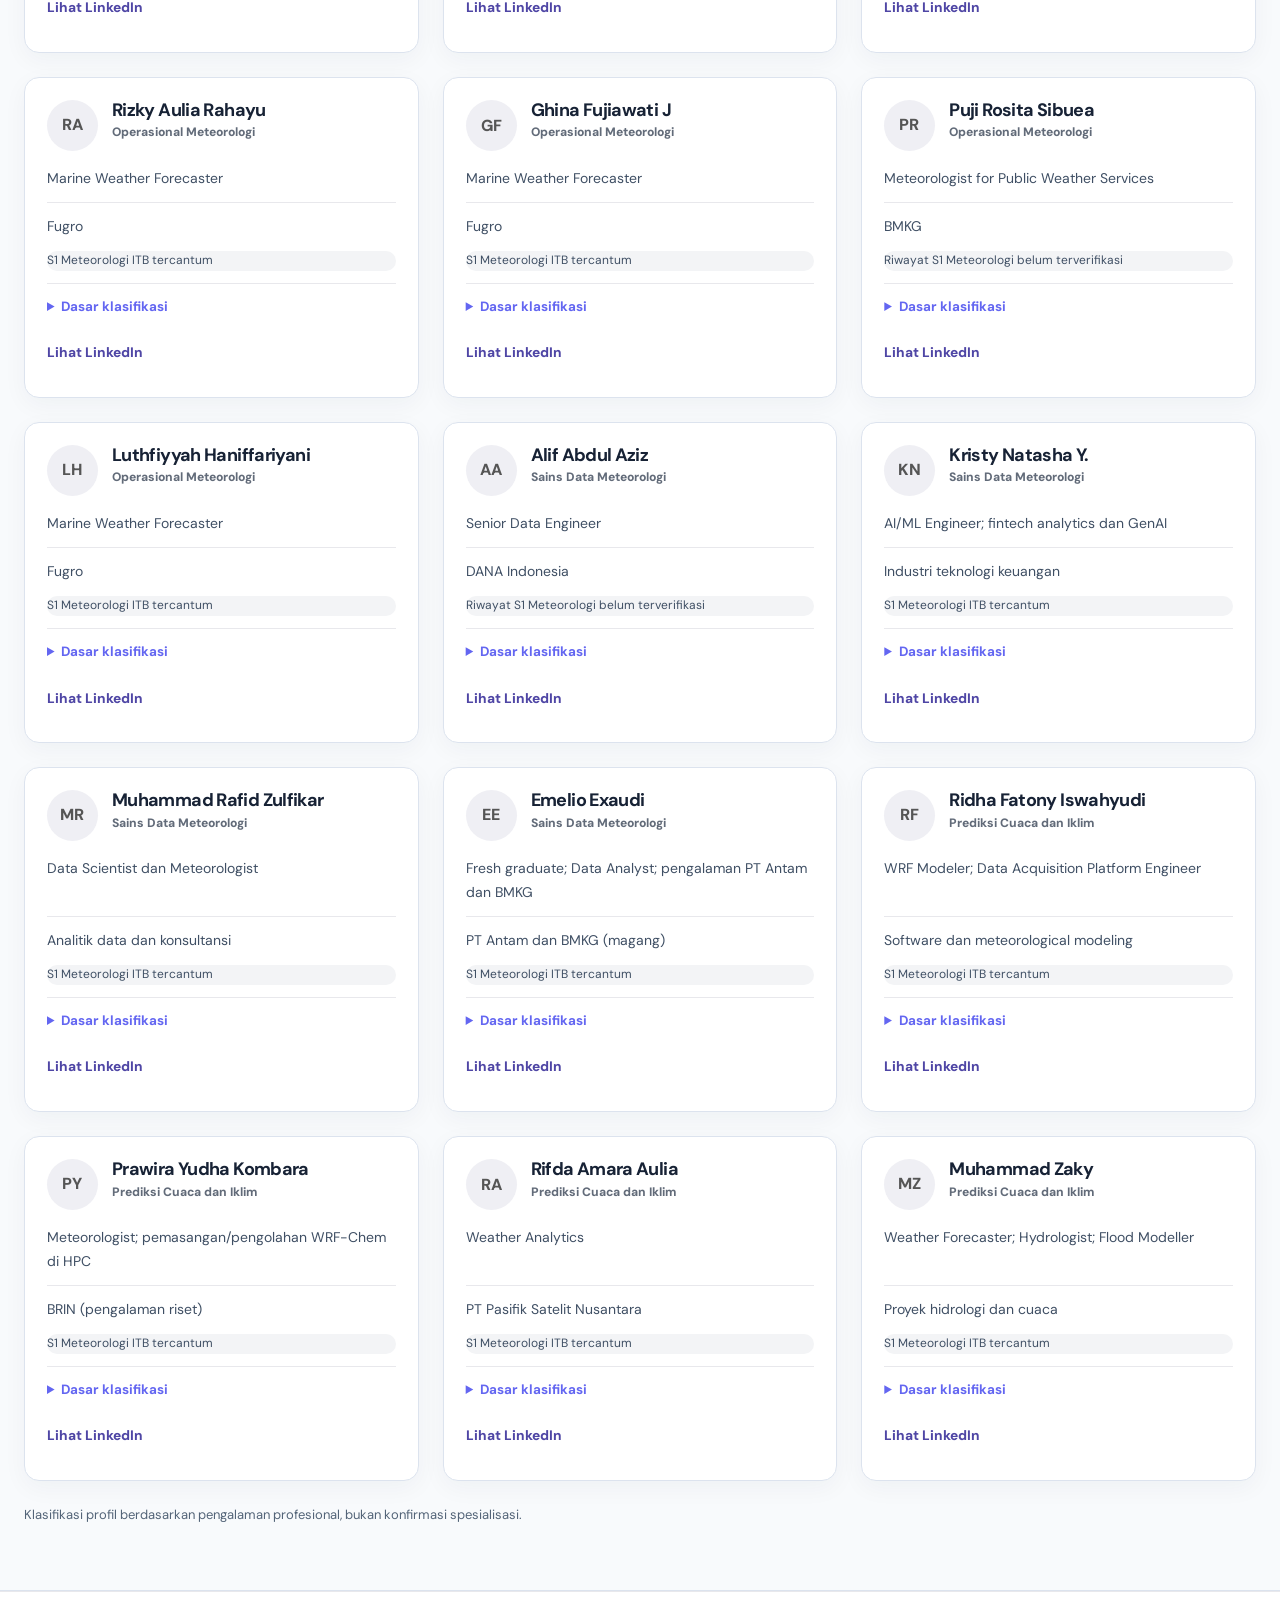
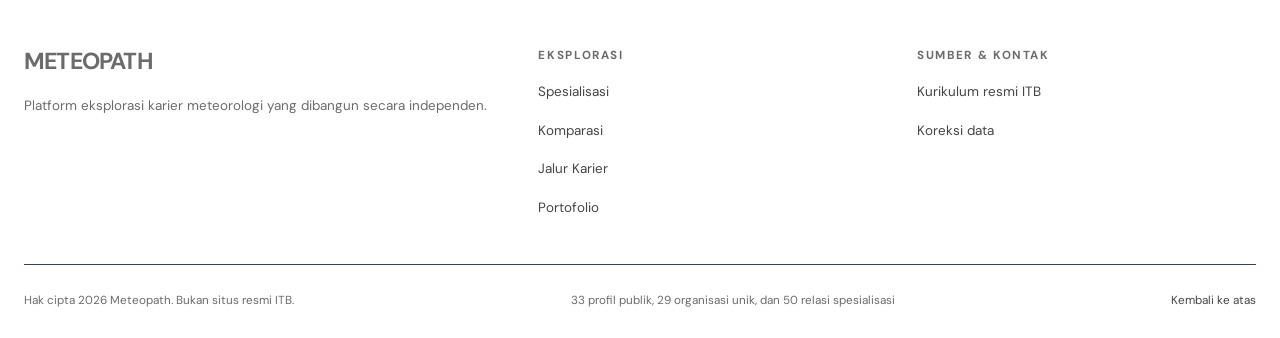
==== commit 4db6a5a3: "feat: turn career plan into editable milestone tracker and add subtle scroll bubble reveals" ====
--- a/alumni.html
+++ b/alumni.html
@@ -1,2 +1,4 @@
 <!doctype html> <html lang="id"> <head> <meta charset="utf-8"> <meta name="viewport" content="width=device-width, initial-scale=1"> <meta name="theme-color" content="#FAFAFA"> <meta name="description" content="Jelajahi profil profesional dan bidang kerja yang terkait dengan spesialisasi meteorologi."> <link rel="canonical" href="https://zeezieprog.github.io/Meteopath/alumni.html"> <meta property="og:type" content="website"><meta property="og:locale" content="id_ID"> <meta property="og:title" content="Meteopath: Eksplorasi Karier Meteorologi ITB"> <meta property="og:description" content="Eksplorasi spesialisasi, alumni, bidang industri, dan rencana karier meteorologi."> <meta property="og:url" content="https://zeezieprog.github.io/Meteopath/"> <meta name="twitter:card" content="summary"><link rel="icon" type="image/svg+xml" href="favicon.svg"> <title>Alumni | METEOPATH — Atlas Karier Meteorologi</title> <link rel="preconnect" href="https://fonts.googleapis.com"> <link rel="preconnect" href="https://fonts.gstatic.com" crossorigin> <link href="https://fonts.googleapis.com/css2?family=DM+Sans:wght@400;500;700&family=JetBrains+Mono:wght@400;500&display=swap" rel="stylesheet"> <link rel="stylesheet" href="style.css?v=6"> <link rel="stylesheet" href="mobile-stability-v7.css"> <link rel="stylesheet" href="https://api.fontshare.com/v2/css?f[]=general-sans@400,500,700&display=swap"> <link rel="stylesheet" href="genesis-editorial-v1.css"> <link rel="stylesheet" href="compact-white-grid-v1.css"> <link rel="stylesheet" href="readability-fix-v2.css"> <link rel="stylesheet" href="comparison-contrast-v3.css"> <link rel="stylesheet" href="site-pages-v1.css?v=2"> <link rel="stylesheet" href="accessibility-compare-v4.css"> <link rel="stylesheet" href="specialization-field-cards-v1.css"> <link rel="stylesheet" href="meteopath-fields-fallback-v2.css">  <script src="data.js" defer></script> <script src="curriculum.js" defer></script> <script src="meteopath-fields-v2-20261118.js" defer></script><script src="meteopath-enhancements-v2-20261118.js" defer></script> <script src="site-pages-v1.js" defer></script>  <link rel="stylesheet" href="contrast-unified-v9.css?v=9">
+<link rel="stylesheet" href="scroll-bubbles-v10.css?v=10">
+<script src="scroll-bubbles-v10.js?v=10" defer></script>
 </head> <body data-page="alumni"> <a class="skip-link" href="#alumni">Lewati navigasi ke konten</a> <div id="readingProgress" class="reading-progress" aria-hidden="true"></div> <header class="site-header" id="top"> <div class="wrap nav-inner"> <a href="index.html" class="brand" aria-label="METEOPATH kembali ke beranda"><span class="brand-orbit" aria-hidden="true"><span></span></span><span class="brand-name">METEO<span>PATH</span><small>ATLAS KARIER METEOROLOGI</small></span></a> <button class="mobile-toggle" id="mobileToggle" type="button" aria-controls="navMenu" aria-expanded="false" aria-label="Buka menu navigasi"><span></span><span></span><span></span></button> <nav class="nav" id="navMenu" aria-label="Navigasi utama"><a href="index.html">Beranda</a><a href="spesialisasi.html">Spesialisasi</a><a href="bandingkan.html">Komparasi</a><a href="alumni.html" aria-current="page">Alumni</a><a href="perusahaan.html">Perusahaan</a><a href="karier.html">Karier</a><a href="rencana.html">Rencana</a></nav> </div> </header> <main><section class="page-intro" aria-label="Pengantar halaman Alumni"><div class="wrap"><div class="page-breadcrumb"><a href="index.html">Beranda</a><span>/</span><span>Alumni</span></div><div class="page-title-row"><div><span class="page-overline">METEOPATH / ALUMNI</span><h1>Belajar dari perjalanan alumni</h1></div><p>Jelajahi profil profesional dan bidang kerja yang terkait dengan spesialisasi meteorologi.</p></div></div></section> <section class="hero section-dark" aria-labelledby="heroTitle"> <div class="hero-aura hero-aura-one" aria-hidden="true"></div><div class="hero-aura hero-aura-two" aria-hidden="true"></div> <div class="wrap hero-layout"> <div class="hero-copy reveal-on-load"> <p class="kicker light-kicker"><span class="status-dot"></span> PANDUAN KARIER METEOROLOGI</p> <h1 id="heroTitle">Temukan Arah Kariermu<br><span class="serif-accent">di Dunia Meteorologi.</span></h1> <p class="hero-desc">Delapan spesialisasi, beragam peluang. Pahami bidang ilmu dan keterampilan yang dibutuhkan, kenali perjalanan alumni, serta temukan organisasi dan proyek yang relevan dengan tujuanmu.</p> <div class="hero-actions"><a class="btn btn-coral" href="spesialisasi.html#spesialisasi">Mulai eksplorasi</a><a class="text-action" href="bandingkan.html#bandingkan">Lihat komparasi</a></div> <div class="hero-trust"><span class="trust-rule"></span><p>Kurikulum 2024, referensi publik, bukan situs resmi ITB</p></div> </div> </div> <div class="wrap hero-foot"><span>THE FUTURE IS INTERDISCIPLINARY</span><a href="index.html#ringkasan">SCROLL TO EXPLORE</a></div> </section> <section class="overview-bar" id="ringkasan"> <div class="wrap stats-grid" id="statsGrid" aria-label="Ringkasan data website"></div> </section> <section class="intro-section section-light" id="spesialisasi"> <div class="wrap"> <div class="section-heading reveal"><div><p class="kicker dark-kicker">JELAJAHI SPESIALISASI</p><h2>Delapan Spesialisasi.<br><em>Beragam Masa Depan.</em></h2></div><p class="section-aside">Tidak semua mahasiswa Meteorologi harus memilih arah karier yang sama. Mulai dari minatmu, lihat apa yang dipelajari, kemudian telusuri orang dan organisasinya.</p></div> <div class="explore-controls reveal"><div class="filter-pills" id="categoryFilters" aria-label="Filter kategori spesialisasi"></div><label class="search-field"><svg viewBox="0 0 24 24" aria-hidden="true"><circle cx="11" cy="11" r="7"></circle><path d="m16 16 4 4"></path></svg><input type="search" id="specSearch" placeholder="Cari spesialisasi, skill, atau mata kuliah..." aria-label="Cari spesialisasi"></label></div> <div class="cards-count" id="specCount"></div> <div class="spec-grid" id="specGrid"></div> <p class="section-small-print">Klasifikasi kategori di atas bersifat editorial. Nama paket dan mata kuliah mengacu pada <a href="https://meteo.itb.ac.id/?lang=id&amp;page_id=2621" target="_blank" rel="noopener noreferrer">skema resmi Meteorologi ITB 2024 </a>.</p> </div> </section> <section class="compare-section section-dark" id="bandingkan"> <div class="wrap"><div class="section-heading on-dark reveal"><div><p class="kicker light-kicker">KOMPARASI SPESIALISASI</p><h2>Pahami Perbedaannya<br><em>Menentukan Arah.</em></h2></div><p class="section-aside">Pilih dua sampai tiga spesialisasi, lalu lihat perbedaan mata kuliah, pekerjaan, skill, dan portofolio.</p></div> <div class="compare-shell"><h3>Pilih dua atau tiga spesialisasi</h3><p>Perbandingan ini tidak membuat peringkat “terbaik”.</p><div class="compare-options" id="compareOptions"></div><div class="compare-scroller" id="compareResult" aria-live="polite"></div></div></div></section> <section class="detail-section section-dark" id="detail"> <div class="wrap"> <div class="section-heading on-dark reveal"><div><p class="kicker light-kicker">DETAIL SPESIALISASI</p><h2>Kenali Bidangnya.<br><em>Bangun Keahliannya.</em></h2></div><p class="section-aside">Pilih spesialisasi untuk melihat aktivitas kerja, daftar lengkap mata kuliah, kemampuan yang perlu disiapkan, serta alumni dan perusahaan yang relevan.</p></div> <div class="detail-shell reveal"> <aside class="detail-sidebar"> <span class="detail-label">NOW EXPLORING</span> <div id="detailHeroMini" class="detail-mini-mark" aria-hidden="true"></div> <h3 id="detailName">Sains Atmosfer</h3> <p id="detailShort">Mengenal proses atmosfer dari data dan riset.</p> <div id="detailFacts" class="detail-facts"></div> <div class="detail-jump-label">PINDAH SPESIALISASI</div> <select id="detailPicker" aria-label="Pilih spesialisasi lain"></select> </aside> <div class="detail-content"> <div class="detail-tabbar" role="tablist" id="detailTabs" aria-label="Bagian detail spesialisasi"> <button type="button" class="detail-tab active" data-tab="overview" role="tab" aria-selected="true">Gambaran</button> <button type="button" class="detail-tab" data-tab="courses" role="tab" aria-selected="false">Mata kuliah <span id="courseCountBadge"></span></button> <button type="button" class="detail-tab" data-tab="skills" role="tab" aria-selected="false">Skills &amp; karier</button> <button type="button" class="detail-tab" data-tab="alumni" role="tab" aria-selected="false">Alumni</button> <button type="button" class="detail-tab" data-tab="companies" role="tab" aria-selected="false">Perusahaan</button> </div> <div id="detailBody" class="detail-body" role="tabpanel" aria-live="polite"></div> </div> </div> </div> </section> <section class="career-section section-light" id="karier"><div class="wrap"> <div class="section-heading reveal"><div><p class="kicker dark-kicker">JALUR KARIER</p><h2>Dari Perkuliahan<br><em>ke Dunia Kerja.</em></h2></div><p class="section-aside">Gambaran perkembangan keahlian dan contoh peran profesional, bukan jalur promosi yang pasti.</p></div> <div class="career-explorer"><label class="field-label" for="careerTrack">Pilih spesialisasi<select id="careerTrack"></select></label><div id="careerResult" aria-live="polite"></div></div></div></section> <section class="project-section section-dark" id="proyek"><div class="wrap"> <div class="section-heading on-dark reveal"><div><p class="kicker light-kicker">PROYEK PORTOFOLIO</p><h2>Belajar Lewat<br><em>Proyek Nyata.</em></h2></div><p class="section-aside">Pilih proyek sesuai minat dan tingkat kesulitan. Setiap proyek punya hasil akhir dan langkah praktik.</p></div> <div class="project-filters"><label class="field-label" for="projectTrack">Spesialisasi<select id="projectTrack"></select></label><label class="field-label" for="projectLevel">Tingkat<select id="projectLevel"><option value="all">Semua tingkat</option><option>Pemula</option><option>Menengah</option><option>Lanjutan</option></select></label><span class="results-label" id="projectCount" aria-live="polite"></span></div><div id="projectGrid" class="projects-grid"></div></div></section> <section class="alumni-section section-light" id="alumni"> <div class="wrap"> <div class="section-heading reveal"><div><p class="kicker dark-kicker">PROFIL PROFESIONAL</p><h2>Satu Ilmu.<br><em>Beragam Perjalanan.</em></h2></div><p class="section-aside">Jejak alumni membantu membayangkan perjalanan karier yang mungkin kamu pilih. Klasifikasi berdasarkan kesesuaian pekerjaan dan riset, bukan konfirmasi pengambilan paket kurikulum. Status pendidikan ditampilkan untuk transparansi.</p></div> <div class="directory-controls reveal"><label class="select-label">SPESIALISASI <select id="alumniFilter" aria-label="Filter alumni berdasarkan spesialisasi"></select></label><label class="search-field"><svg viewBox="0 0 24 24" aria-hidden="true"><circle cx="11" cy="11" r="7"></circle><path d="m16 16 4 4"></path></svg><input id="alumniSearch" type="search" placeholder="Cari alumni, profesi, atau institusi..." aria-label="Cari alumni"></label><span id="alumniResults" class="results-label"></span></div> <div class="advanced-filters" aria-label="Filter tambahan profil"> <label class="field-label" for="alumniDegreeFilter">Riwayat pendidikan<select id="alumniDegreeFilter"><option value="all">Semua profil</option><option value="s1">S1 Meteorologi ITB tercantum</option><option value="unknown">S1 Meteorologi belum terverifikasi</option></select></label> </div><div id="alumniGrid" class="people-grid"></div><p class="data-note">Klasifikasi profil berdasarkan pengalaman profesional, bukan konfirmasi spesialisasi. </p> </div> </section> <section class="company-section section-dark" id="perusahaan"> <div class="wrap"> <div class="section-heading on-dark reveal"><div><p class="kicker light-kicker">DIREKTORI ORGANISASI</p><h2>Kenali Industri<br><em>yang Relevan.</em></h2></div><p class="section-aside">Telusuri instansi, perusahaan, dan sektor yang berhubungan dengan delapan bidang. Satu organisasi dapat terkait beberapa bidang. Entri bukan jaminan sedang merekrut atau menerima lulusan Meteorologi.</p></div> <div class="company-spotlight reveal"><div class="company-spotlight-art" aria-hidden="true"><div class="company-spotlight-lines"></div><span class="industry-label">INDUSTRY CONNECTIONS</span><strong>29</strong><small>ORGANISASI DAN SPESIALISASI</small></div><div class="company-spotlight-copy"><span class="eyebrow-pill">FIELD TO INDUSTRY</span><h3>Hubungkan ilmu<br>dengan dunia kerja.</h3><p>Kenali contoh posisi, kemampuan yang dicari, dan tautan bukti relevansi. Cocok untuk merancang magang, portofolio, atau eksplorasi profesional.</p></div></div> <div class="directory-controls dark-controls reveal"><label class="select-label">SPESIALISASI <select id="companyFilter" aria-label="Filter perusahaan berdasarkan spesialisasi"></select></label><label class="search-field"><svg viewBox="0 0 24 24" aria-hidden="true"><circle cx="11" cy="11" r="7"></circle><path d="m16 16 4 4"></path></svg><input id="companySearch" type="search" placeholder="Cari organisasi, skill, atau posisi..." aria-label="Cari company"></label><span id="companyResults" class="results-label"></span></div> <div class="advanced-filters" aria-label="Filter tambahan organisasi"> <label class="field-label" for="companyTypeFilter">Jenis organisasi<select id="companyTypeFilter"><option value="all">Semua jenis</option></select></label> <label class="field-label" for="companyRegionFilter">Wilayah<select id="companyRegionFilter"><option value="all">Semua wilayah</option></select></label> <label class="field-label" for="companyEvidenceFilter">Bukti hubungan<select id="companyEvidenceFilter"><option value="all">Semua jenis bukti</option><option value="lowongan">Ada contoh lowongan terdokumentasi</option><option value="sektor">Relevansi sektor dan proyek</option></select></label> </div><div id="companyGrid" class="company-grid"></div><p class="data-note">29 organisasi unik, 50 hubungan lintas spesialisasi. Lowongan terdokumentasi belum tentu masih aktif. </p> </div> </section> <section class="roadmap-section section-light" id="roadmap"> <div class="wrap"><div class="section-heading reveal"><div><p class="kicker dark-kicker">PERSIAPAN KARIER</p><h2>Rencanakan Kariermu<br><em>Sejak Kuliah.</em></h2></div><p class="section-aside">Tidak harus mahir semuanya sebelum memilih. Tapi semakin banyak yang kamu coba, semakin jelas alasanmu memilih jalur tertentu.</p></div> <div class="journey-grid"> <article class="journey-card reveal"><span class="journey-number">01</span><span class="journey-time">SEKARANG</span><h3>Kenali pilihanmu</h3><p>Jelajahi setidaknya tiga spesialisasi. Baca mata kuliah dan cari alumni yang pekerjaannya paling dekat dengan minatmu.</p></article> <article class="journey-card reveal"><span class="journey-number">02</span><span class="journey-time">FOUNDATION</span><h3>Bangun fondasi</h3><p>Kuasai dasar Python, statistika, fisika atmosfer, QGIS, dan komunikasi ilmiah melalui latihan atau proyek sederhana.</p></article> <article class="journey-card reveal"><span class="journey-number">03</span><span class="journey-time">PORTFOLIO</span><h3>Buktikan skillmu</h3><p>Kerjakan satu proyek nyata seperti analisis hujan ekstrem, peta risiko banjir, AWS IoT, atau model prediksi cuaca.</p></article> <article class="journey-card reveal"><span class="journey-number">04</span><span class="journey-time">REAL EXPERIENCE</span><h3>Validasi di lapangan</h3><p>Ikuti riset, diskusi alumni, magang, atau proyek kolaboratif agar pilihanmu semakin berbasis pengalaman.</p></article> </div> </div> </section> <section class="planner-section section-dark" id="rencana"><div class="wrap"> <div class="section-heading on-dark reveal"><div><p class="kicker light-kicker">PERENCANA KARIER</p><h2>Susun Langkah<br><em>Kariermu Sendiri.</em></h2></div><p class="section-aside">Buat rencana eksploratif sesuai tahap kuliah dan skill yang sudah kamu pelajari. Disimpan di browser, tanpa akun.</p></div> <div class="planner-layout"><form class="planner-form" id="careerPlannerForm"> <label class="field-label" for="planTrack">Spesialisasi<select id="planTrack" required></select></label> <label class="field-label" for="planStage">Tahap pendidikan<select id="planStage"><option value="awal">Tahun awal kuliah</option><option value="menengah">Tahun menengah kuliah</option><option value="akhir">Menjelang lulus</option><option value="lulusan">Lulusan baru</option></select></label> <label class="field-label" for="planGoal">Target pekerjaan (opsional)<input id="planGoal" type="text" maxlength="100" placeholder="Contoh: Climate Risk Analyst"></label> <fieldset class="skill-fieldset"><legend>Skill yang sudah kamu pelajari</legend><div class="skill-checks" id="planSkills"></div></fieldset> <button type="submit" class="btn btn-coral">Buat rencana saya </button> </form><div id="planOutput" class="plan-output" aria-live="polite"><h3>Rencanamu dimulai di sini.</h3><p>Pilih bidang, tahap kuliah, dan kemampuanmu. Hasilnya dapat disalin atau diunduh.</p></div></div></div></section> <section class="closing-section section-dark"><div class="wrap closing-card reveal"><div><p class="kicker light-kicker">LANGKAH BERIKUTNYA</p><h2>Masa Depan Tak Harus<br><em>Ditentukan Hari Ini.</em></h2><p>Yang penting adalah mulai mengenal pilihanmu dan membangun keahlian sedikit demi sedikit.</p></div><a href="spesialisasi.html#spesialisasi" class="btn btn-coral">Jelajahi kembali</a></div></section>  </main> <footer class="footer section-dark"><div class="wrap footer-top"><div><strong class="footer-logo">METEO<span>PATH</span></strong><p>Platform eksplorasi karier meteorologi yang dibangun secara independen.</p></div><div><strong>EKSPLORASI</strong><a href="spesialisasi.html#spesialisasi">Spesialisasi </a><a href="bandingkan.html#bandingkan">Komparasi </a><a href="karier.html#karier">Jalur Karier </a><a href="karier.html#proyek">Portofolio </a></div><div><strong>SUMBER & KONTAK</strong><a href="https://meteo.itb.ac.id/?page_id=2621&amp;lang=id" target="_blank" rel="noopener noreferrer">Kurikulum resmi ITB </a><a href="https://github.com/zeezieprog/Meteopath/issues/new" target="_blank" rel="noopener noreferrer">Koreksi data </a></div></div><div class="wrap footer-bottom"><span>Hak cipta 2026 Meteopath. Bukan situs resmi ITB.</span><span>33 profil publik, 29 organisasi unik, dan 50 relasi spesialisasi</span><a href="index.html">Kembali ke atas </a></div></footer> </body> </html>
--- a/scroll-bubbles-v10.css
+++ b/scroll-bubbles-v10.css
@@ -0,0 +1,57 @@
+/* Meteopath animated bubble reveals v10
+   Applied consistently to home, specializations, comparisons, alumni,
+   company directory, career guide, and future planning.
+*/
+html.sb-enabled .sb-reveal.sb-pending{
+ opacity:0!important;
+ transform:translate3d(0,28px,0) scale(.975)!important;
+ filter:blur(3px);
+}
+html.sb-enabled .sb-reveal.sb-shown{
+ opacity:1!important;
+ transform:translate3d(0,0,0) scale(1)!important;
+ filter:none!important;
+}
+html.sb-enabled .sb-reveal{
+ transition:
+  opacity .7s cubic-bezier(.2,.8,.2,1) var(--sb-delay,0ms),
+  transform .75s cubic-bezier(.16,.83,.28,1) var(--sb-delay,0ms),
+  filter .7s ease var(--sb-delay,0ms);
+ will-change:auto;
+}
+html.sb-enabled .section-heading.sb-reveal{isolation:isolate;position:relative}
+html.sb-enabled .section-heading.sb-reveal::after{
+ content:"";
+ position:absolute;
+ pointer-events:none;
+ width:clamp(85px,12vw,190px);
+ aspect-ratio:1;
+ border-radius:50%;
+ right:10%;
+ top:-48px;
+ z-index:-1;
+ opacity:0;
+ transform:translate3d(0,38px,0) scale(.48);
+ background:radial-gradient(circle at 34% 32%,rgba(194,193,255,.37),rgba(159,191,237,.17) 44%,transparent 75%);
+}
+html.sb-enabled .section-heading.sb-shown::after{
+ animation:meteopathBubbleAppear 1.15s cubic-bezier(.18,.79,.24,1) both;
+}
+@keyframes meteopathBubbleAppear{
+ 0%{opacity:0;transform:translate3d(0,38px,0) scale(.48)}
+ 60%{opacity:.8;transform:translate3d(0,-5px,0) scale(1.04)}
+ 100%{opacity:.65;transform:translate3d(0,0,0) scale(1)}
+}
+@media(max-width:700px){
+ html.sb-enabled .sb-reveal.sb-pending{transform:translate3d(0,20px,0) scale(.985)!important;filter:none}
+ html.sb-enabled .sb-reveal{transition-duration:.55s}
+ html.sb-enabled .section-heading.sb-reveal::after{right:0;top:-20px;width:110px}
+}
+@media(prefers-reduced-motion:reduce){
+ html.sb-enabled .sb-reveal,
+ html.sb-enabled .sb-reveal.sb-pending,
+ html.sb-enabled .sb-reveal.sb-shown{
+  opacity:1!important;transform:none!important;filter:none!important;transition:none!important
+ }
+ html.sb-enabled .section-heading.sb-reveal::after{display:none!important;animation:none!important}
+}
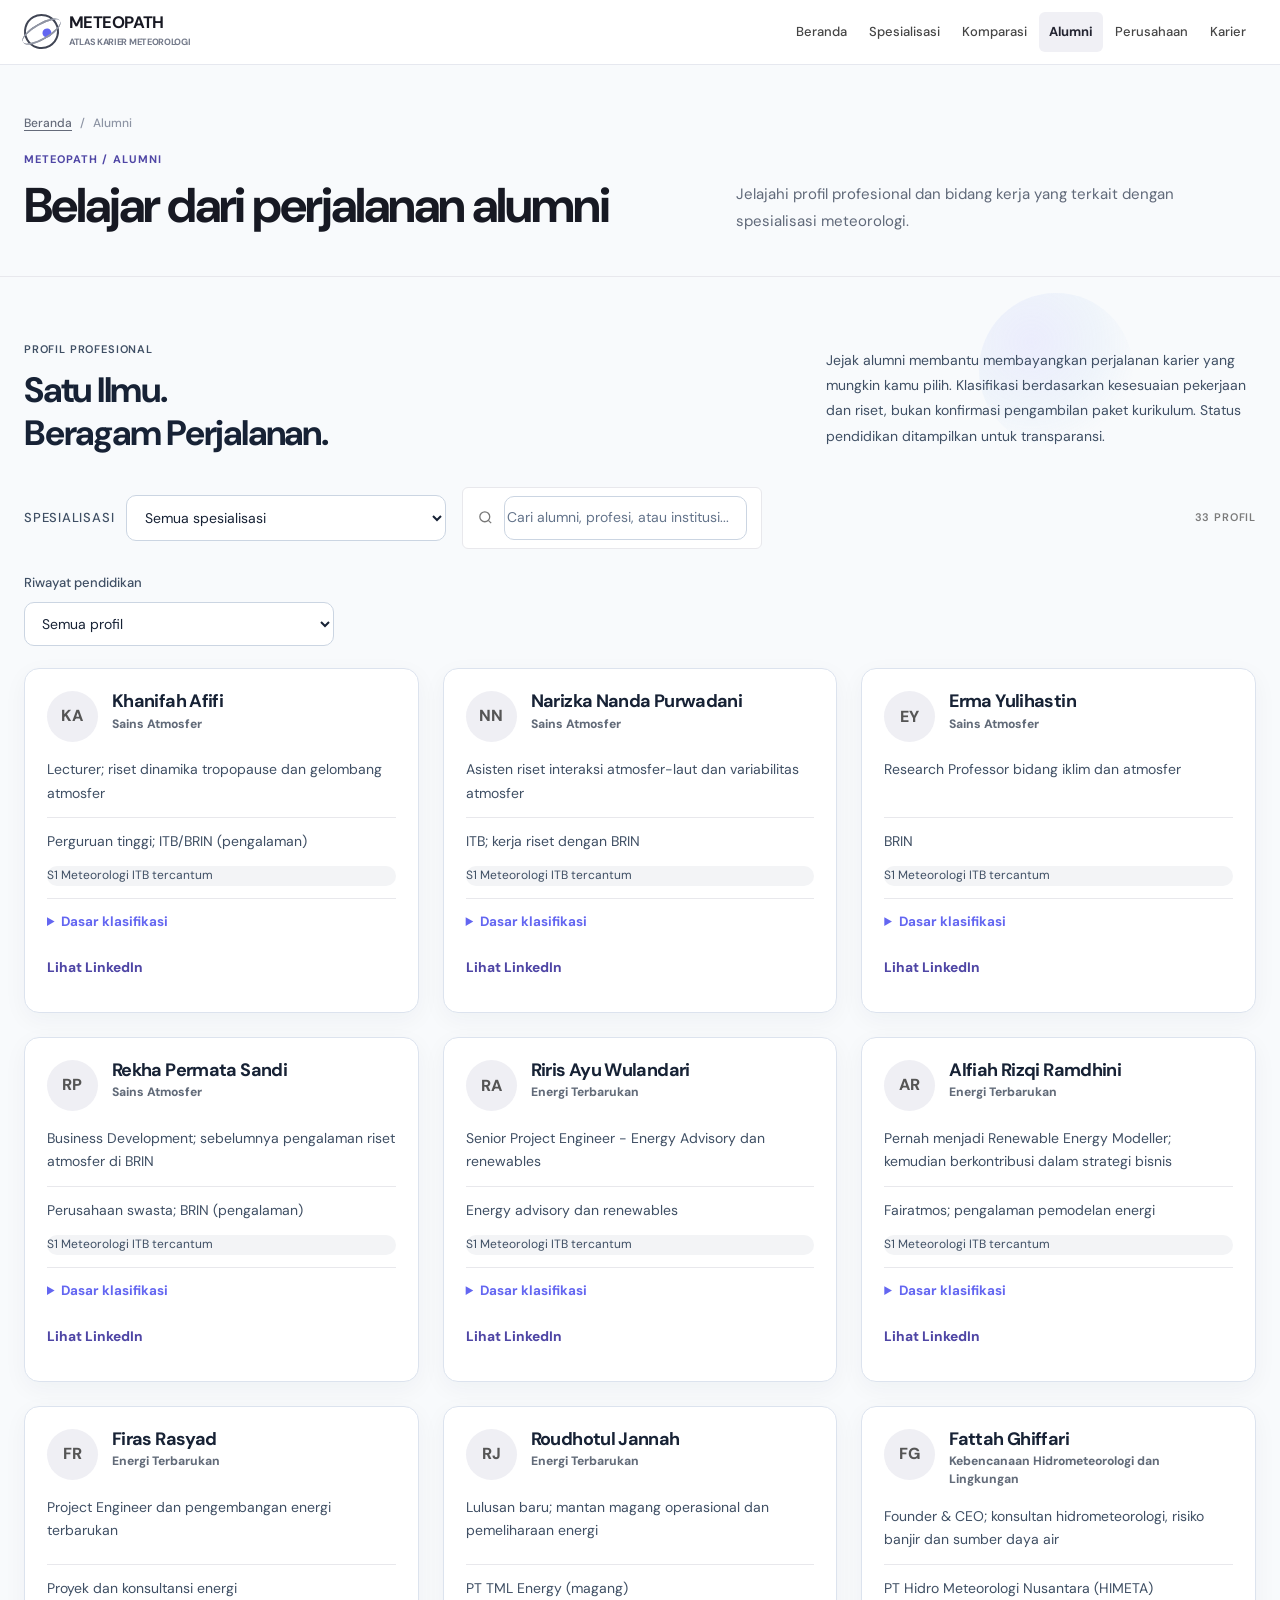
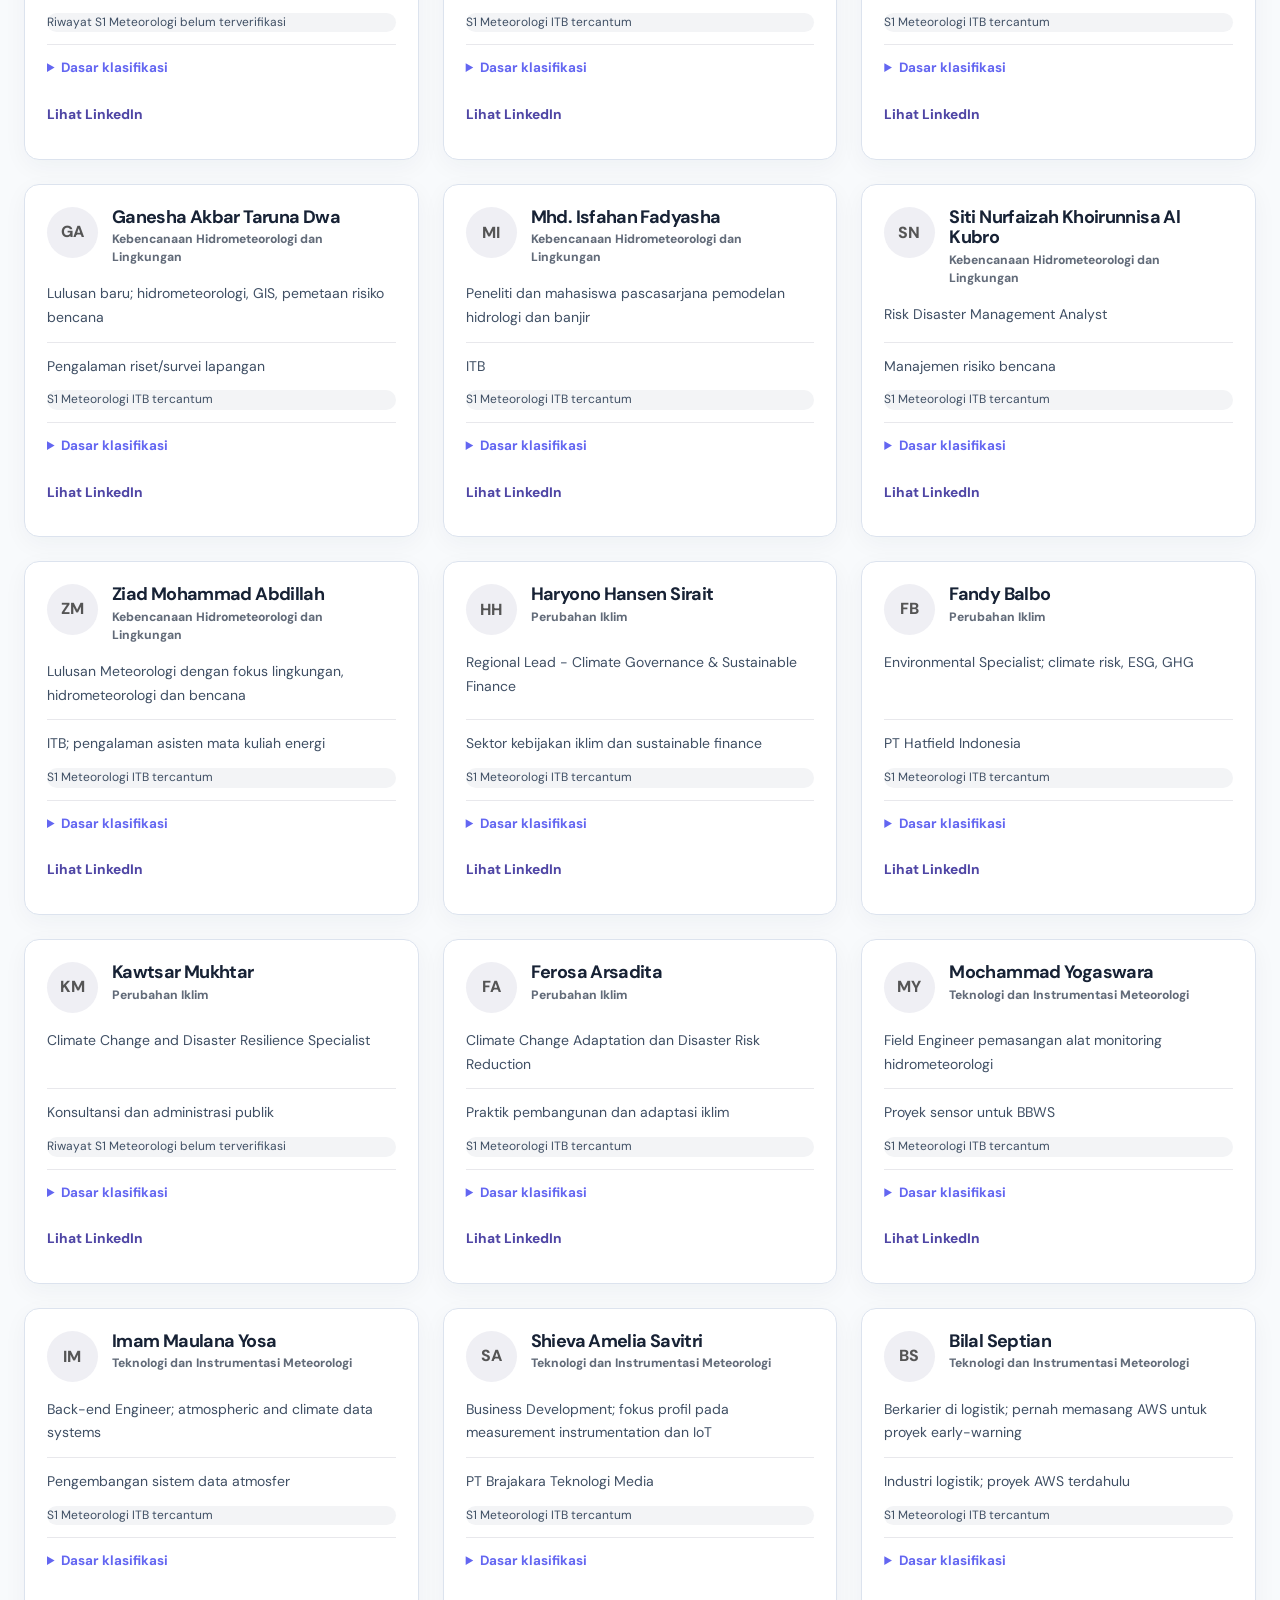
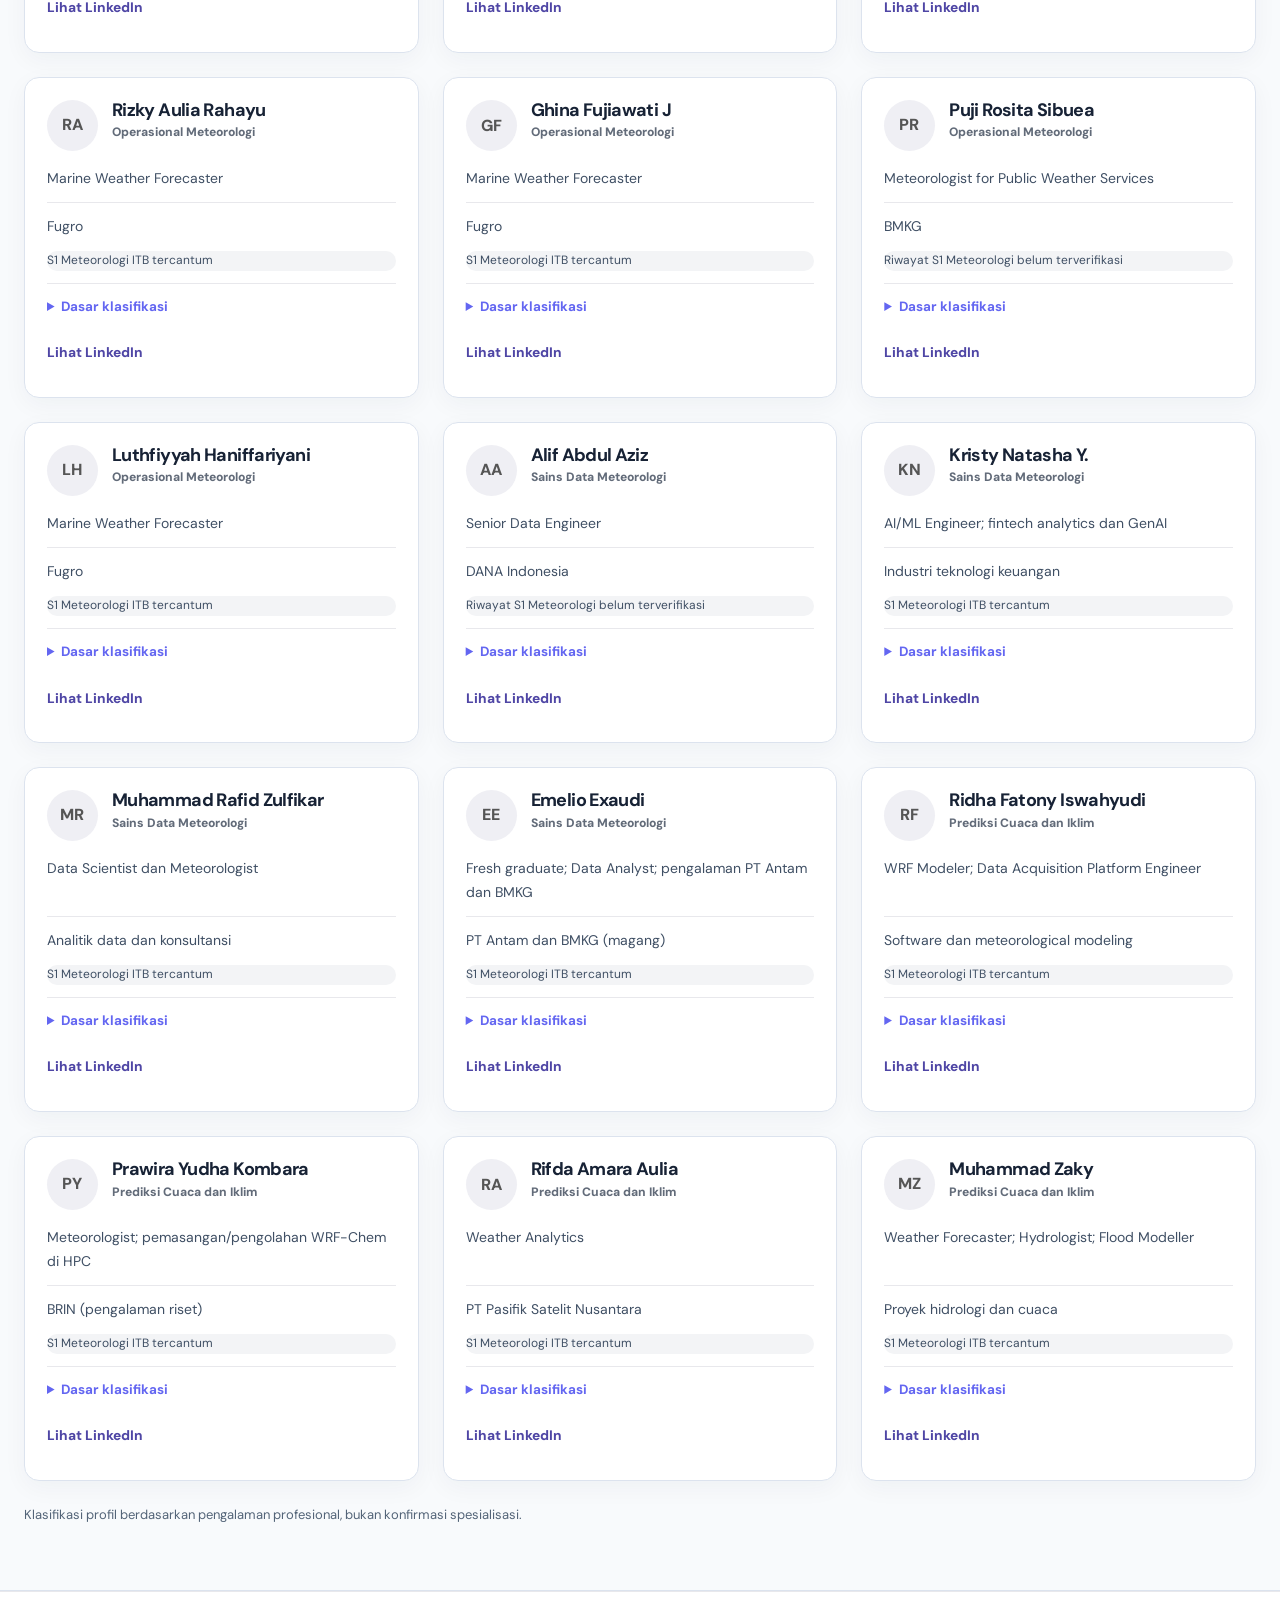
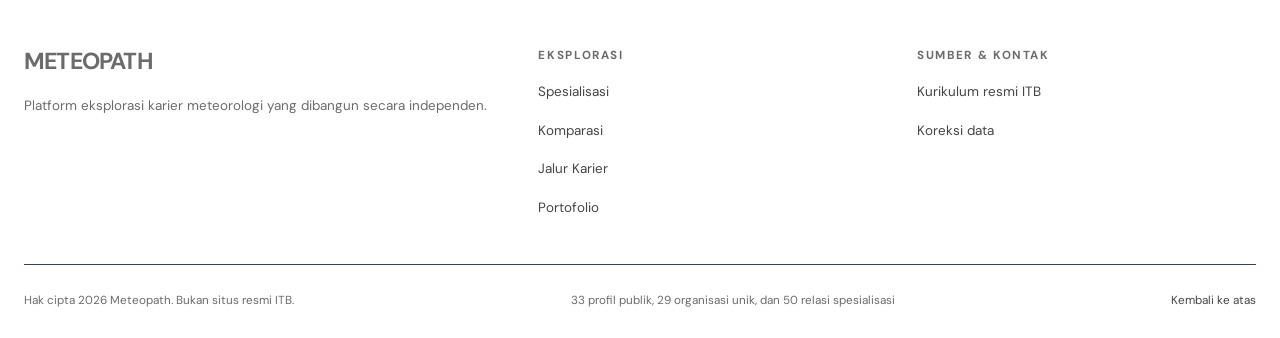
==== commit e7e93afb: "chore: archive future planner and remove all planning UI from public site" ====
--- a/alumni.html
+++ b/alumni.html
@@ -1,4 +1,4 @@
 <!doctype html> <html lang="id"> <head> <meta charset="utf-8"> <meta name="viewport" content="width=device-width, initial-scale=1"> <meta name="theme-color" content="#FAFAFA"> <meta name="description" content="Jelajahi profil profesional dan bidang kerja yang terkait dengan spesialisasi meteorologi."> <link rel="canonical" href="https://zeezieprog.github.io/Meteopath/alumni.html"> <meta property="og:type" content="website"><meta property="og:locale" content="id_ID"> <meta property="og:title" content="Meteopath: Eksplorasi Karier Meteorologi ITB"> <meta property="og:description" content="Eksplorasi spesialisasi, alumni, bidang industri, dan rencana karier meteorologi."> <meta property="og:url" content="https://zeezieprog.github.io/Meteopath/"> <meta name="twitter:card" content="summary"><link rel="icon" type="image/svg+xml" href="favicon.svg"> <title>Alumni | METEOPATH — Atlas Karier Meteorologi</title> <link rel="preconnect" href="https://fonts.googleapis.com"> <link rel="preconnect" href="https://fonts.gstatic.com" crossorigin> <link href="https://fonts.googleapis.com/css2?family=DM+Sans:wght@400;500;700&family=JetBrains+Mono:wght@400;500&display=swap" rel="stylesheet"> <link rel="stylesheet" href="style.css?v=6"> <link rel="stylesheet" href="mobile-stability-v7.css"> <link rel="stylesheet" href="https://api.fontshare.com/v2/css?f[]=general-sans@400,500,700&display=swap"> <link rel="stylesheet" href="genesis-editorial-v1.css"> <link rel="stylesheet" href="compact-white-grid-v1.css"> <link rel="stylesheet" href="readability-fix-v2.css"> <link rel="stylesheet" href="comparison-contrast-v3.css"> <link rel="stylesheet" href="site-pages-v1.css?v=2"> <link rel="stylesheet" href="accessibility-compare-v4.css"> <link rel="stylesheet" href="specialization-field-cards-v1.css"> <link rel="stylesheet" href="meteopath-fields-fallback-v2.css">  <script src="data.js" defer></script> <script src="curriculum.js" defer></script> <script src="meteopath-fields-v2-20261118.js" defer></script><script src="meteopath-enhancements-v2-20261118.js" defer></script> <script src="site-pages-v1.js" defer></script>  <link rel="stylesheet" href="contrast-unified-v9.css?v=9">
 <link rel="stylesheet" href="scroll-bubbles-v10.css?v=10">
 <script src="scroll-bubbles-v10.js?v=10" defer></script>
-</head> <body data-page="alumni"> <a class="skip-link" href="#alumni">Lewati navigasi ke konten</a> <div id="readingProgress" class="reading-progress" aria-hidden="true"></div> <header class="site-header" id="top"> <div class="wrap nav-inner"> <a href="index.html" class="brand" aria-label="METEOPATH kembali ke beranda"><span class="brand-orbit" aria-hidden="true"><span></span></span><span class="brand-name">METEO<span>PATH</span><small>ATLAS KARIER METEOROLOGI</small></span></a> <button class="mobile-toggle" id="mobileToggle" type="button" aria-controls="navMenu" aria-expanded="false" aria-label="Buka menu navigasi"><span></span><span></span><span></span></button> <nav class="nav" id="navMenu" aria-label="Navigasi utama"><a href="index.html">Beranda</a><a href="spesialisasi.html">Spesialisasi</a><a href="bandingkan.html">Komparasi</a><a href="alumni.html" aria-current="page">Alumni</a><a href="perusahaan.html">Perusahaan</a><a href="karier.html">Karier</a><a href="rencana.html">Rencana</a></nav> </div> </header> <main><section class="page-intro" aria-label="Pengantar halaman Alumni"><div class="wrap"><div class="page-breadcrumb"><a href="index.html">Beranda</a><span>/</span><span>Alumni</span></div><div class="page-title-row"><div><span class="page-overline">METEOPATH / ALUMNI</span><h1>Belajar dari perjalanan alumni</h1></div><p>Jelajahi profil profesional dan bidang kerja yang terkait dengan spesialisasi meteorologi.</p></div></div></section> <section class="hero section-dark" aria-labelledby="heroTitle"> <div class="hero-aura hero-aura-one" aria-hidden="true"></div><div class="hero-aura hero-aura-two" aria-hidden="true"></div> <div class="wrap hero-layout"> <div class="hero-copy reveal-on-load"> <p class="kicker light-kicker"><span class="status-dot"></span> PANDUAN KARIER METEOROLOGI</p> <h1 id="heroTitle">Temukan Arah Kariermu<br><span class="serif-accent">di Dunia Meteorologi.</span></h1> <p class="hero-desc">Delapan spesialisasi, beragam peluang. Pahami bidang ilmu dan keterampilan yang dibutuhkan, kenali perjalanan alumni, serta temukan organisasi dan proyek yang relevan dengan tujuanmu.</p> <div class="hero-actions"><a class="btn btn-coral" href="spesialisasi.html#spesialisasi">Mulai eksplorasi</a><a class="text-action" href="bandingkan.html#bandingkan">Lihat komparasi</a></div> <div class="hero-trust"><span class="trust-rule"></span><p>Kurikulum 2024, referensi publik, bukan situs resmi ITB</p></div> </div> </div> <div class="wrap hero-foot"><span>THE FUTURE IS INTERDISCIPLINARY</span><a href="index.html#ringkasan">SCROLL TO EXPLORE</a></div> </section> <section class="overview-bar" id="ringkasan"> <div class="wrap stats-grid" id="statsGrid" aria-label="Ringkasan data website"></div> </section> <section class="intro-section section-light" id="spesialisasi"> <div class="wrap"> <div class="section-heading reveal"><div><p class="kicker dark-kicker">JELAJAHI SPESIALISASI</p><h2>Delapan Spesialisasi.<br><em>Beragam Masa Depan.</em></h2></div><p class="section-aside">Tidak semua mahasiswa Meteorologi harus memilih arah karier yang sama. Mulai dari minatmu, lihat apa yang dipelajari, kemudian telusuri orang dan organisasinya.</p></div> <div class="explore-controls reveal"><div class="filter-pills" id="categoryFilters" aria-label="Filter kategori spesialisasi"></div><label class="search-field"><svg viewBox="0 0 24 24" aria-hidden="true"><circle cx="11" cy="11" r="7"></circle><path d="m16 16 4 4"></path></svg><input type="search" id="specSearch" placeholder="Cari spesialisasi, skill, atau mata kuliah..." aria-label="Cari spesialisasi"></label></div> <div class="cards-count" id="specCount"></div> <div class="spec-grid" id="specGrid"></div> <p class="section-small-print">Klasifikasi kategori di atas bersifat editorial. Nama paket dan mata kuliah mengacu pada <a href="https://meteo.itb.ac.id/?lang=id&amp;page_id=2621" target="_blank" rel="noopener noreferrer">skema resmi Meteorologi ITB 2024 </a>.</p> </div> </section> <section class="compare-section section-dark" id="bandingkan"> <div class="wrap"><div class="section-heading on-dark reveal"><div><p class="kicker light-kicker">KOMPARASI SPESIALISASI</p><h2>Pahami Perbedaannya<br><em>Menentukan Arah.</em></h2></div><p class="section-aside">Pilih dua sampai tiga spesialisasi, lalu lihat perbedaan mata kuliah, pekerjaan, skill, dan portofolio.</p></div> <div class="compare-shell"><h3>Pilih dua atau tiga spesialisasi</h3><p>Perbandingan ini tidak membuat peringkat “terbaik”.</p><div class="compare-options" id="compareOptions"></div><div class="compare-scroller" id="compareResult" aria-live="polite"></div></div></div></section> <section class="detail-section section-dark" id="detail"> <div class="wrap"> <div class="section-heading on-dark reveal"><div><p class="kicker light-kicker">DETAIL SPESIALISASI</p><h2>Kenali Bidangnya.<br><em>Bangun Keahliannya.</em></h2></div><p class="section-aside">Pilih spesialisasi untuk melihat aktivitas kerja, daftar lengkap mata kuliah, kemampuan yang perlu disiapkan, serta alumni dan perusahaan yang relevan.</p></div> <div class="detail-shell reveal"> <aside class="detail-sidebar"> <span class="detail-label">NOW EXPLORING</span> <div id="detailHeroMini" class="detail-mini-mark" aria-hidden="true"></div> <h3 id="detailName">Sains Atmosfer</h3> <p id="detailShort">Mengenal proses atmosfer dari data dan riset.</p> <div id="detailFacts" class="detail-facts"></div> <div class="detail-jump-label">PINDAH SPESIALISASI</div> <select id="detailPicker" aria-label="Pilih spesialisasi lain"></select> </aside> <div class="detail-content"> <div class="detail-tabbar" role="tablist" id="detailTabs" aria-label="Bagian detail spesialisasi"> <button type="button" class="detail-tab active" data-tab="overview" role="tab" aria-selected="true">Gambaran</button> <button type="button" class="detail-tab" data-tab="courses" role="tab" aria-selected="false">Mata kuliah <span id="courseCountBadge"></span></button> <button type="button" class="detail-tab" data-tab="skills" role="tab" aria-selected="false">Skills &amp; karier</button> <button type="button" class="detail-tab" data-tab="alumni" role="tab" aria-selected="false">Alumni</button> <button type="button" class="detail-tab" data-tab="companies" role="tab" aria-selected="false">Perusahaan</button> </div> <div id="detailBody" class="detail-body" role="tabpanel" aria-live="polite"></div> </div> </div> </div> </section> <section class="career-section section-light" id="karier"><div class="wrap"> <div class="section-heading reveal"><div><p class="kicker dark-kicker">JALUR KARIER</p><h2>Dari Perkuliahan<br><em>ke Dunia Kerja.</em></h2></div><p class="section-aside">Gambaran perkembangan keahlian dan contoh peran profesional, bukan jalur promosi yang pasti.</p></div> <div class="career-explorer"><label class="field-label" for="careerTrack">Pilih spesialisasi<select id="careerTrack"></select></label><div id="careerResult" aria-live="polite"></div></div></div></section> <section class="project-section section-dark" id="proyek"><div class="wrap"> <div class="section-heading on-dark reveal"><div><p class="kicker light-kicker">PROYEK PORTOFOLIO</p><h2>Belajar Lewat<br><em>Proyek Nyata.</em></h2></div><p class="section-aside">Pilih proyek sesuai minat dan tingkat kesulitan. Setiap proyek punya hasil akhir dan langkah praktik.</p></div> <div class="project-filters"><label class="field-label" for="projectTrack">Spesialisasi<select id="projectTrack"></select></label><label class="field-label" for="projectLevel">Tingkat<select id="projectLevel"><option value="all">Semua tingkat</option><option>Pemula</option><option>Menengah</option><option>Lanjutan</option></select></label><span class="results-label" id="projectCount" aria-live="polite"></span></div><div id="projectGrid" class="projects-grid"></div></div></section> <section class="alumni-section section-light" id="alumni"> <div class="wrap"> <div class="section-heading reveal"><div><p class="kicker dark-kicker">PROFIL PROFESIONAL</p><h2>Satu Ilmu.<br><em>Beragam Perjalanan.</em></h2></div><p class="section-aside">Jejak alumni membantu membayangkan perjalanan karier yang mungkin kamu pilih. Klasifikasi berdasarkan kesesuaian pekerjaan dan riset, bukan konfirmasi pengambilan paket kurikulum. Status pendidikan ditampilkan untuk transparansi.</p></div> <div class="directory-controls reveal"><label class="select-label">SPESIALISASI <select id="alumniFilter" aria-label="Filter alumni berdasarkan spesialisasi"></select></label><label class="search-field"><svg viewBox="0 0 24 24" aria-hidden="true"><circle cx="11" cy="11" r="7"></circle><path d="m16 16 4 4"></path></svg><input id="alumniSearch" type="search" placeholder="Cari alumni, profesi, atau institusi..." aria-label="Cari alumni"></label><span id="alumniResults" class="results-label"></span></div> <div class="advanced-filters" aria-label="Filter tambahan profil"> <label class="field-label" for="alumniDegreeFilter">Riwayat pendidikan<select id="alumniDegreeFilter"><option value="all">Semua profil</option><option value="s1">S1 Meteorologi ITB tercantum</option><option value="unknown">S1 Meteorologi belum terverifikasi</option></select></label> </div><div id="alumniGrid" class="people-grid"></div><p class="data-note">Klasifikasi profil berdasarkan pengalaman profesional, bukan konfirmasi spesialisasi. </p> </div> </section> <section class="company-section section-dark" id="perusahaan"> <div class="wrap"> <div class="section-heading on-dark reveal"><div><p class="kicker light-kicker">DIREKTORI ORGANISASI</p><h2>Kenali Industri<br><em>yang Relevan.</em></h2></div><p class="section-aside">Telusuri instansi, perusahaan, dan sektor yang berhubungan dengan delapan bidang. Satu organisasi dapat terkait beberapa bidang. Entri bukan jaminan sedang merekrut atau menerima lulusan Meteorologi.</p></div> <div class="company-spotlight reveal"><div class="company-spotlight-art" aria-hidden="true"><div class="company-spotlight-lines"></div><span class="industry-label">INDUSTRY CONNECTIONS</span><strong>29</strong><small>ORGANISASI DAN SPESIALISASI</small></div><div class="company-spotlight-copy"><span class="eyebrow-pill">FIELD TO INDUSTRY</span><h3>Hubungkan ilmu<br>dengan dunia kerja.</h3><p>Kenali contoh posisi, kemampuan yang dicari, dan tautan bukti relevansi. Cocok untuk merancang magang, portofolio, atau eksplorasi profesional.</p></div></div> <div class="directory-controls dark-controls reveal"><label class="select-label">SPESIALISASI <select id="companyFilter" aria-label="Filter perusahaan berdasarkan spesialisasi"></select></label><label class="search-field"><svg viewBox="0 0 24 24" aria-hidden="true"><circle cx="11" cy="11" r="7"></circle><path d="m16 16 4 4"></path></svg><input id="companySearch" type="search" placeholder="Cari organisasi, skill, atau posisi..." aria-label="Cari company"></label><span id="companyResults" class="results-label"></span></div> <div class="advanced-filters" aria-label="Filter tambahan organisasi"> <label class="field-label" for="companyTypeFilter">Jenis organisasi<select id="companyTypeFilter"><option value="all">Semua jenis</option></select></label> <label class="field-label" for="companyRegionFilter">Wilayah<select id="companyRegionFilter"><option value="all">Semua wilayah</option></select></label> <label class="field-label" for="companyEvidenceFilter">Bukti hubungan<select id="companyEvidenceFilter"><option value="all">Semua jenis bukti</option><option value="lowongan">Ada contoh lowongan terdokumentasi</option><option value="sektor">Relevansi sektor dan proyek</option></select></label> </div><div id="companyGrid" class="company-grid"></div><p class="data-note">29 organisasi unik, 50 hubungan lintas spesialisasi. Lowongan terdokumentasi belum tentu masih aktif. </p> </div> </section> <section class="roadmap-section section-light" id="roadmap"> <div class="wrap"><div class="section-heading reveal"><div><p class="kicker dark-kicker">PERSIAPAN KARIER</p><h2>Rencanakan Kariermu<br><em>Sejak Kuliah.</em></h2></div><p class="section-aside">Tidak harus mahir semuanya sebelum memilih. Tapi semakin banyak yang kamu coba, semakin jelas alasanmu memilih jalur tertentu.</p></div> <div class="journey-grid"> <article class="journey-card reveal"><span class="journey-number">01</span><span class="journey-time">SEKARANG</span><h3>Kenali pilihanmu</h3><p>Jelajahi setidaknya tiga spesialisasi. Baca mata kuliah dan cari alumni yang pekerjaannya paling dekat dengan minatmu.</p></article> <article class="journey-card reveal"><span class="journey-number">02</span><span class="journey-time">FOUNDATION</span><h3>Bangun fondasi</h3><p>Kuasai dasar Python, statistika, fisika atmosfer, QGIS, dan komunikasi ilmiah melalui latihan atau proyek sederhana.</p></article> <article class="journey-card reveal"><span class="journey-number">03</span><span class="journey-time">PORTFOLIO</span><h3>Buktikan skillmu</h3><p>Kerjakan satu proyek nyata seperti analisis hujan ekstrem, peta risiko banjir, AWS IoT, atau model prediksi cuaca.</p></article> <article class="journey-card reveal"><span class="journey-number">04</span><span class="journey-time">REAL EXPERIENCE</span><h3>Validasi di lapangan</h3><p>Ikuti riset, diskusi alumni, magang, atau proyek kolaboratif agar pilihanmu semakin berbasis pengalaman.</p></article> </div> </div> </section> <section class="planner-section section-dark" id="rencana"><div class="wrap"> <div class="section-heading on-dark reveal"><div><p class="kicker light-kicker">PERENCANA KARIER</p><h2>Susun Langkah<br><em>Kariermu Sendiri.</em></h2></div><p class="section-aside">Buat rencana eksploratif sesuai tahap kuliah dan skill yang sudah kamu pelajari. Disimpan di browser, tanpa akun.</p></div> <div class="planner-layout"><form class="planner-form" id="careerPlannerForm"> <label class="field-label" for="planTrack">Spesialisasi<select id="planTrack" required></select></label> <label class="field-label" for="planStage">Tahap pendidikan<select id="planStage"><option value="awal">Tahun awal kuliah</option><option value="menengah">Tahun menengah kuliah</option><option value="akhir">Menjelang lulus</option><option value="lulusan">Lulusan baru</option></select></label> <label class="field-label" for="planGoal">Target pekerjaan (opsional)<input id="planGoal" type="text" maxlength="100" placeholder="Contoh: Climate Risk Analyst"></label> <fieldset class="skill-fieldset"><legend>Skill yang sudah kamu pelajari</legend><div class="skill-checks" id="planSkills"></div></fieldset> <button type="submit" class="btn btn-coral">Buat rencana saya </button> </form><div id="planOutput" class="plan-output" aria-live="polite"><h3>Rencanamu dimulai di sini.</h3><p>Pilih bidang, tahap kuliah, dan kemampuanmu. Hasilnya dapat disalin atau diunduh.</p></div></div></div></section> <section class="closing-section section-dark"><div class="wrap closing-card reveal"><div><p class="kicker light-kicker">LANGKAH BERIKUTNYA</p><h2>Masa Depan Tak Harus<br><em>Ditentukan Hari Ini.</em></h2><p>Yang penting adalah mulai mengenal pilihanmu dan membangun keahlian sedikit demi sedikit.</p></div><a href="spesialisasi.html#spesialisasi" class="btn btn-coral">Jelajahi kembali</a></div></section>  </main> <footer class="footer section-dark"><div class="wrap footer-top"><div><strong class="footer-logo">METEO<span>PATH</span></strong><p>Platform eksplorasi karier meteorologi yang dibangun secara independen.</p></div><div><strong>EKSPLORASI</strong><a href="spesialisasi.html#spesialisasi">Spesialisasi </a><a href="bandingkan.html#bandingkan">Komparasi </a><a href="karier.html#karier">Jalur Karier </a><a href="karier.html#proyek">Portofolio </a></div><div><strong>SUMBER & KONTAK</strong><a href="https://meteo.itb.ac.id/?page_id=2621&amp;lang=id" target="_blank" rel="noopener noreferrer">Kurikulum resmi ITB </a><a href="https://github.com/zeezieprog/Meteopath/issues/new" target="_blank" rel="noopener noreferrer">Koreksi data </a></div></div><div class="wrap footer-bottom"><span>Hak cipta 2026 Meteopath. Bukan situs resmi ITB.</span><span>33 profil publik, 29 organisasi unik, dan 50 relasi spesialisasi</span><a href="index.html">Kembali ke atas </a></div></footer> </body> </html>
+</head> <body data-page="alumni"> <a class="skip-link" href="#alumni">Lewati navigasi ke konten</a> <div id="readingProgress" class="reading-progress" aria-hidden="true"></div> <header class="site-header" id="top"> <div class="wrap nav-inner"> <a href="index.html" class="brand" aria-label="METEOPATH kembali ke beranda"><span class="brand-orbit" aria-hidden="true"><span></span></span><span class="brand-name">METEO<span>PATH</span><small>ATLAS KARIER METEOROLOGI</small></span></a> <button class="mobile-toggle" id="mobileToggle" type="button" aria-controls="navMenu" aria-expanded="false" aria-label="Buka menu navigasi"><span></span><span></span><span></span></button> <nav class="nav" id="navMenu" aria-label="Navigasi utama"><a href="index.html">Beranda</a><a href="spesialisasi.html">Spesialisasi</a><a href="bandingkan.html">Komparasi</a><a href="alumni.html" aria-current="page">Alumni</a><a href="perusahaan.html">Perusahaan</a><a href="karier.html">Karier</a></nav> </div> </header> <main><section class="page-intro" aria-label="Pengantar halaman Alumni"><div class="wrap"><div class="page-breadcrumb"><a href="index.html">Beranda</a><span>/</span><span>Alumni</span></div><div class="page-title-row"><div><span class="page-overline">METEOPATH / ALUMNI</span><h1>Belajar dari perjalanan alumni</h1></div><p>Jelajahi profil profesional dan bidang kerja yang terkait dengan spesialisasi meteorologi.</p></div></div></section> <section class="hero section-dark" aria-labelledby="heroTitle"> <div class="hero-aura hero-aura-one" aria-hidden="true"></div><div class="hero-aura hero-aura-two" aria-hidden="true"></div> <div class="wrap hero-layout"> <div class="hero-copy reveal-on-load"> <p class="kicker light-kicker"><span class="status-dot"></span> PANDUAN KARIER METEOROLOGI</p> <h1 id="heroTitle">Temukan Arah Kariermu<br><span class="serif-accent">di Dunia Meteorologi.</span></h1> <p class="hero-desc">Delapan spesialisasi, beragam peluang. Pahami bidang ilmu dan keterampilan yang dibutuhkan, kenali perjalanan alumni, serta temukan organisasi dan proyek yang relevan dengan tujuanmu.</p> <div class="hero-actions"><a class="btn btn-coral" href="spesialisasi.html#spesialisasi">Mulai eksplorasi</a><a class="text-action" href="bandingkan.html#bandingkan">Lihat komparasi</a></div> <div class="hero-trust"><span class="trust-rule"></span><p>Kurikulum 2024, referensi publik, bukan situs resmi ITB</p></div> </div> </div> <div class="wrap hero-foot"><span>THE FUTURE IS INTERDISCIPLINARY</span><a href="index.html#ringkasan">SCROLL TO EXPLORE</a></div> </section> <section class="overview-bar" id="ringkasan"> <div class="wrap stats-grid" id="statsGrid" aria-label="Ringkasan data website"></div> </section> <section class="intro-section section-light" id="spesialisasi"> <div class="wrap"> <div class="section-heading reveal"><div><p class="kicker dark-kicker">JELAJAHI SPESIALISASI</p><h2>Delapan Spesialisasi.<br><em>Beragam Masa Depan.</em></h2></div><p class="section-aside">Tidak semua mahasiswa Meteorologi harus memilih arah karier yang sama. Mulai dari minatmu, lihat apa yang dipelajari, kemudian telusuri orang dan organisasinya.</p></div> <div class="explore-controls reveal"><div class="filter-pills" id="categoryFilters" aria-label="Filter kategori spesialisasi"></div><label class="search-field"><svg viewBox="0 0 24 24" aria-hidden="true"><circle cx="11" cy="11" r="7"></circle><path d="m16 16 4 4"></path></svg><input type="search" id="specSearch" placeholder="Cari spesialisasi, skill, atau mata kuliah..." aria-label="Cari spesialisasi"></label></div> <div class="cards-count" id="specCount"></div> <div class="spec-grid" id="specGrid"></div> <p class="section-small-print">Klasifikasi kategori di atas bersifat editorial. Nama paket dan mata kuliah mengacu pada <a href="https://meteo.itb.ac.id/?lang=id&amp;page_id=2621" target="_blank" rel="noopener noreferrer">skema resmi Meteorologi ITB 2024 </a>.</p> </div> </section> <section class="compare-section section-dark" id="bandingkan"> <div class="wrap"><div class="section-heading on-dark reveal"><div><p class="kicker light-kicker">KOMPARASI SPESIALISASI</p><h2>Pahami Perbedaannya<br><em>Menentukan Arah.</em></h2></div><p class="section-aside">Pilih dua sampai tiga spesialisasi, lalu lihat perbedaan mata kuliah, pekerjaan, skill, dan portofolio.</p></div> <div class="compare-shell"><h3>Pilih dua atau tiga spesialisasi</h3><p>Perbandingan ini tidak membuat peringkat “terbaik”.</p><div class="compare-options" id="compareOptions"></div><div class="compare-scroller" id="compareResult" aria-live="polite"></div></div></div></section> <section class="detail-section section-dark" id="detail"> <div class="wrap"> <div class="section-heading on-dark reveal"><div><p class="kicker light-kicker">DETAIL SPESIALISASI</p><h2>Kenali Bidangnya.<br><em>Bangun Keahliannya.</em></h2></div><p class="section-aside">Pilih spesialisasi untuk melihat aktivitas kerja, daftar lengkap mata kuliah, kemampuan yang perlu disiapkan, serta alumni dan perusahaan yang relevan.</p></div> <div class="detail-shell reveal"> <aside class="detail-sidebar"> <span class="detail-label">NOW EXPLORING</span> <div id="detailHeroMini" class="detail-mini-mark" aria-hidden="true"></div> <h3 id="detailName">Sains Atmosfer</h3> <p id="detailShort">Mengenal proses atmosfer dari data dan riset.</p> <div id="detailFacts" class="detail-facts"></div> <div class="detail-jump-label">PINDAH SPESIALISASI</div> <select id="detailPicker" aria-label="Pilih spesialisasi lain"></select> </aside> <div class="detail-content"> <div class="detail-tabbar" role="tablist" id="detailTabs" aria-label="Bagian detail spesialisasi"> <button type="button" class="detail-tab active" data-tab="overview" role="tab" aria-selected="true">Gambaran</button> <button type="button" class="detail-tab" data-tab="courses" role="tab" aria-selected="false">Mata kuliah <span id="courseCountBadge"></span></button> <button type="button" class="detail-tab" data-tab="skills" role="tab" aria-selected="false">Skills &amp; karier</button> <button type="button" class="detail-tab" data-tab="alumni" role="tab" aria-selected="false">Alumni</button> <button type="button" class="detail-tab" data-tab="companies" role="tab" aria-selected="false">Perusahaan</button> </div> <div id="detailBody" class="detail-body" role="tabpanel" aria-live="polite"></div> </div> </div> </div> </section> <section class="career-section section-light" id="karier"><div class="wrap"> <div class="section-heading reveal"><div><p class="kicker dark-kicker">JALUR KARIER</p><h2>Dari Perkuliahan<br><em>ke Dunia Kerja.</em></h2></div><p class="section-aside">Gambaran perkembangan keahlian dan contoh peran profesional, bukan jalur promosi yang pasti.</p></div> <div class="career-explorer"><label class="field-label" for="careerTrack">Pilih spesialisasi<select id="careerTrack"></select></label><div id="careerResult" aria-live="polite"></div></div></div></section> <section class="project-section section-dark" id="proyek"><div class="wrap"> <div class="section-heading on-dark reveal"><div><p class="kicker light-kicker">PROYEK PORTOFOLIO</p><h2>Belajar Lewat<br><em>Proyek Nyata.</em></h2></div><p class="section-aside">Pilih proyek sesuai minat dan tingkat kesulitan. Setiap proyek punya hasil akhir dan langkah praktik.</p></div> <div class="project-filters"><label class="field-label" for="projectTrack">Spesialisasi<select id="projectTrack"></select></label><label class="field-label" for="projectLevel">Tingkat<select id="projectLevel"><option value="all">Semua tingkat</option><option>Pemula</option><option>Menengah</option><option>Lanjutan</option></select></label><span class="results-label" id="projectCount" aria-live="polite"></span></div><div id="projectGrid" class="projects-grid"></div></div></section> <section class="alumni-section section-light" id="alumni"> <div class="wrap"> <div class="section-heading reveal"><div><p class="kicker dark-kicker">PROFIL PROFESIONAL</p><h2>Satu Ilmu.<br><em>Beragam Perjalanan.</em></h2></div><p class="section-aside">Jejak alumni membantu membayangkan perjalanan karier yang mungkin kamu pilih. Klasifikasi berdasarkan kesesuaian pekerjaan dan riset, bukan konfirmasi pengambilan paket kurikulum. Status pendidikan ditampilkan untuk transparansi.</p></div> <div class="directory-controls reveal"><label class="select-label">SPESIALISASI <select id="alumniFilter" aria-label="Filter alumni berdasarkan spesialisasi"></select></label><label class="search-field"><svg viewBox="0 0 24 24" aria-hidden="true"><circle cx="11" cy="11" r="7"></circle><path d="m16 16 4 4"></path></svg><input id="alumniSearch" type="search" placeholder="Cari alumni, profesi, atau institusi..." aria-label="Cari alumni"></label><span id="alumniResults" class="results-label"></span></div> <div class="advanced-filters" aria-label="Filter tambahan profil"> <label class="field-label" for="alumniDegreeFilter">Riwayat pendidikan<select id="alumniDegreeFilter"><option value="all">Semua profil</option><option value="s1">S1 Meteorologi ITB tercantum</option><option value="unknown">S1 Meteorologi belum terverifikasi</option></select></label> </div><div id="alumniGrid" class="people-grid"></div><p class="data-note">Klasifikasi profil berdasarkan pengalaman profesional, bukan konfirmasi spesialisasi. </p> </div> </section> <section class="company-section section-dark" id="perusahaan"> <div class="wrap"> <div class="section-heading on-dark reveal"><div><p class="kicker light-kicker">DIREKTORI ORGANISASI</p><h2>Kenali Industri<br><em>yang Relevan.</em></h2></div><p class="section-aside">Telusuri instansi, perusahaan, dan sektor yang berhubungan dengan delapan bidang. Satu organisasi dapat terkait beberapa bidang. Entri bukan jaminan sedang merekrut atau menerima lulusan Meteorologi.</p></div> <div class="company-spotlight reveal"><div class="company-spotlight-art" aria-hidden="true"><div class="company-spotlight-lines"></div><span class="industry-label">INDUSTRY CONNECTIONS</span><strong>29</strong><small>ORGANISASI DAN SPESIALISASI</small></div><div class="company-spotlight-copy"><span class="eyebrow-pill">FIELD TO INDUSTRY</span><h3>Hubungkan ilmu<br>dengan dunia kerja.</h3><p>Kenali contoh posisi, kemampuan yang dicari, dan tautan bukti relevansi. Cocok untuk merancang magang, portofolio, atau eksplorasi profesional.</p></div></div> <div class="directory-controls dark-controls reveal"><label class="select-label">SPESIALISASI <select id="companyFilter" aria-label="Filter perusahaan berdasarkan spesialisasi"></select></label><label class="search-field"><svg viewBox="0 0 24 24" aria-hidden="true"><circle cx="11" cy="11" r="7"></circle><path d="m16 16 4 4"></path></svg><input id="companySearch" type="search" placeholder="Cari organisasi, skill, atau posisi..." aria-label="Cari company"></label><span id="companyResults" class="results-label"></span></div> <div class="advanced-filters" aria-label="Filter tambahan organisasi"> <label class="field-label" for="companyTypeFilter">Jenis organisasi<select id="companyTypeFilter"><option value="all">Semua jenis</option></select></label> <label class="field-label" for="companyRegionFilter">Wilayah<select id="companyRegionFilter"><option value="all">Semua wilayah</option></select></label> <label class="field-label" for="companyEvidenceFilter">Bukti hubungan<select id="companyEvidenceFilter"><option value="all">Semua jenis bukti</option><option value="lowongan">Ada contoh lowongan terdokumentasi</option><option value="sektor">Relevansi sektor dan proyek</option></select></label> </div><div id="companyGrid" class="company-grid"></div><p class="data-note">29 organisasi unik, 50 hubungan lintas spesialisasi. Lowongan terdokumentasi belum tentu masih aktif. </p> </div> </section> <section class="closing-section section-dark"><div class="wrap closing-card reveal"><div><p class="kicker light-kicker">LANGKAH BERIKUTNYA</p><h2>Masa Depan Tak Harus<br><em>Ditentukan Hari Ini.</em></h2><p>Yang penting adalah mulai mengenal pilihanmu dan membangun keahlian sedikit demi sedikit.</p></div><a href="spesialisasi.html#spesialisasi" class="btn btn-coral">Jelajahi kembali</a></div></section>  </main> <footer class="footer section-dark"><div class="wrap footer-top"><div><strong class="footer-logo">METEO<span>PATH</span></strong><p>Platform eksplorasi karier meteorologi yang dibangun secara independen.</p></div><div><strong>EKSPLORASI</strong><a href="spesialisasi.html#spesialisasi">Spesialisasi </a><a href="bandingkan.html#bandingkan">Komparasi </a><a href="karier.html#karier">Jalur Karier </a><a href="karier.html#proyek">Portofolio </a></div><div><strong>SUMBER & KONTAK</strong><a href="https://meteo.itb.ac.id/?page_id=2621&amp;lang=id" target="_blank" rel="noopener noreferrer">Kurikulum resmi ITB </a><a href="https://github.com/zeezieprog/Meteopath/issues/new" target="_blank" rel="noopener noreferrer">Koreksi data </a></div></div><div class="wrap footer-bottom"><span>Hak cipta 2026 Meteopath. Bukan situs resmi ITB.</span><span>33 profil publik, 29 organisasi unik, dan 50 relasi spesialisasi</span><a href="index.html">Kembali ke atas </a></div></footer> </body> </html>
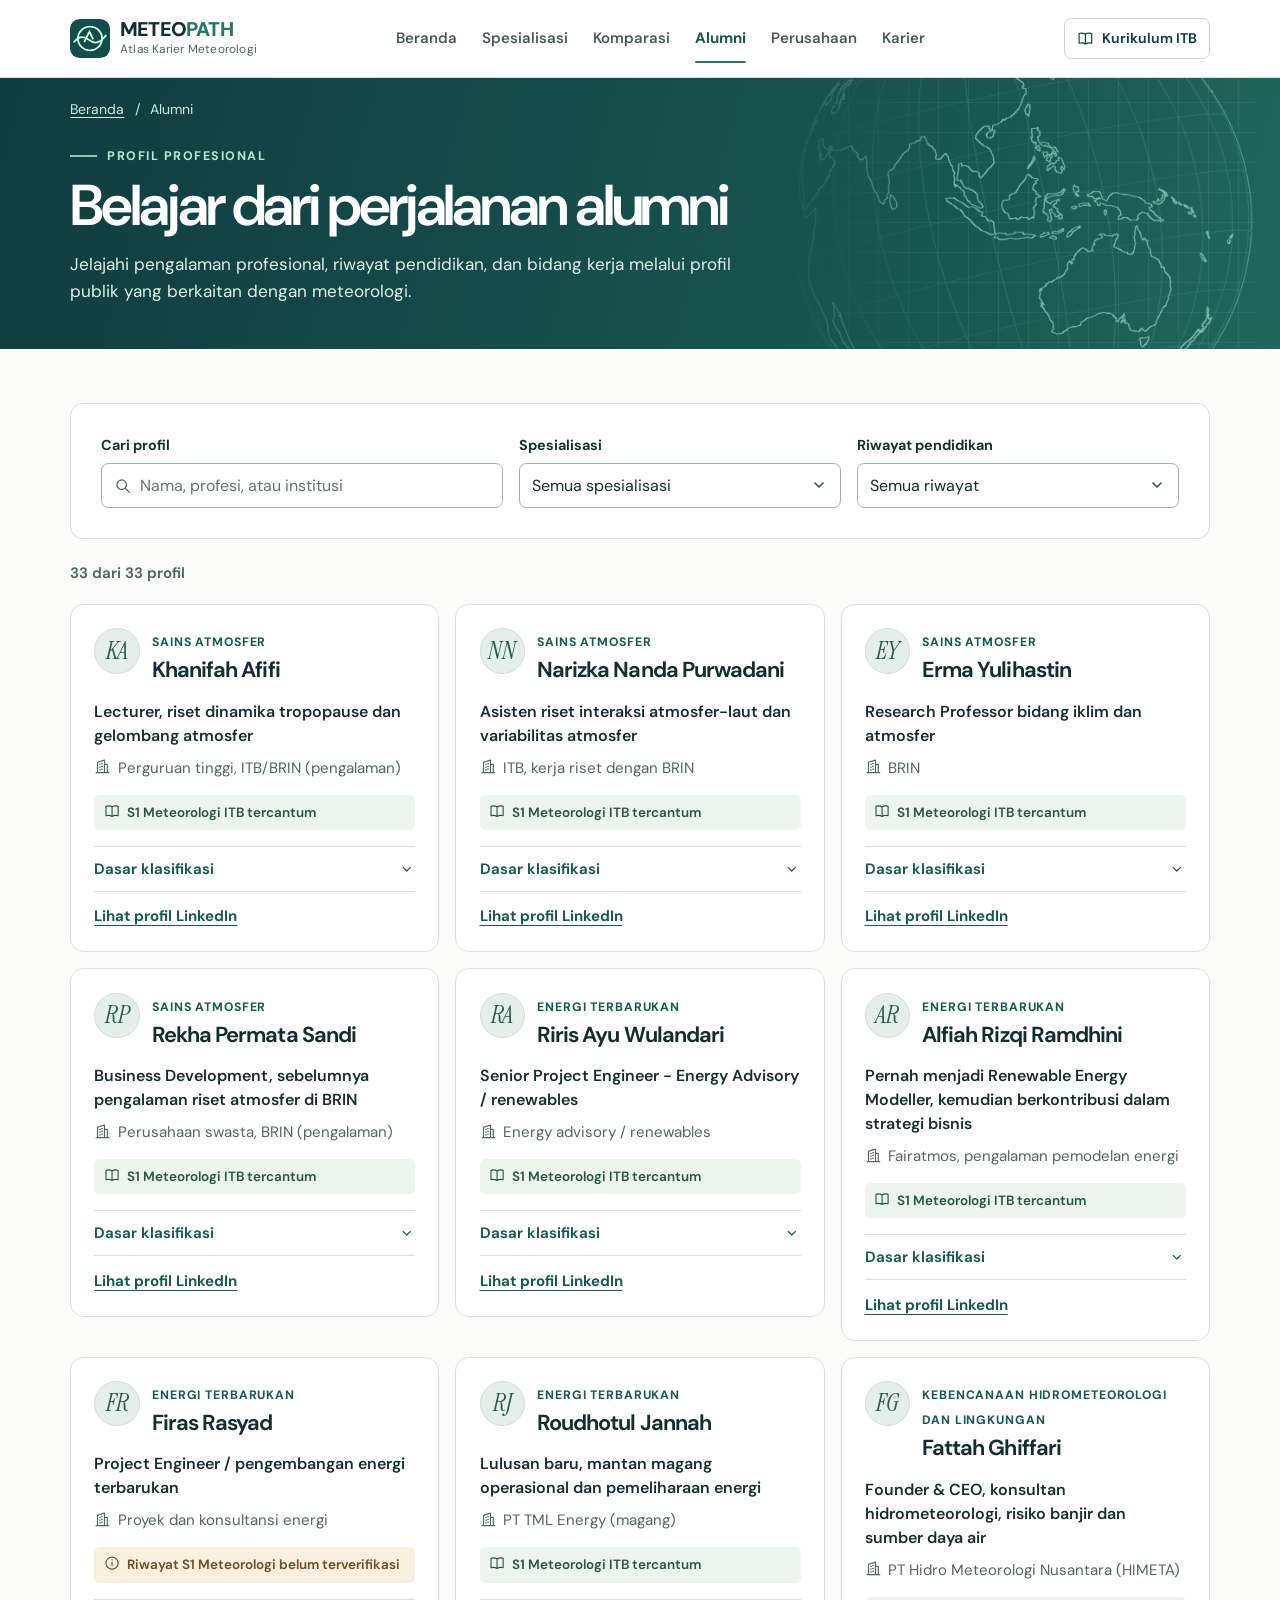
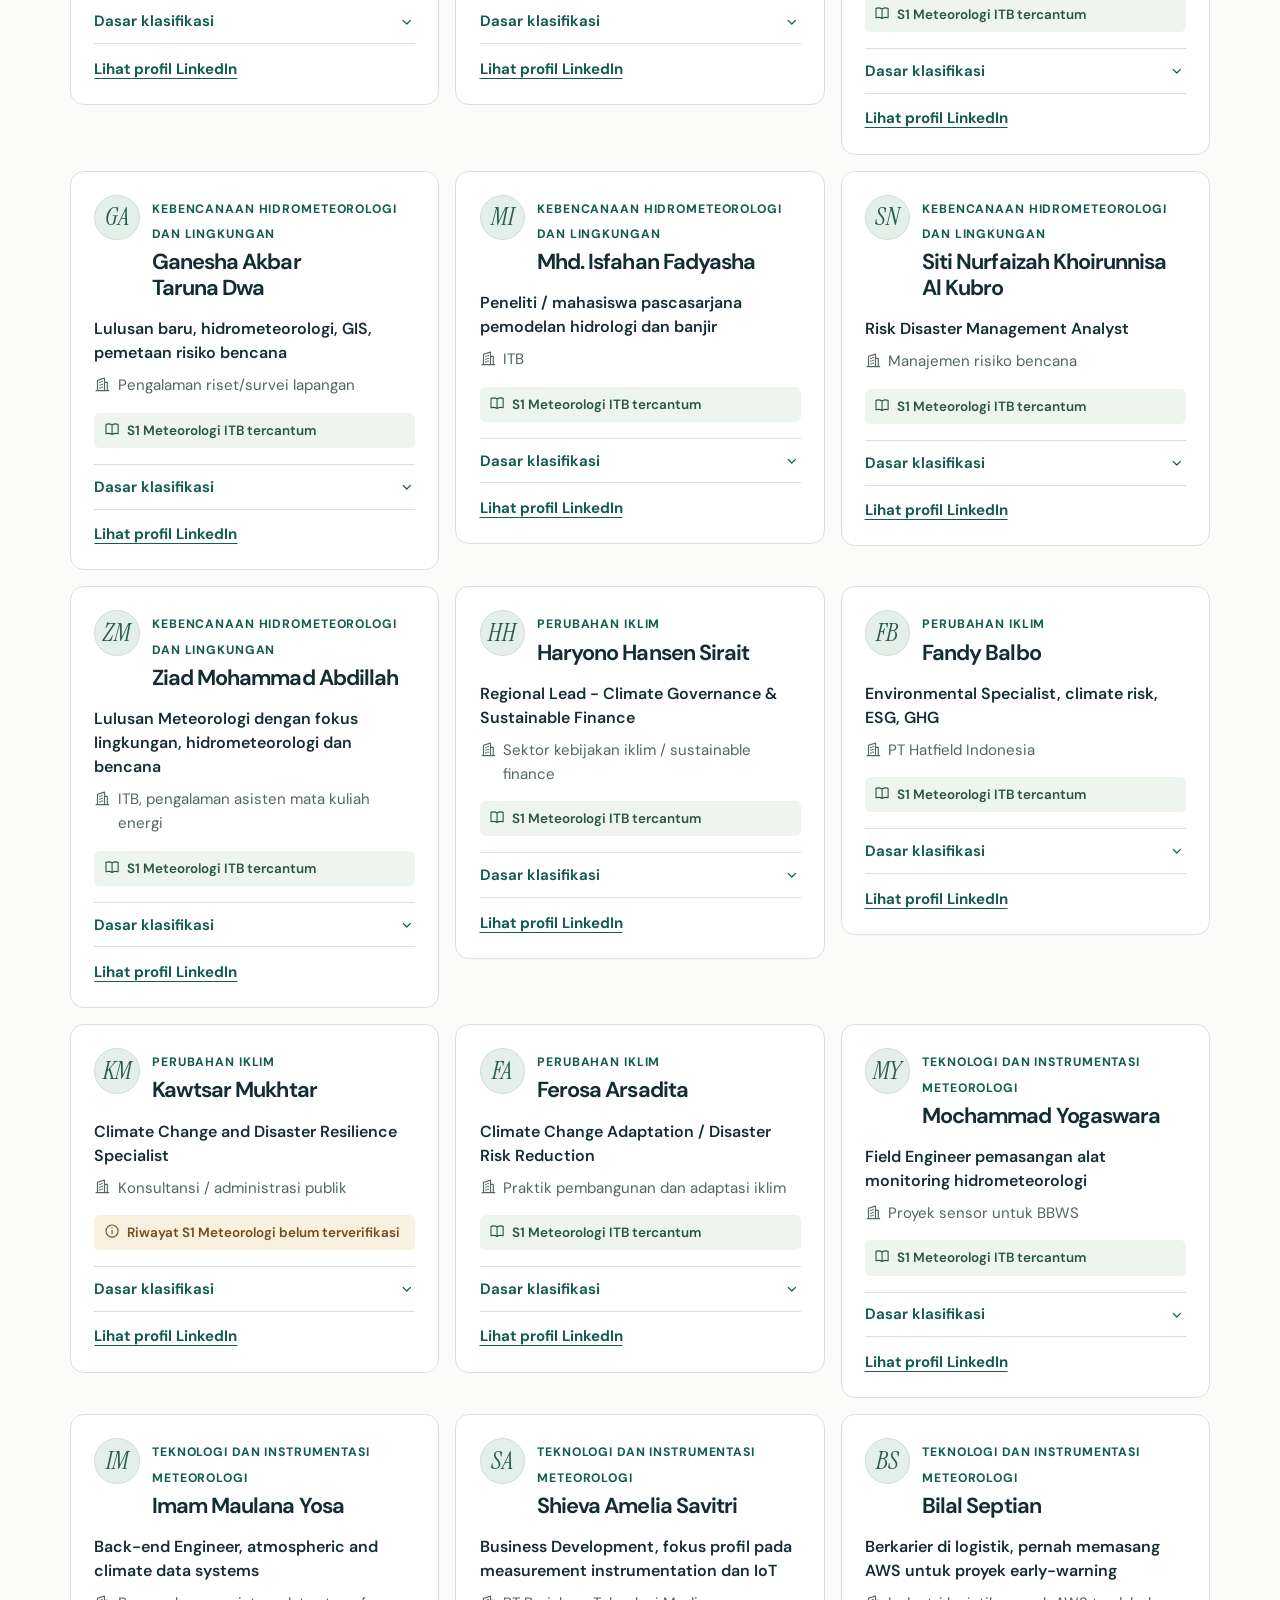
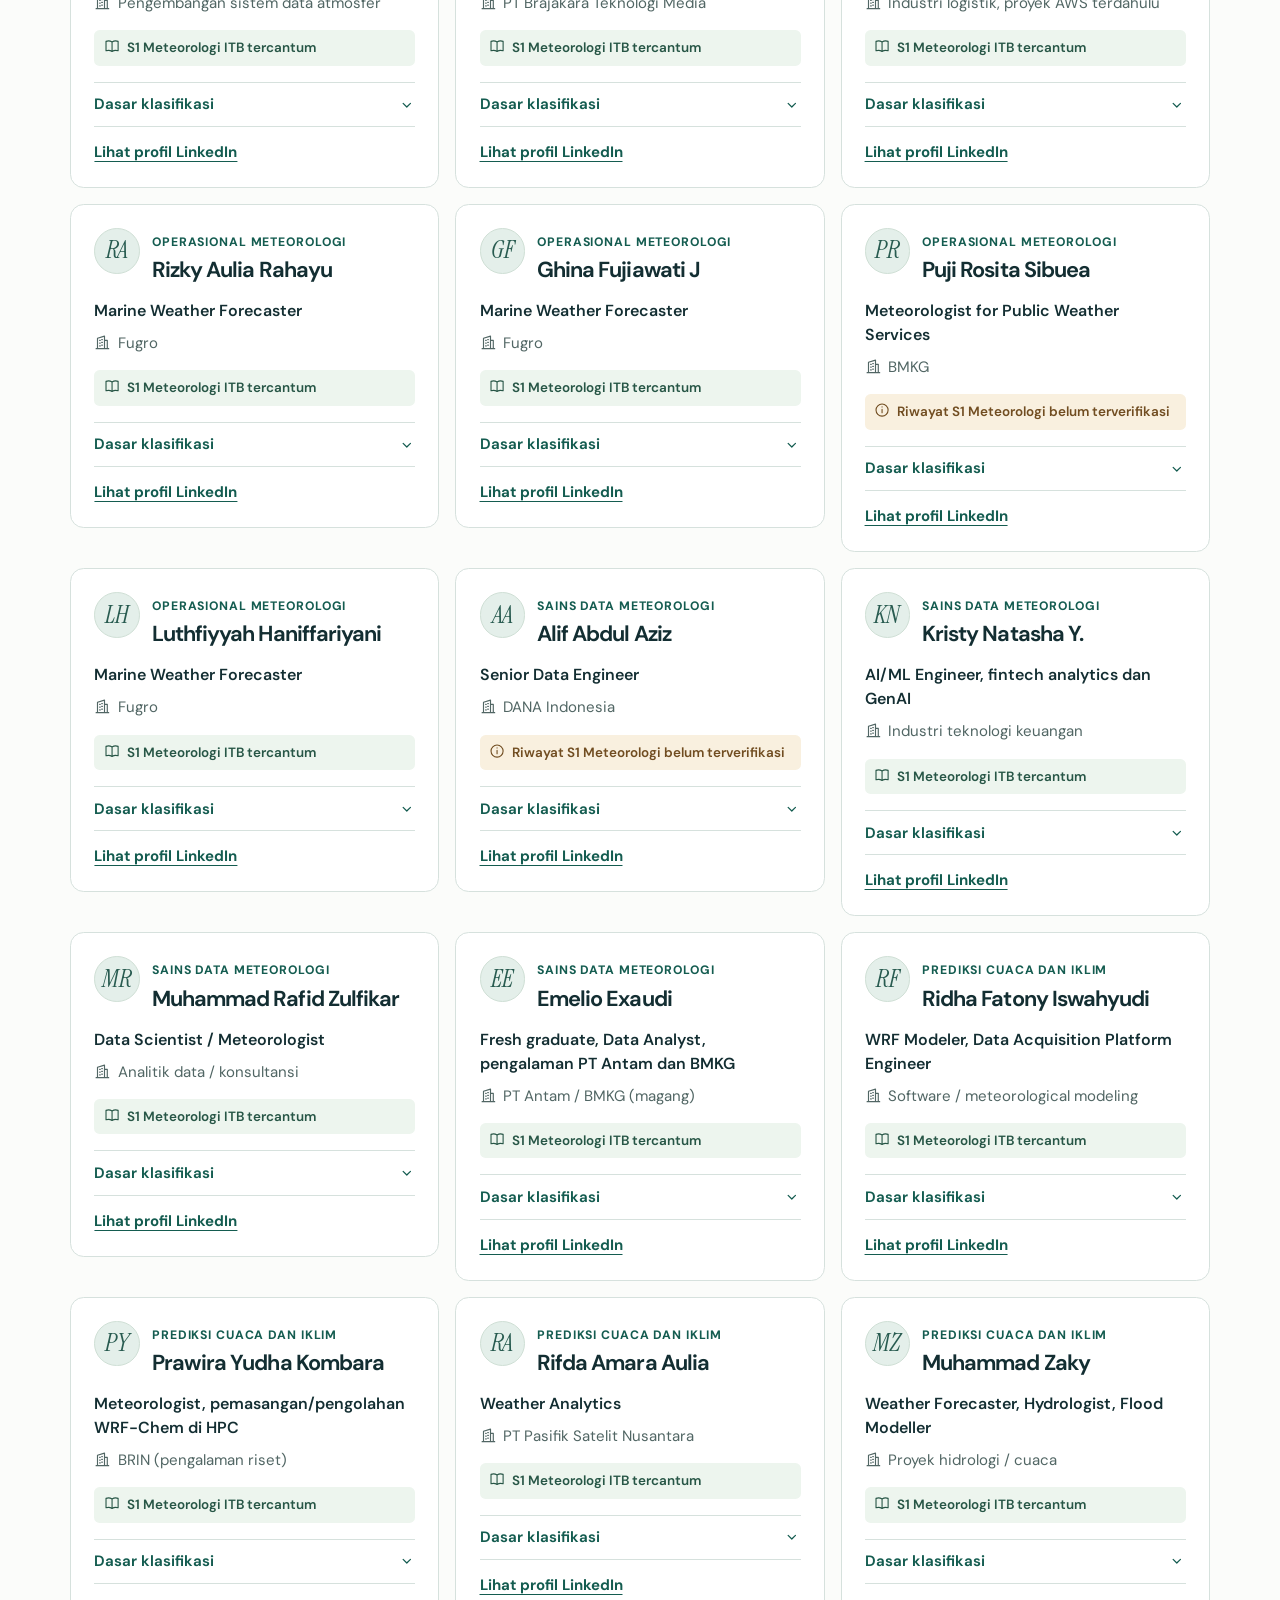
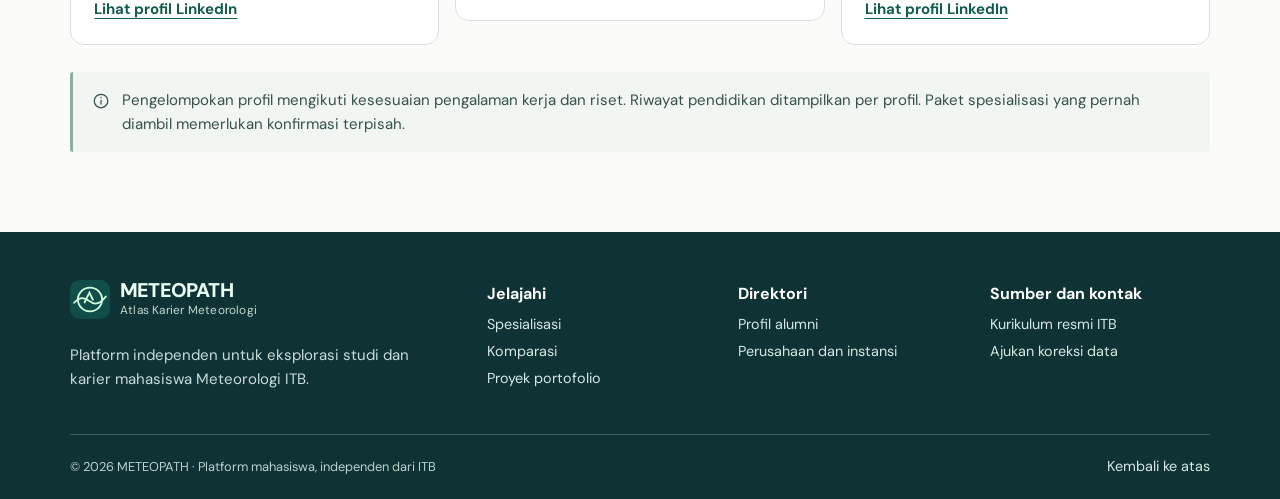
==== commit 6ae02730: "Redesign METEOPATH as a responsive meteorology career atlas Give each page its own layout and module" ====
--- a/alumni.html
+++ b/alumni.html
@@ -1,4 +1,65 @@
-<!doctype html> <html lang="id"> <head> <meta charset="utf-8"> <meta name="viewport" content="width=device-width, initial-scale=1"> <meta name="theme-color" content="#FAFAFA"> <meta name="description" content="Jelajahi profil profesional dan bidang kerja yang terkait dengan spesialisasi meteorologi."> <link rel="canonical" href="https://zeezieprog.github.io/Meteopath/alumni.html"> <meta property="og:type" content="website"><meta property="og:locale" content="id_ID"> <meta property="og:title" content="Meteopath: Eksplorasi Karier Meteorologi ITB"> <meta property="og:description" content="Eksplorasi spesialisasi, alumni, bidang industri, dan rencana karier meteorologi."> <meta property="og:url" content="https://zeezieprog.github.io/Meteopath/"> <meta name="twitter:card" content="summary"><link rel="icon" type="image/svg+xml" href="favicon.svg"> <title>Alumni | METEOPATH — Atlas Karier Meteorologi</title> <link rel="preconnect" href="https://fonts.googleapis.com"> <link rel="preconnect" href="https://fonts.gstatic.com" crossorigin> <link href="https://fonts.googleapis.com/css2?family=DM+Sans:wght@400;500;700&family=JetBrains+Mono:wght@400;500&display=swap" rel="stylesheet"> <link rel="stylesheet" href="style.css?v=6"> <link rel="stylesheet" href="mobile-stability-v7.css"> <link rel="stylesheet" href="https://api.fontshare.com/v2/css?f[]=general-sans@400,500,700&display=swap"> <link rel="stylesheet" href="genesis-editorial-v1.css"> <link rel="stylesheet" href="compact-white-grid-v1.css"> <link rel="stylesheet" href="readability-fix-v2.css"> <link rel="stylesheet" href="comparison-contrast-v3.css"> <link rel="stylesheet" href="site-pages-v1.css?v=2"> <link rel="stylesheet" href="accessibility-compare-v4.css"> <link rel="stylesheet" href="specialization-field-cards-v1.css"> <link rel="stylesheet" href="meteopath-fields-fallback-v2.css">  <script src="data.js" defer></script> <script src="curriculum.js" defer></script> <script src="meteopath-fields-v2-20261118.js" defer></script><script src="meteopath-enhancements-v2-20261118.js" defer></script> <script src="site-pages-v1.js" defer></script>  <link rel="stylesheet" href="contrast-unified-v9.css?v=9">
-<link rel="stylesheet" href="scroll-bubbles-v10.css?v=10">
-<script src="scroll-bubbles-v10.js?v=10" defer></script>
-</head> <body data-page="alumni"> <a class="skip-link" href="#alumni">Lewati navigasi ke konten</a> <div id="readingProgress" class="reading-progress" aria-hidden="true"></div> <header class="site-header" id="top"> <div class="wrap nav-inner"> <a href="index.html" class="brand" aria-label="METEOPATH kembali ke beranda"><span class="brand-orbit" aria-hidden="true"><span></span></span><span class="brand-name">METEO<span>PATH</span><small>ATLAS KARIER METEOROLOGI</small></span></a> <button class="mobile-toggle" id="mobileToggle" type="button" aria-controls="navMenu" aria-expanded="false" aria-label="Buka menu navigasi"><span></span><span></span><span></span></button> <nav class="nav" id="navMenu" aria-label="Navigasi utama"><a href="index.html">Beranda</a><a href="spesialisasi.html">Spesialisasi</a><a href="bandingkan.html">Komparasi</a><a href="alumni.html" aria-current="page">Alumni</a><a href="perusahaan.html">Perusahaan</a><a href="karier.html">Karier</a></nav> </div> </header> <main><section class="page-intro" aria-label="Pengantar halaman Alumni"><div class="wrap"><div class="page-breadcrumb"><a href="index.html">Beranda</a><span>/</span><span>Alumni</span></div><div class="page-title-row"><div><span class="page-overline">METEOPATH / ALUMNI</span><h1>Belajar dari perjalanan alumni</h1></div><p>Jelajahi profil profesional dan bidang kerja yang terkait dengan spesialisasi meteorologi.</p></div></div></section> <section class="hero section-dark" aria-labelledby="heroTitle"> <div class="hero-aura hero-aura-one" aria-hidden="true"></div><div class="hero-aura hero-aura-two" aria-hidden="true"></div> <div class="wrap hero-layout"> <div class="hero-copy reveal-on-load"> <p class="kicker light-kicker"><span class="status-dot"></span> PANDUAN KARIER METEOROLOGI</p> <h1 id="heroTitle">Temukan Arah Kariermu<br><span class="serif-accent">di Dunia Meteorologi.</span></h1> <p class="hero-desc">Delapan spesialisasi, beragam peluang. Pahami bidang ilmu dan keterampilan yang dibutuhkan, kenali perjalanan alumni, serta temukan organisasi dan proyek yang relevan dengan tujuanmu.</p> <div class="hero-actions"><a class="btn btn-coral" href="spesialisasi.html#spesialisasi">Mulai eksplorasi</a><a class="text-action" href="bandingkan.html#bandingkan">Lihat komparasi</a></div> <div class="hero-trust"><span class="trust-rule"></span><p>Kurikulum 2024, referensi publik, bukan situs resmi ITB</p></div> </div> </div> <div class="wrap hero-foot"><span>THE FUTURE IS INTERDISCIPLINARY</span><a href="index.html#ringkasan">SCROLL TO EXPLORE</a></div> </section> <section class="overview-bar" id="ringkasan"> <div class="wrap stats-grid" id="statsGrid" aria-label="Ringkasan data website"></div> </section> <section class="intro-section section-light" id="spesialisasi"> <div class="wrap"> <div class="section-heading reveal"><div><p class="kicker dark-kicker">JELAJAHI SPESIALISASI</p><h2>Delapan Spesialisasi.<br><em>Beragam Masa Depan.</em></h2></div><p class="section-aside">Tidak semua mahasiswa Meteorologi harus memilih arah karier yang sama. Mulai dari minatmu, lihat apa yang dipelajari, kemudian telusuri orang dan organisasinya.</p></div> <div class="explore-controls reveal"><div class="filter-pills" id="categoryFilters" aria-label="Filter kategori spesialisasi"></div><label class="search-field"><svg viewBox="0 0 24 24" aria-hidden="true"><circle cx="11" cy="11" r="7"></circle><path d="m16 16 4 4"></path></svg><input type="search" id="specSearch" placeholder="Cari spesialisasi, skill, atau mata kuliah..." aria-label="Cari spesialisasi"></label></div> <div class="cards-count" id="specCount"></div> <div class="spec-grid" id="specGrid"></div> <p class="section-small-print">Klasifikasi kategori di atas bersifat editorial. Nama paket dan mata kuliah mengacu pada <a href="https://meteo.itb.ac.id/?lang=id&amp;page_id=2621" target="_blank" rel="noopener noreferrer">skema resmi Meteorologi ITB 2024 </a>.</p> </div> </section> <section class="compare-section section-dark" id="bandingkan"> <div class="wrap"><div class="section-heading on-dark reveal"><div><p class="kicker light-kicker">KOMPARASI SPESIALISASI</p><h2>Pahami Perbedaannya<br><em>Menentukan Arah.</em></h2></div><p class="section-aside">Pilih dua sampai tiga spesialisasi, lalu lihat perbedaan mata kuliah, pekerjaan, skill, dan portofolio.</p></div> <div class="compare-shell"><h3>Pilih dua atau tiga spesialisasi</h3><p>Perbandingan ini tidak membuat peringkat “terbaik”.</p><div class="compare-options" id="compareOptions"></div><div class="compare-scroller" id="compareResult" aria-live="polite"></div></div></div></section> <section class="detail-section section-dark" id="detail"> <div class="wrap"> <div class="section-heading on-dark reveal"><div><p class="kicker light-kicker">DETAIL SPESIALISASI</p><h2>Kenali Bidangnya.<br><em>Bangun Keahliannya.</em></h2></div><p class="section-aside">Pilih spesialisasi untuk melihat aktivitas kerja, daftar lengkap mata kuliah, kemampuan yang perlu disiapkan, serta alumni dan perusahaan yang relevan.</p></div> <div class="detail-shell reveal"> <aside class="detail-sidebar"> <span class="detail-label">NOW EXPLORING</span> <div id="detailHeroMini" class="detail-mini-mark" aria-hidden="true"></div> <h3 id="detailName">Sains Atmosfer</h3> <p id="detailShort">Mengenal proses atmosfer dari data dan riset.</p> <div id="detailFacts" class="detail-facts"></div> <div class="detail-jump-label">PINDAH SPESIALISASI</div> <select id="detailPicker" aria-label="Pilih spesialisasi lain"></select> </aside> <div class="detail-content"> <div class="detail-tabbar" role="tablist" id="detailTabs" aria-label="Bagian detail spesialisasi"> <button type="button" class="detail-tab active" data-tab="overview" role="tab" aria-selected="true">Gambaran</button> <button type="button" class="detail-tab" data-tab="courses" role="tab" aria-selected="false">Mata kuliah <span id="courseCountBadge"></span></button> <button type="button" class="detail-tab" data-tab="skills" role="tab" aria-selected="false">Skills &amp; karier</button> <button type="button" class="detail-tab" data-tab="alumni" role="tab" aria-selected="false">Alumni</button> <button type="button" class="detail-tab" data-tab="companies" role="tab" aria-selected="false">Perusahaan</button> </div> <div id="detailBody" class="detail-body" role="tabpanel" aria-live="polite"></div> </div> </div> </div> </section> <section class="career-section section-light" id="karier"><div class="wrap"> <div class="section-heading reveal"><div><p class="kicker dark-kicker">JALUR KARIER</p><h2>Dari Perkuliahan<br><em>ke Dunia Kerja.</em></h2></div><p class="section-aside">Gambaran perkembangan keahlian dan contoh peran profesional, bukan jalur promosi yang pasti.</p></div> <div class="career-explorer"><label class="field-label" for="careerTrack">Pilih spesialisasi<select id="careerTrack"></select></label><div id="careerResult" aria-live="polite"></div></div></div></section> <section class="project-section section-dark" id="proyek"><div class="wrap"> <div class="section-heading on-dark reveal"><div><p class="kicker light-kicker">PROYEK PORTOFOLIO</p><h2>Belajar Lewat<br><em>Proyek Nyata.</em></h2></div><p class="section-aside">Pilih proyek sesuai minat dan tingkat kesulitan. Setiap proyek punya hasil akhir dan langkah praktik.</p></div> <div class="project-filters"><label class="field-label" for="projectTrack">Spesialisasi<select id="projectTrack"></select></label><label class="field-label" for="projectLevel">Tingkat<select id="projectLevel"><option value="all">Semua tingkat</option><option>Pemula</option><option>Menengah</option><option>Lanjutan</option></select></label><span class="results-label" id="projectCount" aria-live="polite"></span></div><div id="projectGrid" class="projects-grid"></div></div></section> <section class="alumni-section section-light" id="alumni"> <div class="wrap"> <div class="section-heading reveal"><div><p class="kicker dark-kicker">PROFIL PROFESIONAL</p><h2>Satu Ilmu.<br><em>Beragam Perjalanan.</em></h2></div><p class="section-aside">Jejak alumni membantu membayangkan perjalanan karier yang mungkin kamu pilih. Klasifikasi berdasarkan kesesuaian pekerjaan dan riset, bukan konfirmasi pengambilan paket kurikulum. Status pendidikan ditampilkan untuk transparansi.</p></div> <div class="directory-controls reveal"><label class="select-label">SPESIALISASI <select id="alumniFilter" aria-label="Filter alumni berdasarkan spesialisasi"></select></label><label class="search-field"><svg viewBox="0 0 24 24" aria-hidden="true"><circle cx="11" cy="11" r="7"></circle><path d="m16 16 4 4"></path></svg><input id="alumniSearch" type="search" placeholder="Cari alumni, profesi, atau institusi..." aria-label="Cari alumni"></label><span id="alumniResults" class="results-label"></span></div> <div class="advanced-filters" aria-label="Filter tambahan profil"> <label class="field-label" for="alumniDegreeFilter">Riwayat pendidikan<select id="alumniDegreeFilter"><option value="all">Semua profil</option><option value="s1">S1 Meteorologi ITB tercantum</option><option value="unknown">S1 Meteorologi belum terverifikasi</option></select></label> </div><div id="alumniGrid" class="people-grid"></div><p class="data-note">Klasifikasi profil berdasarkan pengalaman profesional, bukan konfirmasi spesialisasi. </p> </div> </section> <section class="company-section section-dark" id="perusahaan"> <div class="wrap"> <div class="section-heading on-dark reveal"><div><p class="kicker light-kicker">DIREKTORI ORGANISASI</p><h2>Kenali Industri<br><em>yang Relevan.</em></h2></div><p class="section-aside">Telusuri instansi, perusahaan, dan sektor yang berhubungan dengan delapan bidang. Satu organisasi dapat terkait beberapa bidang. Entri bukan jaminan sedang merekrut atau menerima lulusan Meteorologi.</p></div> <div class="company-spotlight reveal"><div class="company-spotlight-art" aria-hidden="true"><div class="company-spotlight-lines"></div><span class="industry-label">INDUSTRY CONNECTIONS</span><strong>29</strong><small>ORGANISASI DAN SPESIALISASI</small></div><div class="company-spotlight-copy"><span class="eyebrow-pill">FIELD TO INDUSTRY</span><h3>Hubungkan ilmu<br>dengan dunia kerja.</h3><p>Kenali contoh posisi, kemampuan yang dicari, dan tautan bukti relevansi. Cocok untuk merancang magang, portofolio, atau eksplorasi profesional.</p></div></div> <div class="directory-controls dark-controls reveal"><label class="select-label">SPESIALISASI <select id="companyFilter" aria-label="Filter perusahaan berdasarkan spesialisasi"></select></label><label class="search-field"><svg viewBox="0 0 24 24" aria-hidden="true"><circle cx="11" cy="11" r="7"></circle><path d="m16 16 4 4"></path></svg><input id="companySearch" type="search" placeholder="Cari organisasi, skill, atau posisi..." aria-label="Cari company"></label><span id="companyResults" class="results-label"></span></div> <div class="advanced-filters" aria-label="Filter tambahan organisasi"> <label class="field-label" for="companyTypeFilter">Jenis organisasi<select id="companyTypeFilter"><option value="all">Semua jenis</option></select></label> <label class="field-label" for="companyRegionFilter">Wilayah<select id="companyRegionFilter"><option value="all">Semua wilayah</option></select></label> <label class="field-label" for="companyEvidenceFilter">Bukti hubungan<select id="companyEvidenceFilter"><option value="all">Semua jenis bukti</option><option value="lowongan">Ada contoh lowongan terdokumentasi</option><option value="sektor">Relevansi sektor dan proyek</option></select></label> </div><div id="companyGrid" class="company-grid"></div><p class="data-note">29 organisasi unik, 50 hubungan lintas spesialisasi. Lowongan terdokumentasi belum tentu masih aktif. </p> </div> </section> <section class="closing-section section-dark"><div class="wrap closing-card reveal"><div><p class="kicker light-kicker">LANGKAH BERIKUTNYA</p><h2>Masa Depan Tak Harus<br><em>Ditentukan Hari Ini.</em></h2><p>Yang penting adalah mulai mengenal pilihanmu dan membangun keahlian sedikit demi sedikit.</p></div><a href="spesialisasi.html#spesialisasi" class="btn btn-coral">Jelajahi kembali</a></div></section>  </main> <footer class="footer section-dark"><div class="wrap footer-top"><div><strong class="footer-logo">METEO<span>PATH</span></strong><p>Platform eksplorasi karier meteorologi yang dibangun secara independen.</p></div><div><strong>EKSPLORASI</strong><a href="spesialisasi.html#spesialisasi">Spesialisasi </a><a href="bandingkan.html#bandingkan">Komparasi </a><a href="karier.html#karier">Jalur Karier </a><a href="karier.html#proyek">Portofolio </a></div><div><strong>SUMBER & KONTAK</strong><a href="https://meteo.itb.ac.id/?page_id=2621&amp;lang=id" target="_blank" rel="noopener noreferrer">Kurikulum resmi ITB </a><a href="https://github.com/zeezieprog/Meteopath/issues/new" target="_blank" rel="noopener noreferrer">Koreksi data </a></div></div><div class="wrap footer-bottom"><span>Hak cipta 2026 Meteopath. Bukan situs resmi ITB.</span><span>33 profil publik, 29 organisasi unik, dan 50 relasi spesialisasi</span><a href="index.html">Kembali ke atas </a></div></footer> </body> </html>
+<!doctype html>
+<html lang="id">
+<head>
+  <meta charset="utf-8">
+  <meta name="viewport" content="width=device-width, initial-scale=1">
+  <meta name="theme-color" content="#103f40">
+  <title>Direktori Alumni | METEOPATH</title>
+  <meta name="description" content="Jelajahi pengalaman profesional, riwayat pendidikan, dan bidang kerja melalui profil publik yang berkaitan dengan meteorologi.">
+  <link rel="canonical" href="https://zeezieprog.github.io/Meteopath/alumni.html">
+  <meta property="og:type" content="website">
+  <meta property="og:locale" content="id_ID">
+  <meta property="og:title" content="Direktori Alumni | METEOPATH">
+  <meta property="og:description" content="Jelajahi pengalaman profesional, riwayat pendidikan, dan bidang kerja melalui profil publik yang berkaitan dengan meteorologi.">
+  <meta property="og:url" content="https://zeezieprog.github.io/Meteopath/alumni.html">
+  <meta property="og:image" content="https://zeezieprog.github.io/Meteopath/assets/atmosfer.webp">
+  <meta name="twitter:card" content="summary_large_image">
+  <link rel="icon" type="image/svg+xml" href="favicon.svg">
+  <link rel="preload" href="assets/fonts/dm-sans.woff" as="font" type="font/woff" crossorigin>
+
+  <link rel="stylesheet" href="assets/atlas.css">
+  <script defer src="data.js"></script>
+  <script defer src="assets/atlas.js"></script>
+  <script defer src="assets/direktori.js"></script>
+</head>
+<body data-page="alumni">
+  <a class="skip" href="#utama">Lewati ke konten utama</a>
+  <header class="site-header" id="top">
+    <div class="wrap header-inner">
+      <a class="brand" href="index.html" aria-label="Meteopath, beranda"><img src="favicon.svg" width="40" height="40" alt=""><span class="brand-type"><strong>METEO<span>PATH</span></strong><small>Atlas Karier Meteorologi</small></span></a>
+      <button type="button" class="menu-toggle" id="menuToggle" aria-controls="navMenu" aria-expanded="false"><svg class="icon" aria-hidden="true" focusable="false"><use href="assets/icons.svg#menu"></use></svg><span>Menu</span></button>
+      <nav class="main-nav" id="navMenu" aria-label="Navigasi utama">
+          <a href="index.html">Beranda</a>
+          <a href="spesialisasi.html">Spesialisasi</a>
+          <a href="bandingkan.html">Komparasi</a>
+          <a href="alumni.html" aria-current="page">Alumni</a>
+          <a href="perusahaan.html">Perusahaan</a>
+          <a href="karier.html">Karier</a>
+      </nav>
+      <a class="curriculum-link" href="https://meteo.itb.ac.id/?lang=id&amp;page_id=2621" target="_blank" rel="noopener noreferrer"><svg class="icon" aria-hidden="true" focusable="false"><use href="assets/icons.svg#book"></use></svg>Kurikulum ITB</a>
+    </div>
+  </header>
+  <main id="utama" tabindex="-1">
+    <section class="page-mast" aria-labelledby="judul">
+      <div class="wrap mast-inner">
+        <nav class="crumbs" aria-label="Lokasi halaman"><a href="index.html">Beranda</a><span aria-hidden="true">/</span><span aria-current="page">Alumni</span></nav>
+        <div class="mast-copy"><p class="eyebrow">Profil profesional</p><h1 id="judul">Belajar dari perjalanan alumni</h1><p>Jelajahi pengalaman profesional, riwayat pendidikan, dan bidang kerja melalui profil publik yang berkaitan dengan meteorologi.</p></div>
+        <div class="mast-art" aria-hidden="true"><img src="assets/globe.webp" alt="" width="540" height="540"></div>
+      </div>
+    </section>    <section id="alumni" class="section-block directory"><div class="wrap">
+      <div class="filter-surface"><div class="directory-toolbar alumni-toolbar"><label class="field search-field" for="alumniSearch"><span>Cari profil</span><span class="search-input"><svg class="icon" aria-hidden="true" focusable="false"><use href="assets/icons.svg#search"></use></svg><input type="search" id="alumniSearch" placeholder="Nama, profesi, atau institusi" autocomplete="off"></span></label><label class="field" for="alumniFilter"><span>Spesialisasi</span><select id="alumniFilter"></select></label><label class="field" for="alumniDegreeFilter"><span>Riwayat pendidikan</span><select id="alumniDegreeFilter"><option value="all">Semua riwayat</option><option value="s1">S1 Meteorologi ITB tercantum</option><option value="unknown">Riwayat S1 belum terverifikasi</option></select></label></div></div>
+      <div class="results-line"><p id="alumniCount" class="result-count" role="status"></p><button class="reset-link" type="button" id="alumniReset" hidden>Hapus filter</button></div><noscript><p class="note">Aktifkan JavaScript untuk menggunakan pencarian, filter, dan informasi interaktif di halaman ini.</p></noscript><div class="directory-grid" id="alumniGrid"></div>
+      <div class="note"><svg class="icon" aria-hidden="true" focusable="false"><use href="assets/icons.svg#info"></use></svg><p>Pengelompokan profil mengikuti kesesuaian pengalaman kerja dan riset. Riwayat pendidikan ditampilkan per profil. Paket spesialisasi yang pernah diambil memerlukan konfirmasi terpisah.</p></div>
+    </div></section>
+  </main>
+  <footer class="site-footer">
+    <div class="wrap footer-grid">
+      <div class="footer-brand"><a class="brand" href="index.html" aria-label="Meteopath, beranda"><img src="favicon.svg" width="40" height="40" alt=""><span class="brand-type"><strong>METEO<span>PATH</span></strong><small>Atlas Karier Meteorologi</small></span></a><p>Platform independen untuk eksplorasi studi dan karier mahasiswa Meteorologi ITB.</p></div>
+      <div><h2>Jelajahi</h2><a href="spesialisasi.html">Spesialisasi</a><a href="bandingkan.html">Komparasi</a><a href="karier.html#proyek">Proyek portofolio</a></div>
+      <div><h2>Direktori</h2><a href="alumni.html">Profil alumni</a><a href="perusahaan.html">Perusahaan dan instansi</a></div>
+      <div><h2>Sumber dan kontak</h2><a href="https://meteo.itb.ac.id/?lang=id&amp;page_id=2621" target="_blank" rel="noopener noreferrer">Kurikulum resmi ITB</a><a href="https://github.com/zeezieprog/Meteopath/issues/new" target="_blank" rel="noopener noreferrer">Ajukan koreksi data</a></div>
+    </div>
+    <div class="wrap footer-base"><span>© 2026 METEOPATH · Platform mahasiswa, independen dari ITB</span><a href="#top">Kembali ke atas</a></div>
+  </footer>
+</body>
+</html>
--- a/assets/atlas.css
+++ b/assets/atlas.css
@@ -0,0 +1,536 @@
+@font-face {
+  font-family: "DM Sans";
+  src: url("fonts/dm-sans.woff") format("woff");
+  font-weight: 100 1000;
+  font-style: normal;
+  font-display: swap;
+}
+@font-face {
+  font-family: "Instrument Serif";
+  src: url("fonts/instrument-serif-italic.woff") format("woff");
+  font-style: italic;
+  font-weight: 400;
+  font-display: swap;
+}
+:root {
+  color-scheme: light;
+  --ink: #132e32;
+  --body: #334e51;
+  --muted: #516664;
+  --green: #145c50;
+  --deep: #103f40;
+  --line: #d6e1dd;
+  --wash: #f2f6f3;
+  --light: #d2f5e2;
+  --white: #fff;
+  --wrap: 80rem;
+  --pad: clamp(1.15rem, 5.5vw, 6rem);
+  --section: clamp(3.5rem, 6vw, 6rem);
+  font-family: "DM Sans", system-ui, -apple-system, "Segoe UI", sans-serif;
+  font-size: 100%;
+  line-height: 1.6;
+  font-synthesis: none;
+  -webkit-text-size-adjust: 100%;
+}
+*, *::before, *::after { box-sizing: border-box }
+body { margin: 0; color: var(--body); background: #fff; }
+[hidden] { display: none !important }
+a { color: var(--green); text-underline-offset: .22em; text-decoration-thickness: .08em }
+a:hover { text-decoration-thickness: .14em }
+button, input, select, textarea { font: inherit; color: inherit }
+button, select, summary, input[type="checkbox"] { cursor: pointer }
+button:disabled, input:disabled { cursor: default }
+button { background: none; border: 0 }
+input, select, textarea { max-width: 100% }
+img { display: block; max-width: 100% }
+h1, h2, h3, h4, p, dl, dd, ul, ol { margin: 0 }
+h1, h2, h3, h4 { color: var(--ink); line-height: 1.13; text-wrap: pretty }
+h1, h2, h3 { letter-spacing: -.044em }
+h1 { font-weight: 610 }
+h2 { font-size: clamp(2.1rem, 4vw, 3.5rem); font-weight: 580 }
+h3 { font-size: 1.45rem; font-weight: 660 }
+h4 { font-size: 1.06rem; font-weight: 690; letter-spacing: -.012em }
+em { font-family: "Instrument Serif", Georgia, serif; font-weight: 400; font-style: italic; letter-spacing: -.012em }
+:focus-visible { outline: 3px solid #086da0; outline-offset: 4px }
+:is(.hero,.page-mast,.detail-side,.guide-cover,.site-footer,.feature-lead) :focus-visible { outline-color: #ffc977 }
+:where(section[id],main[id],header[id],.project-card[id]) { scroll-margin-top: 5.8rem }
+::selection { background: #d3f5d6; color: #163c34 }
+.wrap { width: min(var(--wrap), calc(100% - var(--pad) * 2)); margin-inline: auto }
+.section-block { padding-block: var(--section) }
+.icon { width: 1.2em; height: 1.2em; flex: 0 0 auto; vertical-align: middle }
+.sr, .skip:not(:focus) { position: absolute; width: 1px; height: 1px; padding: 0; margin: -1px; overflow: hidden; clip: rect(0,0,0,0); white-space: nowrap; border: 0 }
+.skip:focus { position: fixed; top: .5rem; left: .5rem; z-index: 50; padding: .65rem 1rem; background: white; color: var(--green) }
+#utama:focus { outline: none }
+.eyebrow, .panel-kicker, .card-kicker { color: var(--green); font-size: .78rem; font-weight: 730; line-height: 1.45; letter-spacing: .12em; text-transform: uppercase }
+.eyebrow { display: flex; align-items: center; gap: .65rem; margin-bottom: 1rem }
+.eyebrow::before { content: ""; width: 1.65rem; height: 2px; background: currentColor; opacity: .78 }
+.panel-kicker { display: inline-block; margin-bottom: .65rem }
+.card-kicker { letter-spacing: .072em; font-size: .765rem }
+.text-link, .card-action, .light-action { font-weight: 690; text-decoration: underline; text-underline-offset: .28em }
+.text-link { font-size: .94rem }
+.section-head { display: flex; align-items: end; justify-content: space-between; gap: 2rem; margin-bottom: 2rem }
+.section-head > :first-child { flex: 1 }
+.section-intro { max-width: 29rem; color: var(--muted); line-height: 1.65 }
+.actions, .panel-links, .guide-links, .directory-links, .copy-controls { display: flex; flex-wrap: wrap; align-items: center; gap: .75rem 1.15rem }
+.button {
+  display: inline-flex; align-items: center; justify-content: center; gap: .6rem;
+  min-height: 3rem; padding: .7rem 1.15rem; border: 1px solid transparent; border-radius: .48rem;
+  font-size: .96rem; line-height: 1.4; font-weight: 680; text-decoration: none; transition: background .15s, border-color .15s;
+}
+.button .icon { width: 1.1rem; height: 1.1rem }
+.button.primary { background: #c7f4d8; color: #153b35 }
+.button.primary:hover { background: #e0ffeb }
+.button.transparent { color: white; border-color: #a1b3b9; background: rgba(12,34,46,.55) }
+.button.transparent:hover { background: #234451; border-color: white }
+.button.solid { color: #fff; background: var(--deep) }
+.button.solid:hover { background: var(--green) }
+.button.outlined { color: var(--green); background: white; border-color: #92aaa0 }
+.button.outlined:hover { background: var(--wash) }
+
+.site-header { position: sticky; z-index: 10; top: 0; background: #fff; border-bottom: 1px solid var(--line) }
+.header-inner { display: flex; align-items: center; justify-content: space-between; gap: 1.1rem; min-height: 4.8rem }
+.brand { display: inline-flex; align-items: center; flex: 0 0 auto; gap: .65rem; text-decoration: none; color: var(--ink) }
+.brand img { width: 2.45rem; height: 2.45rem }
+.brand-type { display: grid; gap: .08rem; line-height: 1 }
+.brand-type strong { color: var(--ink); font-size: 1.24rem; letter-spacing: -.04em; font-weight: 830 }
+.brand-type strong span { color: #247762 }
+.brand-type small { font-size: .74rem; color: var(--muted); letter-spacing: .018em; line-height: 1.4 }
+.main-nav { display: flex; align-items: stretch; align-self: stretch; gap: clamp(.62rem,1.7vw,1.75rem) }
+.main-nav a { display: inline-flex; align-items: center; position: relative; padding: .2rem .1rem; color: #435757; font-size: .94rem; font-weight: 570; text-decoration: none }
+.main-nav a:is(:hover,[aria-current]) { color: #145b4d }
+.main-nav a[aria-current] { font-weight: 730 }
+.main-nav a[aria-current]::after { content: ""; position: absolute; bottom: .85rem; left: .1rem; right: .1rem; height: 2px; background: #267964; border-radius: 2px }
+.curriculum-link { display: inline-flex; gap: .48rem; align-items: center; flex: 0 0 auto; border: 1px solid #c6d6cf; border-radius: .45rem; padding: .52rem .75rem; color: var(--deep); text-decoration: none; font-size: .875rem; font-weight: 650 }
+.curriculum-link:hover { background: var(--wash) }
+.menu-toggle { display: none }
+
+.hero { position: relative; isolation: isolate; overflow: hidden; background: #0b283a; color: #fff }
+.hero-image, .hero::before { position: absolute; inset: 0; z-index: -1 }
+.hero-image img { width: 100%; height: 100%; object-fit: cover; object-position: center 45% }
+.hero::before { content: ""; z-index: 0; background: linear-gradient(90deg,rgba(7,27,42,.94) 0%,rgba(8,29,44,.86) 25%,rgba(9,30,45,.62) 45%,rgba(9,30,45,.04) 73%), linear-gradient(0deg,rgba(7,29,37,.46),transparent 22%) }
+.hero-inner { position: relative; display: flex; align-items: center; min-height: clamp(30rem, 37vw, 39rem); padding-block: clamp(3.75rem, 5.5vw, 6rem) }
+.hero-copy { width: min(61%,48rem) }
+.hero .eyebrow, .page-mast .eyebrow, .feature-lead .eyebrow, .detail-side .eyebrow, .guide-cover .eyebrow { color: #b5e9d1 }
+.hero h1 { font-size: clamp(3.15rem,5.15vw,5.35rem); color: #fff; line-height: 1.025; letter-spacing: -.046em; font-weight: 570 }
+.hero h1 em { color: #c6efdc; font-size: 1.17em; letter-spacing: -.027em; line-height: 1.04 }
+.hero-desc { margin-top: 1.35rem; max-width: 34rem; color: #edf3f4; font-size: clamp(1rem,1.3vw,1.115rem); line-height: 1.65 }
+.hero .actions { margin-top: 1.85rem; gap: .7rem }
+.photo-credit { position: absolute; right: 0; bottom: 1.1rem; display: inline-flex; gap: .45rem; align-items: center; font-size: .76rem; letter-spacing: .025em; color: #f5f8f8; padding: .26rem .64rem; background: #112f40be; border-radius: .26rem }
+.metrics { border-bottom: 1px solid var(--line); background: #fff }
+.metrics-grid { display: grid; grid-template-columns: repeat(4,minmax(0,1fr)); padding-block: 1.7rem }
+.metrics-grid > div { padding-inline: clamp(.7rem,2.0vw,2.3rem); border-left: 1px solid var(--line); display: grid; align-content: center; align-items: end; column-gap: clamp(.5rem,1vw,1rem); grid-template-columns: auto 1fr; grid-template-rows: auto auto }
+.metrics-grid > div:first-child { border-left: 0; padding-left: 0 }
+.metrics-grid > div:last-child { padding-right: 0 }
+.metrics-grid dt { grid-row: 1; grid-column: 2; font-weight: 690; line-height: 1.35; color: var(--ink); font-size: .98rem }
+.metrics-grid dd { display: contents }
+.metrics-grid strong { grid-column: 1; grid-row: 1 / 3; align-self: center; color: var(--deep); font-size: clamp(2.3rem,3.2vw,3.25rem); font-weight: 510; letter-spacing: -.063em; line-height: 1.02; font-variant-numeric: lining-nums tabular-nums }
+.metrics-grid dd span { grid-column: 2; grid-row: 2; color: var(--muted); font-size: .8rem; line-height: 1.4; align-self: start; margin-top: .18rem }
+
+.feature-section { background: #f6f8f5 }
+.feature-grid { display: grid; grid-template-columns: 1.04fr 1fr 1fr; grid-template-rows: 1fr 1fr; gap: 1rem }
+.feature-card, .feature-lead, .spec-card { text-decoration: none; transition: box-shadow .18s, border-color .18s, transform .18s; min-width: 0 }
+.feature-card, .spec-card, .directory-card, .project-card { border: 1px solid var(--line); border-radius: .85rem; background: white }
+.feature-card:hover, .spec-card:hover { box-shadow: 0 8px 24px rgba(17,63,53,.08); border-color: #7ea598; transform: translateY(-2px) }
+.feature-card { display: flex; flex-direction: column; align-items: flex-start; padding: clamp(1.2rem,2.18vw,2rem); color: var(--body) }
+.tile-icon { width: 2.65rem; height: 2.65rem; border-radius: .6rem; display: inline-flex; align-items: center; justify-content: center; color: #1b6758; background: #e5f1ea; flex: none }
+.tile-icon .icon { width: 1.42rem; height: 1.42rem }
+.feature-card .tile-icon { margin-bottom: 1rem }
+.feature-card h3 { margin: .27rem 0 .55rem; font-size: clamp(1.35rem,2vw,1.8rem); font-weight: 630 }
+.feature-card > p:not(.card-kicker) { line-height: 1.56 }
+.card-action { margin-top: auto; padding-top: 1rem; font-size: .9rem; color: var(--green) }
+.feature-lead { grid-row: 1 / 3; position: relative; isolation: isolate; overflow: hidden; display: flex; align-items: end; border-radius: .85rem; padding: clamp(1.4rem,2.5vw,2.5rem); background: #124a49; color: #e3f2e9 }
+.lead-art, .mast-art { position: absolute; overflow: hidden; pointer-events: none; z-index: -1 }
+.lead-art { inset: 0; background: radial-gradient(ellipse at 72% 16%,#327564,transparent 55%), linear-gradient(140deg,#115453,#103e3d) }
+.lead-art::before, .mast-art::before { content: ""; position: absolute; inset: 0; background-image: linear-gradient(90deg,rgba(158,224,202,.10) 1px,transparent 1px),linear-gradient(0deg,rgba(158,224,202,.10) 1px,transparent 1px); background-size: 30px 30px }
+.lead-art::after { content: ""; position: absolute; inset: 0; background: linear-gradient(0deg,#113d3d 3%,rgba(15,59,57,.97) 38%,transparent 73%) }
+.lead-art img { width: min(133%,32rem); max-width: none; position: absolute; right: -17%; top: -7%; opacity: .97; transform: rotate(-8deg) }
+.lead-content { position: relative; padding-top: 11rem }
+.feature-lead h3 { color: white; font-size: clamp(2rem,3vw,3rem); font-weight: 570; margin-bottom: .65rem }
+.feature-lead .eyebrow { margin-bottom: .5rem }
+.feature-lead .light-action { color: #d1f7db; font-size: .94rem; display: inline-block; margin-top: 1.25rem }
+.feature-lead:hover .light-action, .feature-card:hover .card-action { text-decoration-thickness: 2px }
+.about { border-bottom: 1px solid var(--line) }
+.about-layout { display: grid; grid-template-columns: .82fr 1.18fr; gap: clamp(2rem,8vw,8rem) }
+.about h2 em { color: var(--green); font-size: 1.17em }
+.about-body { font-size: 1.085rem; line-height: 1.8 }
+.source-box { display: flex; align-items: start; gap: .95rem; border-top: 1px solid var(--line); margin-top: 1.4rem; padding-top: 1.4rem }
+.source-box strong { color: var(--ink) }
+.source-box p { margin: .3rem 0 .65rem }
+.closing { display: flex; align-items: center; justify-content: space-between; gap: 2rem; padding-block: 3.5rem }
+.closing h2 { font-size: clamp(1.7rem,3vw,2.6rem); margin-bottom: .45rem }
+.closing .button { flex: 0 0 auto }
+.closing .eyebrow { margin-bottom: .6rem }
+.site-footer { background: #0f3235; color: #c9dcda }
+.footer-grid { display: grid; grid-template-columns: 1.75fr 1fr 1fr 1fr; gap: 2rem; padding-block: 3rem 2.5rem }
+.footer-grid .brand-type strong, .footer-grid .brand-type strong span { color: #e8fff1 }
+.footer-grid .brand-type small { color: #c2d9cf }
+.footer-brand p { margin-top: 1rem; max-width: 23rem; font-size: .94rem }
+.footer-grid h2 { color: white; font-size: 1rem; font-weight: 690; margin: .3rem 0 .6rem; letter-spacing: 0 }
+.footer-grid > div > a:not(.brand), .footer-base a { color: #d6e9e2; display: table; text-decoration: none; margin-block: .26rem; font-size: .9rem }
+.footer-grid a:hover, .footer-base a:hover { text-decoration: underline }
+.footer-base { border-top: 1px solid #37605e; display: flex; align-items: center; justify-content: space-between; gap: 1rem; padding-block: 1rem; color: #bcd2cd; font-size: .8rem }
+
+.page-mast { position: relative; isolation: isolate; overflow: hidden; color: #e5f1e9; background: linear-gradient(105deg,#103c40,#195752 74%,#20675b) }
+.mast-inner { position: relative; isolation: isolate; padding-block: 1.25rem 2.75rem }
+.crumbs { display: flex; align-items: center; gap: .65rem; font-size: .875rem; color: #d0e9e2; margin-bottom: 1.65rem }
+.crumbs a { color: inherit }
+.mast-copy { max-width: 72% }
+.mast-copy .eyebrow { margin-bottom: .55rem }
+.mast-copy h1 { color: white; font-size: clamp(2.15rem,4.5vw,4.2rem); letter-spacing: -.054em }
+.mast-copy > p:last-child { margin-top: .75rem; max-width: 42rem; color: #e2f0eb; font-size: 1.07rem }
+.mast-art { inset: -35% -4% -40% 63%; opacity: .84; mask-image: linear-gradient(90deg,transparent,#000 35%) }
+.mast-art img { position: absolute; width: 100%; height: 100%; object-fit: contain; object-position: center; opacity: .75 }
+.page-mast + .section-block { padding-top: clamp(2.2rem,4.2vw,4.1rem) }
+
+.field, .filter-group { display: flex; flex-direction: column; gap: .38rem; min-width: 0 }
+.field > span:first-child, .field-name { color: var(--ink); font-size: .9rem; font-weight: 670 }
+.field select, .field input:not([type=checkbox]), .field textarea {
+  width: 100%; height: 2.85rem; min-width: 0; color: var(--ink); background-color: #fff;
+  border: 1px solid #9cb3aa; border-radius: .46rem; font-size: 1rem; padding: .52rem .75rem;
+}
+.field select {
+  appearance: none; padding-right: 2.35rem; text-overflow: ellipsis;
+  background-image: url("data:image/svg+xml,%3Csvg xmlns='http://www.w3.org/2000/svg' viewBox='0 0 16 16' fill='none' stroke='%23334e51' stroke-width='1.6' stroke-linecap='round' stroke-linejoin='round'%3E%3Cpath d='m4 6 4 4 4-4'/%3E%3C/svg%3E");
+  background-repeat: no-repeat; background-position: right .8rem center; background-size: 1rem;
+}
+.field textarea { height: auto; resize: vertical }
+.field input::placeholder { color: #64746e; opacity: 1 }
+.search-input { display: flex; position: relative; align-items: center }
+.search-input .icon { position: absolute; left: .8rem; color: #45645c; pointer-events: none; width: 1.1rem; height: 1.1rem }
+.search-input input[type=search] { padding-left: 2.4rem }
+.catalog-toolbar { display: flex; align-items: end; flex-wrap: wrap; justify-content: space-between; gap: 1.2rem }
+.catalog-toolbar > .search-field { width: min(100%,21rem) }
+.pills, .chips { display: flex; flex-wrap: wrap; gap: .4rem }
+.pill { min-height: 2.75rem; padding: .4rem .83rem; border: 1px solid #b7cac0; border-radius: 2rem; background: white; color: var(--body); font-size: .91rem; font-weight: 600; line-height: 1.35 }
+.pill:hover { background: #eaf2ec }
+.pill[aria-pressed=true] { background: var(--deep); color: #fff; border-color: var(--deep) }
+.results-line { display: flex; align-items: center; justify-content: space-between; gap: 1rem; min-height: 2.8rem; margin-block: .75rem .55rem }
+.result-count { font-size: .94rem; font-weight: 640; color: var(--muted) }
+.reset-link { color: var(--green); font-weight: 680; font-size: .92rem; padding: .4rem .2rem; text-decoration: underline; text-underline-offset: .22em }
+.source-note { font-size: .9rem; line-height: 1.65; color: var(--muted); margin-top: 1.2rem }
+.empty { grid-column: 1/-1; display: grid; justify-items: center; gap: .35rem; text-align: center; border: 1px dashed #a2b7ad; border-radius: .7rem; padding: 2.2rem 1rem; background: var(--wash) }
+.empty .icon { color: var(--green); font-size: 1.45rem; margin-bottom: .5rem }
+.empty strong { color: var(--ink); font-size: 1.14rem }
+.note { margin-block: 1.7rem .2rem; display: flex; align-items: start; gap: .75rem; background: var(--wash); border-inline-start: 3px solid #8bafa0; color: #345049; padding: 1rem 1.15rem; border-radius: .2rem; font-size: .94rem }
+.note .icon { margin-top: .25rem }
+.note-inline { padding: 1rem 1.15rem; background: #edf5ef; border-left: 3px solid #81ab96; color: #294b41; border-radius: .25rem; font-size: .94rem }
+.note-inline p { margin-top: .3rem }
+.spec-grid { display: grid; grid-template-columns: repeat(4,minmax(0,1fr)); gap: 1rem }
+.climate { --tone: #1a6753; --tint: #e1f1e5 }
+.industry { --tone: #805019; --tint: #f7eddb }
+.technology { --tone: #315e83; --tint: #e6eff7 }
+:is(.spec-card,.compare-choice) .tile-icon { background: var(--tint); color: var(--tone) }
+.spec-card { display: flex; flex-direction: column; padding: 1.25rem; color: var(--body) }
+.spec-card h3 { font-size: clamp(1.22rem,1.6vw,1.55rem); line-height: 1.24; margin: 1.1rem 0 .5rem }
+.spec-card > p { line-height: 1.56 }
+.card-meta, .card-foot, .project-meta { display: flex; align-items: center; flex-wrap: wrap; gap: .55rem; justify-content: space-between }
+.category { color: var(--tone); letter-spacing: .008em; font-weight: 670; font-size: .81rem }
+.card-foot { margin-top: auto; padding-top: 1.1rem; color: var(--muted); font-size: .79rem }
+.card-foot::before { content: ""; width: 100%; height: 1px; background: var(--line); margin-bottom: .15rem }
+.detail-section, .project-section { background: var(--wash); border-block: 1px solid var(--line) }
+.detail-layout, .guide-layout { display: grid; grid-template-columns: minmax(15rem,.72fr) minmax(0,1.9fr); align-items: start; gap: 1.25rem }
+.detail-side, .guide-cover { padding: clamp(1.3rem,2.25vw,2.1rem); background: var(--deep); color: #dfebe8; border-radius: .8rem; overflow-wrap: anywhere }
+.detail-side h3, .guide-cover h3 { color: white; font-size: clamp(1.6rem,2.6vw,2.4rem); margin: .6rem 0 }
+.detail-side .eyebrow, .guide-cover .eyebrow { font-size: .74rem }
+.detail-emblem { display: inline-flex; align-items: center; justify-content: center; width: 3.25rem; height: 3.25rem; background: #245851; border: 1px solid #548377; color: #ccffda; border-radius: .65rem }
+.detail-emblem .icon { width: 1.85rem; height: 1.85rem }
+.side-facts { margin-block: 1.3rem; border-top: 1px solid #4d726c }
+.side-facts > div { display: flex; justify-content: space-between; gap: .8rem; border-bottom: 1px solid #4d726c; padding-block: .53rem; font-size: .92rem }
+.side-facts dd { font-weight: 700; color: white }
+.detail-side .field > span { color: white }
+.detail-surface, .filter-surface, .compare-box { min-width: 0; background: white; border: 1px solid var(--line); border-radius: .8rem }
+.tabs { display: flex; gap: .2rem .45rem; flex-wrap: wrap; padding: .72rem 1rem .5rem; border-bottom: 1px solid var(--line) }
+.tabs button { color: var(--muted); font-weight: 650; padding: .55rem .68rem; font-size: .9rem; border-radius: .35rem; min-height: 2.5rem; line-height: 1.32 }
+.tabs button:is(:hover,[aria-selected=true]) { color: var(--green); background: #e8f1eb }
+.tabs [aria-selected=true] { box-shadow: inset 0 -2px #267761 }
+.panel-body { padding: clamp(1.15rem,2.6vw,2.5rem); overflow-wrap: anywhere }
+.panel-body > h3 { font-size: clamp(1.65rem,2.5vw,2.3rem); line-height: 1.17 }
+.panel-intro { margin: .75rem 0 1.35rem }
+.info-section, .two-block, .panel-body .note-inline, .panel-body .panel-links, .group-title { margin-top: 1.35rem }
+.info-section h4, .two-block h4, .group-title { margin-bottom: .48rem }
+.two-block { display: grid; grid-template-columns: 1fr 1fr; border-block: 1px solid var(--line); gap: 1.3rem; padding-block: 1.15rem }
+.chips span, .level { display: inline-block; width: fit-content; background: #edf3ef; color: #34594d; border: 1px solid #d6e4d9; border-radius: .34rem; padding: .2rem .52rem; font-size: .81rem; line-height: 1.42; font-weight: 590 }
+.item-list, .compact-list, .path-list, .numbered { padding-left: 1.25rem }
+.item-list li, .path-list li, .numbered li { margin-block: .3rem }
+li::marker { color: var(--green); font-weight: 660 }
+.relation-list { margin: .8rem 0 1.35rem }
+.relation-list article { padding: .85rem 0; border-bottom: 1px solid var(--line) }
+.relation-list article > strong { color: var(--ink) }
+.relation-list small { display: block; font-size: .86rem; color: var(--muted); margin: .25rem 0 }
+.relation-list .panel-links { margin-top: .3rem }
+.course-status { display: flex; justify-content: space-between; align-items: center; gap: 1rem; margin-block: 1rem; padding: .9rem 1rem; background: #ecf5ef; border-radius: .5rem }
+.course-status div { display: grid }
+.course-status strong { color: var(--deep) }
+.course-status span { font-size: .84rem; color: var(--muted) }
+.course-status progress { appearance: none; width: min(9rem,32%); min-width: 2.5rem; height: .42rem; accent-color: var(--green); border: 0; border-radius: .24rem; background: #c2d7c8 }
+.course-status progress::-webkit-progress-bar { background: #c2d7c8; border-radius: .24rem }
+.course-status progress::-webkit-progress-value { background: var(--green); border-radius: .24rem }
+.course-status progress::-moz-progress-bar { background: var(--green) }
+.course-pills { margin-block: 1rem }
+.course-list { margin: .7rem 0 1.25rem }
+.course-row { display: grid; grid-template-columns: auto 1fr auto; gap: .7rem; align-items: center; padding-block: .65rem; border-bottom: 1px solid var(--line); cursor: pointer }
+input[type=checkbox] { width: 1.1rem; height: 1.1rem; accent-color: var(--green); margin: 0 }
+.course-row > span { display: grid }
+.course-row > b { font-size: .85rem; color: var(--muted) }
+.course-row strong { font-size: 1rem; color: var(--ink); font-weight: 600 }
+.code { display: inline-block; color: #496959; font: 660 .83rem/1.6 "DM Sans",sans-serif; letter-spacing: .035em; font-variant-numeric: tabular-nums }
+.required-label { color: var(--green); font-size: .81rem }
+.copy-controls { margin: 1rem 0; font-size: .9rem }
+.compare-box, .filter-surface { padding: clamp(1rem,2.3vw,2rem) }
+.compare-box { background: var(--wash) }
+.compare-box fieldset { min-width: 0; border: 0; padding: 0; margin: 0 }
+.compare-box legend { padding: 0; color: var(--ink); font-size: clamp(1.35rem,2.25vw,2rem); font-weight: 640; line-height: 1.25; letter-spacing: -.035em }
+.field-help { color: var(--muted); margin: .42rem 0 1.15rem }
+.compare-options { display: grid; gap: .65rem; grid-template-columns: repeat(4,minmax(0,1fr)) }
+.compare-choice { display: grid; grid-template-columns: auto 1fr auto; align-items: center; gap: .6rem; background: white; border: 1px solid #bbcdc3; border-radius: .55rem; padding: .85rem .75rem; cursor: pointer; line-height: 1.35; font-weight: 600; font-size: .93rem; color: var(--ink) }
+.compare-choice .tile-icon { width: 2.05rem; height: 2.05rem }
+.compare-choice .tile-icon .icon { width: 1.19rem; height: 1.19rem }
+.compare-choice:has(:checked) { border-color: #347a60; background: #e5f2e8; box-shadow: inset 0 0 0 1px #347a60 }
+.compare-choice:has(:disabled) { color: #586b65; background: #f3f6f3; border-style: dashed; cursor: default }
+.compare-choice:has(:focus-visible) { outline: 3px solid #086da0; outline-offset: 2px }
+.compare-box .results-line { margin: .7rem 0 -.5rem }
+.compare-result { margin-top: 1.45rem }
+.compare-empty { text-align: center; padding: clamp(2.2rem,4vw,3.4rem) 1rem; border: 1px dashed #b1c5b9; border-radius: .7rem }
+.compare-empty > .icon { color: var(--green); width: 2rem; height: 2rem }
+.compare-empty h2, .table-heading { font-size: clamp(1.4rem,2.4vw,2.15rem); margin: .65rem 0 .4rem }
+.table-heading { margin: 2rem 0 1rem }
+.table-frame { border-radius: .68rem; border: 1px solid #b9cec1; overflow: hidden }
+.comparison-table { width: 100%; border-collapse: collapse; table-layout: fixed; line-height: 1.55; overflow-wrap: anywhere }
+.comparison-table :is(td,th) { vertical-align: top; text-align: left; padding: 1rem 1.15rem; border-inline-end: 1px solid var(--line); border-block-end: 1px solid var(--line) }
+.comparison-table tr > :last-child { border-inline-end: none }
+.comparison-table tbody tr:last-child > * { border-block-end: none }
+.comparison-table thead th { background: var(--deep); color: white; font-size: 1.04rem }
+.comparison-table thead th:first-child { width: 17% }
+.comparison-table tbody th { color: var(--deep); background: var(--wash); font-weight: 670 }
+.comparison-table tbody td p + p { margin-top: .55rem }
+.cell-track { display: none }
+
+.directory, .catalog { background: #fbfcfa }
+.directory-toolbar { display: grid; align-items: end; gap: .85rem 1rem }
+.alumni-toolbar, .project-toolbar { grid-template-columns: 1.25fr 1fr 1fr }
+.company-toolbar { grid-template-columns: repeat(6,minmax(0,1fr)) }
+.company-toolbar > * { grid-column: span 2 }
+.company-toolbar > :nth-child(-n+2) { grid-column: span 3 }
+.directory-grid { display: grid; grid-template-columns: repeat(3,minmax(0,1fr)); gap: 1rem; align-items: start }
+.directory-card, .project-card { min-width: 0; padding: clamp(1.1rem,1.8vw,1.65rem); overflow-wrap: anywhere }
+.directory-card-head { display: flex; align-items: start; gap: .75rem; margin-bottom: 1rem }
+.directory-card h2 { font-size: clamp(1.23rem,1.7vw,1.55rem); font-weight: 660; line-height: 1.2; margin-top: .22rem }
+.avatar { display: grid; place-items: center; width: 2.85rem; height: 2.85rem; border-radius: 50%; background: #e4efea; border: 1px solid #cfdfd5; color: #285b50; font: italic 400 1.55rem/1 "Instrument Serif",Georgia,serif; flex: 0 0 auto }
+.org-avatar { border-radius: .55rem; color: #365e78; background: #e8f1f5; border-color: #d1e1e7; font: 680 .9rem/1 "DM Sans",sans-serif; letter-spacing: .02em }
+.role-line { font-weight: 590; color: var(--ink); line-height: 1.5 }
+.institution { display: flex; align-items: start; gap: .43rem; color: var(--muted); margin: .5rem 0 .95rem; font-size: .94rem }
+.institution .icon { margin-top: .18rem; width: 1.05rem; height: 1.05rem }
+.org-card > .role-line { margin: .4rem 0 }
+.org-card .chips { margin: .8rem 0 }
+.qualification { display: flex; align-items: start; gap: .45rem; color: #275646; background: #edf5ee; font-weight: 610; font-size: .84rem; line-height: 1.45; padding: .5rem .6rem; border-radius: .35rem }
+.qualification.pending { background: #f9f0df; color: #714d21 }
+.disclosure { border-block: 1px solid var(--line); margin-top: 1rem }
+summary { list-style: none }
+summary::-webkit-details-marker { display: none }
+.disclosure summary, .guide-part summary { display: flex; align-items: center; justify-content: space-between; gap: .55rem; padding-block: .72rem; font-weight: 650; color: var(--green); font-size: .94rem; line-height: 1.35 }
+summary .icon { width: 1.1rem; height: 1.1rem }
+details[open] > summary .icon { transform: rotate(180deg) }
+.disclosure-body { padding-bottom: 1rem }
+.stack-facts > div, .project-facts > div { margin-top: .65rem }
+.stack-facts dt, .project-facts dt { color: var(--muted); font-size: .83rem; font-weight: 650 }
+.stack-facts dd, .project-facts dd { color: var(--ink); margin-top: .1rem }
+.directory-links { gap: .5rem 1rem; margin-top: .8rem }
+.ref-block + .ref-block { border-top: 1px solid var(--line); padding-top: 1rem; margin-top: 1rem }
+.ref-block > h3 { color: var(--green); font-size: 1.15rem; margin: .25rem 0 .55rem }
+.ref-block p + p, .ref-block > .text-link { margin-top: .45rem }
+.ref-block > .text-link { display: inline-block }
+.section-nav { background: #f3f7f3; border-bottom: 1px solid var(--line) }
+.section-nav .wrap { display: flex; gap: 1.6rem; flex-wrap: wrap }
+.section-nav a { display: flex; gap: .5rem; align-items: center; color: var(--green); text-decoration: none; font-size: .92rem; font-weight: 675; min-height: 3.25rem }
+.section-nav a:hover { text-decoration: underline }
+.career-heading { display: flex; align-items: end; justify-content: space-between; gap: 1.5rem; margin-bottom: 1.5rem }
+.career-heading .field { width: min(100%,25rem) }
+.career-heading .eyebrow { margin-bottom: .55rem }
+.guide-layout { grid-template-columns: minmax(0,.9fr) minmax(0,1.6fr) }
+.guide-cover .eyebrow { margin-top: 1.2rem }
+.guide-focus { display: grid; gap: .25rem; padding-top: 1rem; margin-top: 1.3rem; border-top: 1px solid #4e736b }
+.guide-focus strong { color: #bee9d0; font-size: .875rem }
+.guide-parts { border-top: 1px solid #adbfaf; min-width: 0 }
+.guide-part { border-bottom: 1px solid var(--line) }
+.guide-part summary { padding: 1rem .15rem; font-size: 1.13rem; color: var(--ink); letter-spacing: -.02em }
+.guide-part summary:hover { color: var(--green) }
+.part-body { padding: 0 .15rem 1.15rem; color: var(--body) }
+.part-body section + section, .part-body > .note-inline, .part-body ol + section { margin-top: 1rem }
+.part-body h4, .project-detail h4 { margin-bottom: .36rem }
+.career-stages, .sources-list { list-style: none; padding-left: 0 }
+.career-stages { margin-block: .85rem }
+.career-stages li { margin-left: .22rem; padding: .1rem 0 .75rem .9rem; border-left: 2px solid #b9d9c6 }
+.career-stages strong, .career-stages small { display: block }
+.career-stages small { color: var(--green); font-weight: 650 }
+.career-stages strong { color: var(--ink) }
+.guide-links { margin-top: 1.25rem }
+.project-grid { display: grid; grid-template-columns: 1fr 1fr; align-items: start; gap: 1rem }
+.project-meta { margin-bottom: 1.15rem }
+.project-meta > span:last-child { display: inline-flex; align-items: center; gap: .38rem; font-size: .84rem; color: var(--muted) }
+.project-card h3 { margin: .35rem 0 .5rem }
+.project-facts { display: grid; grid-template-columns: 1fr 1fr; gap: 1rem; margin-block: .5rem .8rem }
+.project-card .disclosure { border-bottom: 0; margin-bottom: -.3rem }
+.project-card .disclosure summary { padding-bottom: .45rem }
+.project-detail section, .project-detail .note-inline { margin-top: .95rem }
+.sources-list li + li { margin-top: .5rem }
+.sources-list p { margin: .18rem 0; font-size: .93rem }
+
+@media (prefers-reduced-motion: no-preference) {
+  .arrived { animation: rise-in .45s ease-out }
+  @keyframes rise-in { from { transform: translateY(8px); opacity: .75 } to { transform: translateY(0); opacity: 1 } }
+}
+@media (max-width: 1110px) {
+  .spec-grid, .compare-options { grid-template-columns: repeat(2,minmax(0,1fr)) }
+  .directory-grid { grid-template-columns: repeat(2,minmax(0,1fr)) }
+  .metrics-grid { padding-block: 1.35rem }
+  .metrics-grid > div { column-gap: .55rem; padding-inline: .75rem }
+  .hero-copy { width: 66% }
+  .hero h1 { font-size: clamp(3rem,5.6vw,4rem) }
+}
+@media (max-width: 920px) {
+  .header-inner { min-height: 4.2rem; flex-wrap: wrap; gap: .55rem; position: relative }
+  .js .menu-toggle { display: inline-flex; gap: .45rem; align-items: center; justify-content: center; color: var(--ink); min-height: 2.8rem; padding: .4rem .65rem; margin-left: auto; border: 1px solid #bfcec6; border-radius: .45rem; font-weight: 630; font-size: .92rem }
+  .header-inner .curriculum-link { display: none }
+  .main-nav { order: 3; width: 100%; flex-wrap: wrap; gap: .35rem; padding-bottom: .5rem }
+  .js .main-nav { display: none; position: absolute; left: calc(-1 * var(--pad)); right: calc(-1 * var(--pad)); width: auto; top: 100%; padding: .65rem var(--pad) .9rem; background: #fff; box-shadow: 0 15px 18px rgba(18,48,44,.12); border-bottom: 1px solid var(--line) }
+  .js .main-nav.is-open { display: grid; grid-template-columns: 1fr 1fr }
+  .main-nav a { padding: .6rem .7rem; min-height: 2.75rem; border-radius: .4rem }
+  .main-nav a[aria-current] { background: #e8f3eb }
+  .main-nav a[aria-current]::after { display: none }
+  .hero-inner { min-height: 28rem }
+  .hero-copy { width: 72% }
+  .metrics-grid strong { font-size: 2.15rem }
+  .metrics-grid dt { font-size: .9rem }
+  .metrics-grid dd span { font-size: .76rem }
+  .feature-grid { grid-template-columns: repeat(2,minmax(0,1fr)); grid-template-rows: auto }
+  .feature-lead { grid-row: auto; grid-column: 1/-1; min-height: 14.5rem }
+  .lead-content { padding-top: 0; max-width: 55% }
+  .lead-art img { width: 19rem; right: -1%; top: -20% }
+  .lead-art::after { background: linear-gradient(90deg,#113c3d 4%,rgba(15,59,57,.95) 40%,transparent 79%) }
+  .detail-layout { grid-template-columns: minmax(13.5rem,.72fr) minmax(0,1.6fr) }
+  .section-head { align-items: start; gap: 1.1rem; flex-direction: column }
+  .section-intro { max-width: 41rem }
+  .two-block { grid-template-columns: 1fr; gap: .85rem }
+  .footer-grid { grid-template-columns: 1.4fr 1fr 1fr; gap: 1.35rem }
+  .footer-brand { grid-column: 1/-1 }
+  .footer-brand p { max-width: 35rem }
+}
+@media (max-width: 760px) {
+  .metrics-grid { grid-template-columns: 1fr 1fr; padding-block: .35rem }
+  .metrics-grid > div { padding: 1rem; border-left: 0; align-content: center; grid-template-columns: 2.95rem 1fr }
+  .metrics-grid > div:nth-child(odd) { padding-left: 0 }
+  .metrics-grid > div:nth-child(even) { border-left: 1px solid var(--line) }
+  .metrics-grid > div:nth-child(-n+2) { border-bottom: 1px solid var(--line) }
+  .detail-layout, .guide-layout, .about-layout { grid-template-columns: 1fr }
+  .guide-cover, .detail-side { padding: 1.25rem }
+  .detail-side .detail-emblem { display: none }
+  .side-facts { display: grid; grid-template-columns: repeat(3,minmax(0,1fr)); gap: .5rem; padding-top: .65rem; margin: .85rem 0 }
+  .side-facts > div { display: block; border: 0; padding-block: .2rem; font-size: .84rem }
+  .side-facts dd { font-size: 1.08rem }
+  .mast-copy { max-width: 85% }
+  .comparison-table, .comparison-table tbody, .comparison-table tr, .comparison-table tbody th, .comparison-table td { display: block; width: 100% }
+  .comparison-table thead { position: absolute; clip: rect(0,0,0,0); width: 1px; height: 1px; overflow: hidden }
+  .comparison-table tbody th { background: #deeee2; color: #184b3e; font-size: 1.05rem; border: 0; padding: .75rem 1rem }
+  .comparison-table td { border: 0; border-bottom: 1px solid var(--line); padding: .7rem 1rem }
+  .cell-track { display: block; color: var(--green); font-size: .84rem; font-weight: 700; margin-bottom: .27rem }
+  .company-toolbar, .alumni-toolbar, .project-toolbar { grid-template-columns: repeat(2,minmax(0,1fr)) }
+  .company-toolbar > *, .company-toolbar > :nth-child(-n+2) { grid-column: auto }
+  .directory-toolbar > :first-child { grid-column: 1/-1 }
+  .guide-cover .detail-emblem { float: right; margin-left: 1rem }
+  .guide-cover .eyebrow { margin-top: 0 }
+  .closing { flex-direction: column; align-items: start }
+}
+@media (max-width: 620px) {
+  :root { --pad: 1.12rem; --section: 3.05rem }
+  .header-inner { min-height: 4rem }
+  .brand img { width: 2.2rem; height: 2.2rem }
+  .hero-inner { min-height: 29rem; display: flex; align-items: end; padding-top: 7.6rem; padding-bottom: 2.2rem }
+  .hero-copy { width: 100%; max-width: 31rem }
+  .hero::before { background: linear-gradient(0deg,#0b2936 0%,rgba(7,31,43,.96) 24%,rgba(7,29,42,.84) 53%,rgba(8,27,40,.32) 81%,transparent),linear-gradient(90deg,rgba(6,26,40,.65),transparent 75%) }
+  .hero-image img { object-position: center 20% }
+  .hero h1 { font-size: clamp(2.45rem,8.5vw,3.3rem); letter-spacing: -.043em }
+  .hero-desc { margin-top: 1rem; line-height: 1.55; max-width: 31rem }
+  .hero .eyebrow { margin-bottom: .65rem; font-size: .74rem }
+  .hero .actions { gap: .5rem; margin-top: 1.35rem }
+  .hero .button { padding: .64rem .85rem; font-size: .9rem }
+  .photo-credit { bottom: auto; top: .9rem; right: 0; font-size: .75rem; background: #132f42c9 }
+  .section-head { margin-bottom: 1.3rem }
+  .feature-grid { gap: .75rem }
+  .feature-lead { min-height: 13rem }
+  .lead-content { max-width: 70% }
+  .lead-art img { width: 16rem; right: -19%; top: -14% }
+  .feature-card { padding: 1rem }
+  .feature-card > p:not(.card-kicker) { font-size: 1rem }
+  .feature-card .card-kicker { font-size: .75rem }
+  .about-layout { gap: 1.2rem }
+  .about-body { font-size: 1rem }
+  .source-box { margin-top: 1rem; padding-top: 1rem }
+  .closing { padding-block: 2.3rem; gap: 1.25rem }
+  .footer-grid { grid-template-columns: 1fr 1fr; gap: 1.4rem .9rem; padding-block: 2rem }
+  .footer-grid > div:last-child { grid-column: 1/-1 }
+  .footer-base { flex-wrap: wrap; gap: .35rem }
+  .mast-inner { padding-block: .9rem 1.75rem }
+  .mast-copy { max-width: 100% }
+  .mast-copy > p:last-child { font-size: 1rem }
+  .mast-art { inset: -18% -29% 0 50%; opacity: .24 }
+  .crumbs { margin-bottom: 1.25rem }
+  .catalog-toolbar > .search-field, .career-heading .field { width: 100% }
+  .spec-grid, .compare-options { gap: .62rem }
+  .spec-grid { grid-template-columns: 1fr 1fr }
+  .spec-card { padding: .95rem }
+  .spec-card .card-meta { align-items: start; flex-direction: column; gap: .45rem }
+  .spec-card h3 { font-size: 1.14rem; margin-top: .7rem }
+  .spec-card .card-foot { gap: .25rem .5rem; margin-top: auto }
+  .category { font-size: .765rem }
+  .directory-grid, .project-grid { grid-template-columns: 1fr }
+  .directory-card-head { margin-bottom: .7rem }
+  .tabs { gap: .15rem; padding: .55rem }
+  .tabs button { padding: .48rem .56rem; min-height: 2.65rem }
+  .compare-choice { grid-template-columns: 1fr auto; padding: .65rem; gap: .5rem; align-items: start; overflow-wrap: anywhere }
+  .compare-choice .tile-icon { display: none }
+  .compare-choice input { margin-top: .12rem }
+  .career-heading { flex-direction: column; align-items: start }
+  .section-nav .wrap { gap: 1.1rem }
+  .section-nav a { font-size: .875rem }
+  .part-body { padding-bottom: .9rem }
+}
+@media (max-width: 440px) {
+  .hero .actions { display: grid; grid-template-columns: 1fr 1fr; max-width: 24rem }
+  .hero .button { padding-inline: .46rem; gap: .35rem }
+  .js .header-inner { flex-wrap: nowrap }
+}
+@media (max-width: 410px) {
+  .feature-grid { grid-template-columns: 1fr }
+  .feature-lead { grid-column: auto }
+  .feature-card { display: grid; grid-template-columns: auto 1fr; gap: .2rem .8rem }
+  .feature-card .tile-icon { grid-row: 1/3; margin: 0 }
+  .feature-card h3 { margin: 0 }
+  .feature-card > p:not(.card-kicker), .feature-card .card-action { grid-column: 1/-1 }
+  .feature-card > p:not(.card-kicker) { margin-top: .3rem }
+  .feature-card .card-action { padding-top: .35rem }
+  .directory-toolbar { grid-template-columns: 1fr }
+  .spec-grid { grid-template-columns: 1fr }
+  .spec-card .card-meta { flex-direction: row; align-items: center }
+  .metrics-grid > div { grid-template-columns: auto 1fr; gap: 0 .45rem; padding-inline: .65rem }
+  .metrics-grid strong { font-size: 2rem }
+  .metrics-grid dd span { font-size: .75rem }
+  .metrics-grid dt { font-size: .86rem }
+  .source-box .tile-icon { display: none }
+}
+@media (max-width: 360px) {
+  .brand { gap: .45rem }
+  .brand-type strong { font-size: 1.08rem }
+  .brand-type small { font-size: .71rem }
+  .js .menu-toggle { gap: .36rem; padding-inline: .5rem }
+  .hero .actions .icon { display: none }
+  .compare-options, .project-facts { grid-template-columns: 1fr }
+  .header-inner { gap: .35rem }
+}
+@media print {
+  .site-header, .site-footer, .skip, .hero .actions, .photo-credit, .section-nav, .menu-toggle, .copy-controls { display: none }
+  .wrap { width: 100% }
+  body { color: black }
+  .section-block { padding-block: 1rem }
+  .hero, .page-mast, .guide-cover, .detail-side { print-color-adjust: exact }
+  article, .feature-card, .course-row { break-inside: avoid }
+}
